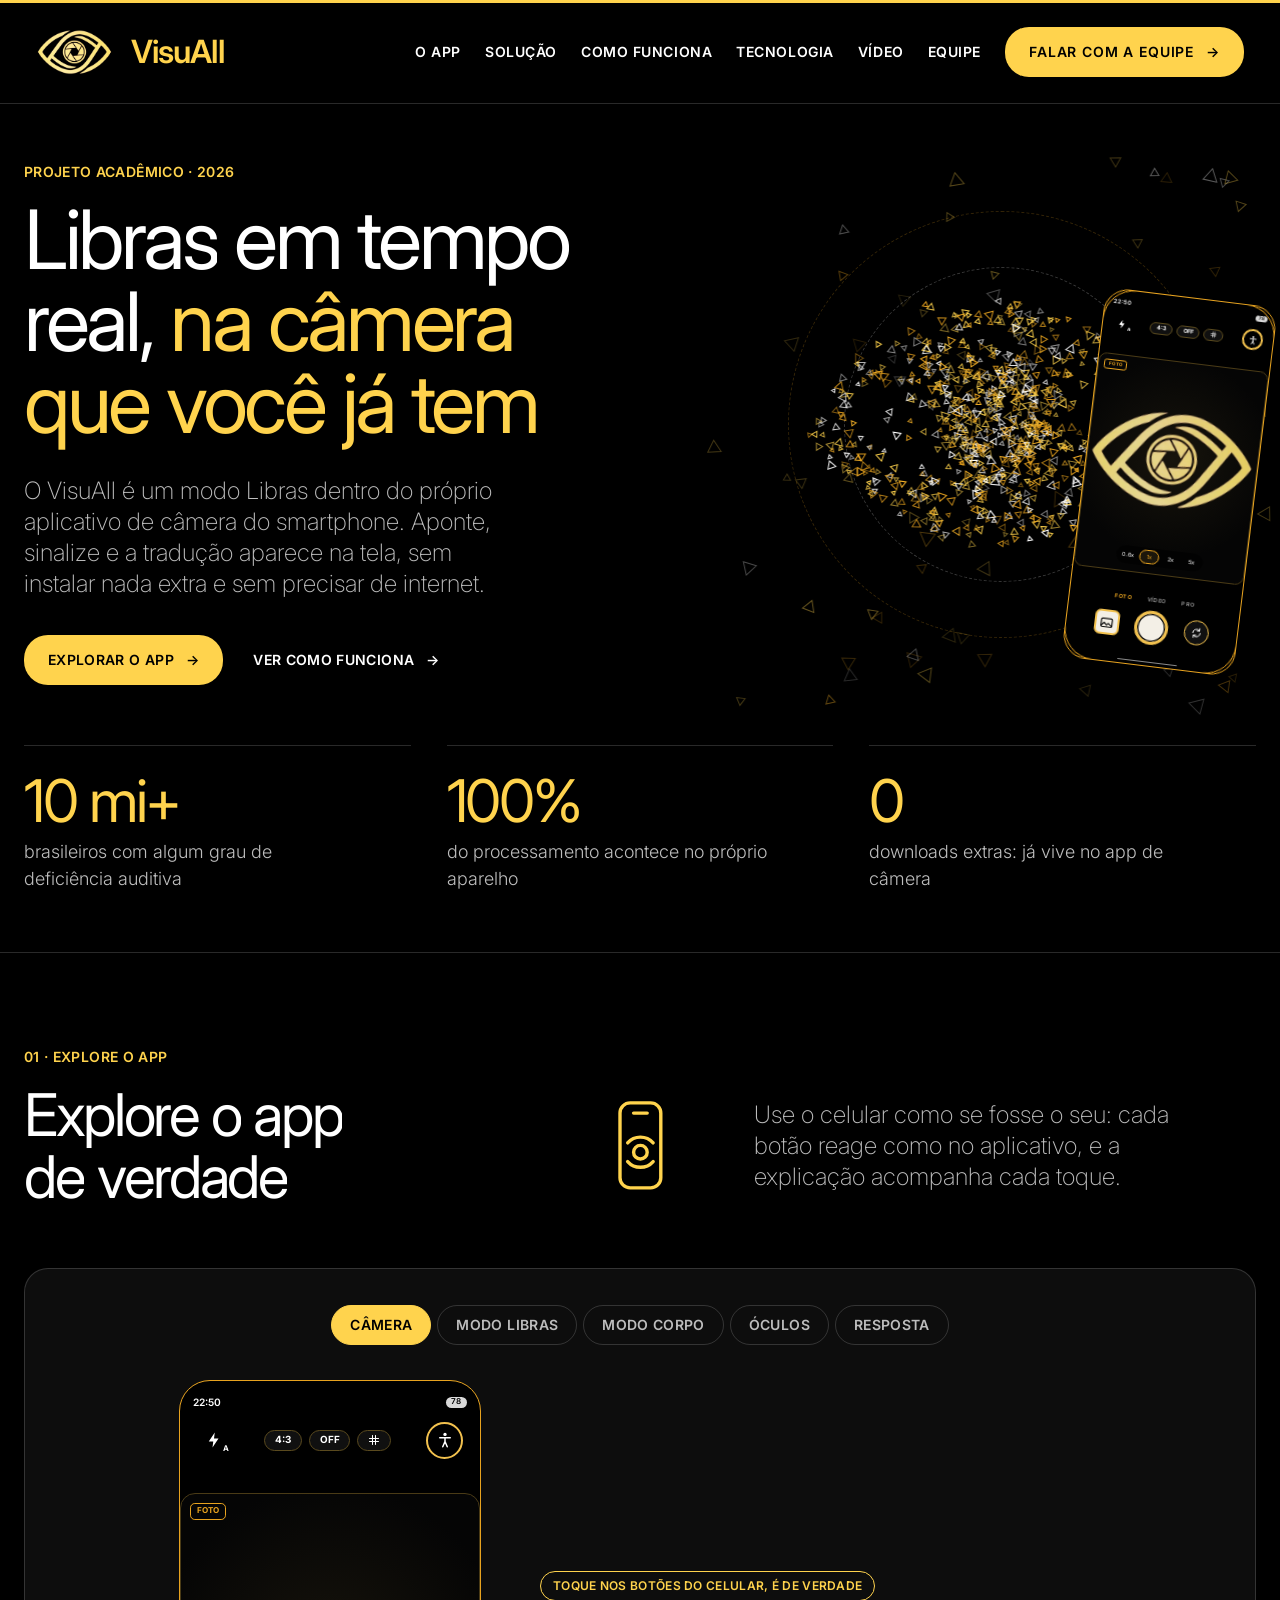
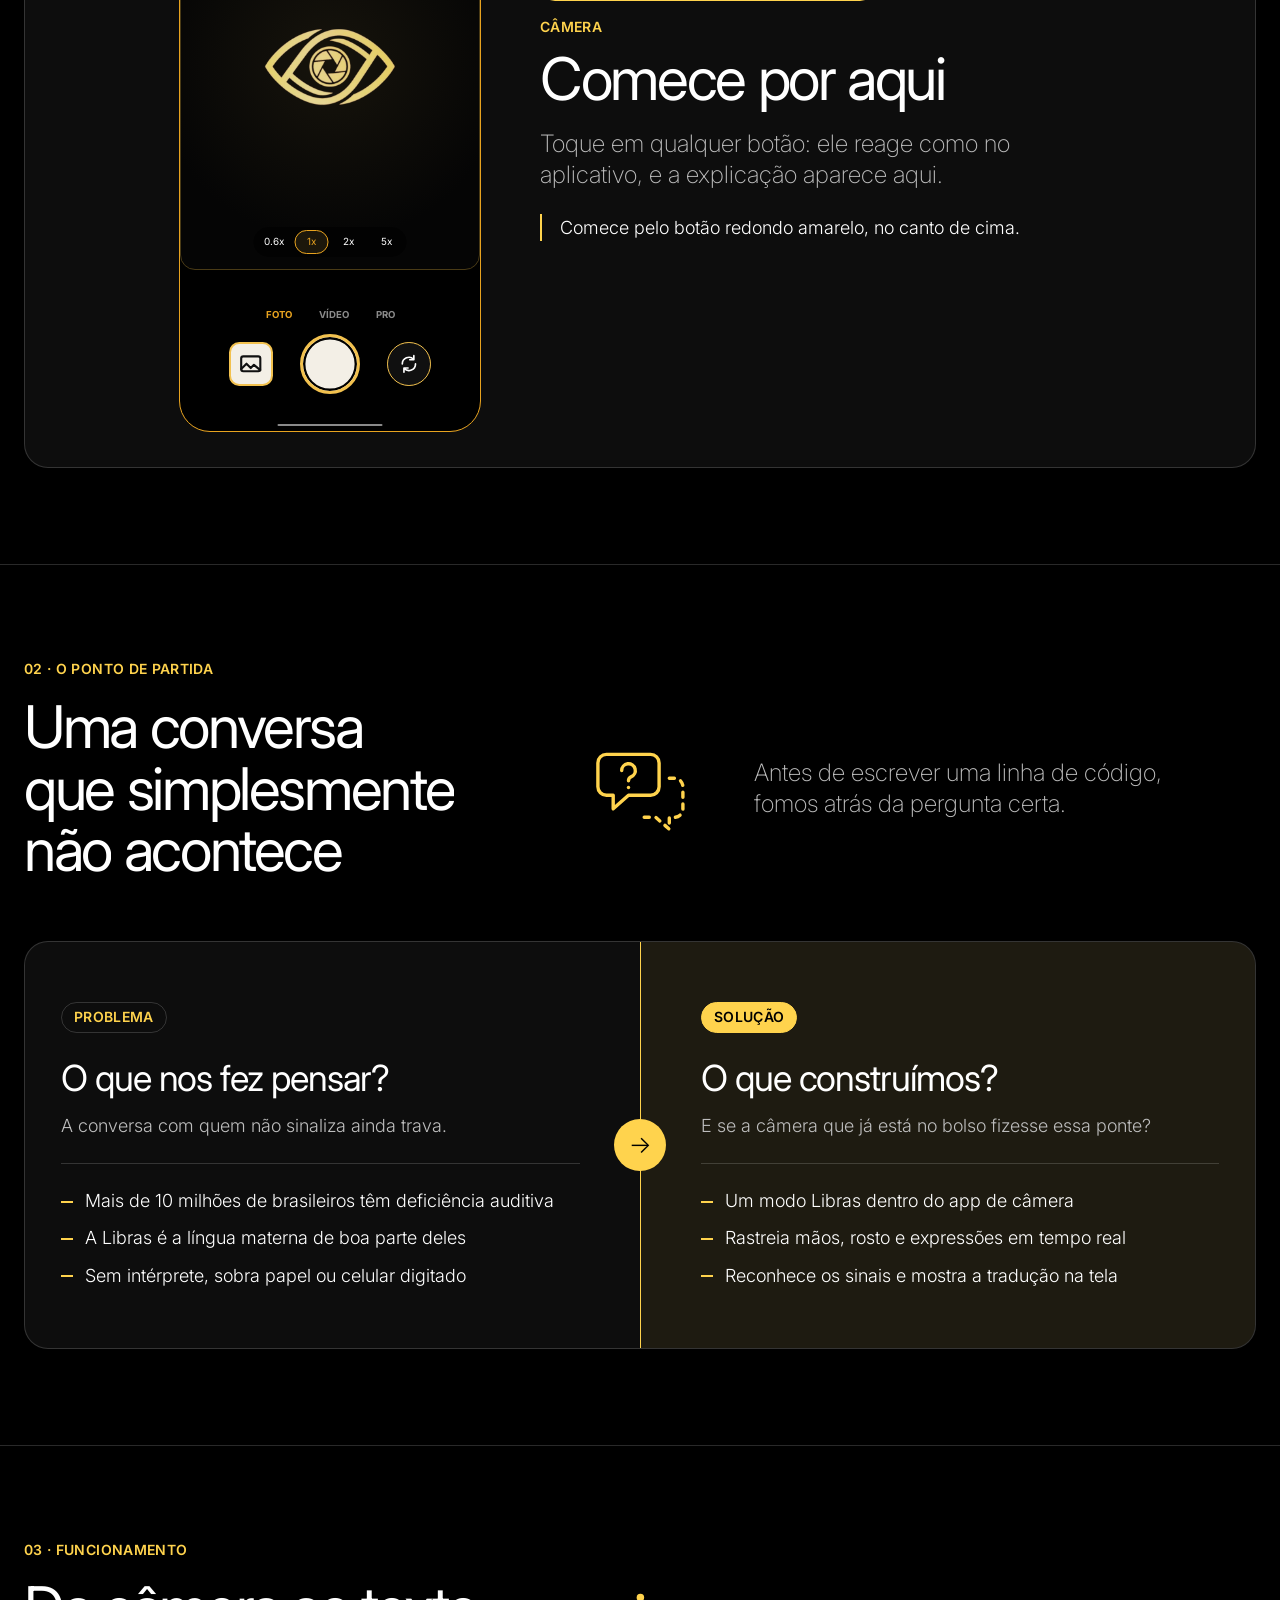
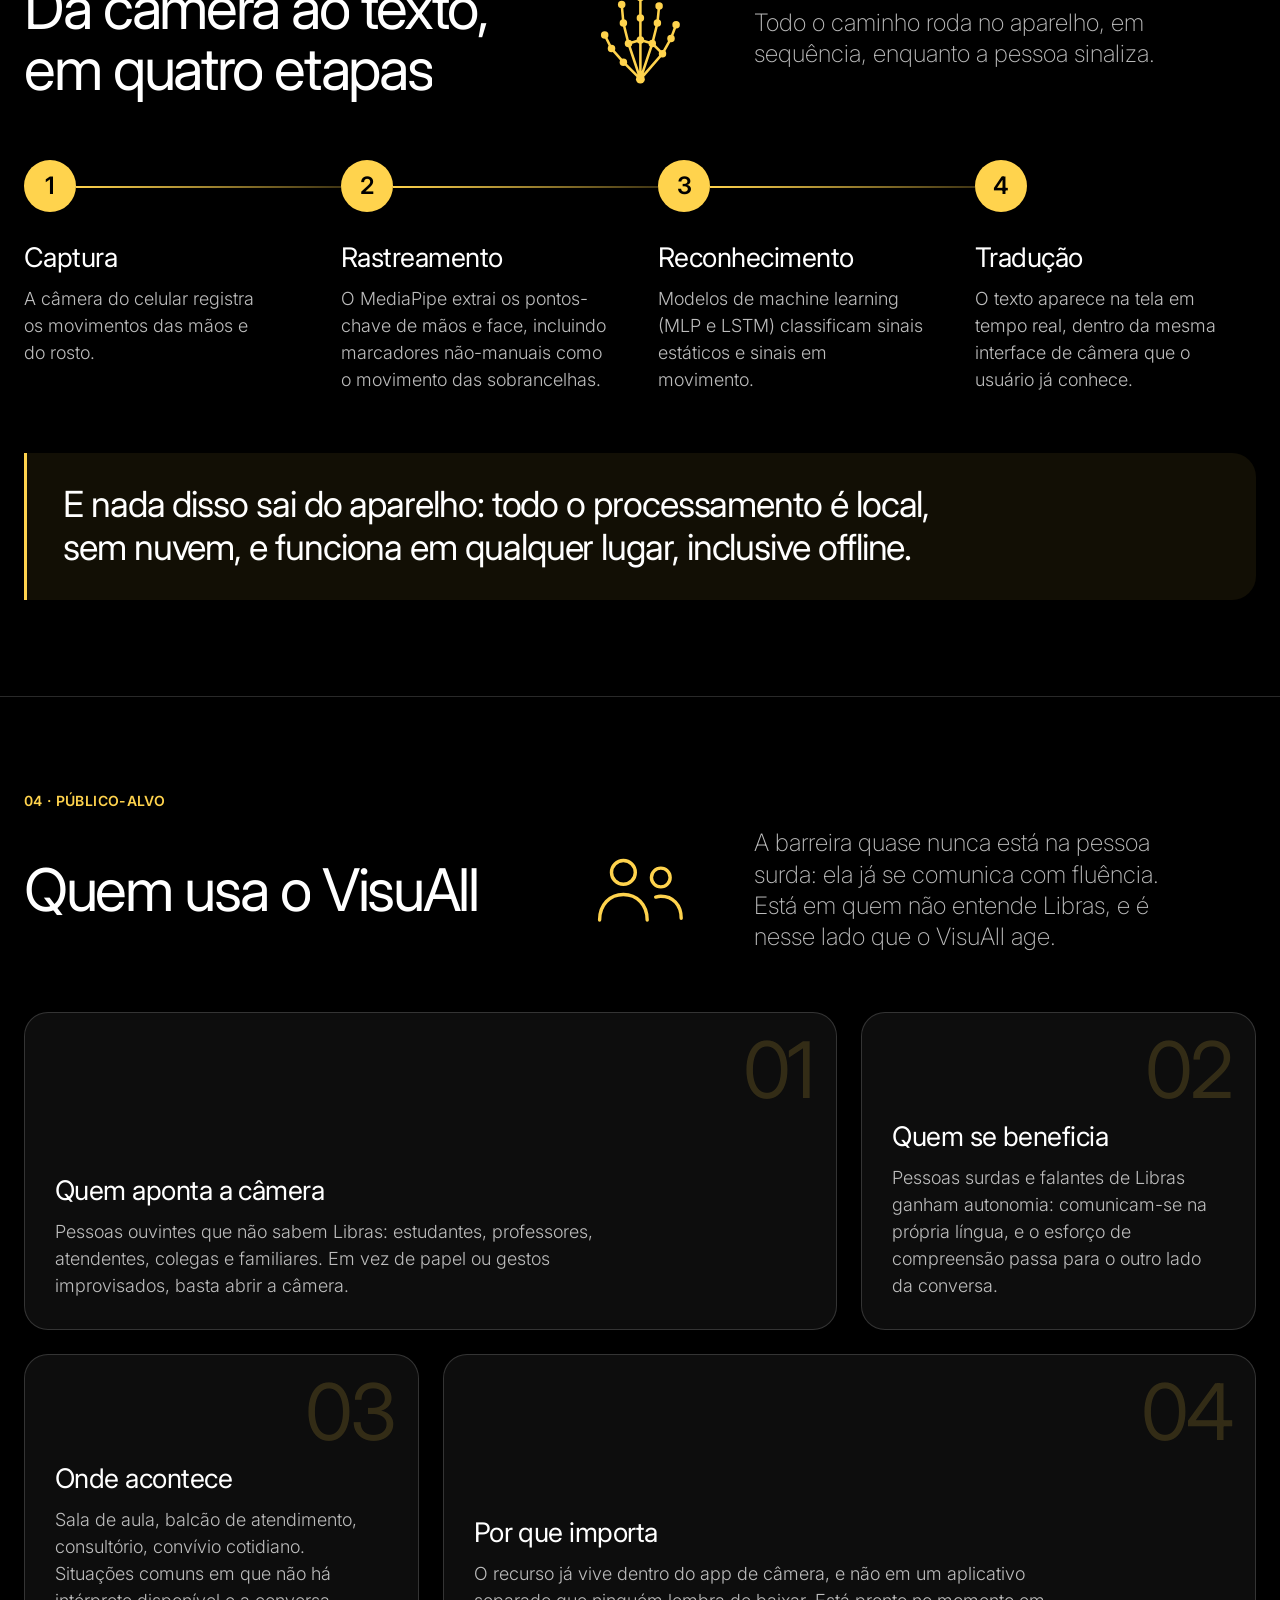
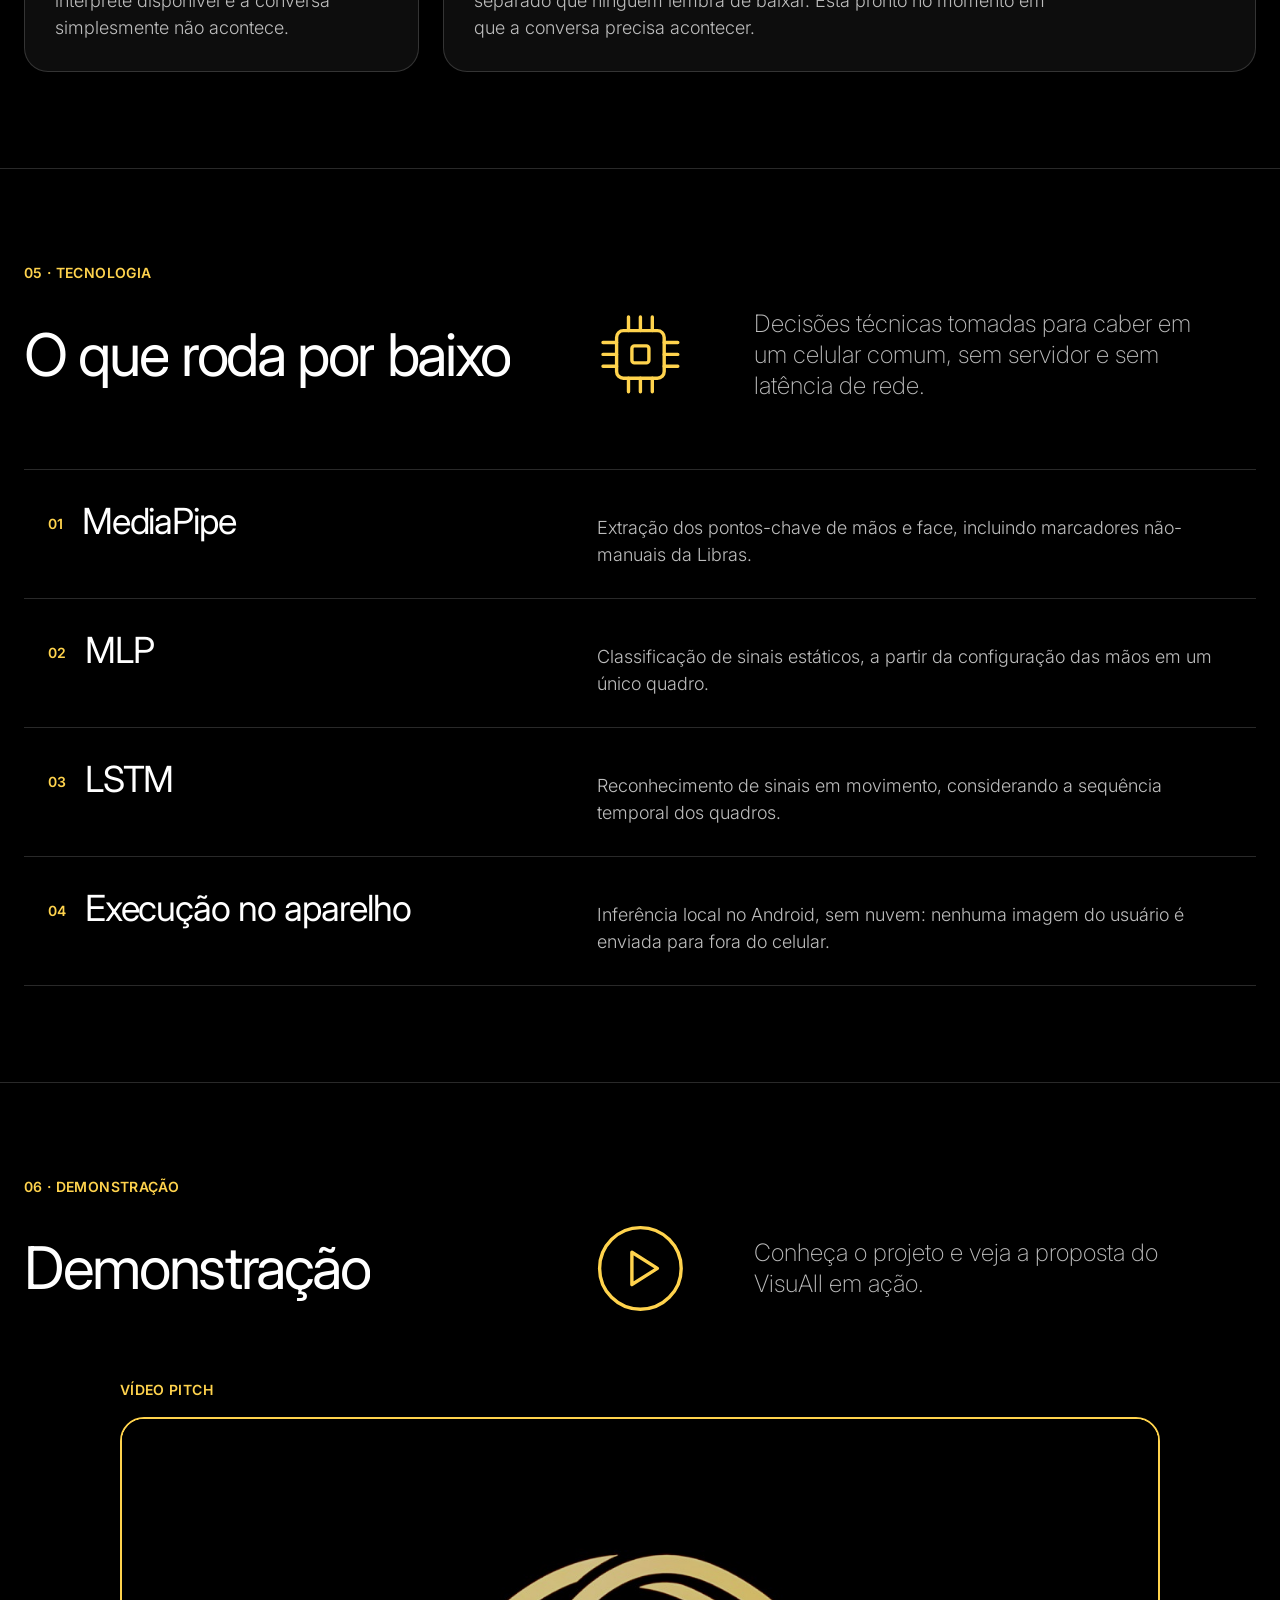
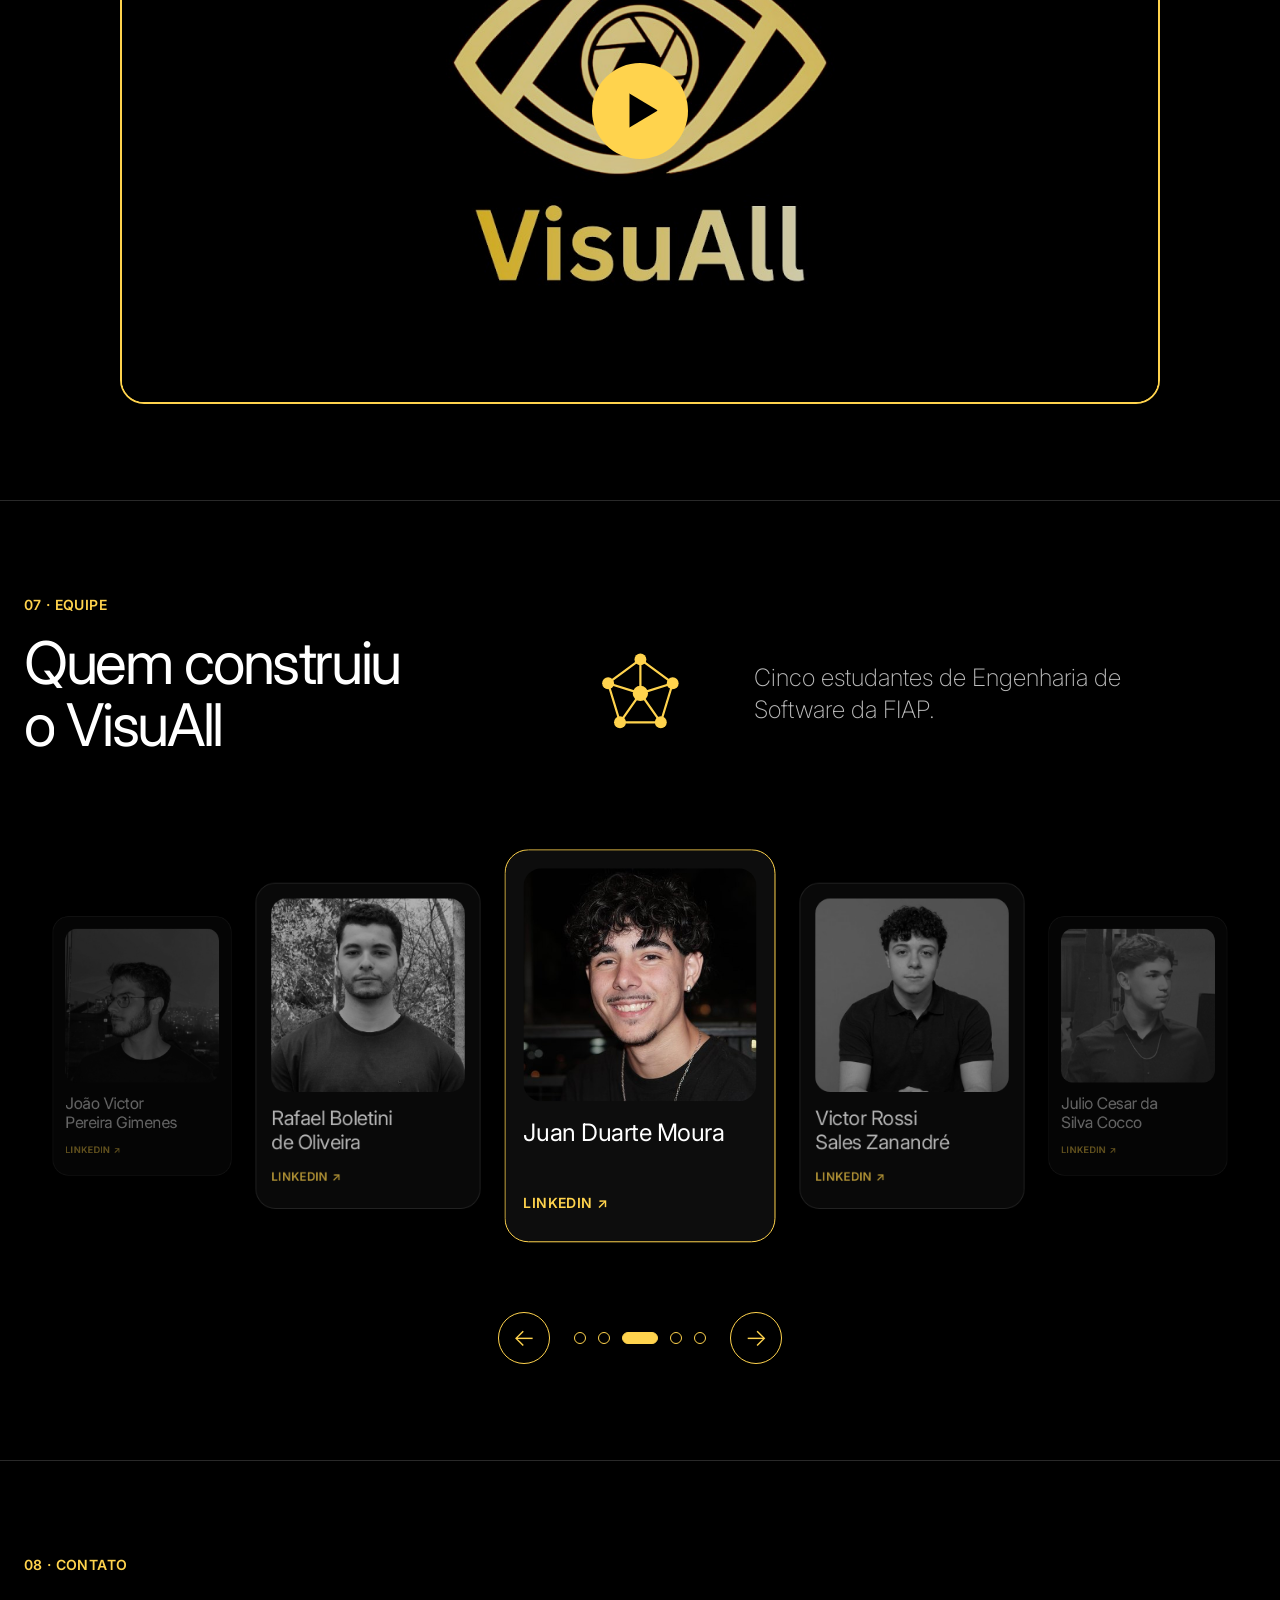
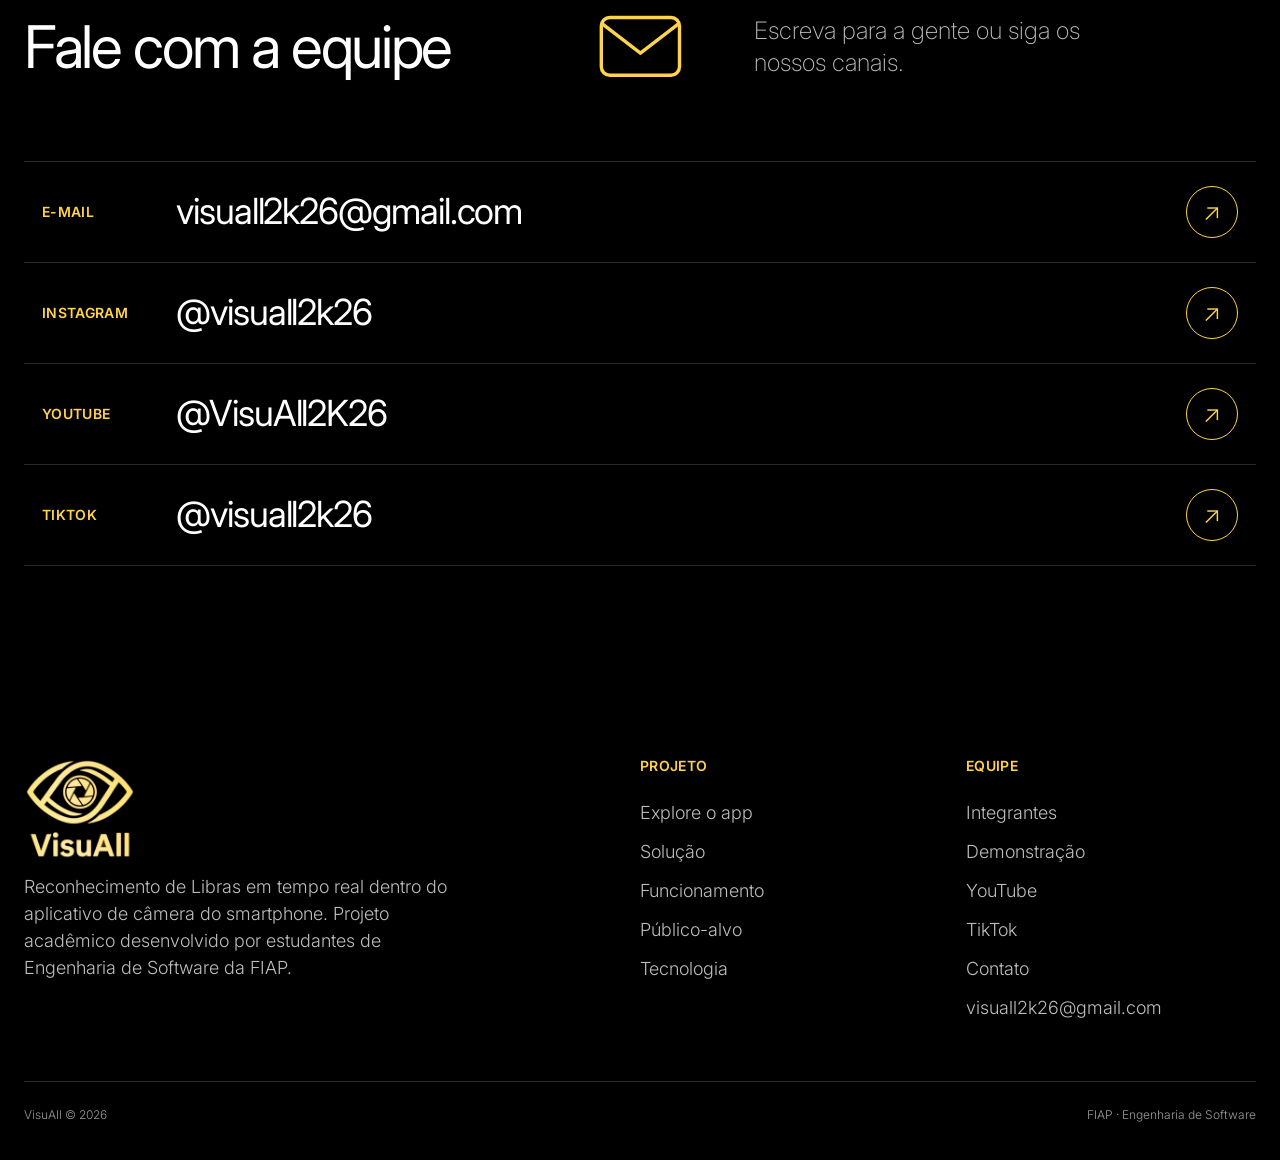
==== site/html/index.html @ e5c59a77 "Site: alinha as linhas dos cartoes de problema e solucao Os dois cartoes passam a dividir as mesmas " ====
<!DOCTYPE html>
<html lang="pt-BR">
<head>
    <meta charset="UTF-8">
    <meta name="viewport" content="width=device-width, initial-scale=1.0">
    <title>VisuAll: Libras em tempo real na câmera do seu smartphone</title>

    <meta name="description" content="O VisuAll é um modo Libras integrado ao aplicativo de câmera do smartphone: reconhece sinais em tempo real e exibe a tradução na tela, com processamento 100% local e sem depender de internet.">
    <meta name="author" content="Grupo VisuAll, FIAP">
    <meta name="theme-color" content="#000000">

    <!-- Pré-visualização em redes sociais e aplicativos de mensagem -->
    <meta property="og:type" content="website">
    <meta property="og:locale" content="pt_BR">
    <meta property="og:site_name" content="VisuAll">
    <meta property="og:title" content="VisuAll: Libras em tempo real na câmera do seu smartphone">
    <meta property="og:description" content="Um modo Libras dentro do app de câmera: reconhece sinais em tempo real, traduz na tela e funciona offline.">
    <meta property="og:url" content="https://juanduarte050508.github.io/VisuAll/">
    <meta property="og:image" content="https://juanduarte050508.github.io/VisuAll/images/logo-completa.jpg">
    <meta name="twitter:card" content="summary_large_image">

    <link rel="icon" href="../images/favicon-64.png" type="image/png">
    <link rel="apple-touch-icon" href="../images/favicon-180.png">

    <!-- Antecipa a conexão com o servidor de fontes, reduzindo o atraso de carga -->
    <link rel="preconnect" href="https://fonts.googleapis.com">
    <link rel="preconnect" href="https://fonts.gstatic.com" crossorigin>

    <!-- Fonte e estilos ligados direto aqui (sem @import em cadeia). O "?v=" força o
         navegador a buscar a versão nova em vez de reaproveitar uma antiga em cache. -->
    <link rel="stylesheet" href="https://fonts.googleapis.com/css2?family=Inter:wght@200;300;400;600&display=swap">
    <link rel="stylesheet" href="../CSS/_global.css?v=18">
    <link rel="stylesheet" href="../CSS/reset.css?v=18">
    <link rel="stylesheet" href="../CSS/header.css?v=18">
    <link rel="stylesheet" href="../CSS/body.css?v=18">
    <link rel="stylesheet" href="../CSS/app.css?v=18">
    <link rel="stylesheet" href="../CSS/footer.css?v=18">
</head>
<body>

    <a class="pular-conteudo" href="#conteudo">Pular para o conteúdo</a>

    <!-- Ícones de seção, no mesmo traço dourado da logo -->
    <svg class="icones-secao" aria-hidden="true">
        <symbol id="s-explorar" viewBox="0 0 64 64"><rect x="20" y="7" width="24" height="50" rx="6"/><path d="M28 13h8"/><circle cx="32" cy="36" r="4"/><path d="M24.5 30.5a10 10 0 0 1 15 0M24.5 41.5a10 10 0 0 0 15 0"/></symbol>
        <symbol id="s-partida" viewBox="0 0 64 64"><path d="M12 12h26a5 5 0 0 1 5 5v14a5 5 0 0 1-5 5H25l-9 8v-8h-4a5 5 0 0 1-5-5V17a5 5 0 0 1 5-5z"/><path d="M49 26h3a5 5 0 0 1 5 5v13a5 5 0 0 1-5 5h-3v7l-8-7H31" stroke-dasharray="3 4"/><path d="M21 21.5a4 4 0 1 1 5.5 3.7c-1 .5-1.5 1.2-1.5 2.3"/><circle cx="25" cy="31.5" r="1" fill="currentColor" stroke="none"/></symbol>
        <symbol id="s-etapas" viewBox="0 0 64 64"><path d="M32 56 22 46 15 38 11 30M32 56 25 35 22 23 21 12M32 56V33 20 8M32 56l7-21 3-12 1-10M32 56l13-15 5-9 3-8M25 35l7-2 7 2 6 6" stroke-width="1.5"/><g fill="currentColor" stroke="none"><circle cx="32" cy="56" r="2.6"/><circle cx="22" cy="46" r="2.2"/><circle cx="15" cy="38" r="2.2"/><circle cx="11" cy="30" r="2.2"/><circle cx="25" cy="35" r="2.2"/><circle cx="22" cy="23" r="2.2"/><circle cx="21" cy="12" r="2.2"/><circle cx="32" cy="33" r="2.2"/><circle cx="32" cy="20" r="2.2"/><circle cx="32" cy="8" r="2.2"/><circle cx="39" cy="35" r="2.2"/><circle cx="42" cy="23" r="2.2"/><circle cx="43" cy="13" r="2.2"/><circle cx="45" cy="41" r="2.2"/><circle cx="50" cy="32" r="2.2"/><circle cx="53" cy="24" r="2.2"/></g></symbol>
        <symbol id="s-publico" viewBox="0 0 64 64"><circle cx="22" cy="22" r="7"/><path d="M8 50c0-9 6-15 14-15s14 6 14 15"/><circle cx="44" cy="25" r="5.5"/><path d="M41 36.5c1-.3 2-.5 3-.5 7 0 12 5 12 13"/></symbol>
        <symbol id="s-chip" viewBox="0 0 64 64"><rect x="18" y="18" width="28" height="28" rx="4"/><rect x="27" y="27" width="10" height="10" rx="1.5"/><path d="M25 18v-8M32 18v-8M39 18v-8M25 54v-8M32 54v-8M39 54v-8M18 25h-8M18 32h-8M18 39h-8M54 25h-8M54 32h-8M54 39h-8"/></symbol>
        <symbol id="s-video" viewBox="0 0 64 64"><circle cx="32" cy="32" r="24"/><path d="M27 22.5 42 32 27 41.5z"/></symbol>
        <symbol id="s-equipe" viewBox="0 0 64 64"><path d="M32 12 51 26 44 49H20L13 26zM32 12v20M51 26 32 32M44 49 32 32M20 49l12-17M13 26l19 6" stroke-width="1.3"/><g fill="currentColor" stroke="none"><circle cx="32" cy="32" r="4.5"/><circle cx="32" cy="12" r="3.5"/><circle cx="51" cy="26" r="3.5"/><circle cx="44" cy="49" r="3.5"/><circle cx="20" cy="49" r="3.5"/><circle cx="13" cy="26" r="3.5"/></g></symbol>
        <symbol id="s-contato" viewBox="0 0 64 64"><rect x="9" y="15" width="46" height="34" rx="5"/><path d="m10 19 22 17 22-17"/></symbol>
    </svg>

    <header class="cabecalho">
        <a class="marca" href="#inicio" aria-label="VisuAll, início">
            <img src="../images/logo-marca.webp" alt="" class="marca-logo" width="840" height="500">
            <span class="marca-nome">VisuAll</span>
        </a>

        <!-- Menu móvel sem JavaScript: a caixa de seleção guarda o estado aberto/fechado -->
        <input type="checkbox" id="abrir-menu" class="menu-check so-leitor"
               aria-label="Abrir e fechar o menu">
        <label for="abrir-menu" class="menu-botao" aria-hidden="true">
            <span></span>
        </label>

        <nav class="navegacao" aria-label="Menu principal">
            <ul>
                <li><a href="#explorar">O app</a></li>
                <li><a href="#solucao">Solução</a></li>
                <li><a href="#funcionamento">Como funciona</a></li>
                <li><a href="#tecnologia">Tecnologia</a></li>
                <li><a href="#galeria">Vídeo</a></li>
                <li><a href="#equipe">Equipe</a></li>
            </ul>
        </nav>

        <a class="cabecalho-cta" href="#contato">Falar com a equipe</a>
    </header>

    <main id="conteudo">

        <!-- ================= HERO ================= -->
        <section class="hero" id="inicio">
            <div class="hero-conteudo">
                <p class="hero-selo">Projeto acadêmico · 2026</p>

                <h1>Libras em tempo real, <em>na câmera que você já tem</em></h1>

                <p class="hero-lead">
                    O VisuAll é um modo Libras dentro do próprio aplicativo de câmera do
                    smartphone. Aponte, sinalize e a tradução aparece na tela,
                    sem instalar nada extra e sem precisar de internet.
                </p>

                <div class="hero-acoes">
                    <a class="btn btn--primario" href="#explorar">Explorar o app</a>
                    <a class="btn btn--secundario" href="#funcionamento">Ver como funciona</a>
                </div>
            </div>

            <!-- Objeto central: a logo, com o app rodando ao lado -->
            <div class="hero-visual">
                <!-- Constelação de triângulos que desenha o olho da logo (js/constelacao.js).
                     Sem JavaScript, a logo estática abaixo continua no lugar. -->
                <canvas class="constelacao" aria-hidden="true"></canvas>

                <div class="hero-objeto" aria-hidden="true">
                    <img src="../images/logo-marca.webp" alt="" class="objeto-logo" width="840" height="500">
                </div>

                <!-- A tela inicial do app (câmera), em miniatura. É a mesma interface do
                     simulador da seção "Explore o app", aqui só como vitrine: sem botões. -->
                <a class="hero-aparelho" href="#explorar" aria-label="Explorar as telas do aplicativo">
                    <span class="app app--miniatura" data-tela="camera" aria-hidden="true">
                        <span class="app-status"><span>22:50</span><span class="app-bateria">78</span></span>
                        <span class="app-tela app-camera">
                            <span class="cam-topo">
                                <span class="cam-flash"><svg><use href="#i-flash"/></svg><b>A</b></span>
                                <span class="cam-pilulas">
                                    <span class="app-pilula">4:3</span>
                                    <span class="app-pilula">OFF</span>
                                    <span class="app-pilula"><svg><use href="#i-grade"/></svg></span>
                                </span>
                                <span class="app-redondo app-redondo--forte app-convite"><svg><use href="#i-pessoa"/></svg></span>
                            </span>
                            <span class="cam-area">
                                <span class="cam-visor">
                                    <img class="cam-cena" src="../images/logo-marca.webp" alt="" width="840" height="500">
                                    <span class="cam-etiqueta">FOTO</span>
                                    <span class="cam-zoom"><span>0.6x</span><span class="ativo">1x</span><span>2x</span><span>5x</span></span>
                                </span>
                            </span>
                            <span class="cam-modos"><span class="ativo">FOTO</span><span>VÍDEO</span><span>PRO</span></span>
                            <span class="cam-base">
                                <span class="cam-galeria"><svg><use href="#i-imagem"/></svg></span>
                                <span class="cam-disparo"></span>
                                <span class="app-redondo"><svg><use href="#i-girar"/></svg></span>
                            </span>
                        </span>
                        <span class="app-barra"></span>
                    </span>
                </a>
            </div>

            <dl class="hero-metricas">
                <div class="metrica">
                    <dt>10 mi+</dt>
                    <dd>brasileiros com algum grau de deficiência auditiva</dd>
                </div>
                <div class="metrica">
                    <dt>100%</dt>
                    <dd>do processamento acontece no próprio aparelho</dd>
                </div>
                <div class="metrica">
                    <dt>0</dt>
                    <dd>downloads extras: já vive no app de câmera</dd>
                </div>
            </dl>
        </section>

        <!-- ================= EXPLORAR O APP ================= -->
        <section class="secao" id="explorar">
            <div class="recipiente">
                <div class="secao-cabecalho revela">
                    <p class="secao-rotulo">01 · Explore o app</p>
                    <h2 class="secao-titulo">Explore o app de verdade</h2>
                    <svg class="secao-objeto secao-icone" viewBox="0 0 64 64" aria-hidden="true"><use href="#s-explorar"/></svg>
                    <p class="secao-lead">
                        Use o celular como se fosse o seu: cada botão reage como no
                        aplicativo, e a explicação acompanha cada toque.
                    </p>
                </div>

                <!-- Simulador do app: a interface foi refeita em HTML e CSS (CSS/app.css) e
                     js/explorador.js guarda o estado (tela, modo, flash, zoom...) para cada
                     botão reagir como no aplicativo. -->
                <div class="explorador revela">
                    <div class="x-atalhos" role="group" aria-label="Ir direto para uma tela do app">
                        <button type="button" data-atalho="camera" aria-pressed="true">Câmera</button>
                        <button type="button" data-atalho="libras" aria-pressed="false">Modo Libras</button>
                        <button type="button" data-atalho="corpo" aria-pressed="false">Modo Corpo</button>
                        <button type="button" data-atalho="oculos" aria-pressed="false">Óculos</button>
                        <button type="button" data-atalho="resposta" aria-pressed="false">Resposta</button>
                    </div>

                    <div class="x-palco">
                        <div class="app" data-tela="camera" role="group" aria-label="Simulador do aplicativo VisuAll">
                            <!-- Ícones usados nos botões do simulador -->
                            <svg class="app-icones" aria-hidden="true">
                                <symbol id="i-flash" viewBox="0 0 24 24"><path fill="currentColor" stroke="none" d="M13 2 5 14h6l-1 8 8-12h-6z"/></symbol>
                                <symbol id="i-grade" viewBox="0 0 24 24"><path d="M9 3v18M15 3v18M3 9h18M3 15h18"/></symbol>
                                <symbol id="i-pessoa" viewBox="0 0 24 24"><circle cx="12" cy="4.5" r="2.2" fill="currentColor" stroke="none"/><path d="M5 9h14M12 9v5l-3 7M12 14l3 7"/></symbol>
                                <symbol id="i-imagem" viewBox="0 0 24 24"><rect x="3" y="5" width="18" height="14" rx="2"/><path d="m3 17 5-5 4 4 3-3 6 5"/></symbol>
                                <symbol id="i-girar" viewBox="0 0 24 24"><path d="M4 12a8 8 0 0 1 13.7-5.6M20 12a8 8 0 0 1-13.7 5.6M18 2v5h-5M6 22v-5h5"/></symbol>
                                <symbol id="i-voltar" viewBox="0 0 24 24"><path d="m15 5-7 7 7 7"/></symbol>
                                <symbol id="i-olho" viewBox="0 0 24 24"><path d="M2 12s4-7 10-7 10 7 10 7-4 7-10 7S2 12 2 12z"/><circle cx="12" cy="12" r="3"/></symbol>
                                <symbol id="i-historico" viewBox="0 0 24 24"><path d="M3.5 12a8.5 8.5 0 1 0 2.6-6.1L3.5 8.5M3.5 3.5v5h5M12 7.5V12l3 2"/></symbol>
                                <symbol id="i-cadeado" viewBox="0 0 24 24"><rect x="5" y="11" width="14" height="10" rx="2"/><path d="M8 11V8a4 4 0 0 1 8 0v3"/></symbol>
                                <symbol id="i-balao" viewBox="0 0 24 24"><path d="M4 5h16v11H9l-5 4z"/><path d="M8.5 10.5h.01M12 10.5h.01M15.5 10.5h.01"/></symbol>
                                <symbol id="i-lixeira" viewBox="0 0 24 24"><path d="M4 7h16M9 7V4h6v3M6 7l1 13h10l1-13"/></symbol>
                                <symbol id="i-mic" viewBox="0 0 24 24"><rect x="9" y="3" width="6" height="11" rx="3"/><path d="M5 11a7 7 0 0 0 14 0M12 18v3"/></symbol>
                                <symbol id="i-virar" viewBox="0 0 24 24"><rect x="3" y="5" width="18" height="14" rx="2"/><path d="M8 12h7m-3-3 3 3-3 3"/></symbol>
                                <symbol id="i-fechar" viewBox="0 0 24 24"><path d="M6 6l12 12M18 6 6 18"/></symbol>
                            </svg>

                            <div class="app-status" aria-hidden="true"><span>22:50</span><span class="app-bateria">78</span></div>

                            <!-- Tela 1: câmera -->
                            <section class="app-tela app-camera" data-nome="camera" aria-label="Câmera">
                                <div class="cam-topo">
                                    <button type="button" class="cam-flash" data-acao="flash" aria-label="Flash">
                                        <svg><use href="#i-flash"/></svg><b>A</b>
                                    </button>
                                    <div class="cam-pilulas">
                                        <button type="button" class="app-pilula" data-acao="formato" aria-label="Formato da imagem">4:3</button>
                                        <button type="button" class="app-pilula" data-acao="timer" aria-label="Timer">OFF</button>
                                        <button type="button" class="app-pilula" data-acao="grade" aria-label="Grade" aria-pressed="false"><svg><use href="#i-grade"/></svg></button>
                                    </div>
                                    <button type="button" class="app-redondo app-redondo--forte app-convite" data-acao="abrir-libras" aria-label="Abrir o modo Libras">
                                        <svg><use href="#i-pessoa"/></svg>
                                    </button>
                                </div>

                                <div class="cam-area">
                                    <div class="cam-visor">
                                        <img class="cam-cena" src="../images/logo-marca.webp" alt="" width="840" height="500" loading="lazy">
                                        <span class="cam-etiqueta">FOTO</span>
                                        <span class="cam-contagem" aria-hidden="true"></span>
                                        <div class="cam-zoom" role="group" aria-label="Zoom">
                                            <button type="button" data-acao="zoom" data-valor="0.6" aria-pressed="false">0.6x</button>
                                            <button type="button" data-acao="zoom" data-valor="1" aria-pressed="true">1x</button>
                                            <button type="button" data-acao="zoom" data-valor="2" aria-pressed="false">2x</button>
                                            <button type="button" data-acao="zoom" data-valor="5" aria-pressed="false">5x</button>
                                        </div>
                                    </div>
                                </div>

                                <div class="cam-modos" role="group" aria-label="Modo de captura">
                                    <button type="button" data-acao="captura" data-valor="foto" aria-pressed="true">FOTO</button>
                                    <button type="button" data-acao="captura" data-valor="video" aria-pressed="false">VÍDEO</button>
                                    <button type="button" data-acao="captura" data-valor="pro" aria-pressed="false">PRO</button>
                                </div>

                                <div class="cam-base">
                                    <button type="button" class="cam-galeria" data-acao="galeria" aria-label="Galeria"><svg><use href="#i-imagem"/></svg><b></b></button>
                                    <button type="button" class="cam-disparo" data-acao="disparo" aria-label="Disparo"></button>
                                    <button type="button" class="app-redondo" data-acao="inverter" aria-label="Inverter câmera"><svg><use href="#i-girar"/></svg></button>
                                </div>
                            </section>

                            <!-- Tela 2: modo Libras (alfabeto, corpo e óculos são estados desta tela) -->
                            <section class="app-tela app-libras" data-nome="libras" aria-label="Modo Libras">
                                <div class="lib-topo">
                                    <button type="button" class="app-redondo" data-acao="voltar" aria-label="Voltar"><svg><use href="#i-voltar"/></svg></button>
                                    <button type="button" class="app-pilula app-pilula--forte lib-linhas" data-acao="linhas" aria-pressed="false">LINHAS: OFF</button>
                                    <span class="lib-titulo">Modo Libras</span>
                                    <button type="button" class="app-redondo lib-cadeado" data-acao="cadeado" aria-label="Bloquear a tela"><svg><use href="#i-cadeado"/></svg></button>
                                    <button type="button" class="app-redondo" data-acao="oculos" aria-label="Câmera dos óculos" aria-pressed="false"><svg><use href="#i-olho"/></svg></button>
                                    <button type="button" class="app-redondo" data-acao="historico" aria-label="Histórico"><svg><use href="#i-historico"/></svg></button>
                                </div>

                                <button type="button" class="lib-visor" data-acao="mao" aria-label="Tirar ou colocar a mão no quadro">
                                    <svg class="lib-mao" viewBox="0 0 96 120" aria-hidden="true">
                                        <path class="lib-mao-forma" d="M50 110 36 98 25 86 17 74 10 63M50 110 38 66 34 46 32 33 30 21M38 66l12-4V13M50 62l11 3 4-20 2-12 2-11M61 65l10 7 7-15 4-10 4-9M50 110l21-38"/>
                                        <path class="lib-mao-linhas" d="M50 110 36 98 25 86 17 74 10 63M50 110 38 66 34 46 32 33 30 21M38 66l12-4V13M50 62l11 3 4-20 2-12 2-11M61 65l10 7 7-15 4-10 4-9M50 110l21-38"/>
                                        <g class="lib-mao-pontos">
                                            <circle cx="50" cy="110" r="2.6"/>
                                            <circle cx="36" cy="98" r="2.6"/><circle cx="25" cy="86" r="2.6"/><circle cx="17" cy="74" r="2.6"/><circle cx="10" cy="63" r="2.6"/>
                                            <circle cx="38" cy="66" r="2.6"/><circle cx="34" cy="46" r="2.6"/><circle cx="32" cy="33" r="2.6"/><circle cx="30" cy="21" r="2.6"/>
                                            <circle cx="50" cy="62" r="2.6"/><circle cx="50" cy="40" r="2.6"/><circle cx="50" cy="26" r="2.6"/><circle cx="50" cy="13" r="2.6"/>
                                            <circle cx="61" cy="65" r="2.6"/><circle cx="65" cy="45" r="2.6"/><circle cx="67" cy="33" r="2.6"/><circle cx="69" cy="22" r="2.6"/>
                                            <circle cx="71" cy="72" r="2.6"/><circle cx="78" cy="57" r="2.6"/><circle cx="82" cy="47" r="2.6"/><circle cx="86" cy="38" r="2.6"/>
                                        </g>
                                    </svg>
                                    <span class="lib-traducao"></span>
                                </button>

                                <div class="lib-aviso-linha">
                                    <span class="lib-aviso" role="status">PRONTO - FAÇA O SINAL</span>
                                    <button type="button" class="app-redondo" data-acao="lixeira" aria-label="Apagar"><svg><use href="#i-lixeira"/></svg></button>
                                </div>

                                <div class="lib-base">
                                    <button type="button" class="app-redondo" data-acao="resposta" aria-label="Responder"><svg><use href="#i-balao"/></svg></button>
                                    <button type="button" class="lib-modo" data-acao="alfabeto" aria-pressed="true">ALFABETO</button>
                                    <button type="button" class="lib-modo" data-acao="corpo" aria-pressed="false">CORPO</button>
                                    <button type="button" class="app-redondo" data-acao="inverter" aria-label="Trocar câmera"><svg><use href="#i-girar"/></svg></button>
                                </div>

                                <p class="lib-toast" aria-hidden="true"></p>
                            </section>

                            <!-- Tela 3: resposta -->
                            <section class="app-tela app-resposta" data-nome="resposta" aria-label="Resposta">
                                <div class="res-topo">
                                    <span class="res-rotulo">RESPOSTA</span>
                                    <button type="button" class="app-redondo" data-acao="historico" aria-label="Histórico"><svg><use href="#i-historico"/></svg></button>
                                    <button type="button" class="app-redondo" data-acao="virar" aria-label="Virar a tela"><svg><use href="#i-virar"/></svg></button>
                                    <button type="button" class="app-redondo" data-acao="fechar-resposta" aria-label="Fechar"><svg><use href="#i-fechar"/></svg></button>
                                </div>
                                <textarea class="res-texto" rows="3" placeholder="Toque para escrever, ou use FALAR" aria-label="Resposta para a pessoa surda ler"></textarea>
                                <div class="res-base">
                                    <button type="button" class="res-falar" data-acao="falar"><svg><use href="#i-mic"/></svg><span>FALAR</span></button>
                                    <button type="button" class="app-pilula app-pilula--forte" data-acao="limpar">LIMPAR</button>
                                    <button type="button" class="app-pilula app-pilula--forte" data-acao="pronto">PRONTO</button>
                                </div>
                            </section>

                            <!-- Histórico: folha que sobe por cima da tela -->
                            <div class="app-folha" aria-label="Histórico da conversa">
                                <button type="button" class="folha-alca" data-acao="fechar-historico" aria-label="Fechar o histórico"></button>
                                <div class="folha-topo"><strong>Libras</strong><span class="folha-total"></span></div>
                                <ol class="folha-lista"></ol>
                            </div>

                            <!-- Tela bloqueada -->
                            <button type="button" class="app-bloqueio" data-acao="desbloquear" aria-label="Deslize para desbloquear">
                                <span class="bloq-setas" aria-hidden="true"><i></i><i></i><i></i><i></i></span>
                                <strong>VISUALL OUVINDO</strong>
                                <span>deslize para desbloquear</span>
                            </button>

                            <div class="app-clarao" aria-hidden="true"></div>
                            <span class="app-barra" aria-hidden="true"></span>
                        </div>

                        <!-- Explicação do último botão tocado -->
                        <article class="x-info" aria-live="polite">
                            <p class="x-info-rotulo">Câmera</p>
                            <h3>Comece por aqui</h3>
                            <p class="x-info-texto">Toque em qualquer botão: ele reage como no aplicativo, e a explicação aparece aqui.</p>
                            <p class="x-info-dica">Comece pelo botão redondo amarelo, no canto de cima.</p>
                            <img class="x-info-imagem" alt="" width="1600" height="738" hidden>
                        </article>
                    </div>
                </div>
            </div>
        </section>

        <!-- ================= SOLUÇÃO ================= -->
        <section class="secao" id="solucao">
            <div class="recipiente">
                <div class="secao-cabecalho revela">
                    <p class="secao-rotulo">02 · O ponto de partida</p>
                    <h2 class="secao-titulo">Uma conversa que simplesmente não acontece</h2>
                    <svg class="secao-objeto secao-icone" viewBox="0 0 64 64" aria-hidden="true"><use href="#s-partida"/></svg>
                    <p class="secao-lead">
                        Antes de escrever uma linha de código, fomos atrás da pergunta certa.
                    </p>
                </div>

                <div class="grade-solucao revela">
                    <article class="cartao">
                        <span class="cartao-numero">problema</span>
                        <h3>O que nos fez pensar?</h3>
                        <p>A conversa com quem não sinaliza ainda trava.</p>
                        <ul class="cartao-lista">
                            <li>Mais de 10 milhões de brasileiros têm deficiência auditiva</li>
                            <li>A Libras é a língua materna de boa parte deles</li>
                            <li>Sem intérprete, sobra papel ou celular digitado</li>
                        </ul>
                    </article>

                    <article class="cartao cartao--resposta">
                        <span class="cartao-numero">solução</span>
                        <h3>O que construímos?</h3>
                        <p>E se a câmera que já está no bolso fizesse essa ponte?</p>
                        <ul class="cartao-lista">
                            <li>Um modo Libras dentro do app de câmera</li>
                            <li>Rastreia mãos, rosto e expressões em tempo real</li>
                            <li>Reconhece os sinais e mostra a tradução na tela</li>
                        </ul>
                    </article>
                </div>
            </div>
        </section>

        <!-- ================= FUNCIONAMENTO ================= -->
        <section class="secao" id="funcionamento">
            <div class="recipiente">
                <div class="secao-cabecalho revela">
                    <p class="secao-rotulo">03 · Funcionamento</p>
                    <h2 class="secao-titulo">Da câmera ao texto, em quatro etapas</h2>
                    <svg class="secao-objeto secao-icone" viewBox="0 0 64 64" aria-hidden="true"><use href="#s-etapas"/></svg>
                    <p class="secao-lead">
                        Todo o caminho roda no aparelho, em sequência, enquanto a pessoa sinaliza.
                    </p>
                </div>

                <ol class="etapas revela">
                    <li class="etapa">
                        <h3>Captura</h3>
                        <p>A câmera do celular registra os movimentos das mãos e do rosto.</p>
                    </li>
                    <li class="etapa">
                        <h3>Rastreamento</h3>
                        <p>
                            O MediaPipe extrai os pontos-chave de mãos e face, incluindo marcadores
                            não-manuais como o movimento das sobrancelhas.
                        </p>
                    </li>
                    <li class="etapa">
                        <h3>Reconhecimento</h3>
                        <p>
                            Modelos de machine learning (MLP e LSTM) classificam sinais estáticos
                            e sinais em movimento.
                        </p>
                    </li>
                    <li class="etapa">
                        <h3>Tradução</h3>
                        <p>
                            O texto aparece na tela em tempo real, dentro da mesma interface de
                            câmera que o usuário já conhece.
                        </p>
                    </li>
                </ol>

                <div class="destaque-local revela">
                    <p>
                        E nada disso sai do aparelho: todo o processamento é local, sem nuvem, e
                        funciona em qualquer lugar, inclusive offline.
                    </p>
                </div>
            </div>
        </section>

        <!-- ================= PÚBLICO ================= -->
        <section class="secao" id="publico">
            <div class="recipiente">
                <div class="secao-cabecalho revela">
                    <p class="secao-rotulo">04 · Público-alvo</p>
                    <h2 class="secao-titulo">Quem usa o VisuAll</h2>
                    <svg class="secao-objeto secao-icone" viewBox="0 0 64 64" aria-hidden="true"><use href="#s-publico"/></svg>
                    <p class="secao-lead">
                        A barreira quase nunca está na pessoa surda: ela já se comunica com
                        fluência. Está em quem não entende Libras, e é nesse lado que o VisuAll age.
                    </p>
                </div>

                <div class="grade-publico revela">
                    <article class="card-publico">
                        <h3>Quem aponta a câmera</h3>
                        <p>
                            Pessoas ouvintes que não sabem Libras: estudantes, professores,
                            atendentes, colegas e familiares. Em vez de papel ou gestos
                            improvisados, basta abrir a câmera.
                        </p>
                    </article>

                    <article class="card-publico">
                        <h3>Quem se beneficia</h3>
                        <p>
                            Pessoas surdas e falantes de Libras ganham autonomia: comunicam-se
                            na própria língua, e o esforço de compreensão passa para o outro
                            lado da conversa.
                        </p>
                    </article>

                    <article class="card-publico">
                        <h3>Onde acontece</h3>
                        <p>
                            Sala de aula, balcão de atendimento, consultório, convívio cotidiano.
                            Situações comuns em que não há intérprete disponível e a conversa
                            simplesmente não acontece.
                        </p>
                    </article>

                    <article class="card-publico">
                        <h3>Por que importa</h3>
                        <p>
                            O recurso já vive dentro do app de câmera, e não em um aplicativo
                            separado que ninguém lembra de baixar. Está pronto no momento em que
                            a conversa precisa acontecer.
                        </p>
                    </article>
                </div>
            </div>
        </section>

        <!-- ================= TECNOLOGIA ================= -->
        <section class="secao" id="tecnologia">
            <div class="recipiente">
                <div class="secao-cabecalho revela">
                    <p class="secao-rotulo">05 · Tecnologia</p>
                    <h2 class="secao-titulo">O que roda por baixo</h2>
                    <svg class="secao-objeto secao-icone" viewBox="0 0 64 64" aria-hidden="true"><use href="#s-chip"/></svg>
                    <p class="secao-lead">
                        Decisões técnicas tomadas para caber em um celular comum, sem servidor
                        e sem latência de rede.
                    </p>
                </div>

                <dl class="grade-tecnologia revela">
                    <div class="item-tecnologia">
                        <dt>MediaPipe</dt>
                        <dd>
                            Extração dos pontos-chave de mãos e face, incluindo marcadores
                            não-manuais da Libras.
                        </dd>
                    </div>
                    <div class="item-tecnologia">
                        <dt>MLP</dt>
                        <dd>
                            Classificação de sinais estáticos, a partir da configuração das mãos
                            em um único quadro.
                        </dd>
                    </div>
                    <div class="item-tecnologia">
                        <dt>LSTM</dt>
                        <dd>
                            Reconhecimento de sinais em movimento, considerando a sequência
                            temporal dos quadros.
                        </dd>
                    </div>
                    <div class="item-tecnologia">
                        <dt>Execução no aparelho</dt>
                        <dd>
                            Inferência local no Android, sem nuvem: nenhuma imagem do usuário
                            é enviada para fora do celular.
                        </dd>
                    </div>
                </dl>
            </div>
        </section>

        <!-- ================= GALERIA ================= -->
        <section class="secao" id="galeria">
            <div class="recipiente">
                <div class="secao-cabecalho revela">
                    <p class="secao-rotulo">06 · Demonstração</p>
                    <h2 class="secao-titulo">Demonstração</h2>
                    <svg class="secao-objeto secao-icone" viewBox="0 0 64 64" aria-hidden="true"><use href="#s-video"/></svg>
                    <p class="secao-lead">
                        Conheça o projeto e veja a proposta do VisuAll em ação.
                    </p>
                </div>

                <div class="grade-galeria revela">
                    <figure class="galeria-video">
                        <h3 class="galeria-video-titulo">Vídeo pitch</h3>
                        <div class="moldura moldura--video">
                            <a class="video-capa" href="https://www.youtube.com/watch?v=OTPf8B4C49Y" target="_blank" rel="noopener" data-video="OTPf8B4C49Y">
                                <img src="../images/video-capa.jpg" alt="" width="1280" height="720" loading="lazy">
                                <span class="video-play" aria-hidden="true"></span>
                                <span class="so-leitor">Assistir à demonstração do aplicativo VisuAll</span>
                            </a>
                        </div>
                    </figure>
                </div>
            </div>
        </section>

        <!-- ================= EQUIPE ================= -->
        <section class="secao" id="equipe">
            <div class="recipiente">
                <div class="secao-cabecalho revela">
                    <p class="secao-rotulo">07 · Equipe</p>
                    <h2 class="secao-titulo">Quem construiu o VisuAll</h2>
                    <svg class="secao-objeto secao-icone" viewBox="0 0 64 64" aria-hidden="true"><use href="#s-equipe"/></svg>
                    <p class="secao-lead">
                        Cinco estudantes de Engenharia de Software da FIAP.
                    </p>
                </div>

                <div class="grade-equipe revela" role="region" aria-label="Integrantes da equipe" tabindex="0">
                    <article class="integrante">
                        <img src="../images/team/joao.jpeg" alt="João Victor Pereira Gimenes"
                             class="integrante-foto" width="88" height="88" loading="lazy">
                        <h3>João Victor Pereira Gimenes</h3>
                        <a class="link-perfil" target="_blank" rel="noopener"
                           href="https://www.linkedin.com/in/jo%C3%A3o-victor-pereira-gimenes-191615374/">
                            LinkedIn <span aria-hidden="true">↗</span>
                        </a>
                    </article>

                    <article class="integrante">
                        <img src="../images/team/rafael.jpeg" alt="Rafael Boletini de Oliveira"
                             class="integrante-foto" width="88" height="88" loading="lazy">
                        <h3>Rafael Boletini de Oliveira</h3>
                        <a class="link-perfil" target="_blank" rel="noopener"
                           href="https://www.linkedin.com/in/rafael-boletini-de-oliveira-24b782275/">
                            LinkedIn <span aria-hidden="true">↗</span>
                        </a>
                    </article>

                    <article class="integrante">
                        <img src="../images/team/juan.jpeg" alt="Juan Duarte Moura"
                             class="integrante-foto" width="88" height="88" loading="lazy">
                        <h3>Juan Duarte Moura</h3>
                        <a class="link-perfil" target="_blank" rel="noopener"
                           href="https://www.linkedin.com/in/juan-duarte-moura/">
                            LinkedIn <span aria-hidden="true">↗</span>
                        </a>
                    </article>

                    <article class="integrante">
                        <img src="../images/team/victor.jpg" alt="Victor Rossi Sales Zanandré"
                             class="integrante-foto" width="88" height="88" loading="lazy">
                        <h3>Victor Rossi Sales Zanandré</h3>
                        <a class="link-perfil" target="_blank" rel="noopener"
                           href="https://www.linkedin.com/in/victor-zanandre/">
                            LinkedIn <span aria-hidden="true">↗</span>
                        </a>
                    </article>

                    <article class="integrante">
                        <img src="../images/team/julio.jpeg" alt="Julio Cesar da Silva Cocco"
                             class="integrante-foto" width="88" height="88" loading="lazy">
                        <h3>Julio Cesar da Silva Cocco</h3>
                        <a class="link-perfil" target="_blank" rel="noopener"
                           href="https://www.linkedin.com/in/julio-cesar-da-silva-cocco-085400338/">
                            LinkedIn <span aria-hidden="true">↗</span>
                        </a>
                    </article>
                </div>
            </div>
        </section>

        <!-- ================= CONTATO ================= -->
        <section class="secao" id="contato">
            <div class="recipiente">
                <div class="secao-cabecalho revela">
                    <p class="secao-rotulo">08 · Contato</p>
                    <h2 class="secao-titulo">Fale com a equipe</h2>
                    <svg class="secao-objeto secao-icone" viewBox="0 0 64 64" aria-hidden="true"><use href="#s-contato"/></svg>
                    <p class="secao-lead">
                        Escreva para a gente ou siga os nossos canais.
                    </p>
                </div>

                <address class="grade-contato revela">
                    <ul class="contato-canais">
                        <li>
                            <a class="canal" href="mailto:visuall2k26@gmail.com">
                                <span class="canal-nome">E-mail</span>
                                <span class="canal-valor">visuall2k26@gmail.com</span>
                                <span class="canal-seta" aria-hidden="true">↗</span>
                            </a>
                        </li>
                        <li>
                            <a class="canal" href="https://www.instagram.com/visuall2k26?stkn=ZHBudTkzZTJzZ3Jp" target="_blank" rel="noopener">
                                <span class="canal-nome">Instagram</span>
                                <span class="canal-valor">@visuall2k26</span>
                                <span class="canal-seta" aria-hidden="true">↗</span>
                            </a>
                        </li>
                        <li>
                            <a class="canal" href="https://www.youtube.com/@VisuAll2K26" target="_blank" rel="noopener">
                                <span class="canal-nome">YouTube</span>
                                <span class="canal-valor">@VisuAll2K26</span>
                                <span class="canal-seta" aria-hidden="true">↗</span>
                            </a>
                        </li>
                        <li>
                            <a class="canal" href="https://www.tiktok.com/@visuall2k26" target="_blank" rel="noopener">
                                <span class="canal-nome">TikTok</span>
                                <span class="canal-valor">@visuall2k26</span>
                                <span class="canal-seta" aria-hidden="true">↗</span>
                            </a>
                        </li>
                    </ul>
                </address>
            </div>
        </section>

    </main>

    <footer class="rodape">
        <div class="rodape-grade">
            <div class="rodape-marca">
                <a href="#inicio" aria-label="VisuAll, voltar ao início">
                    <img src="../images/logo-completa.webp" alt="VisuAll" class="rodape-logo" width="480" height="440" loading="lazy">
                </a>
                <p>
                    Reconhecimento de Libras em tempo real dentro do aplicativo de câmera
                    do smartphone. Projeto acadêmico desenvolvido por estudantes de
                    Engenharia de Software da FIAP.
                </p>
            </div>

            <nav class="rodape-coluna" aria-labelledby="rodape-projeto">
                <h2 id="rodape-projeto">Projeto</h2>
                <ul>
                    <li><a href="#explorar">Explore o app</a></li>
                    <li><a href="#solucao">Solução</a></li>
                    <li><a href="#funcionamento">Funcionamento</a></li>
                    <li><a href="#publico">Público-alvo</a></li>
                    <li><a href="#tecnologia">Tecnologia</a></li>
                </ul>
            </nav>

            <nav class="rodape-coluna" aria-labelledby="rodape-equipe">
                <h2 id="rodape-equipe">Equipe</h2>
                <ul>
                    <li><a href="#equipe">Integrantes</a></li>
                    <li><a href="#galeria">Demonstração</a></li>
                    <li><a href="https://www.youtube.com/@VisuAll2K26" target="_blank" rel="noopener">YouTube</a></li>
                    <li><a href="https://www.tiktok.com/@visuall2k26" target="_blank" rel="noopener">TikTok</a></li>
                    <li><a href="#contato">Contato</a></li>
                    <li><a href="mailto:visuall2k26@gmail.com">visuall2k26@gmail.com</a></li>
                </ul>
            </nav>
        </div>

        <div class="rodape-base">
            <p>VisuAll © 2026</p>
            <p>FIAP · Engenharia de Software</p>
        </div>
    </footer>

    <!-- Scripts de enfeite e interação. Sem eles o site continua navegável. -->
    <script src="../js/constelacao.js?v=18" defer></script>
    <script src="../js/explorador.js?v=18" defer></script>
    <script src="../js/carrossel.js?v=18" defer></script>
    <script src="../js/video.js?v=18" defer></script>
</body>
</html>
---- site/CSS/_global.css ----
/* ==========================================================================
   VisuAll — Tokens de design
   Fonte única de verdade para cor, tipografia, espaçamento e movimento.
   Sistema visual: vazio preto, tipografia branca em escala grande e peso
   leve, amarelo e dourado (da logo e do app) em tudo que é interativo.
   ========================================================================== */

/* A fonte (Inter, no lugar da PP Neue Montreal, que é paga) e os demais
   arquivos de estilo são ligados no <head> do HTML, nesta ordem:
   _global, reset, header, body, footer. */

:root{
    /* --- Cores ------------------------------------------------------------ */
    --color-preto: #000000;
    --color-branco: #ffffff;
    --color-prata: #bdbdbd;         /* texto corrido secundário */
    --color-cinza: #9a9a9a;         /* navegação em repouso, rótulos discretos */
    --color-amarelo: #ffd34d;       /* ações, rótulos, destaques */
    --color-dourado: #e8a31f;       /* contornos do aparelho, tom do app */
    --color-linha: rgba(255, 255, 255, 0.16);
    --color-cartao: #0d0d0d;                           /* fundo dos cartões, um degrau acima do preto */
    --color-cartao-destaque: rgba(255, 211, 77, 0.07); /* cartão em evidência */
    --color-vidro: rgba(12, 12, 12, 0.72);
    --color-veu-amarelo: rgba(255, 211, 77, 0.14);

    /* --- Tipografia: família ---------------------------------------------- */
    --font-principal: 'PPNeueMontreal', 'Inter', ui-sans-serif, system-ui, -apple-system, BlinkMacSystemFont, "Segoe UI", Roboto, sans-serif;

    /* --- Tipografia: escala ----------------------------------------------- */
    --text-caption: 12px;
    --leading-caption: 1.5;
    --text-label: 14px;
    --leading-label: 1.2;
    --tracking-label: 0.025em;
    --text-body: 18px;
    --leading-body: 1.5;
    --text-heading-2xs: 24px;
    --leading-heading-2xs: 1.3;
    --text-heading-xs: 27px;
    --leading-heading-xs: 1.15;
    --text-subheading: clamp(26px, 3vw, 36px);
    --leading-subheading: 1.2;
    --text-heading: clamp(36px, 4.6vw, 64px);
    --leading-heading: 1.05;
    --text-display: clamp(46px, 6.4vw, 96px);
    --leading-display: 1;
    --tracking-apertado: -0.04em;   /* títulos de 34px para cima */

    /* --- Tipografia: pesos ------------------------------------------------ */
    --font-weight-extralight: 200;  /* frases de apoio grandes (24px+) */
    --font-weight-light: 300;       /* texto corrido de 18px: leve, mas legível */
    --font-weight-regular: 400;     /* títulos: a hierarquia vem da escala */
    --font-weight-semibold: 600;    /* rótulos e navegação em caixa alta */

    /* --- Espaçamento (base 6px) ------------------------------------------- */
    --spacing-6: 6px;
    --spacing-12: 12px;
    --spacing-18: 18px;
    --spacing-24: 24px;
    --spacing-30: 30px;
    --spacing-36: 36px;
    --spacing-60: 60px;
    --spacing-96: 96px;
    --spacing-120: 120px;

    /* --- Layout ----------------------------------------------------------- */
    --page-max-width: 1280px;
    --margem-pagina: 24px;
    --altura-header: 104px;

    /* --- Raios ------------------------------------------------------------ */
    --radius-3xl: 24px;
    --radius-full: 9999px;

    /* --- Movimento -------------------------------------------------------- */
    --mola: cubic-bezier(0.22, 1, 0.36, 1);
    --t-rapida: 0.18s var(--mola);
    --t-media: 0.32s var(--mola);
}

@media (max-width: 560px){
    :root{
        --margem-pagina: 20px;
        --altura-header: 76px;
        --text-heading-2xs: 20px;
        --text-heading-xs: 22px;
    }
}
---- site/CSS/header.css ----
/* ==========================================================================
   Cabeçalho — barra institucional de largura total: marca grande à esquerda,
   navegação em caixa alta e ação principal à direita.
   (menu móvel sem JavaScript)
   ========================================================================== */

.cabecalho{
    position: sticky;
    top: 0;
    z-index: 100;
    display: grid;
    grid-template-columns: auto 1fr auto;
    align-items: center;
    column-gap: var(--spacing-36);
    min-height: var(--altura-header);
    padding: 0 max(var(--spacing-36), calc((100% - 1440px) / 2));
    border-bottom: 1px solid var(--color-linha);
    background-color: rgba(0, 0, 0, 0.86);
    -webkit-backdrop-filter: blur(18px) saturate(160%);
    backdrop-filter: blur(18px) saturate(160%);
}

/* --- Marca: o olho da logo + o nome -------------------------------------- */

.marca{
    display: flex;
    align-items: center;
    gap: var(--spacing-18);
    align-self: stretch;
}

.marca-logo{
    width: auto;
    height: 46px;
    transition: scale var(--t-media);
}

.marca:hover .marca-logo{
    scale: 1.08;
}

.marca-nome{
    font-size: 32px;
    font-weight: var(--font-weight-semibold);
    line-height: 1;
    letter-spacing: -0.03em;
    color: var(--color-amarelo);
}

/* --- Navegação ----------------------------------------------------------- */

.navegacao{
    align-self: stretch;
}

.navegacao ul{
    display: flex;
    justify-content: flex-end;
    gap: var(--spacing-36);
    height: 100%;
}

.navegacao li{
    display: flex;
}

/* Cada link ocupa a altura toda da barra; um fio amarelo cresce na base */
.navegacao a{
    position: relative;
    display: flex;
    align-items: center;
    font-size: 15px;
    font-weight: var(--font-weight-semibold);
    line-height: 1;
    letter-spacing: 0.06em;
    text-transform: uppercase;
    white-space: nowrap;
    color: var(--color-branco);
    transition: color var(--t-rapida);
}

.navegacao a::after{
    content: '';
    position: absolute;
    inset: auto 0 -1px 0;
    height: 3px;
    background-color: var(--color-amarelo);
    scale: 0 1;
    transform-origin: left;
    transition: scale 0.4s var(--mola);
}

.navegacao a:hover,
.navegacao a:focus-visible{
    color: var(--color-amarelo);
}

.navegacao a:hover::after,
.navegacao a:focus-visible::after{
    scale: 1 1;
}

/* --- Ação principal: a única pílula cheia do cabeçalho ------------------- */

.cabecalho-cta{
    display: inline-flex;
    align-items: center;
    gap: var(--spacing-12);
    padding: var(--spacing-18) var(--spacing-30);
    border-radius: var(--radius-3xl);
    background-color: var(--color-amarelo);
    color: var(--color-preto);
    font-size: 15px;
    font-weight: var(--font-weight-semibold);
    line-height: 1;
    letter-spacing: 0.06em;
    text-transform: uppercase;
    white-space: nowrap;
    transition: background-color var(--t-rapida);
}

.cabecalho-cta::after{
    content: '→' / '';
    transition: translate var(--t-rapida);
}

.cabecalho-cta:hover{
    background-color: var(--color-branco);
}

.cabecalho-cta:hover::after{
    translate: 4px 0;
}

/* --- Botão hambúrguer (oculto no desktop) -------------------------------- */

.menu-botao{
    display: none;
    width: 48px;
    height: 48px;
    place-items: center;
    border: 1px solid var(--color-linha);
    border-radius: var(--radius-full);
    cursor: pointer;
    transition: border-color var(--t-rapida);
}

.menu-botao:hover{
    border-color: var(--color-amarelo);
}

.menu-botao span,
.menu-botao span::before,
.menu-botao span::after{
    content: '';
    display: block;
    width: 20px;
    height: 2px;
    border-radius: 2px;
    background-color: var(--color-branco);
    transition: transform var(--t-media), opacity var(--t-rapida);
}

.menu-botao span::before{ transform: translateY(-7px); }
.menu-botao span::after{  transform: translateY(5px);  }

.menu-check:focus-visible + .menu-botao{
    outline: 2px solid var(--color-amarelo);
    outline-offset: 3px;
}

/* Estado aberto: vira um "X" */
.menu-check:checked + .menu-botao span{
    background-color: transparent;
}

.menu-check:checked + .menu-botao span::before{
    transform: translateY(0) rotate(45deg);
}

.menu-check:checked + .menu-botao span::after{
    transform: translateY(-2px) rotate(-45deg);
}

/* ==========================================================================
   Telas médias — aperta os espaços antes de virar gaveta
   ========================================================================== */

@media (max-width: 1360px){
    .cabecalho{
        column-gap: var(--spacing-24);
    }

    .navegacao ul{
        gap: var(--spacing-24);
    }

    .navegacao a{
        font-size: var(--text-label);
        letter-spacing: 0.04em;
    }

    .cabecalho-cta{
        padding-inline: var(--spacing-24);
        font-size: var(--text-label);
    }
}

/* ==========================================================================
   Versão móvel — a barra se abre em gaveta
   ========================================================================== */

@media (max-width: 1160px){
    .cabecalho{
        grid-template-columns: 1fr auto;
        padding-inline: var(--margem-pagina);
    }

    .marca{
        min-height: var(--altura-header);
    }

    .marca-logo{
        height: 36px;
    }

    .marca-nome{
        font-size: 26px;
    }

    .menu-botao{
        display: grid;
        order: 2;
    }

    .navegacao{
        order: 3;
        grid-column: 1 / -1;
        display: grid;
        grid-template-rows: 0fr;
        overflow: hidden;
        transition: grid-template-rows var(--t-media);
    }

    .menu-check:checked ~ .navegacao{
        grid-template-rows: 1fr;
    }

    .navegacao ul{
        flex-direction: column;
        gap: 0;
        height: auto;
        min-height: 0;
    }

    .navegacao li:last-child{
        margin-bottom: var(--spacing-18);
    }

    .navegacao li{
        border-top: 1px solid var(--color-linha);
    }

    .navegacao a{
        flex: 1;
        padding-block: var(--spacing-24);
        font-size: var(--text-body);
    }

    .navegacao a::after{
        display: none;
    }

    .cabecalho-cta{
        display: none;
    }
}

/* Navegadores sem suporte a transição de grid continuam funcionais:
   a gaveta simplesmente abre e fecha sem animação. */
@supports not (grid-template-rows: 0fr){
    @media (max-width: 1160px){
        .navegacao{ display: none; }
        .menu-check:checked ~ .navegacao{ display: block; }
    }
}

/* ==========================================================================
   Progresso de leitura — fio amarelo no topo da janela (sem JavaScript)
   ========================================================================== */

@keyframes progresso{
    from{ transform: scaleX(0); }
    to{   transform: scaleX(1); }
}

@supports (animation-timeline: scroll()){
    @media (prefers-reduced-motion: no-preference){
        body::before{
            content: '';
            position: fixed;
            inset: 0 0 auto 0;
            z-index: 120;
            height: 3px;
            background-color: var(--color-amarelo);
            transform-origin: left;
            animation: progresso linear both;
            animation-timeline: scroll(root);
        }
    }
}
---- site/CSS/body.css ----
/* ==========================================================================
   Corpo — hero, explorador do app, seções e grades
   ========================================================================== */

/* --------------------------------------------------------------------------
   1. Peças compartilhadas — rótulos, animações de base
   -------------------------------------------------------------------------- */

/* Rótulo pequeno em caixa alta: a única voz "gritada" do sistema */
.hero-selo,
.secao-rotulo,
.cartao-numero,
.etapa::before,
.x-info-rotulo,
.galeria-video-titulo,
.link-perfil{
    font-size: var(--text-label);
    font-weight: var(--font-weight-semibold);
    line-height: var(--leading-label);
    letter-spacing: var(--tracking-label);
    text-transform: uppercase;
    color: var(--color-amarelo);
}

@keyframes entrar{
    from{
        opacity: 0;
        translate: 0 24px;
    }
    to{
        opacity: 1;
        translate: 0 0;
    }
}

@keyframes flutuar{
    from{ translate: 0 -8px; }
    to{   translate: 0 8px; }
}

@keyframes orbitar{
    to{ rotate: 360deg; }
}

/* --------------------------------------------------------------------------
   2. Botões — o que é clicável é amarelo
   -------------------------------------------------------------------------- */

.btn{
    display: inline-flex;
    align-items: center;
    justify-content: center;
    gap: var(--spacing-12);
    font-size: var(--text-label);
    font-weight: var(--font-weight-semibold);
    line-height: 1;
    letter-spacing: var(--tracking-label);
    text-transform: uppercase;
    cursor: pointer;
    transition: background-color var(--t-rapida), color var(--t-rapida);
}

/* A seta avança no hover: convite explícito ao clique */
.btn::after{
    content: '→' / '';
    transition: translate var(--t-rapida);
}

.btn:hover::after{
    translate: 4px 0;
}

.btn--primario{
    padding: var(--spacing-18) var(--spacing-24);
    border-radius: var(--radius-3xl);
    background-color: var(--color-amarelo);
    color: var(--color-preto);
}

.btn--primario:hover{
    background-color: var(--color-branco);
}

/* Secundário: texto puro, sem caixa */
.btn--secundario{
    padding: var(--spacing-18) var(--spacing-6);
    color: var(--color-branco);
}

.btn--secundario:hover{
    color: var(--color-amarelo);
}

/* --------------------------------------------------------------------------
   3. Hero — título gigante à esquerda, logo e app à direita
   -------------------------------------------------------------------------- */

.hero{
    display: grid;
    grid-template-columns: minmax(0, 1.15fr) minmax(0, 0.85fr);
    align-items: center;
    gap: var(--spacing-60) var(--spacing-36);
    width: min(100% - 2 * var(--margem-pagina), var(--page-max-width));
    min-height: calc(100vh - var(--altura-header));
    min-height: calc(100svh - var(--altura-header));
    margin-inline: auto;
    padding-block: var(--spacing-60);
}

/* Entrada em cascata */
.hero-selo,
.hero h1,
.hero-lead,
.hero-acoes,
.hero-aparelho,
.hero-metricas{
    animation: entrar 0.9s var(--mola) both;
}

.hero h1{         animation-delay: 0.08s; }
.hero-lead{       animation-delay: 0.18s; }
.hero-acoes{      animation-delay: 0.28s; }
.hero-aparelho{   animation-delay: 0.45s; }
.hero-metricas{   animation-delay: 0.55s; }

.hero-selo{
    margin-bottom: var(--spacing-18);
}

.hero h1{
    font-size: var(--text-display);
    line-height: var(--leading-display);
    letter-spacing: var(--tracking-apertado);
}

.hero h1 em{
    font-style: normal;
    color: var(--color-amarelo);
}

.hero-lead{
    max-width: 34ch;
    margin-top: var(--spacing-30);
    font-size: var(--text-heading-2xs);
    font-weight: var(--font-weight-extralight);
    line-height: var(--leading-heading-2xs);
    color: var(--color-prata);
}

.hero-acoes{
    display: flex;
    flex-wrap: wrap;
    align-items: center;
    gap: var(--spacing-12) var(--spacing-24);
    margin-top: var(--spacing-36);
}

/* Palco visual: campo de triângulos, órbitas, logo e aparelho ------------- */

.hero-visual{
    position: relative;
    display: grid;
    place-items: center;
    aspect-ratio: 1;
}

@keyframes deriva{
    to{ background-position: 260px 260px; }
}

/* Constelação: triângulos contornados à deriva, esmaecendo nas bordas */
.hero-visual::before{
    content: '';
    position: absolute;
    inset: -12%;
    background-image: url("data:image/svg+xml,%3Csvg xmlns='http://www.w3.org/2000/svg' width='260' height='260' fill='none' stroke-width='1.2'%3E%3Cpath stroke='%23ffd34d' d='M30 40l9 16H21z' transform='rotate(20 30 48)'/%3E%3Cpath stroke='%23e8a31f' d='M150 22l7 12h-14z' transform='rotate(-35 150 28)'/%3E%3Cpath stroke='%23ffffff' stroke-opacity='.5' d='M222 96l6 10h-12z' transform='rotate(60 222 101)'/%3E%3Cpath stroke='%23ffd34d' stroke-opacity='.6' d='M96 130l8 14H88z' transform='rotate(-15 96 137)'/%3E%3Cpath stroke='%23e8a31f' d='M40 200l6 10H34z' transform='rotate(45 40 205)'/%3E%3Cpath stroke='%23ffffff' stroke-opacity='.35' d='M180 190l9 16h-18z' transform='rotate(10 180 198)'/%3E%3Cpath stroke='%23ffd34d' d='M236 236l5 9h-10z' transform='rotate(-50 236 240)'/%3E%3C/svg%3E");
    background-size: 260px 260px;
    -webkit-mask-image: radial-gradient(closest-side, #000 35%, transparent 100%);
    mask-image: radial-gradient(closest-side, #000 35%, transparent 100%);
    animation: deriva 50s linear infinite;
    pointer-events: none;
}

@keyframes surgir-objeto{
    from{
        opacity: 0;
        scale: 0.6;
    }
    to{
        opacity: 1;
        scale: 1;
    }
}

.hero-objeto{
    position: relative;
    display: grid;
    place-items: center;
    width: 84%;
    aspect-ratio: 1;
    pointer-events: none;
    animation: surgir-objeto 1.4s var(--mola) both;
}

/* Duas órbitas tracejadas girando em sentidos opostos */
.hero-objeto::before,
.hero-objeto::after{
    content: '';
    position: absolute;
    inset: 0;
    border: 1px dashed var(--color-dourado);
    border-radius: var(--radius-full);
    opacity: 0.5;
    animation: orbitar 70s linear infinite;
}

.hero-objeto::after{
    inset: 13%;
    border-color: var(--color-branco);
    opacity: 0.18;
    animation-duration: 45s;
    animation-direction: reverse;
}

.objeto-logo{
    position: relative;
    z-index: 1;
    width: 78%;
    height: auto;
    animation: flutuar 5s ease-in-out infinite alternate;
}

/* Aparelho em miniatura: atalho para o explorador */
.hero-aparelho{
    position: absolute;
    right: 0;
    bottom: 2%;
    z-index: 2;
    width: 34%;
    overflow: hidden;
    border: 1px solid var(--color-dourado);
    border-radius: var(--radius-3xl);
    background-color: var(--color-preto);
    rotate: 7deg;
    transition: rotate var(--t-media), scale var(--t-media), border-color var(--t-media);
}

.hero-aparelho img{
    width: 100%;
    height: auto;
}

.hero-aparelho:hover,
.hero-aparelho:focus-visible{
    rotate: 0deg;
    scale: 1.06;
    border-color: var(--color-amarelo);
}

/* Faixa de números --------------------------------------------------------- */

.hero-metricas{
    grid-column: 1 / -1;
    display: grid;
    grid-template-columns: repeat(3, minmax(0, 1fr));
    gap: var(--spacing-24) var(--spacing-36);
}

.metrica{
    padding-top: var(--spacing-24);
    border-top: 1px solid var(--color-linha);
}

.metrica dt{
    font-size: var(--text-heading);
    font-weight: var(--font-weight-regular);
    line-height: var(--leading-heading);
    letter-spacing: var(--tracking-apertado);
    color: var(--color-amarelo);
}

.metrica dd{
    max-width: 30ch;
    margin-top: var(--spacing-6);
    color: var(--color-prata);
}

/* --------------------------------------------------------------------------
   4. Estrutura de seção
   -------------------------------------------------------------------------- */

.secao{
    padding: var(--spacing-96) var(--margem-pagina);
    border-top: 1px solid var(--color-linha);
    scroll-margin-top: var(--altura-header);
}

.recipiente{
    display: grid;
    gap: var(--spacing-60);
    width: 100%;
    max-width: var(--page-max-width);
    margin-inline: auto;
}

/* Cabeçalho de seção: título | logo | descrição ----------------------------- */

.secao-cabecalho{
    display: grid;
    grid-template-columns: minmax(0, 1fr) auto minmax(0, 1fr);
    align-items: center;
    gap: var(--spacing-18) var(--spacing-60);
}

.secao-rotulo{
    grid-column: 1 / -1;
}

.secao-titulo{
    max-width: 15ch;
    font-size: var(--text-heading);
    line-height: var(--leading-heading);
    letter-spacing: var(--tracking-apertado);
}

/* Objeto central: a logo, repetida no meio de cada tela */
.secao-objeto{
    width: clamp(110px, 12vw, 170px);
    height: auto;
    animation: flutuar 5s ease-in-out infinite alternate;
}

/* Ícone próprio de cada seção, no traço da logo (a logo fica para o
   cabeçalho, o hero, o celular e o rodapé) */
.secao-icone{
    width: clamp(84px, 8.5vw, 124px);
    fill: none;
    stroke: currentColor;
    stroke-width: 2;
    stroke-linecap: round;
    stroke-linejoin: round;
    color: var(--color-amarelo);
    overflow: visible;
}

.icones-secao{
    position: absolute;
    width: 0;
    height: 0;
}

.secao-lead{
    max-width: 32ch;
    font-size: var(--text-heading-2xs);
    font-weight: var(--font-weight-extralight);
    line-height: var(--leading-heading-2xs);
    color: var(--color-prata);
}

/* --------------------------------------------------------------------------
   5. Explorador do app — atalhos, celular e explicação
      (o celular em si, com todas as telas do app, está em CSS/app.css)
   -------------------------------------------------------------------------- */

.explorador{
    display: grid;
    gap: var(--spacing-36);
    padding: var(--spacing-36);
    border: 1px solid var(--color-linha);
    border-radius: var(--radius-3xl);
    background-color: var(--color-cartao);
}

/* Atalhos: levam direto a cada tela do app */
.x-atalhos{
    display: flex;
    flex-wrap: wrap;
    justify-content: center;
    gap: var(--spacing-6);
}

.x-atalhos button{
    padding: var(--spacing-12) var(--spacing-18);
    border: 1px solid var(--color-linha);
    border-radius: var(--radius-full);
    background-color: transparent;
    font-size: var(--text-label);
    font-weight: var(--font-weight-semibold);
    line-height: 1;
    letter-spacing: var(--tracking-label);
    text-transform: uppercase;
    white-space: nowrap;
    color: var(--color-prata);
    cursor: pointer;
    transition: background-color var(--t-rapida), border-color var(--t-rapida), color var(--t-rapida);
}

.x-atalhos button:hover{
    border-color: var(--color-amarelo);
    color: var(--color-branco);
}

.x-atalhos button[aria-pressed="true"]{
    border-color: var(--color-amarelo);
    background-color: var(--color-amarelo);
    color: var(--color-preto);
}

/* Palco: celular à esquerda, explicação à direita. --w é a largura do celular */
.x-palco{
    --w: 300px;
    display: grid;
    grid-template-columns: var(--w) minmax(0, 1fr);
    align-items: center;
    column-gap: var(--spacing-60);
    width: 100%;
    max-width: 920px;
    margin-inline: auto;
}

@keyframes info-trocar{
    from{
        opacity: 0;
        translate: 0 12px;
    }
    to{
        opacity: 1;
        translate: 0 0;
    }
}

.x-info.trocando{
    animation: info-trocar 0.4s var(--mola);
}

.x-info h3{
    margin-top: var(--spacing-12);
    font-size: var(--text-heading);
    line-height: var(--leading-heading);
    letter-spacing: var(--tracking-apertado);
}

.x-info-texto{
    max-width: 40ch;
    margin-top: var(--spacing-18);
    font-size: var(--text-heading-2xs);
    font-weight: var(--font-weight-extralight);
    line-height: var(--leading-heading-2xs);
    color: var(--color-prata);
}

/* Aviso no alto do painel: demonstração automática ou convite a tocar
   (criado por js/explorador.js, some no primeiro toque) */
.x-info-aviso{
    display: inline-block;
    margin-bottom: var(--spacing-18);
    padding: var(--spacing-6) var(--spacing-12);
    border: 1px solid var(--color-amarelo);
    border-radius: var(--radius-full);
    font-size: var(--text-caption);
    font-weight: var(--font-weight-semibold);
    line-height: 1.3;
    letter-spacing: var(--tracking-label);
    text-transform: uppercase;
    color: var(--color-amarelo);
}

.x-info-aviso[hidden]{
    display: none;
}

/* Dica do próximo passo, com um fio amarelo à esquerda */
.x-info-dica{
    max-width: 44ch;
    margin-top: var(--spacing-24);
    padding-left: var(--spacing-18);
    border-left: 2px solid var(--color-amarelo);
    color: var(--color-branco);
}

/* Captura do app que acompanha algumas explicações (ex.: a tela deitada) */
.x-info-imagem{
    display: block;
    width: min(100%, 420px);
    height: auto;
    margin-top: var(--spacing-24);
    border: 1px solid var(--color-dourado);
    border-radius: var(--spacing-18);
}

.x-info-imagem[hidden]{
    display: none;
}

/* --------------------------------------------------------------------------
   6. Conteúdo das seções 02 a 05
      Cada seção tem um formato próprio, para não parecerem a mesma grade
      repetida: painel dividido, linha do tempo, mosaico e ficha técnica.
   -------------------------------------------------------------------------- */

/* Títulos e textos: iguais em todas, é o formato que muda */
.cartao h3,
.etapa h3,
.card-publico h3,
.item-tecnologia dt{
    font-size: var(--text-heading-xs);
    font-weight: var(--font-weight-regular);
    line-height: var(--leading-heading-xs);
    letter-spacing: -0.02em;
}

.cartao p,
.etapa p,
.card-publico p,
.item-tecnologia dd{
    margin-top: var(--spacing-12);
    color: var(--color-prata);
}

/* 02 Solução: painel dividido ------------------------------------------------
   Um único painel com duas metades, o problema à esquerda e a resposta
   destacada à direita, ligados por uma seta no meio. */

.grade-solucao{
    position: relative;
    display: grid;
    grid-template-columns: repeat(2, minmax(0, 1fr));
    overflow: hidden;
    border: 1px solid var(--color-linha);
    border-radius: var(--radius-3xl);
    background-color: var(--color-cartao);
}

.grade-solucao::after{
    content: '→' / '';
    position: absolute;
    left: 50%;
    top: 50%;
    display: grid;
    place-items: center;
    width: 52px;
    height: 52px;
    translate: -50% -50%;
    border-radius: var(--radius-full);
    background-color: var(--color-amarelo);
    font-size: var(--text-heading-2xs);
    line-height: 1;
    color: var(--color-preto);
}

.cartao{
    padding: var(--spacing-60) var(--spacing-60) var(--spacing-60) var(--spacing-36);
}

.cartao h3{
    font-size: var(--text-subheading);
    line-height: var(--leading-subheading);
    letter-spacing: -0.03em;
}

.cartao p + p{
    margin-top: var(--spacing-12);
}

/* Pontos do cartão: frases curtas, cada uma com um traço amarelo à frente */
.cartao-lista{
    display: grid;
    gap: var(--spacing-12);
    margin-top: var(--spacing-24);
    padding-top: var(--spacing-24);
    border-top: 1px solid var(--color-linha);
    color: var(--color-branco);
}

.cartao-lista li{
    position: relative;
    padding-left: var(--spacing-24);
    line-height: 1.4;
    text-wrap: pretty;
}

.cartao-lista li::before{
    content: '';
    position: absolute;
    left: 0;
    top: 0.7em;
    width: var(--spacing-12);
    height: 2px;
    background-color: var(--color-amarelo);
}

.cartao p{
    text-wrap: balance;
}

/* Os dois cartões dividem as mesmas linhas (etiqueta, título, frase e cada
   ponto da lista): assim tudo fica na mesma altura dos dois lados, mesmo
   quando um texto quebra em mais linhas que o outro. */
@supports (grid-template-rows: subgrid){
    .grade-solucao{
        grid-template-rows: repeat(6, auto);
    }

    .cartao{
        display: grid;
        grid-row: span 6;
        grid-template-rows: subgrid;
    }

    .cartao-numero{
        justify-self: start;
    }

    .cartao-lista{
        grid-row: span 3;
        grid-template-rows: subgrid;
    }
}

.cartao-numero{
    display: inline-block;
    margin-bottom: var(--spacing-24);
    padding: var(--spacing-6) var(--spacing-12);
    border: 1px solid var(--color-linha);
    border-radius: var(--radius-full);
}

.cartao--resposta{
    padding-inline: var(--spacing-60) var(--spacing-36);
    border-left: 1px solid var(--color-amarelo);
    background-color: var(--color-cartao-destaque);
}

.cartao--resposta .cartao-numero{
    border-color: var(--color-amarelo);
    background-color: var(--color-amarelo);
    color: var(--color-preto);
}

/* 03 Funcionamento: linha do tempo -------------------------------------------
   Sem caixas: quatro marcos numerados sobre um fio que os liga em ordem. */

.etapas{
    display: grid;
    grid-template-columns: repeat(4, minmax(0, 1fr));
    gap: var(--spacing-36);
    counter-reset: etapa;
}

.etapa{
    position: relative;
    padding-right: var(--spacing-12);
    counter-increment: etapa;
}

/* Marco numerado */
.etapa::before{
    content: counter(etapa);
    position: relative;
    z-index: 1;
    display: grid;
    place-items: center;
    width: 52px;
    height: 52px;
    margin-bottom: var(--spacing-30);
    border-radius: var(--radius-full);
    background-color: var(--color-amarelo);
    font-size: var(--text-heading-2xs);
    letter-spacing: 0;
    color: var(--color-preto);
    transition: scale var(--t-media);
}

.etapa:hover::before{
    scale: 1.12;
}

/* Fio que sai de um marco e chega no seguinte */
.etapa:not(:last-child)::after{
    content: '';
    position: absolute;
    top: 26px;
    left: 52px;
    right: calc(var(--spacing-36) * -1);
    height: 2px;
    background: linear-gradient(to right, var(--color-amarelo), rgba(255, 211, 77, 0.25));
}

/* Frase de destaque "processamento local": faixa com barra amarela à esquerda */
.destaque-local{
    padding: var(--spacing-30) var(--spacing-36);
    border-left: 3px solid var(--color-amarelo);
    border-radius: 0 var(--radius-3xl) var(--radius-3xl) 0;
    background-color: var(--color-cartao-destaque);
}

.destaque-local p{
    max-width: 40ch;
    font-size: var(--text-subheading);
    font-weight: var(--font-weight-regular);
    line-height: var(--leading-subheading);
    letter-spacing: -0.03em;
}

/* 04 Público-alvo: mosaico ---------------------------------------------------
   Cartões de larguras diferentes, com um número grande e apagado no canto. */

.grade-publico{
    display: grid;
    grid-template-columns: repeat(3, minmax(0, 1fr));
    gap: var(--spacing-24);
    counter-reset: publico;
}

.card-publico{
    position: relative;
    display: grid;
    align-content: end;
    min-height: 250px;
    /* o alto do cartão fica reservado ao número: o texto nunca passa por cima */
    padding: 108px var(--spacing-30) var(--spacing-30);
    overflow: hidden;
    border: 1px solid var(--color-linha);
    border-radius: var(--radius-3xl);
    background-color: var(--color-cartao);
    counter-increment: publico;
    transition: border-color var(--t-media), translate var(--t-media);
}

/* O primeiro e o último ocupam duas colunas */
.card-publico:first-child,
.card-publico:last-child{
    grid-column: span 2;
}

.card-publico::before{
    content: counter(publico, decimal-leading-zero);
    position: absolute;
    top: var(--spacing-18);
    right: var(--spacing-24);
    font-size: 78px;
    font-weight: var(--font-weight-regular);
    line-height: 1;
    letter-spacing: var(--tracking-apertado);
    color: rgba(255, 211, 77, 0.16);
    transition: color var(--t-media);
}

.card-publico:hover{
    border-color: var(--color-amarelo);
    translate: 0 -4px;
}

.card-publico:hover::before{
    color: var(--color-amarelo);
}

.card-publico p{
    max-width: 52ch;
}

/* 05 Tecnologia: ficha técnica -----------------------------------------------
   Linhas em vez de cartões: o nome à esquerda, a descrição à direita. */

.grade-tecnologia{
    display: grid;
    border-top: 1px solid var(--color-linha);
    counter-reset: tecnologia;
}

.item-tecnologia{
    position: relative;
    display: grid;
    grid-template-columns: minmax(0, 1fr) minmax(0, 1.3fr);
    align-items: baseline;
    gap: var(--spacing-12) var(--spacing-60);
    padding: var(--spacing-30) var(--spacing-24);
    border-bottom: 1px solid var(--color-linha);
    counter-increment: tecnologia;
    transition: background-color var(--t-media), padding-left var(--t-media);
}

/* Barra amarela que cresce à esquerda da linha em foco */
.item-tecnologia::before{
    content: '';
    position: absolute;
    inset: 0 auto 0 0;
    width: 3px;
    background-color: var(--color-amarelo);
    scale: 1 0;
    transition: scale var(--t-media);
}

.item-tecnologia:hover{
    padding-left: var(--spacing-36);
    background-color: var(--color-cartao-destaque);
}

.item-tecnologia:hover::before{
    scale: 1 1;
}

.item-tecnologia dt{
    font-size: var(--text-subheading);
    line-height: var(--leading-subheading);
    letter-spacing: -0.03em;
    transition: color var(--t-rapida);
}

/* Número de ordem, pequeno e amarelo, antes do nome */
.item-tecnologia dt::before{
    content: counter(tecnologia, decimal-leading-zero);
    margin-right: var(--spacing-18);
    font-size: var(--text-label);
    font-weight: var(--font-weight-semibold);
    letter-spacing: var(--tracking-label);
    vertical-align: middle;
    color: var(--color-amarelo);
}

.item-tecnologia:hover dt{
    color: var(--color-amarelo);
}

.item-tecnologia dd{
    margin-top: 0;
}
/* --------------------------------------------------------------------------
   7. Galeria — vídeo emoldurado em amarelo
   -------------------------------------------------------------------------- */

.galeria-video{
    display: grid;
    gap: var(--spacing-18);
    width: min(100%, 1040px);
    margin-inline: auto;
}

.moldura{
    overflow: hidden;
    border: 2px solid var(--color-amarelo);
    border-radius: var(--radius-3xl);
}

.moldura--video iframe{
    display: block;
    width: 100%;
    aspect-ratio: 16 / 9;
    border: 0;
    background-color: var(--color-preto);
}

/* Capa do vídeo: o player do YouTube só é carregado no clique (js/video.js).
   Sem JavaScript, a capa é um link comum para o vídeo. */
.video-capa{
    position: relative;
    display: block;
    aspect-ratio: 16 / 9;
    overflow: hidden;
    background-color: var(--color-preto);
}

.video-capa img{
    width: 100%;
    height: 100%;
    object-fit: cover;
    opacity: 0.82;
    transition: opacity var(--t-media), scale var(--t-media);
}

.video-play{
    position: absolute;
    inset: 0;
    width: clamp(64px, 9vw, 96px);
    aspect-ratio: 1;
    margin: auto;
    border-radius: var(--radius-full);
    background-color: var(--color-amarelo);
    transition: scale var(--t-media);
}

.video-play::before{
    content: "";
    position: absolute;
    inset: 0;
    width: 30%;
    height: 36%;
    margin: auto;
    translate: 12% 0;
    background-color: var(--color-preto);
    clip-path: polygon(0 0, 100% 50%, 0 100%);
}

.video-capa:hover img,
.video-capa:focus-visible img{
    opacity: 1;
    scale: 1.02;
}

.video-capa:hover .video-play,
.video-capa:focus-visible .video-play{
    scale: 1.08;
}

/* --------------------------------------------------------------------------
   8. Equipe — carrossel em leque
      Sem JavaScript: uma fila que rola para o lado.
      Com js/carrossel.js (classe .carrossel-vivo): os cinco ficam na tela, o
      do centro maior, os outros menores, mais apagados e em cinza conforme a
      distância. O script só informa --d (distância ao centro) e --s (lado).
   -------------------------------------------------------------------------- */

.grade-equipe{
    display: grid;
    grid-auto-flow: column;
    grid-auto-columns: calc((100% - 2 * var(--spacing-24)) / 3);
    gap: var(--spacing-24);
    overflow-x: auto;
    padding-block: var(--spacing-6);
    scroll-snap-type: x mandatory;
    scrollbar-width: none;
}

.grade-equipe::-webkit-scrollbar{
    display: none;
}

.integrante{
    display: grid;
    align-content: start;
    justify-items: start;
    padding: var(--spacing-18) var(--spacing-18) var(--spacing-24);
    border: 1px solid var(--color-linha);
    border-radius: var(--radius-3xl);
    background-color: var(--color-cartao);
    scroll-snap-align: start;
}

.integrante-foto{
    width: 100%;
    height: auto;
    aspect-ratio: 1;
    border-radius: var(--spacing-18);
    object-fit: cover;
    filter: grayscale(1);
    transition: filter 0.6s ease;
}

.integrante:hover .integrante-foto,
.integrante:focus-within .integrante-foto{
    filter: none;
}

.integrante h3{
    margin-top: var(--spacing-18);
    font-size: var(--text-heading-2xs);
    line-height: 1.2;
    letter-spacing: -0.02em;
}

.link-perfil{
    margin-top: var(--spacing-12);
    padding-block: var(--spacing-6);
    transition: color var(--t-rapida);
}

.link-perfil:hover{
    color: var(--color-branco);
}

/* Leque -------------------------------------------------------------------- */

.grade-equipe.carrossel-vivo{
    --lc: calc(min(100vw - 2 * var(--margem-pagina), var(--page-max-width)) * 0.22);   /* largura do cartão central */
    --vao: var(--spacing-24);                                                          /* respiro entre cartões vizinhos */
    /* Passo até o 1º vizinho e do 1º ao 2º: meia largura de cada cartão já
       reduzido (escalas 1, 0.83 e 0.66) mais o vão, para nunca se encostarem */
    --p1: calc(var(--lc) * 0.915 + var(--vao));
    --p2: calc(var(--lc) * 0.745 + var(--vao));
    position: relative;
    display: block;
    height: calc(var(--lc) + 190px);
    overflow: hidden;
    padding: 0;
    touch-action: pan-y;
}

.carrossel-vivo .integrante{
    position: absolute;
    left: 50%;
    top: 50%;
    width: var(--lc);
    translate: calc(-50% + var(--s, 0) * (min(var(--d, 0), 1) * var(--p1) + max(var(--d, 0) - 1, 0) * var(--p2))) -50%;
    scale: calc(1 - var(--d, 0) * 0.17);
    opacity: calc(1 - var(--d, 0) * 0.3);
    z-index: calc(10 - var(--d, 0));
    cursor: pointer;
    will-change: translate, scale, opacity;
    transition: translate 0.9s cubic-bezier(0.16, 1, 0.3, 1), scale 0.9s cubic-bezier(0.16, 1, 0.3, 1),
                opacity 0.6s ease, border-color var(--t-media);
}

/* Quem sai por um lado e volta pelo outro some, troca de lugar e reaparece,
   em vez de atravessar a tela por cima dos demais */
.carrossel-vivo .integrante.dando-volta{
    opacity: 0;
    transition: opacity 0.22s ease;
}

.carrossel-vivo .integrante.sem-transicao{
    transition: none;
}

/* O do centro: colorido, com contorno amarelo */
.carrossel-vivo .integrante.no-centro{
    border-color: var(--color-amarelo);
    cursor: default;
}

.carrossel-vivo .integrante.no-centro .integrante-foto{
    filter: none;
}

/* Mouse em cima de qualquer um: borda amarela, cor de volta, opacidade cheia */
.carrossel-vivo .integrante:not(.dando-volta):hover{
    border-color: var(--color-amarelo);
    opacity: 1;
}

/* Altura igual para nomes de uma ou duas linhas */
.carrossel-vivo .integrante h3{
    min-height: 2.4em;
}

/* Controles ---------------------------------------------------------------- */

.carrossel-controles{
    display: flex;
    align-items: center;
    justify-content: center;
    gap: var(--spacing-24);
    margin-top: calc(var(--spacing-24) * -1);
}

.carrossel-seta{
    display: grid;
    place-items: center;
    width: 52px;
    height: 52px;
    border: 1px solid var(--color-amarelo);
    border-radius: var(--radius-full);
    background-color: transparent;
    font-size: var(--text-heading-2xs);
    line-height: 1;
    color: var(--color-amarelo);
    cursor: pointer;
    transition: background-color var(--t-rapida), color var(--t-rapida);
}

.carrossel-seta:hover{
    background-color: var(--color-amarelo);
    color: var(--color-preto);
}

.carrossel-bolinhas{
    display: flex;
    gap: var(--spacing-12);
}

.carrossel-bolinha{
    flex: none;
    width: 12px;
    height: 12px;
    padding: 0;
    border: 1px solid var(--color-amarelo);
    border-radius: var(--radius-full);
    background-color: transparent;
    cursor: pointer;
    transition: background-color var(--t-rapida), width 0.5s var(--mola);
}

/* área de toque maior que o desenho, para o dedo acertar */
.carrossel-bolinha{
    position: relative;
}

.carrossel-bolinha::after{
    content: "";
    position: absolute;
    inset: -14px -6px;
}

.carrossel-bolinha[aria-current="true"]{
    width: var(--spacing-36);
    background-color: var(--color-amarelo);
}
/* --------------------------------------------------------------------------
   9. Contato — canais em linhas grandes, cada uma clicável por inteiro
   -------------------------------------------------------------------------- */

.grade-contato{
    font-style: normal;
}

/* Canais: cada um é uma linha inteira clicável, que acende em amarelo */
.contato-canais{
    display: grid;
    border-top: 1px solid var(--color-linha);
}

.canal{
    display: grid;
    grid-template-columns: 110px minmax(0, 1fr) auto;
    align-items: center;
    gap: var(--spacing-24);
    padding: var(--spacing-24) var(--spacing-18);
    border-bottom: 1px solid var(--color-linha);
    transition: background-color var(--t-media), color var(--t-media), padding var(--t-media);
}

.canal-nome{
    font-size: var(--text-label);
    font-weight: var(--font-weight-semibold);
    line-height: var(--leading-label);
    letter-spacing: var(--tracking-label);
    text-transform: uppercase;
    color: var(--color-amarelo);
    transition: color var(--t-media);
}

.canal-valor{
    font-size: var(--text-subheading);
    font-weight: var(--font-weight-regular);
    line-height: var(--leading-subheading);
    letter-spacing: -0.03em;
    overflow-wrap: anywhere;
}

.canal-seta{
    display: grid;
    place-items: center;
    width: 52px;
    height: 52px;
    border: 1px solid var(--color-amarelo);
    border-radius: var(--radius-full);
    font-size: var(--text-heading-2xs);
    line-height: 1;
    color: var(--color-amarelo);
    transition: background-color var(--t-media), color var(--t-media), rotate var(--t-media);
}

.canal:hover,
.canal:focus-visible{
    padding-inline: var(--spacing-30);
    background-color: var(--color-amarelo);
    color: var(--color-preto);
}

.canal:hover .canal-nome,
.canal:focus-visible .canal-nome{
    color: var(--color-preto);
}

.canal:hover .canal-seta,
.canal:focus-visible .canal-seta{
    border-color: var(--color-preto);
    background-color: var(--color-preto);
    rotate: 45deg;
}
/* --------------------------------------------------------------------------
   10. Animações guiadas pela rolagem — nativas, sem JavaScript
   -------------------------------------------------------------------------- */

@keyframes surgir{
    from{
        opacity: 0;
        transform: translateY(26px);
    }
    to{
        opacity: 1;
        transform: translateY(0);
    }
}

/* Inclinação 3D da logo: entra de lado, assenta, sai girando */
@keyframes inclinar{
    0%{
        opacity: 0;
        transform: perspective(900px) rotateY(-75deg) rotateZ(-14deg) scale(0.6);
    }
    40%{
        opacity: 1;
        transform: perspective(900px) rotateY(0deg) rotateZ(-3deg) scale(1);
    }
    80%{
        opacity: 1;
        transform: perspective(900px) rotateY(0deg) rotateZ(3deg) scale(1);
    }
    100%{
        opacity: 0.4;
        transform: perspective(900px) rotateY(60deg) rotateZ(12deg) scale(0.8);
    }
}

/* A logo do hero recua e gira enquanto a primeira tela vai embora */
@keyframes recuar{
    to{
        transform: perspective(900px) rotateY(55deg) rotateZ(14deg) scale(0.7);
    }
}

@supports (animation-timeline: view()){
    @media (prefers-reduced-motion: no-preference){
        .revela{
            animation: surgir linear both;
            animation-timeline: view();
            animation-range: entry 5% cover 22%;
        }

        .secao-objeto{
            animation: inclinar linear both;
            animation-timeline: view();
            animation-range: cover 0% cover 100%;
        }

        /* Mantém a flutuação (translate) e soma o recuo (transform) */
        .objeto-logo{
            animation: flutuar 5s ease-in-out infinite alternate, recuar linear both;
            animation-timeline: auto, view();
            animation-range: normal, exit 0% exit 100%;
        }
    }
}

/* --------------------------------------------------------------------------
   11. Ajustes responsivos (desktop primeiro)
   -------------------------------------------------------------------------- */

@media (max-width: 1040px){
    /* Linha do tempo em pé: marcos à esquerda, fio descendo entre eles */
    .etapas{
        grid-template-columns: 1fr;
        gap: var(--spacing-36);
    }

    .etapa{
        min-height: 52px;
        padding: 0 0 0 calc(52px + var(--spacing-24));
    }

    .etapa::before{
        position: absolute;
        left: 0;
        top: 0;
        margin-bottom: 0;
    }

    .etapa:not(:last-child)::after{
        top: 52px;
        left: 25px;
        right: auto;
        bottom: calc(var(--spacing-36) * -1);
        width: 2px;
        height: auto;
        background: linear-gradient(to bottom, var(--color-amarelo), rgba(255, 211, 77, 0.25));
    }

    /* Mosaico em duas colunas iguais */
    .grade-publico{
        grid-template-columns: repeat(2, minmax(0, 1fr));
    }

    .card-publico:first-child,
    .card-publico:last-child{
        grid-column: auto;
    }

    .grade-equipe{
        grid-auto-columns: calc((100% - var(--spacing-24)) / 2);
    }
}

@media (max-width: 900px){
    .secao{
        padding-block: var(--spacing-60);
    }

    .recipiente{
        gap: var(--spacing-36);
    }

    /* Hero em coluna única: texto, depois o palco visual, depois os números */
    .hero{
        grid-template-columns: 1fr;
        min-height: 0;
        padding-block: var(--spacing-36) var(--spacing-60);
        row-gap: var(--spacing-36);
    }

    .hero-visual{
        width: min(100%, 440px);
        margin-inline: auto;
    }

    /* Cabeçalho de seção empilhado: rótulo, logo, título, descrição */
    .secao-cabecalho{
        grid-template-columns: 1fr;
    }

    .secao-rotulo{
        order: -2;
    }

    .secao-objeto{
        order: -1;
        width: 96px;
    }

    /* Explorador em coluna: a explicação é um cartão compacto logo acima do
       celular, que rola junto com a página (não cobre o aparelho). O celular
       é dimensionado pela altura da tela, para os dois caberem juntos. */
    .x-palco{
        --w: clamp(216px, calc((100svh - var(--altura-header) - 190px) / 2.18), min(72vw, 300px));
        grid-template-columns: 1fr;
        justify-items: center;
        row-gap: var(--spacing-18);
    }

    .x-info{
        order: -1;
        width: 100%;
        min-height: 150px;
        padding: var(--spacing-18) var(--spacing-24);
        border: 1px solid var(--color-linha);
        border-radius: var(--spacing-18);
        background-color: var(--color-preto);
    }

    .x-info-aviso{
        margin-bottom: var(--spacing-12);
        padding: 3px var(--spacing-12);
        font-size: 11px;
    }

    .x-info-rotulo{
        font-size: var(--text-caption);
    }

    .x-info h3{
        margin-top: var(--spacing-6);
        font-size: 19px;
        font-weight: var(--font-weight-semibold);
        line-height: 1.25;
        letter-spacing: 0;
    }

    .x-info-texto{
        max-width: none;
        margin-top: var(--spacing-12);
        font-size: 15px;
        font-weight: var(--font-weight-regular);
        line-height: 1.55;
        text-wrap: pretty;
    }

    /* A dica vira um rodapé do cartão, separada por um fio */
    .x-info-dica{
        max-width: none;
        margin-top: var(--spacing-12);
        padding: var(--spacing-12) 0 0;
        border-left: 0;
        border-top: 1px solid var(--color-linha);
        font-size: 14px;
        line-height: 1.5;
        color: var(--color-amarelo);
        text-wrap: pretty;
    }

    .x-info-imagem{
        width: min(100%, 260px);
        margin-top: var(--spacing-12);
    }

    /* Painel dividido: problema e resposta continuam lado a lado, mais enxutos */
    .grade-solucao::after{
        top: 48px;
        width: 36px;
        height: 36px;
        font-size: var(--text-body);
    }

    .cartao,
    .cartao--resposta{
        padding: var(--spacing-36) var(--spacing-30);
    }

    /* Ficha técnica: nome em cima, descrição embaixo */
    .item-tecnologia{
        grid-template-columns: 1fr;
    }

    /* Leque mais fechado: cartão central maior, vizinhos espiando */
    .grade-equipe.carrossel-vivo{
        --lc: calc((100vw - 2 * var(--margem-pagina)) * 0.42);
        --vao: var(--spacing-18);
    }
}

@media (max-width: 560px){
    .hero-acoes{
        flex-direction: column;
        align-items: stretch;
    }

    /* Um cartão por vez, com a ponta do próximo aparecendo: convida a arrastar */
    .grade-equipe{
        grid-auto-columns: 84%;
    }

    .grade-equipe.carrossel-vivo{
        --lc: calc((100vw - 2 * var(--margem-pagina)) * 0.62);
        --vao: var(--spacing-12);
    }

    .explorador{
        padding: var(--spacing-24) var(--spacing-12);
    }

    .x-atalhos button{
        padding: var(--spacing-12);
        font-size: var(--text-caption);
    }

    .cartao,
    .cartao--resposta,
    .destaque-local{
        padding: var(--spacing-24);
    }

    /* Canal: o nome sobe para cima do valor, a seta fica à direita */
    .canal{
        grid-template-columns: minmax(0, 1fr) auto;
        gap: var(--spacing-6) var(--spacing-18);
        padding-inline: var(--spacing-6);
    }

    .canal-nome{
        grid-column: 1;
    }

    .canal-valor{
        grid-column: 1;
    }

    .canal-seta{
        grid-column: 2;
        grid-row: 1 / span 2;
        width: 44px;
        height: 44px;
    }

    /* Sem hover em telas de toque: evita o "salto" disparado pelo tap */
    .card-publico:hover{
        translate: none;
    }

}
/* Celular: cada seção numa estrutura enxuta e arejada, com itens lado a lado
   quando o texto é curto e cartões que deslizam para o lado quando é longo,
   para a página não ficar nem espremida nem comprida. */
@media (max-width: 560px){
    .secao{
        padding-block: 56px;
    }

    .recipiente{
        gap: var(--spacing-30);
    }

    /* Cabeçalho de seção: rótulo e título à esquerda, ícone pequeno à direita */
    .secao-cabecalho{
        grid-template-columns: minmax(0, 1fr) auto;
        gap: var(--spacing-6) var(--spacing-18);
    }

    .secao-rotulo{
        grid-area: 1 / 1;
    }

    .secao-titulo{
        grid-area: 2 / 1;
        font-size: 30px;
    }

    .secao-objeto{
        grid-area: 1 / 2 / span 2;
        width: 60px;
    }

    .secao-lead{
        grid-area: 3 / 1 / auto / -1;
        max-width: none;
        margin-top: var(--spacing-6);
        font-size: 17px;
        font-weight: var(--font-weight-light);
    }

    /* Textos de apoio menores em todas as estruturas */
    .cartao p,
    .etapa p,
    .card-publico p,
    .item-tecnologia dd{
        margin-top: var(--spacing-6);
        font-size: 15px;
        line-height: 1.5;
    }

    .cartao h3,
    .etapa h3,
    .card-publico h3,
    .item-tecnologia dt{
        font-size: 18px;
        line-height: 1.25;
        letter-spacing: -0.01em;
    }

    /* Hero: os três números lado a lado, numa faixa só */
    .hero-metricas{
        gap: var(--spacing-12);
    }

    .metrica{
        padding-top: var(--spacing-12);
    }

    .metrica dt{
        font-size: 26px;
    }

    .metrica dd{
        font-size: var(--text-caption);
        line-height: 1.4;
    }

    /* 02 Solução: problema e resposta lado a lado */
    .grade-solucao{
        border-radius: var(--spacing-18);
    }

    .grade-solucao::after{
        top: 26px;
        width: 26px;
        height: 26px;
        font-size: var(--text-label);
    }

    .cartao,
    .cartao--resposta{
        padding: var(--spacing-24) var(--spacing-18);
    }

    .cartao h3{
        font-size: 17px;
    }

    .cartao p{
        margin-top: var(--spacing-12);
        font-size: 14px;
        line-height: 1.45;
    }

    .cartao-lista{
        gap: var(--spacing-12);
        margin-top: var(--spacing-18);
        padding-top: var(--spacing-18);
        font-size: 14px;
    }

    .cartao-lista li{
        padding-left: var(--spacing-18);
    }

    .cartao-lista li::before{
        width: 10px;
    }

    .cartao-numero{
        margin-bottom: var(--spacing-12);
        padding: 3px 10px;
        font-size: 11px;
    }

    /* 03 Funcionamento: linha do tempo com marcos menores */
    .etapas{
        gap: var(--spacing-24);
    }

    .etapa{
        min-height: 36px;
        padding-left: calc(36px + var(--spacing-18));
    }

    .etapa::before{
        width: 36px;
        height: 36px;
        font-size: var(--text-label);
    }

    .etapa h3{
        padding-top: 7px;
    }

    .etapa:not(:last-child)::after{
        top: 36px;
        left: 17px;
        bottom: calc(var(--spacing-24) * -1);
    }

    .destaque-local{
        padding: var(--spacing-18) var(--spacing-24);
    }

    .destaque-local p{
        font-size: 19px;
        line-height: 1.35;
        letter-spacing: -0.01em;
    }

    /* 04 Público-alvo: os cartões ficam lado a lado e deslizam com o dedo;
       a ponta do próximo aparece na borda para convidar a arrastar */
    .grade-publico{
        grid-template-columns: none;
        grid-auto-flow: column;
        grid-auto-columns: 76%;
        gap: var(--spacing-12);
        margin-inline: calc(var(--margem-pagina) * -1);
        padding-inline: var(--margem-pagina);
        overflow-x: auto;
        scroll-snap-type: x mandatory;
        scroll-padding-inline: var(--margem-pagina);
        scrollbar-width: none;
    }

    .grade-publico::-webkit-scrollbar{
        display: none;
    }

    .card-publico{
        align-content: start;
        min-height: 0;
        padding: 68px var(--spacing-18) var(--spacing-24);
        border-radius: var(--spacing-18);
        scroll-snap-align: start;
    }

    .card-publico::before{
        top: var(--spacing-12);
        right: var(--spacing-18);
        font-size: 48px;
    }

    /* Sem hover em telas de toque: evita o "salto" disparado pelo tap */
    .card-publico:hover{
        translate: none;
    }

    /* 05 Tecnologia: tabela de linhas, nome à esquerda e descrição à direita */
    .item-tecnologia,
    .item-tecnologia:hover{
        grid-template-columns: minmax(0, 0.8fr) minmax(0, 1.2fr);
        align-items: start;
        gap: var(--spacing-12);
        padding: var(--spacing-18) var(--spacing-6);
    }

    .item-tecnologia dt::before{
        display: block;
        margin: 0 0 var(--spacing-6);
        font-size: var(--text-caption);
    }

    .item-tecnologia dd{
        margin-top: 0;
    }

    /* Equipe e contato */
    .grade-equipe.carrossel-vivo{
        --lc: calc((100vw - 2 * var(--margem-pagina)) * 0.54);
    }

    .canal:hover{
        padding-inline: var(--spacing-6);
    }

    .canal-valor{
        font-size: 19px;
    }

    .canal-seta{
        width: 38px;
        height: 38px;
    }
}
/* --------------------------------------------------------------------------
   12. Com JavaScript — constelação no hero e títulos palavra por palavra
   (classes aplicadas por js/constelacao.js; sem ele, nada aqui se aplica)
   -------------------------------------------------------------------------- */

.constelacao{
    display: none;
    position: absolute;
    inset: -18%;
    width: 136%;
    height: 136%;
    max-width: none;
}

/* A constelação assume o lugar da logo estática e dos triângulos em CSS */
.constelacao-ativa .constelacao{
    display: block;
}

/* Em telas estreitas a constelação cabe dentro do palco: sem isso ela passa
   da borda da tela e cria uma faixa vazia ao lado da página */
@media (max-width: 900px){
    .constelacao{
        inset: 0;
        width: 100%;
        height: 100%;
    }
}

.constelacao-ativa::before,
.constelacao-ativa .objeto-logo{
    display: none;
}

.constelacao-ativa .hero-objeto::before,
.constelacao-ativa .hero-objeto::after{
    opacity: 0.22;
}

/* Cada palavra sobe de dentro de uma "janela" que a recorta */
.titulo-animado .palavra{
    display: inline-block;
    overflow: hidden;
    vertical-align: top;
    margin-block: -0.12em;
    padding-block: 0.12em;
}

.titulo-animado .palavra > span{
    display: inline-block;
    translate: 0 115%;
    transition: translate 1s var(--mola);
    transition-delay: calc(var(--i) * 55ms);
}

.titulo-animado.visivel .palavra > span{
    translate: 0 0;
}

/* O título do hero já entra pelas palavras: dispensa a entrada em bloco */
.hero h1.titulo-animado{
    animation: none;
}
/* --------------------------------------------------------------------------
   13. Aparelho do hero — a tela inicial do app em miniatura
       É o mesmo simulador de CSS/app.css, sem interação: ocupa a largura do
       link que o envolve e escala inteiro, porque tudo dentro dele usa cqw.
   -------------------------------------------------------------------------- */

.app--miniatura{
    display: block;
    width: 100%;
    height: auto;
    aspect-ratio: 738 / 1600;
    border-radius: 0;
    outline: 0;
    pointer-events: none;
}
---- site/CSS/app.css ----
/* ==========================================================================
   Simulador do app VisuAll
   A interface do aplicativo refeita em HTML e CSS, para o visitante usar de
   verdade. Todas as medidas internas usam cqw (1cqw = 1% da largura do
   aparelho), então o celular inteiro escala junto com --w.
   Os estados (tela, modo, flash...) são atributos data-* postos na raiz
   .app por js/explorador.js.
   ========================================================================== */

.app{
    --ouro: #e8a31f;
    --contorno: #f2c14e;
    --vermelho: #ff6b5e;
    --fundo-botao: #101010;
    --fio: max(1px, 0.45cqw);

    container-type: size;
    position: relative;
    flex: none;
    width: var(--w);
    height: calc(var(--w) * 1600 / 738);
    overflow: hidden;
    border-radius: 30px;
    outline: 1px solid var(--color-dourado);
    background-color: #000;
    font-family: 'Roboto', var(--font-principal);
    font-weight: 400;
    line-height: 1.2;
    color: #fff;
    -webkit-user-select: none;
    user-select: none;
}

/* :where() zera a especificidade deste reset: qualquer classe de botão abaixo
   o sobrescreve sem precisar de !important */
:where(.app) button{
    padding: 0;
    border: 0;
    background: none;
    font: inherit;
    color: inherit;
    cursor: pointer;
    -webkit-tap-highlight-color: transparent;
    transition: scale 0.12s ease-out, background-color 0.15s, border-color 0.15s, color 0.15s, opacity 0.15s;
}

/* Resposta ao toque: o botão afunda de leve */
.app button:active{
    scale: 0.92;
}

.app :focus-visible{
    outline: 2px solid #fff;
    outline-offset: 2px;
}

.app svg{
    display: block;
    width: 1em;
    height: 1em;
    fill: none;
    stroke: currentColor;
    stroke-width: 2;
    stroke-linecap: round;
    stroke-linejoin: round;
}

.app-icones{
    position: absolute;
    width: 0;
    height: 0;
}

/* --------------------------------------------------------------------------
   Peças comuns
   -------------------------------------------------------------------------- */

.app-status{
    position: absolute;
    inset: 0 0 auto 0;
    z-index: 5;
    display: flex;
    align-items: center;
    justify-content: space-between;
    padding: 5cqw 4.4cqw 0;
    font-size: 3.4cqw;
    font-weight: 600;
    pointer-events: none;
}

.app-bateria{
    padding: 0.2cqw 1.8cqw;
    border-radius: 99px;
    background-color: #d9d9d9;
    font-size: 2.7cqw;
    color: #000;
}

/* Barra de gestos do Android, no pé da tela */
.app-barra{
    position: absolute;
    left: 50%;
    bottom: 1.7cqw;
    z-index: 10;
    width: 35cqw;
    height: 0.9cqw;
    translate: -50% 0;
    border-radius: 99px;
    background-color: #8a8a8a;
    pointer-events: none;
}

@keyframes app-entrar{
    from{
        opacity: 0;
        scale: 0.97;
    }
    to{
        opacity: 1;
        scale: 1;
    }
}

/* Só a tela ativa aparece */
.app-tela{
    position: absolute;
    inset: 0;
    display: none;
    flex-direction: column;
    padding-top: 12cqw;
    transition: opacity 0.3s;
}

.app[data-tela="camera"] .app-camera,
.app[data-tela="libras"] .app-libras,
.app[data-tela="resposta"] .app-resposta{
    display: flex;
    animation: app-entrar 0.28s ease-out;
}

/* Botão redondo de contorno dourado, o mais comum do app */
.app-redondo{
    display: grid;
    flex: none;
    place-items: center;
    width: 13.2cqw;
    height: 13.2cqw;
    border: var(--fio) solid var(--contorno);
    border-radius: 50%;
    background-color: var(--fundo-botao);
    font-size: 6cqw;
}

.app-redondo--forte{
    width: 12.4cqw;
    height: 12.4cqw;
    border-width: max(2px, 0.6cqw);
    background-color: #000;
}

.app-redondo[aria-pressed="true"]{
    background-color: var(--ouro);
    color: #2a1d00;
}

.app-pilula{
    display: inline-flex;
    align-items: center;
    justify-content: center;
    height: 7cqw;
    padding: 0 3.3cqw;
    border: max(1px, 0.25cqw) solid #5a4a1e;
    border-radius: 99px;
    background-color: var(--fundo-botao);
    font-size: 3.3cqw;
    font-weight: 700;
    white-space: nowrap;
}

.app-pilula svg{
    font-size: 4cqw;
}

.app-pilula--forte{
    height: 9.2cqw;
    border: var(--fio) solid var(--contorno);
    font-size: 2.9cqw;
}

.app-pilula[aria-pressed="true"]{
    border-color: var(--contorno);
    color: var(--ouro);
}

/* Convite inicial: o botão que abre o modo Libras pulsa até o primeiro toque */
@keyframes app-convite{
    from{ box-shadow: 0 0 0 0 rgba(242, 193, 78, 0.7); }
    to{   box-shadow: 0 0 0 5cqw rgba(242, 193, 78, 0); }
}

.app:not(.tocado) .app-convite{
    animation: app-convite 1.6s ease-out infinite;
}

/* Clarão do disparo */
@keyframes app-clarao{
    from{ opacity: 0.9; }
    to{   opacity: 0; }
}

.app-clarao{
    position: absolute;
    inset: 0;
    z-index: 9;
    background-color: #fff;
    opacity: 0;
    pointer-events: none;
}

.app.disparando .app-clarao{
    animation: app-clarao 0.45s ease-out;
}

/* Troca de câmera: a imagem gira sobre o próprio eixo */
@keyframes app-virar{
    50%{
        transform: rotateY(90deg);
        opacity: 0.15;
    }
}

.app.virando .cam-cena,
.app.virando .lib-mao{
    animation: app-virar 0.5s ease-in-out;
}

/* --------------------------------------------------------------------------
   Tela 1: câmera
   -------------------------------------------------------------------------- */

.cam-topo{
    display: flex;
    align-items: center;
    justify-content: space-between;
    padding: 1.6cqw 5.6cqw 2.8cqw 8.4cqw;
}

.cam-flash{
    position: relative;
    display: block;
    width: 8cqw;
    font-size: 6cqw;
}

.cam-flash b{
    position: absolute;
    right: 0;
    bottom: -1.2cqw;
    font-size: 2.6cqw;
    font-weight: 700;
}

.cam-flash[data-modo="off"]{
    opacity: 0.4;
}

.cam-flash[data-modo="on"]{
    color: var(--ouro);
}

.cam-pilulas{
    display: flex;
    gap: 2.2cqw;
}

/* Área do visor: em 4:3 a imagem ocupa parte dela, em 16:9 ocupa tudo */
.cam-area{
    display: grid;
    flex: 1;
    align-items: center;
    min-height: 0;
}

.cam-visor{
    position: relative;
    width: 100%;
    height: 88%;
    overflow: hidden;
    border: max(1px, 0.2cqw) solid #4a3b16;
    border-radius: 5cqw;
    background: radial-gradient(circle at 50% 45%, #17140c, #050505 70%);
    transition: height 0.35s var(--mola);
}

.app[data-formato="16:9"] .cam-visor{
    height: 100%;
}

/* O que a câmera "vê": a logo, para o zoom e a troca de câmera terem efeito */
.cam-cena{
    position: absolute;
    left: 50%;
    top: 46%;
    width: 46%;
    height: auto;
    translate: -50% -50%;
    scale: var(--zoom, 1);
    opacity: 0.9;
    transition: scale 0.45s var(--mola);
}

/* Grade em terços */
.app[data-grade] .cam-visor::after{
    content: '';
    position: absolute;
    inset: 0;
    background:
        linear-gradient(to right, transparent calc(33.33% - 0.5px), rgba(255, 255, 255, 0.5) calc(33.33% - 0.5px) calc(33.33% + 0.5px), transparent calc(33.33% + 0.5px) calc(66.66% - 0.5px), rgba(255, 255, 255, 0.5) calc(66.66% - 0.5px) calc(66.66% + 0.5px), transparent calc(66.66% + 0.5px)),
        linear-gradient(to bottom, transparent calc(33.33% - 0.5px), rgba(255, 255, 255, 0.5) calc(33.33% - 0.5px) calc(33.33% + 0.5px), transparent calc(33.33% + 0.5px) calc(66.66% - 0.5px), rgba(255, 255, 255, 0.5) calc(66.66% - 0.5px) calc(66.66% + 0.5px), transparent calc(66.66% + 0.5px));
    pointer-events: none;
}

.cam-etiqueta{
    position: absolute;
    left: 3cqw;
    top: 3cqw;
    padding: 0.8cqw 2cqw;
    border: max(1px, 0.25cqw) solid var(--ouro);
    border-radius: 1.6cqw;
    font-size: 2.7cqw;
    font-weight: 700;
    color: var(--ouro);
}

.app[data-gravando] .cam-etiqueta{
    border-color: var(--vermelho);
    color: var(--vermelho);
}

.cam-contagem{
    position: absolute;
    inset: 0;
    display: grid;
    place-items: center;
    font-size: 30cqw;
    font-weight: 700;
    pointer-events: none;
}

.cam-zoom{
    position: absolute;
    left: 50%;
    bottom: 4cqw;
    display: flex;
    gap: 1cqw;
    padding: 1cqw;
    translate: -50% 0;
    border-radius: 99px;
    background-color: rgba(0, 0, 0, 0.6);
}

.cam-zoom > *{
    display: grid;
    place-items: center;
    min-width: 11.5cqw;
    height: 8.2cqw;
    border: max(1px, 0.3cqw) solid transparent;
    border-radius: 99px;
    font-size: 3.3cqw;
}

.cam-zoom > [aria-pressed="true"],
.cam-zoom > .ativo{
    border-color: var(--ouro);
    background-color: #1c170b;
    color: var(--ouro);
}

.cam-modos{
    display: flex;
    justify-content: center;
    gap: 9cqw;
    padding: 4.4cqw 0 3.4cqw;
    font-size: 3.2cqw;
    font-weight: 700;
    letter-spacing: 0.08em;
    color: #8a8a8a;
}

.cam-modos > [aria-pressed="true"],
.cam-modos > .ativo{
    color: var(--ouro);
}

.cam-base{
    display: flex;
    align-items: center;
    justify-content: center;
    gap: 9cqw;
    padding: 1cqw 0 12.5cqw;
}

.cam-base .app-redondo{
    width: 14.6cqw;
    height: 14.6cqw;
    font-size: 6.6cqw;
}

.cam-galeria{
    position: relative;
    display: grid;
    place-items: center;
    width: 14.6cqw;
    height: 14.6cqw;
    border: max(2px, 0.6cqw) solid var(--contorno);
    border-radius: 3.4cqw;
    background-color: #f3efe6;
    font-size: 8.5cqw;
    color: #111;
}

/* Contador de fotos tiradas nesta visita */
.cam-galeria b{
    position: absolute;
    top: -2.4cqw;
    right: -2.4cqw;
    display: grid;
    place-items: center;
    min-width: 5.8cqw;
    height: 5.8cqw;
    border-radius: 99px;
    background-color: var(--ouro);
    font-size: 3cqw;
    font-weight: 700;
    color: #000;
}

.cam-galeria b:empty{
    display: none;
}

.cam-disparo{
    display: block;
    width: 20cqw;
    height: 20cqw;
    border: max(3px, 1cqw) solid var(--contorno);
    border-radius: 50%;
    background-color: #f3efe6;
    box-shadow: inset 0 0 0 0.8cqw #000;
}

.app[data-captura="video"] .cam-disparo{
    background-color: var(--vermelho);
}

.app[data-gravando] .cam-disparo{
    box-shadow: inset 0 0 0 5cqw #000;
}

/* --------------------------------------------------------------------------
   Tela 2: modo Libras (alfabeto, corpo e óculos)
   -------------------------------------------------------------------------- */

.lib-topo{
    display: flex;
    align-items: center;
    justify-content: space-between;
    gap: 1.5cqw;
    padding: 10.5cqw 3.4cqw 0;
}

.lib-titulo{
    flex: 1;
    font-size: 3.5cqw;
    font-weight: 700;
    text-align: center;
    white-space: nowrap;
    color: var(--ouro);
}

/* Com os óculos, o cadeado ocupa o lugar do título */
.lib-cadeado{
    display: none;
}

.app[data-oculos] .lib-cadeado{
    display: grid;
}

.app[data-oculos] .lib-titulo{
    display: none;
}

/* Visor: toque nele para tirar ou devolver a mão ao quadro */
.lib-visor{
    --quadro: var(--ouro);
    position: relative;
    display: grid;
    flex: 1;
    place-items: center;
    width: 100%;
    min-height: 0;
    margin-top: 9cqw;
    overflow: hidden;
    border: var(--fio) solid var(--quadro);
    border-radius: 5cqw;
    background: radial-gradient(circle at 50% 45%, #0e0e0e, #030303 75%);
    cursor: pointer;
}

.app .lib-visor:active{
    scale: 1;
}

/* Abertura no alto do quadro, como no app */
.lib-visor::before{
    content: '';
    position: absolute;
    top: -1cqw;
    left: 24%;
    width: 52%;
    height: 2.4cqw;
    background-color: #000;
}

.app[data-mao="fora"] .lib-visor{
    --quadro: var(--vermelho);
}

@keyframes lib-acenar{
    0%, 100%{ rotate: -6deg; }
    50%{      rotate: 6deg; }
}

/* .app na frente: precisa vencer o tamanho padrão dos ícones (.app svg) */
.app .lib-mao{
    width: 50%;
    height: auto;
    overflow: visible;
    transform-origin: 50% 92%;
    animation: lib-acenar 3.2s ease-in-out infinite;
    transition: translate 0.5s var(--mola), opacity 0.3s;
}

.app[data-mao="fora"] .lib-mao{
    translate: 92% 24%;
    opacity: 0.45;
}

.app[data-oculos] .lib-mao{
    opacity: 0;
}

/* A mão em si: o mesmo traçado do esqueleto, grosso e cinza */
.lib-mao-forma{
    stroke: #2c2c2c;
    stroke-width: 13;
}

/* Os pontos e linhas do MediaPipe só aparecem com LINHAS: ON */
.lib-mao-linhas,
.lib-mao-pontos{
    opacity: 0;
    transition: opacity 0.25s;
}

.lib-mao-linhas{
    stroke: var(--ouro);
    stroke-width: 1.8;
}

.lib-mao-pontos circle{
    fill: #8ab4f8;
    stroke: none;
}

.app[data-linhas] .lib-mao-linhas,
.app[data-linhas] .lib-mao-pontos{
    opacity: 1;
}

/* Texto reconhecido */
.lib-traducao{
    position: absolute;
    top: 5cqw;
    left: 6%;
    right: 6%;
    padding: 2.6cqw 3cqw;
    border: max(1px, 0.25cqw) solid #3a3a3a;
    border-radius: 4cqw;
    background-color: rgba(16, 16, 16, 0.92);
    font-size: 4.6cqw;
    line-height: 1.25;
    overflow-wrap: anywhere;
}

.lib-traducao:empty{
    display: none;
}

.lib-aviso-linha{
    position: relative;
    z-index: 1;
    display: flex;
    align-items: center;
    justify-content: center;
    gap: 4cqw;
    margin-top: -7cqw;
}

.lib-aviso{
    display: inline-flex;
    align-items: center;
    height: 10.6cqw;
    padding: 0 4.4cqw;
    border: var(--fio) solid var(--ouro);
    border-radius: 99px;
    background-color: var(--fundo-botao);
    font-size: 3.1cqw;
    font-weight: 700;
    white-space: nowrap;
    color: var(--ouro);
}

.app[data-mao="fora"] .lib-aviso{
    color: var(--vermelho);
}

.app[data-oculos] .lib-aviso{
    color: #fff;
}

.lib-base{
    display: flex;
    align-items: center;
    justify-content: space-between;
    gap: 1.6cqw;
    padding: 1.2cqw 3.4cqw 19cqw;
}

.lib-modo{
    flex: 1;
    height: 13.2cqw;
    border: var(--fio) solid var(--contorno);
    border-radius: 5cqw;
    background-color: var(--fundo-botao);
    font-size: 3.5cqw;
    font-weight: 700;
}

.lib-modo[aria-pressed="true"]{
    border-color: var(--ouro);
    background-color: var(--ouro);
    color: #2a1d00;
}

/* Aviso rápido de troca de modo */
.lib-toast{
    position: absolute;
    left: 50%;
    bottom: 33cqw;
    z-index: 3;
    padding: 2.6cqw 5cqw;
    translate: -50% 0;
    border-radius: 99px;
    background-color: #353535;
    font-size: 3.6cqw;
    white-space: nowrap;
    opacity: 0;
    pointer-events: none;
    transition: opacity 0.25s;
}

.lib-toast.visivel{
    opacity: 1;
}

/* --------------------------------------------------------------------------
   Tela 3: resposta
   -------------------------------------------------------------------------- */

.res-topo{
    display: flex;
    align-items: center;
    gap: 3.4cqw;
    padding: 11cqw 4.5cqw 0 6.6cqw;
}

.res-rotulo{
    margin-right: auto;
    font-size: 3.1cqw;
    font-weight: 700;
    letter-spacing: 0.18em;
    color: var(--ouro);
}

.res-texto{
    flex: 1;
    min-height: 0;
    margin: 4cqw 6cqw;
    padding: 42cqw 0 0;
    border: 0;
    resize: none;
    background: transparent;
    font: 700 8.6cqw/1.25 'Roboto', var(--font-principal);
    text-align: center;
    color: #fff;
    caret-color: #2dd4bf;
    -webkit-user-select: text;
    user-select: text;
}

.res-texto::placeholder{
    color: #8a8a8a;
}

.app .res-texto:focus-visible{
    outline: none;
}

.res-base{
    display: flex;
    gap: 3.4cqw;
    padding: 2cqw 5.5cqw 14cqw;
}

.res-falar{
    display: flex;
    flex: 1.35;
    align-items: center;
    justify-content: center;
    gap: 3cqw;
    height: 13.6cqw;
    border: var(--fio) solid var(--contorno);
    border-radius: 5cqw;
    background-color: var(--ouro);
    font-size: 3.4cqw;
    font-weight: 700;
    color: #2a1d00;
}

.res-falar svg{
    font-size: 6cqw;
}

@keyframes res-ouvir{
    50%{ opacity: 0.55; }
}

.app[data-ouvindo] .res-falar{
    animation: res-ouvir 0.8s ease-in-out infinite;
}

.res-base .app-pilula--forte{
    flex: 1;
    height: 13.6cqw;
    border-radius: 5cqw;
    font-size: 3.4cqw;
}

/* --------------------------------------------------------------------------
   Histórico: folha que sobe sobre a tela
   Fechada, ela fica abaixo da borda do aparelho (que corta o que sobra) e o
   script a marca como inerte, para não receber foco nem leitor de tela.
   -------------------------------------------------------------------------- */

.app-folha{
    position: absolute;
    inset: 30% 0 0 0;
    z-index: 6;
    display: flex;
    flex-direction: column;
    padding: 0 6cqw 6cqw;
    translate: 0 105%;
    border-radius: 6cqw 6cqw 0 0;
    background-color: #1c1c1c;
    transition: translate 0.4s var(--mola);
}

.app[data-historico] .app-folha{
    translate: 0 0;
}

.app[data-historico] .app-tela{
    opacity: 0.4;
}

/* Alça: tocar nela fecha o histórico */
.folha-alca{
    position: relative;
    align-self: center;
    width: 30cqw;
    height: 8cqw;
}

.folha-alca::before{
    content: '';
    position: absolute;
    left: 50%;
    top: 50%;
    width: 11cqw;
    height: 0.9cqw;
    translate: -50% -50%;
    border-radius: 99px;
    background-color: #5a5a5a;
}

.folha-topo{
    display: flex;
    align-items: baseline;
    justify-content: space-between;
    padding-bottom: 4cqw;
}

.folha-topo strong{
    font-size: 5cqw;
    font-weight: 700;
}

.folha-topo span{
    font-size: 3.2cqw;
    color: #9a9a9a;
}

.folha-lista{
    display: grid;
    flex: 1;
    align-content: start;
    gap: 3.6cqw;
    min-height: 0;
    overflow-y: auto;
    scrollbar-width: none;
}

.folha-lista::-webkit-scrollbar{
    display: none;
}

.folha-lista time{
    display: block;
    margin-bottom: 1.5cqw;
    font-size: 2.9cqw;
    color: #9a9a9a;
}

.folha-lista p{
    display: inline-block;
    padding: 3cqw 4.4cqw;
    border: max(1px, 0.25cqw) solid #3a3a3a;
    border-radius: 4cqw;
    background-color: #111;
    font-size: 4cqw;
    line-height: 1.3;
}

/* Respostas de quem ouve ganham o contorno dourado */
.folha-lista li[data-tipo="resposta"] p{
    border-color: var(--ouro);
}

/* --------------------------------------------------------------------------
   Tela bloqueada
   -------------------------------------------------------------------------- */

.app-bloqueio{
    position: absolute;
    inset: 0;
    z-index: 8;
    display: none;
    flex-direction: column;
    align-items: center;
    justify-content: flex-end;
    gap: 3cqw;
    width: 100%;
    padding-bottom: 38cqw;
    background-color: #000;
    color: #777;
}

.app[data-bloqueado] .app-bloqueio{
    display: flex;
}

.app .app-bloqueio:active{
    scale: 1;
}

.app-bloqueio strong{
    font-size: 3.3cqw;
    font-weight: 700;
    letter-spacing: 0.14em;
}

.app-bloqueio > span:last-child{
    font-size: 3.3cqw;
    color: #4a4a4a;
}

@keyframes bloq-subir{
    0%, 100%{ border-color: #1c1c1c; }
    50%{      border-color: #8a8a8a; }
}

/* Setas apontando para cima, acendendo em sequência de baixo para cima */
.bloq-setas{
    display: grid;
    justify-items: center;
    margin-bottom: 9cqw;
}

.bloq-setas i{
    display: block;
    width: 22cqw;
    height: 22cqw;
    margin-bottom: -12cqw;
    border-top: 0.7cqw solid #1c1c1c;
    border-left: 0.7cqw solid #1c1c1c;
    rotate: 45deg;
    animation: bloq-subir 1.6s ease-in-out infinite;
}

.bloq-setas i:nth-child(1){ animation-delay: 0.45s; }
.bloq-setas i:nth-child(2){ animation-delay: 0.3s; }
.bloq-setas i:nth-child(3){ animation-delay: 0.15s; }

@keyframes bloq-sair{
    to{
        translate: 0 -100%;
        opacity: 0;
    }
}

.app-bloqueio.saindo{
    animation: bloq-sair 0.35s ease-in forwards;
}

/* Toque da demonstração automática: um círculo claro que aparece e some no
   ponto onde o "dedo" encosta (como a opção "mostrar toques" do Android) */
.app-toque{
    position: absolute;
    z-index: 30;
    width: 13cqw;
    height: 13cqw;
    margin: -6.5cqw 0 0 -6.5cqw;
    border-radius: 50%;
    background-color: rgba(255, 255, 255, 0.55);
    opacity: 0;
    pointer-events: none;
}

.app-toque.tocando{
    animation: app-toque 0.7s ease-out;
}

@keyframes app-toque{
    0%{   opacity: 0;   scale: 1.5; }
    30%{  opacity: 0.9; scale: 0.8; }
    100%{ opacity: 0;   scale: 1.3; }
}
---- site/CSS/footer.css ----
/* ==========================================================================
   Rodapé
   ========================================================================== */

.rodape{
    width: min(100% - 2 * var(--margem-pagina), var(--page-max-width));
    margin-inline: auto;
    padding: var(--spacing-96) 0 var(--spacing-36);
}

.rodape-grade{
    display: grid;
    grid-template-columns: minmax(0, 2fr) repeat(2, minmax(0, 1fr));
    gap: var(--spacing-60) var(--spacing-36);
    padding-bottom: var(--spacing-60);
    border-bottom: 1px solid var(--color-linha);
}

/* Bloco da marca: aqui a logo aparece completa, com o nome ---------------- */

.rodape-logo{
    width: 112px;
    height: auto;
    transition: scale var(--t-media);
}

.rodape-marca a:hover .rodape-logo{
    scale: 1.05;
}

.rodape-marca p{
    max-width: 40ch;
    margin-top: var(--spacing-12);
    color: var(--color-prata);
}

/* Colunas de links -------------------------------------------------------- */

.rodape-coluna h2{
    margin-bottom: var(--spacing-24);
    font-size: var(--text-label);
    font-weight: var(--font-weight-semibold);
    line-height: var(--leading-label);
    letter-spacing: var(--tracking-label);
    text-transform: uppercase;
    color: var(--color-amarelo);
}

.rodape-coluna ul{
    display: grid;
    justify-items: start;
    gap: var(--spacing-12);
}

.rodape-coluna a{
    color: var(--color-prata);
    overflow-wrap: anywhere;
    transition: color var(--t-rapida);
}

.rodape-coluna a:hover{
    color: var(--color-amarelo);
}

/* Linha final ------------------------------------------------------------- */

.rodape-base{
    display: flex;
    flex-wrap: wrap;
    justify-content: space-between;
    gap: var(--spacing-12);
    margin-top: var(--spacing-24);
}

.rodape-base p{
    font-size: var(--text-caption);
    line-height: var(--leading-caption);
    color: var(--color-cinza);
}

@media (max-width: 760px){
    .rodape{
        padding-top: var(--spacing-60);
    }

    .rodape-grade{
        grid-template-columns: 1fr 1fr;
        row-gap: var(--spacing-36);
    }

    .rodape-marca{
        grid-column: 1 / -1;
    }

    .rodape-base{
        justify-content: flex-start;
    }
}

@media (max-width: 560px){
    /* colunas estreitas: letra um pouco menor, e o e-mail, que é longo,
       fica na coluna mais larga e não quebra */
    .rodape-grade{
        grid-template-columns: minmax(0, 0.85fr) minmax(0, 1.15fr);
        column-gap: var(--spacing-18);
    }

    .rodape{
        padding-top: var(--spacing-36);
    }

    .rodape-logo{
        width: 84px;
    }

    .rodape-coluna a{
        font-size: 16px;
    }

    .rodape-coluna a[href^="mailto:"]{
        font-size: 14px;
        white-space: nowrap;
    }
}
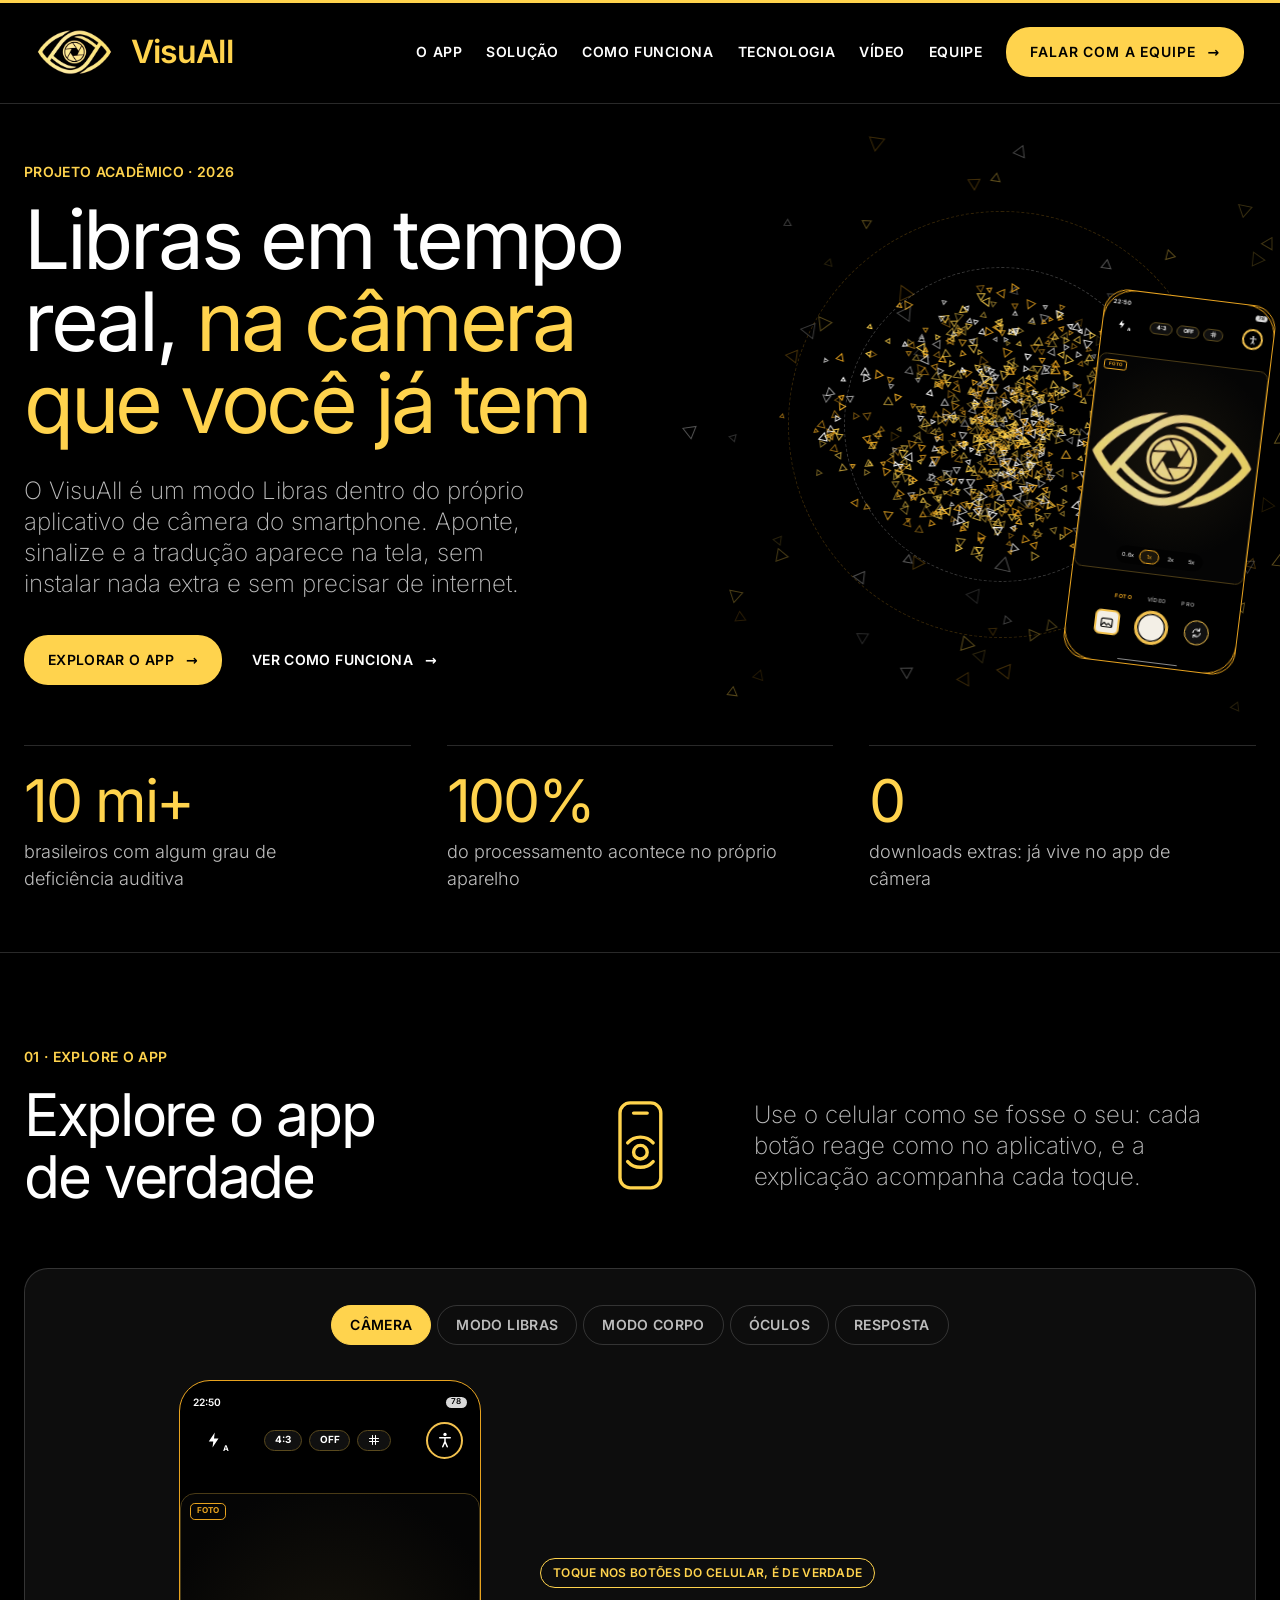
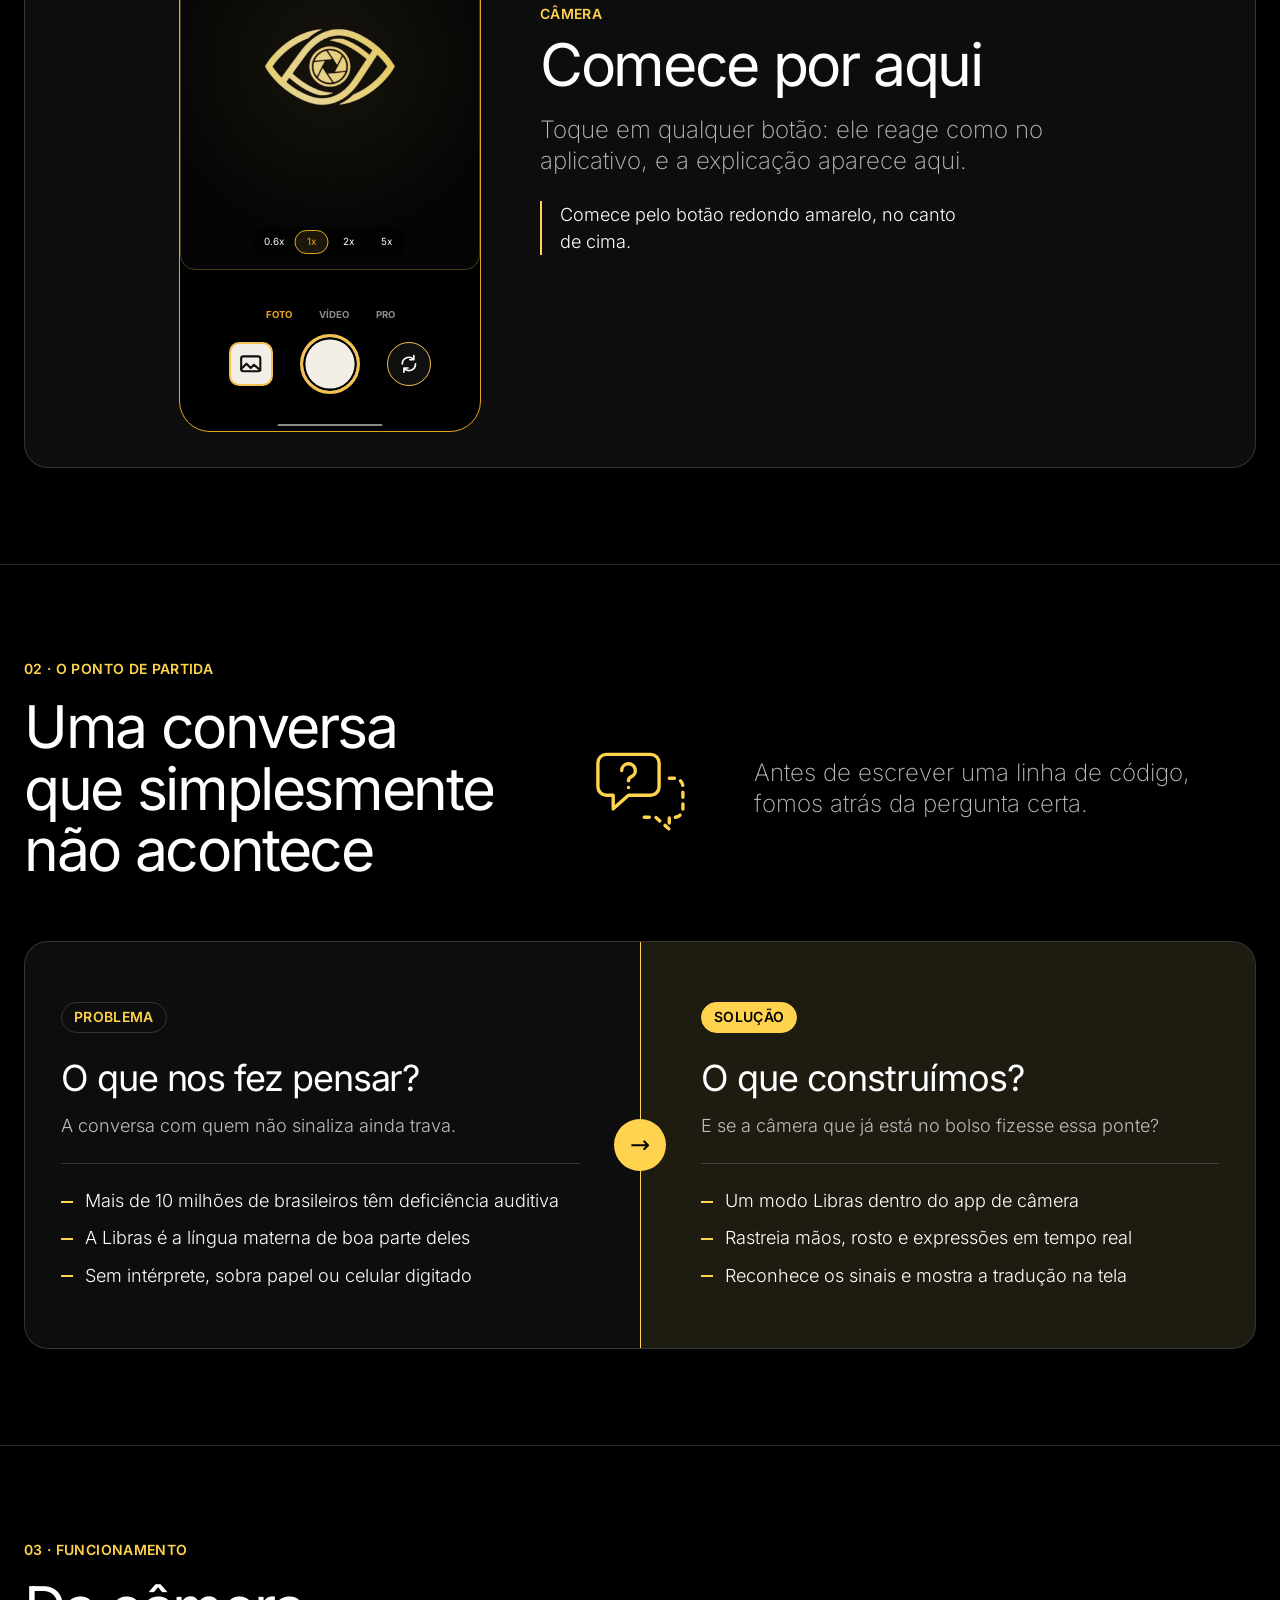
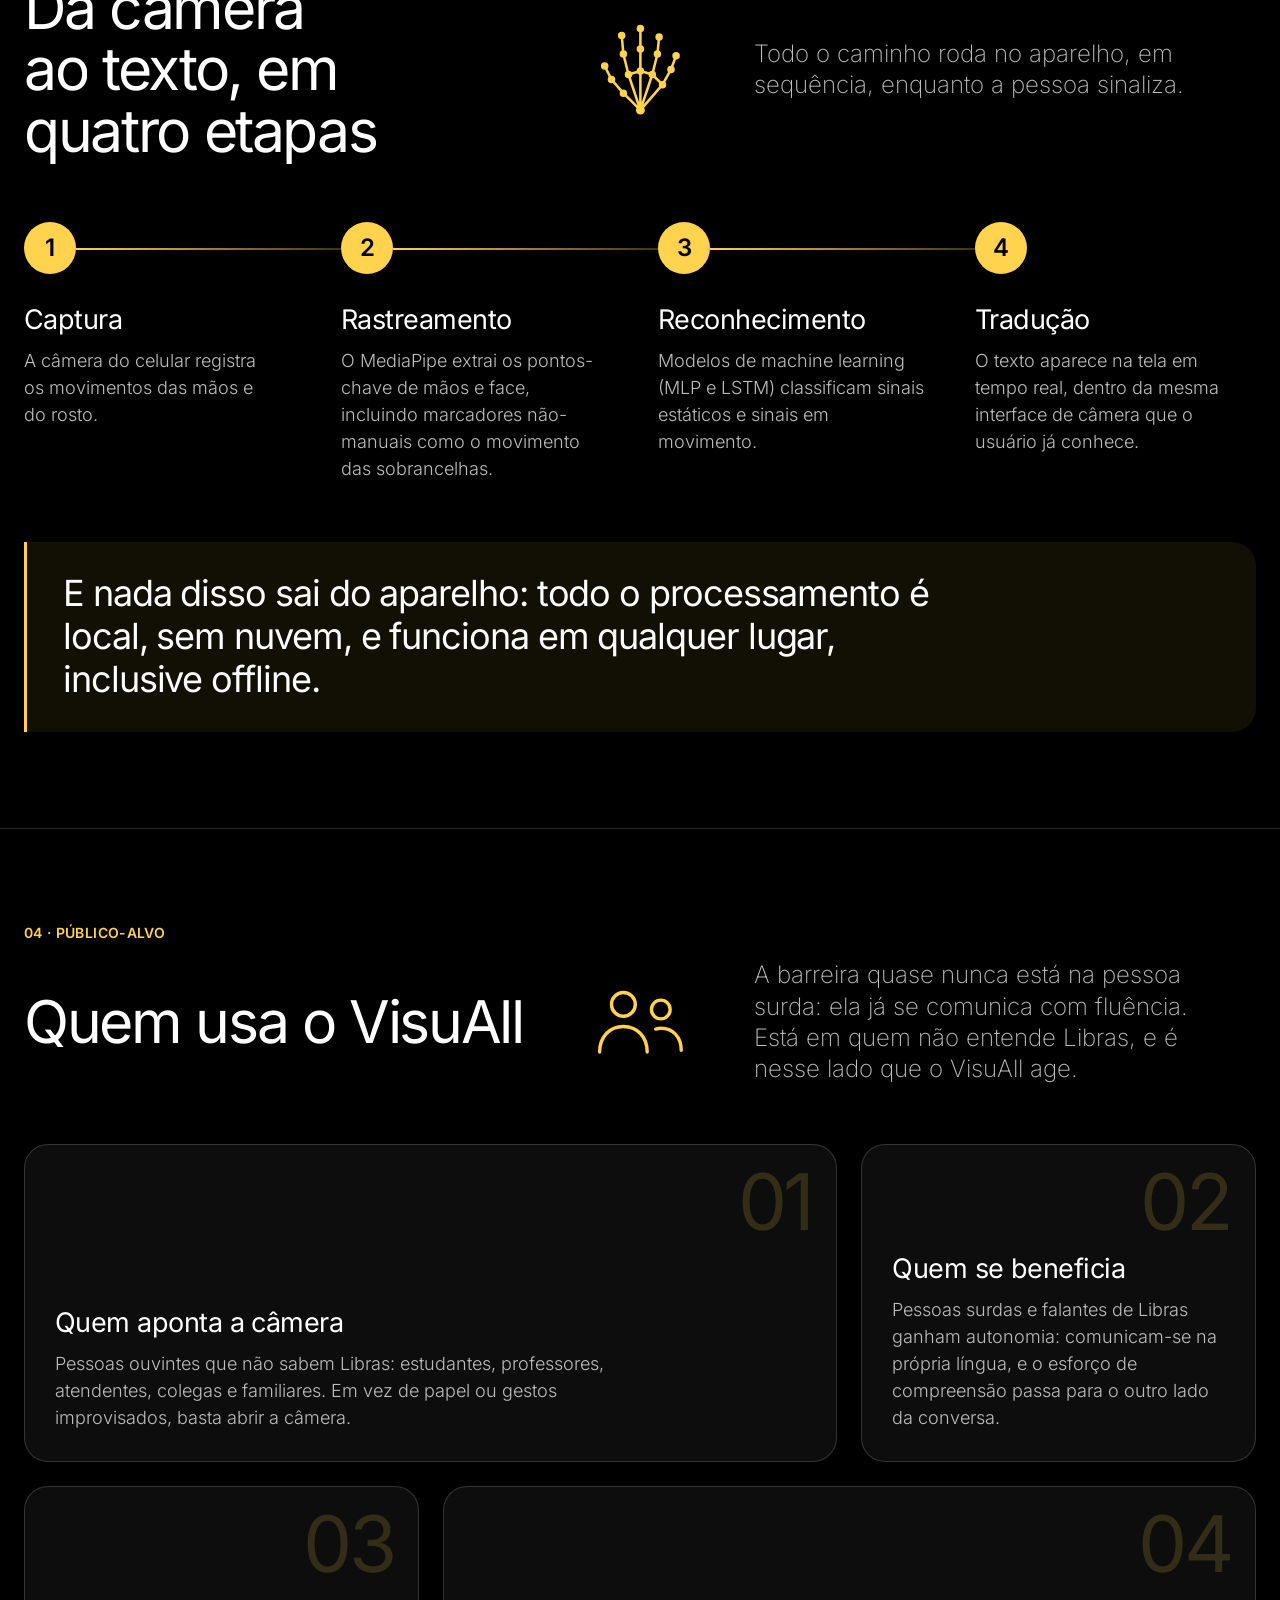
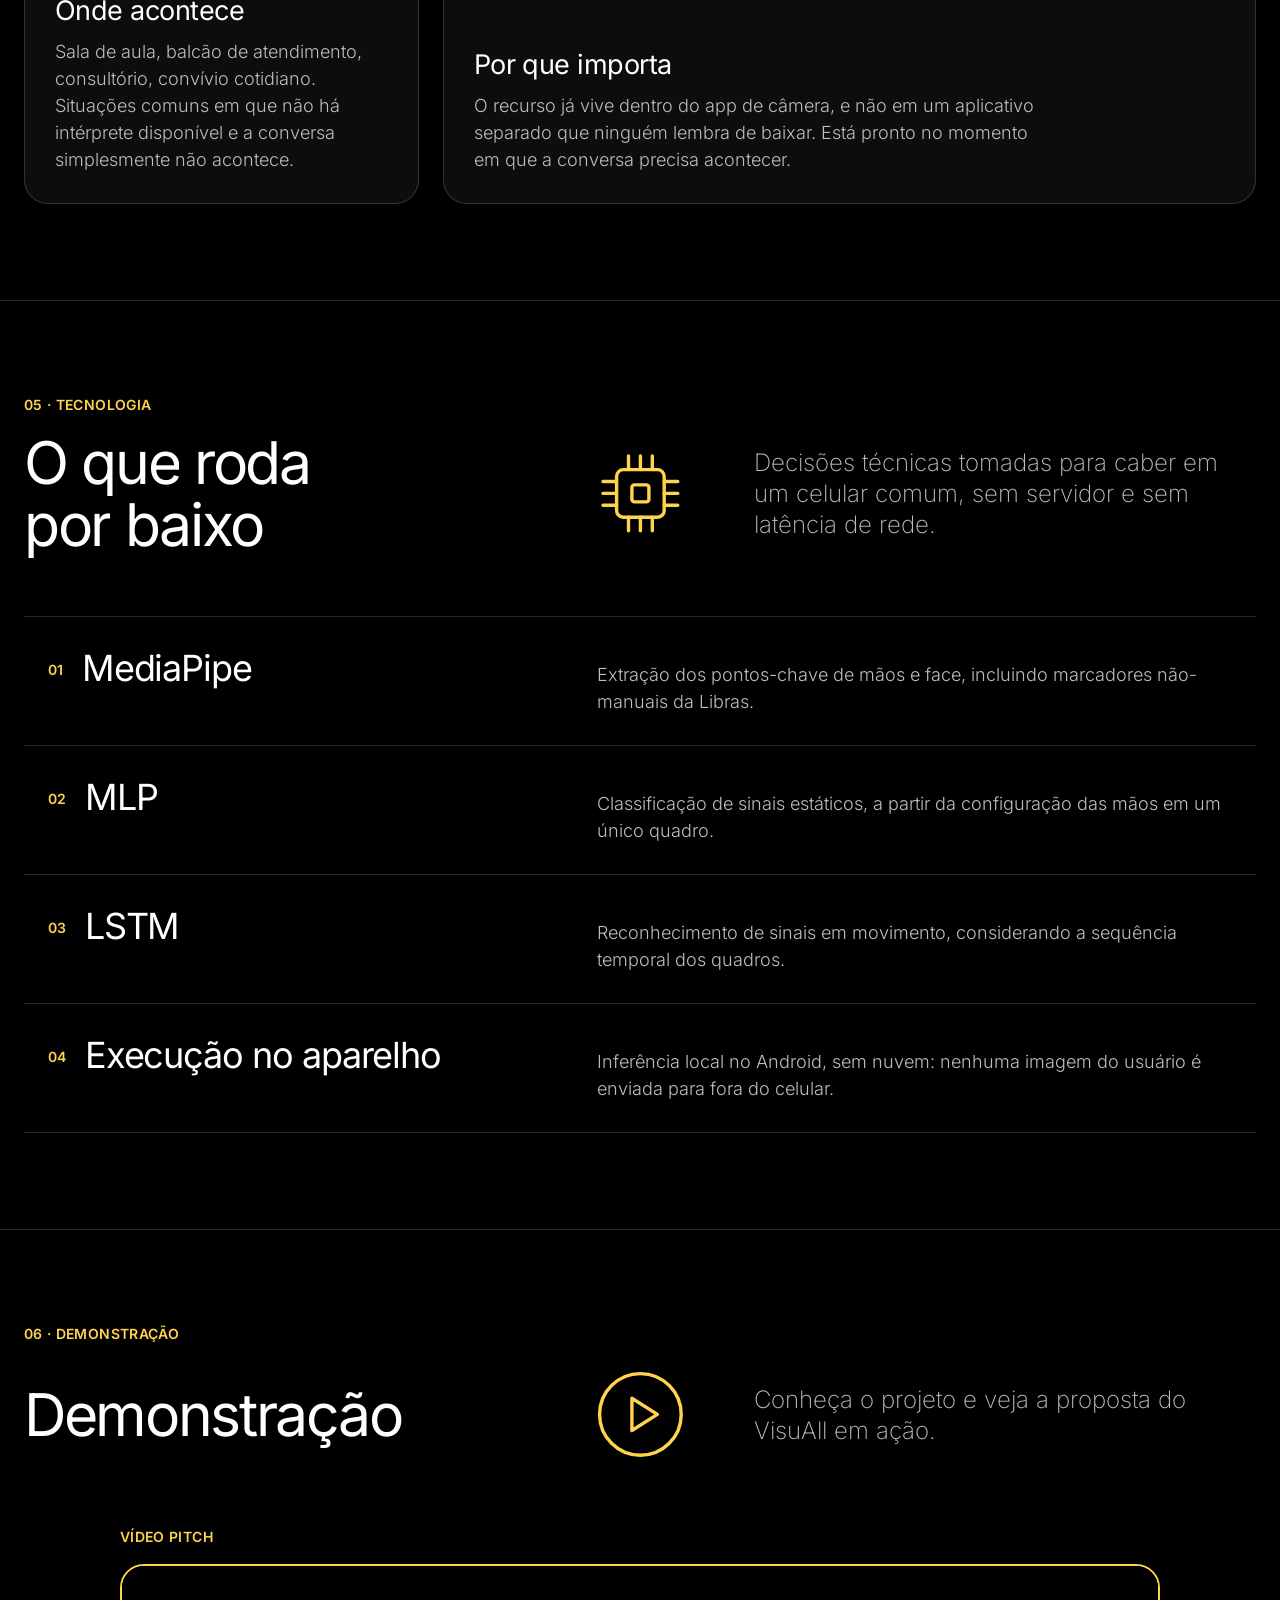
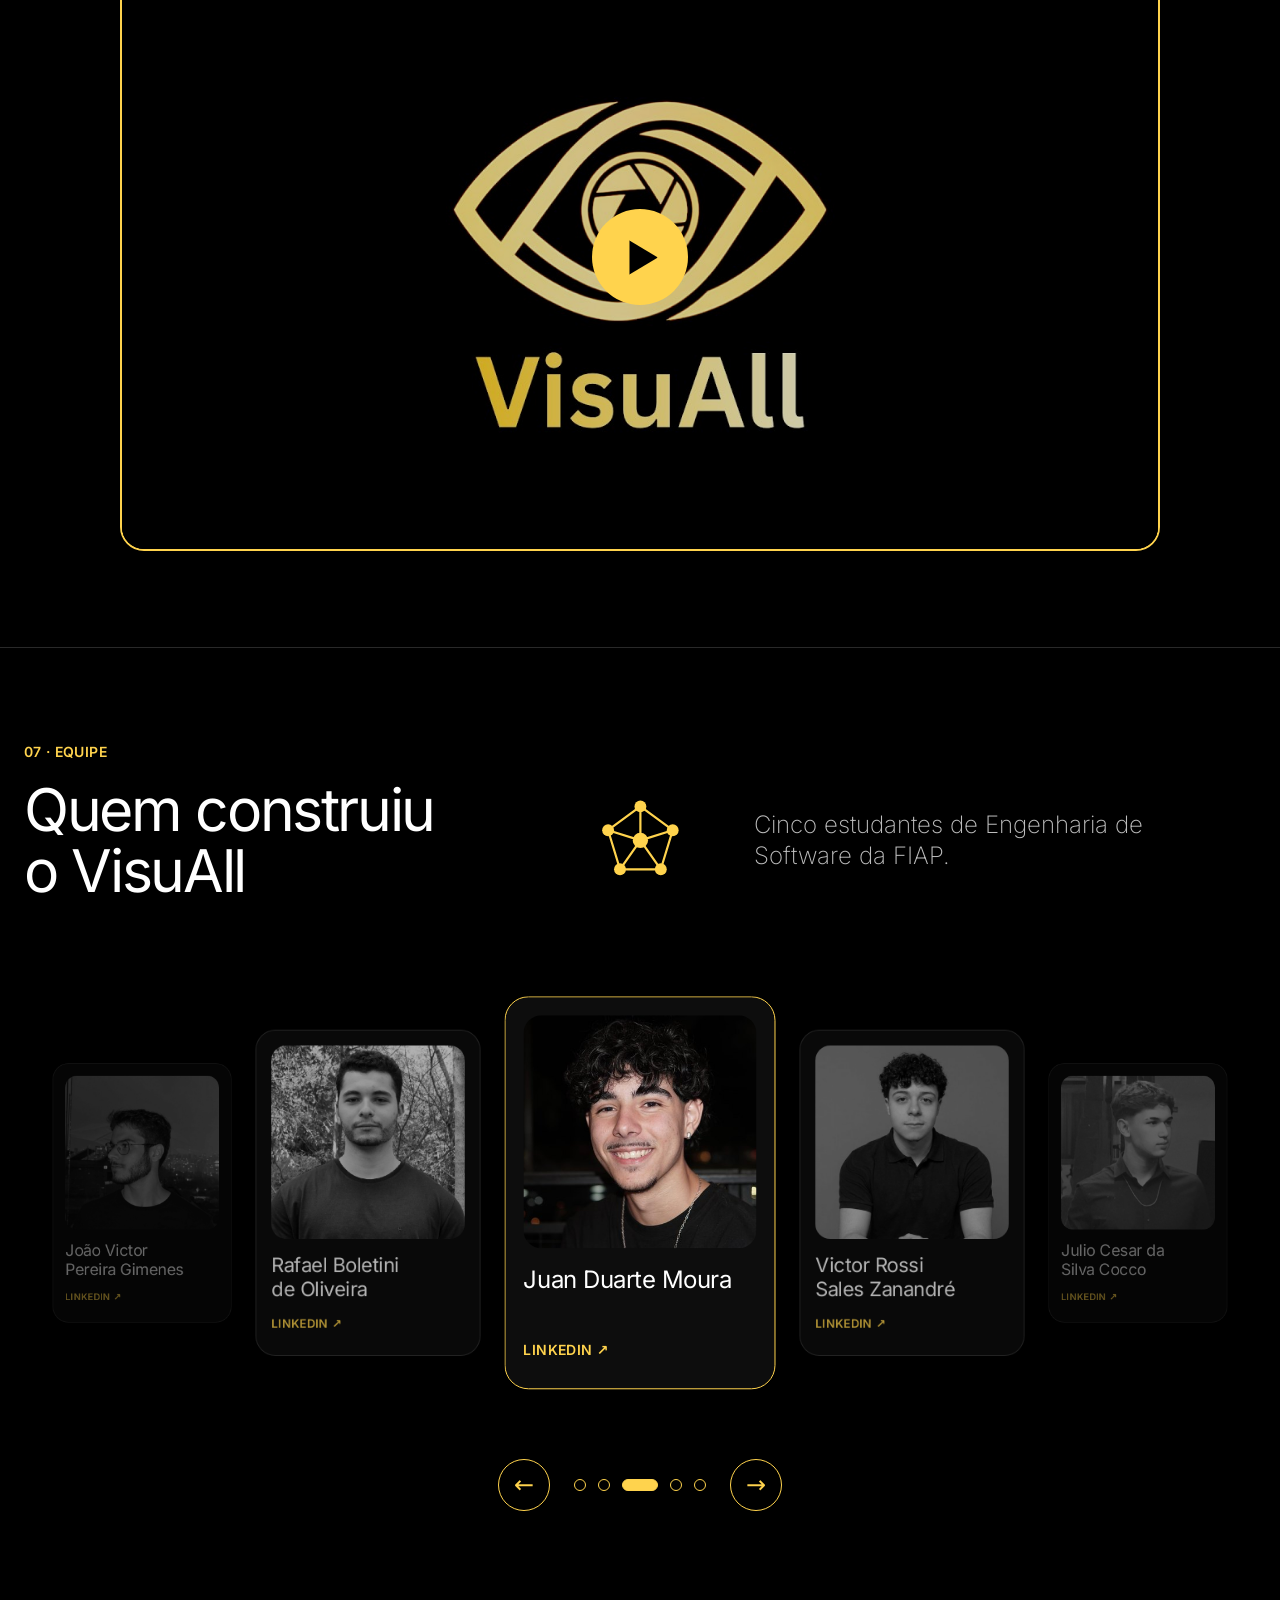
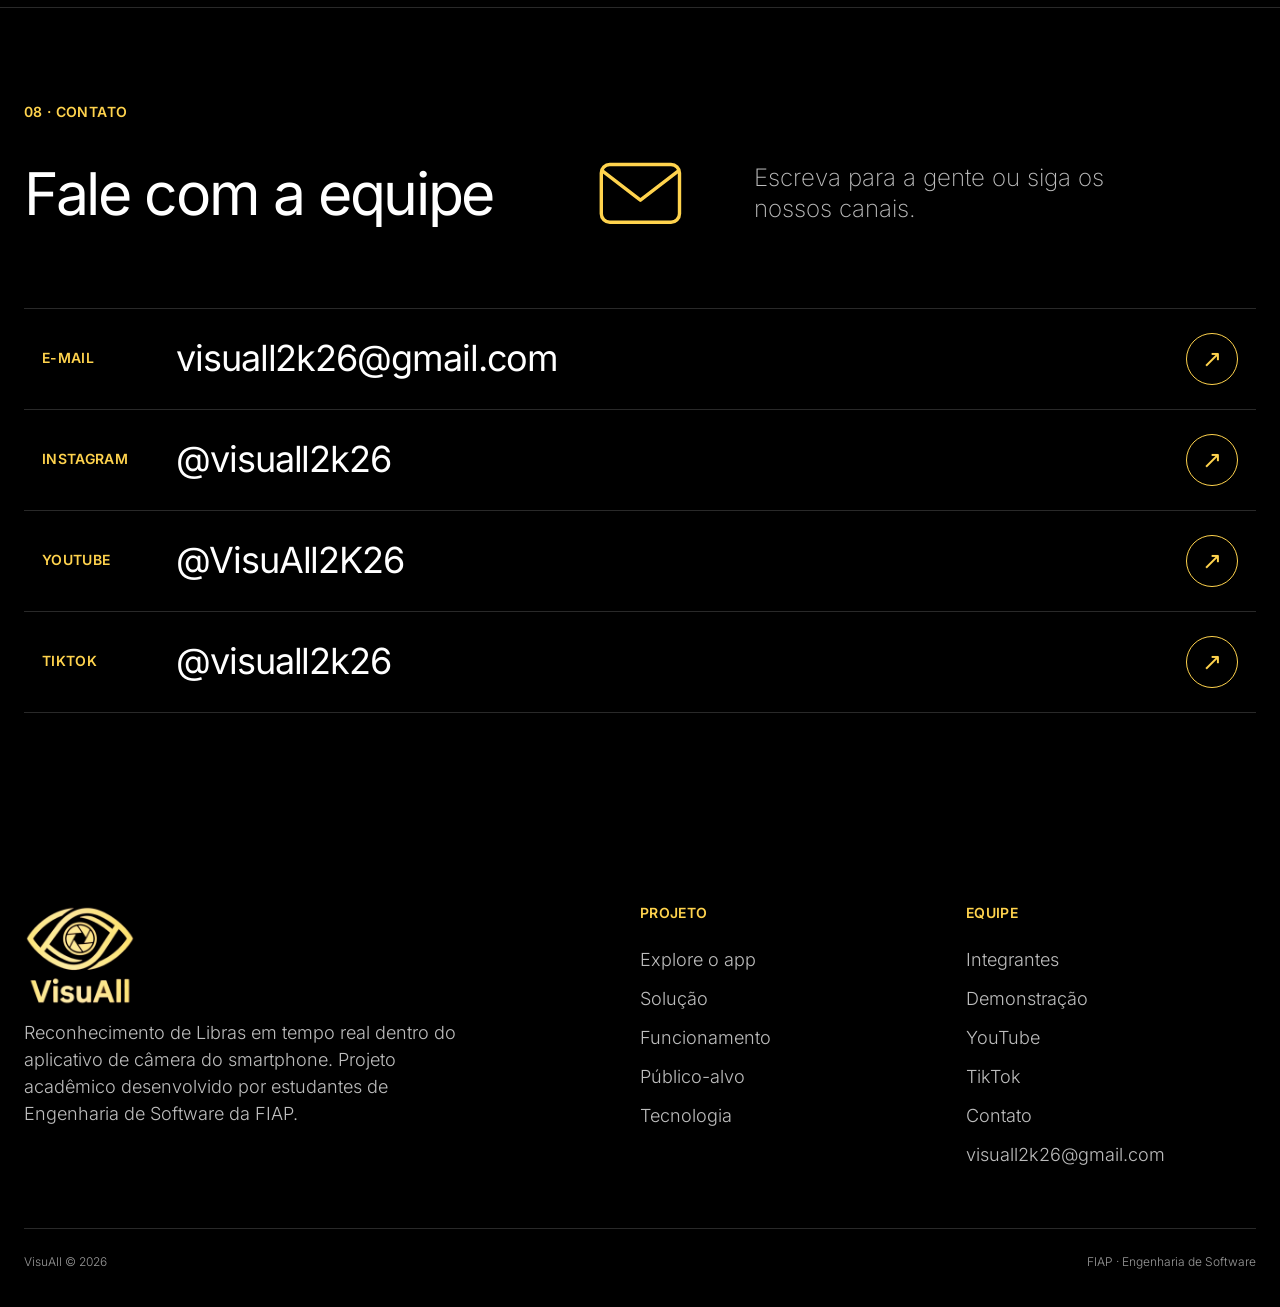
==== commit 9c4cbf98: "Site: fonte Inter hospedada no proprio site e texto de abertura curto no celular - A Inter deixa de " ====
--- a/site/html/index.html
+++ b/site/html/index.html
@@ -22,19 +22,18 @@
     <link rel="icon" href="../images/favicon-64.png" type="image/png">
     <link rel="apple-touch-icon" href="../images/favicon-180.png">
 
-    <!-- Antecipa a conexão com o servidor de fontes, reduzindo o atraso de carga -->
-    <link rel="preconnect" href="https://fonts.googleapis.com">
-    <link rel="preconnect" href="https://fonts.gstatic.com" crossorigin>
-
-    <!-- Fonte e estilos ligados direto aqui (sem @import em cadeia). O "?v=" força o
+    <!-- A fonte fica no próprio site (fonts/): carregá-la já no começo evita a
+         troca de letra visível enquanto a página abre -->
+    <link rel="preload" href="../fonts/inter-latin.woff2" as="font" type="font/woff2" crossorigin>
+
+    <!-- Estilos ligados direto aqui (sem @import em cadeia). O "?v=" força o
          navegador a buscar a versão nova em vez de reaproveitar uma antiga em cache. -->
-    <link rel="stylesheet" href="https://fonts.googleapis.com/css2?family=Inter:wght@200;300;400;600&display=swap">
-    <link rel="stylesheet" href="../CSS/_global.css?v=18">
-    <link rel="stylesheet" href="../CSS/reset.css?v=18">
-    <link rel="stylesheet" href="../CSS/header.css?v=18">
-    <link rel="stylesheet" href="../CSS/body.css?v=18">
-    <link rel="stylesheet" href="../CSS/app.css?v=18">
-    <link rel="stylesheet" href="../CSS/footer.css?v=18">
+    <link rel="stylesheet" href="../CSS/_global.css?v=19">
+    <link rel="stylesheet" href="../CSS/reset.css?v=19">
+    <link rel="stylesheet" href="../CSS/header.css?v=19">
+    <link rel="stylesheet" href="../CSS/body.css?v=19">
+    <link rel="stylesheet" href="../CSS/app.css?v=19">
+    <link rel="stylesheet" href="../CSS/footer.css?v=19">
 </head>
 <body>
 
@@ -88,10 +87,14 @@
 
                 <h1>Libras em tempo real, <em>na câmera que você já tem</em></h1>
 
+                <!-- Duas versões do mesmo texto: a completa no desktop e a curta no
+                     celular, para o botão aparecer já na primeira tela -->
                 <p class="hero-lead">
-                    O VisuAll é um modo Libras dentro do próprio aplicativo de câmera do
+                    <span class="so-desktop">O VisuAll é um modo Libras dentro do próprio aplicativo de câmera do
                     smartphone. Aponte, sinalize e a tradução aparece na tela,
-                    sem instalar nada extra e sem precisar de internet.
+                    sem instalar nada extra e sem precisar de internet.</span>
+                    <span class="so-celular">Um modo Libras dentro da câmera do seu celular.
+                    Aponte, sinalize e leia a tradução, sem internet.</span>
                 </p>
 
                 <div class="hero-acoes">
@@ -711,9 +714,9 @@
     </footer>
 
     <!-- Scripts de enfeite e interação. Sem eles o site continua navegável. -->
-    <script src="../js/constelacao.js?v=18" defer></script>
-    <script src="../js/explorador.js?v=18" defer></script>
-    <script src="../js/carrossel.js?v=18" defer></script>
-    <script src="../js/video.js?v=18" defer></script>
+    <script src="../js/constelacao.js?v=19" defer></script>
+    <script src="../js/explorador.js?v=19" defer></script>
+    <script src="../js/carrossel.js?v=19" defer></script>
+    <script src="../js/video.js?v=19" defer></script>
 </body>
 </html>
--- a/site/CSS/_global.css
+++ b/site/CSS/_global.css
@@ -5,9 +5,20 @@
    leve, amarelo e dourado (da logo e do app) em tudo que é interativo.
    ========================================================================== */
 
-/* A fonte (Inter, no lugar da PP Neue Montreal, que é paga) e os demais
-   arquivos de estilo são ligados no <head> do HTML, nesta ordem:
-   _global, reset, header, body, footer. */
+/* Os arquivos de estilo são ligados no <head> do HTML, nesta ordem:
+   _global, reset, header, body, app, footer. */
+
+/* Fonte Inter (no lugar da PP Neue Montreal, que é paga), hospedada no próprio
+   site: um único arquivo variável cobre todos os pesos usados. Licença SIL
+   Open Font License, que permite redistribuir. */
+@font-face{
+    font-family: 'Inter';
+    font-style: normal;
+    font-weight: 100 900;
+    font-display: swap;
+    src: url('../fonts/inter-latin.woff2') format('woff2');
+    unicode-range: U+0000-00FF, U+0131, U+0152-0153, U+02BB-02BC, U+02C6, U+02DA, U+02DC, U+0304, U+0308, U+0329, U+2000-206F, U+20AC, U+2122, U+2191, U+2193, U+2212, U+2215, U+FEFF, U+FFFD;
+}
 
 :root{
     /* --- Cores ------------------------------------------------------------ */
--- a/site/CSS/body.css
+++ b/site/CSS/body.css
@@ -1524,6 +1524,16 @@
         letter-spacing: -0.01em;
     }
 
+    .hero-lead{
+        margin-top: var(--spacing-18);
+        font-size: 19px;
+        font-weight: var(--font-weight-light);
+    }
+
+    .hero-acoes{
+        margin-top: var(--spacing-24);
+    }
+
     /* Hero: os três números lado a lado, numa faixa só */
     .hero-metricas{
         gap: var(--spacing-12);
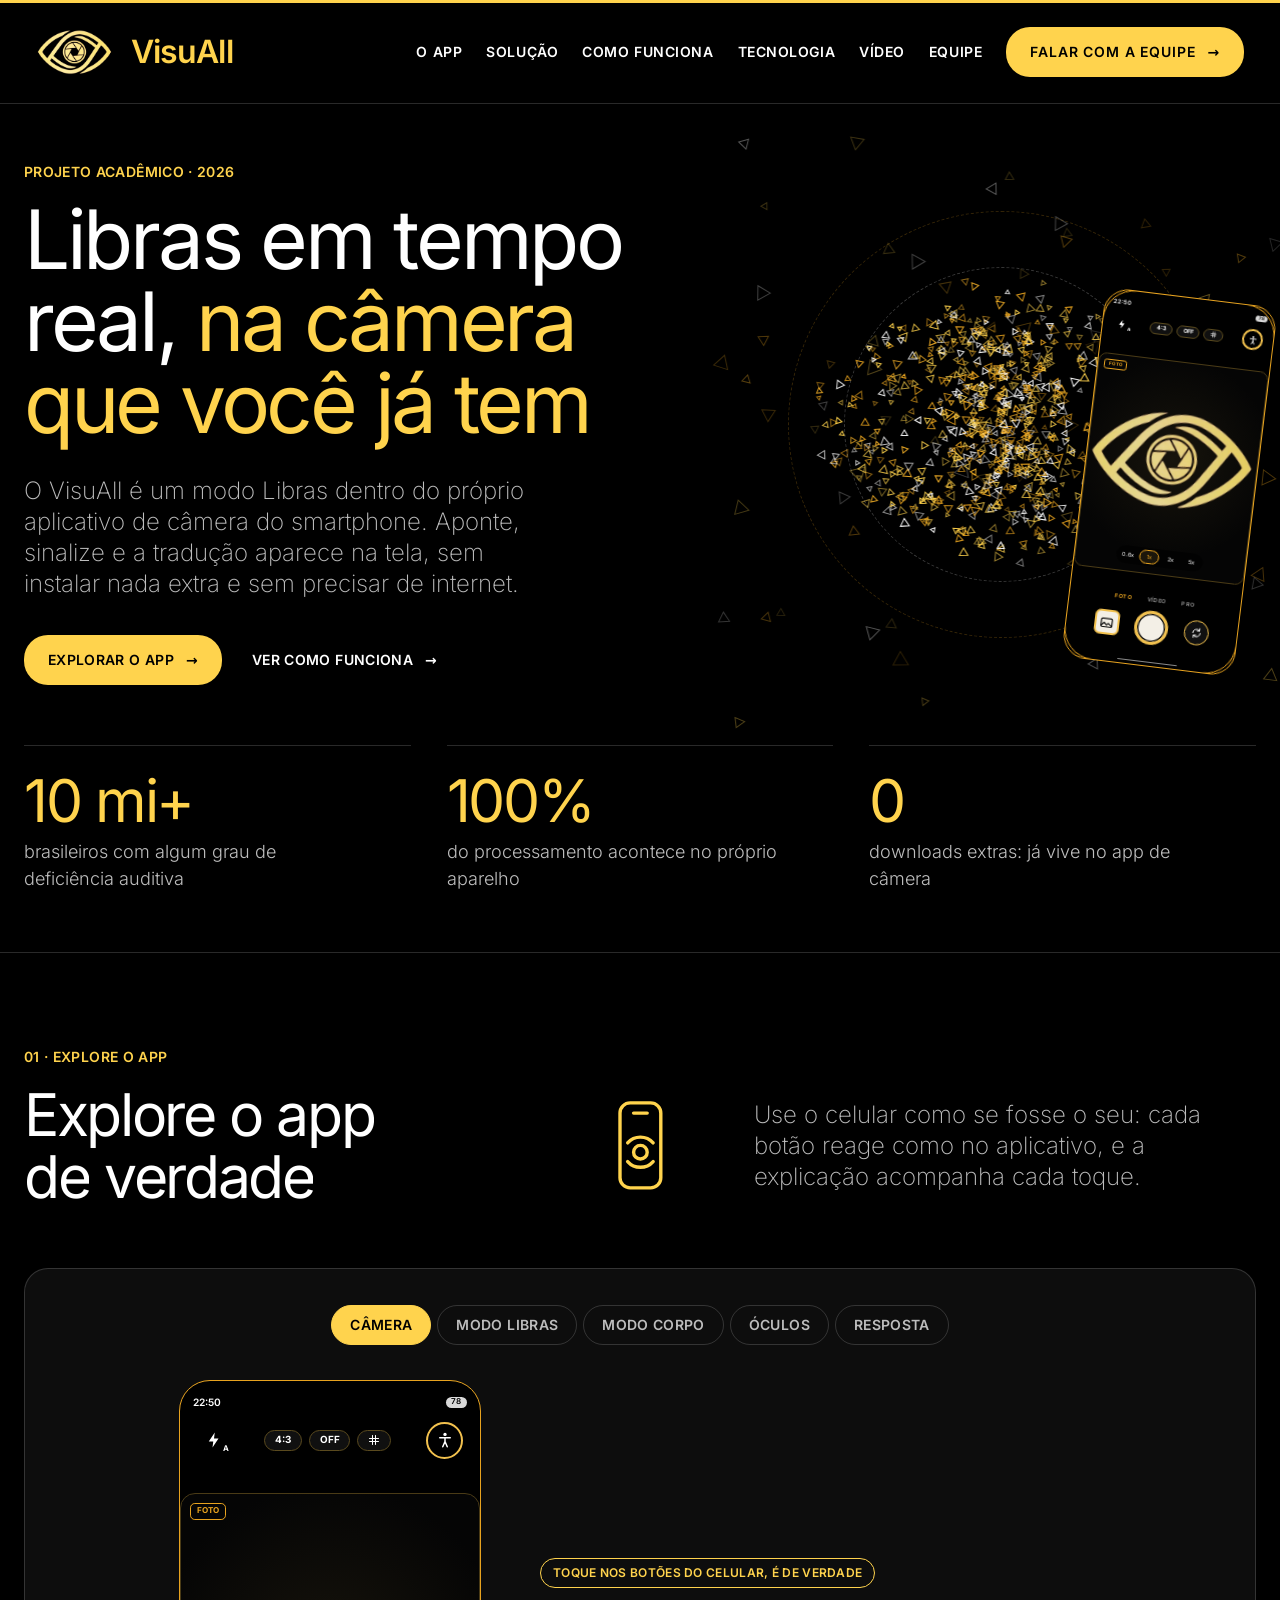
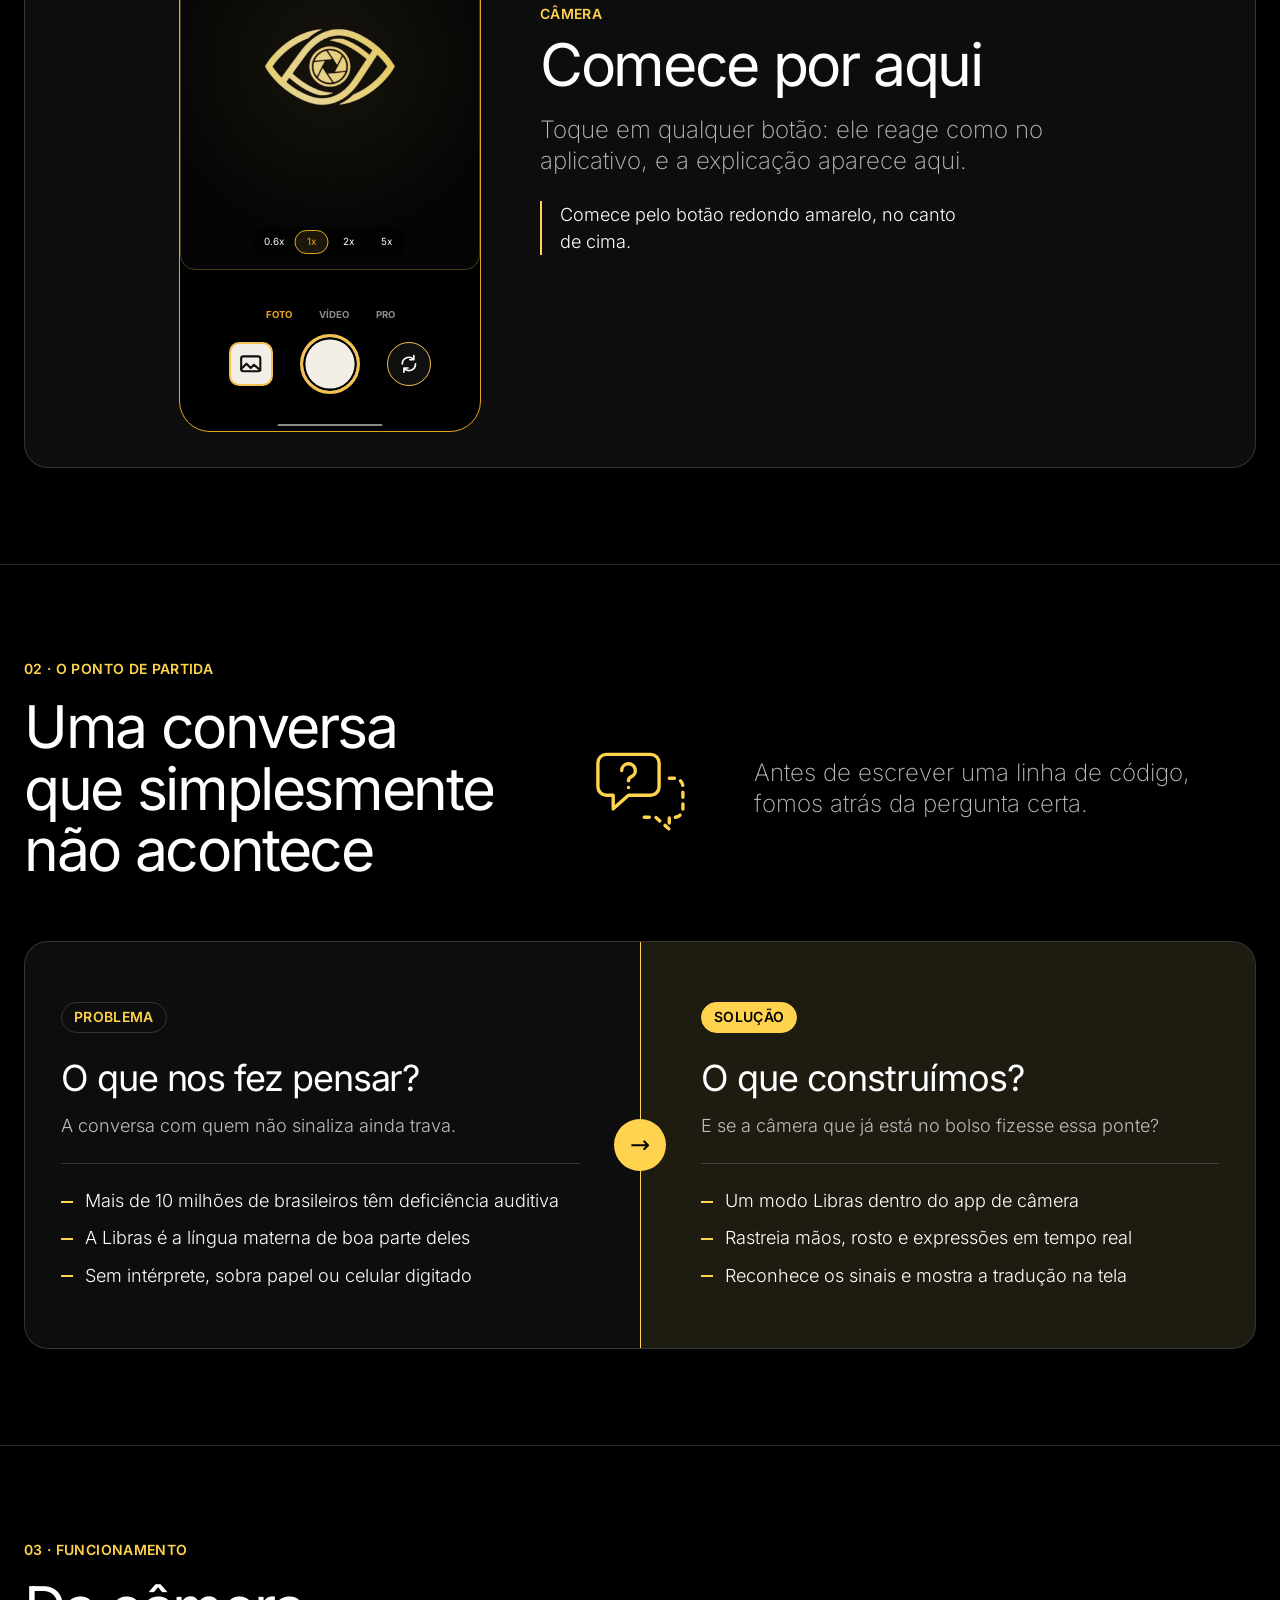
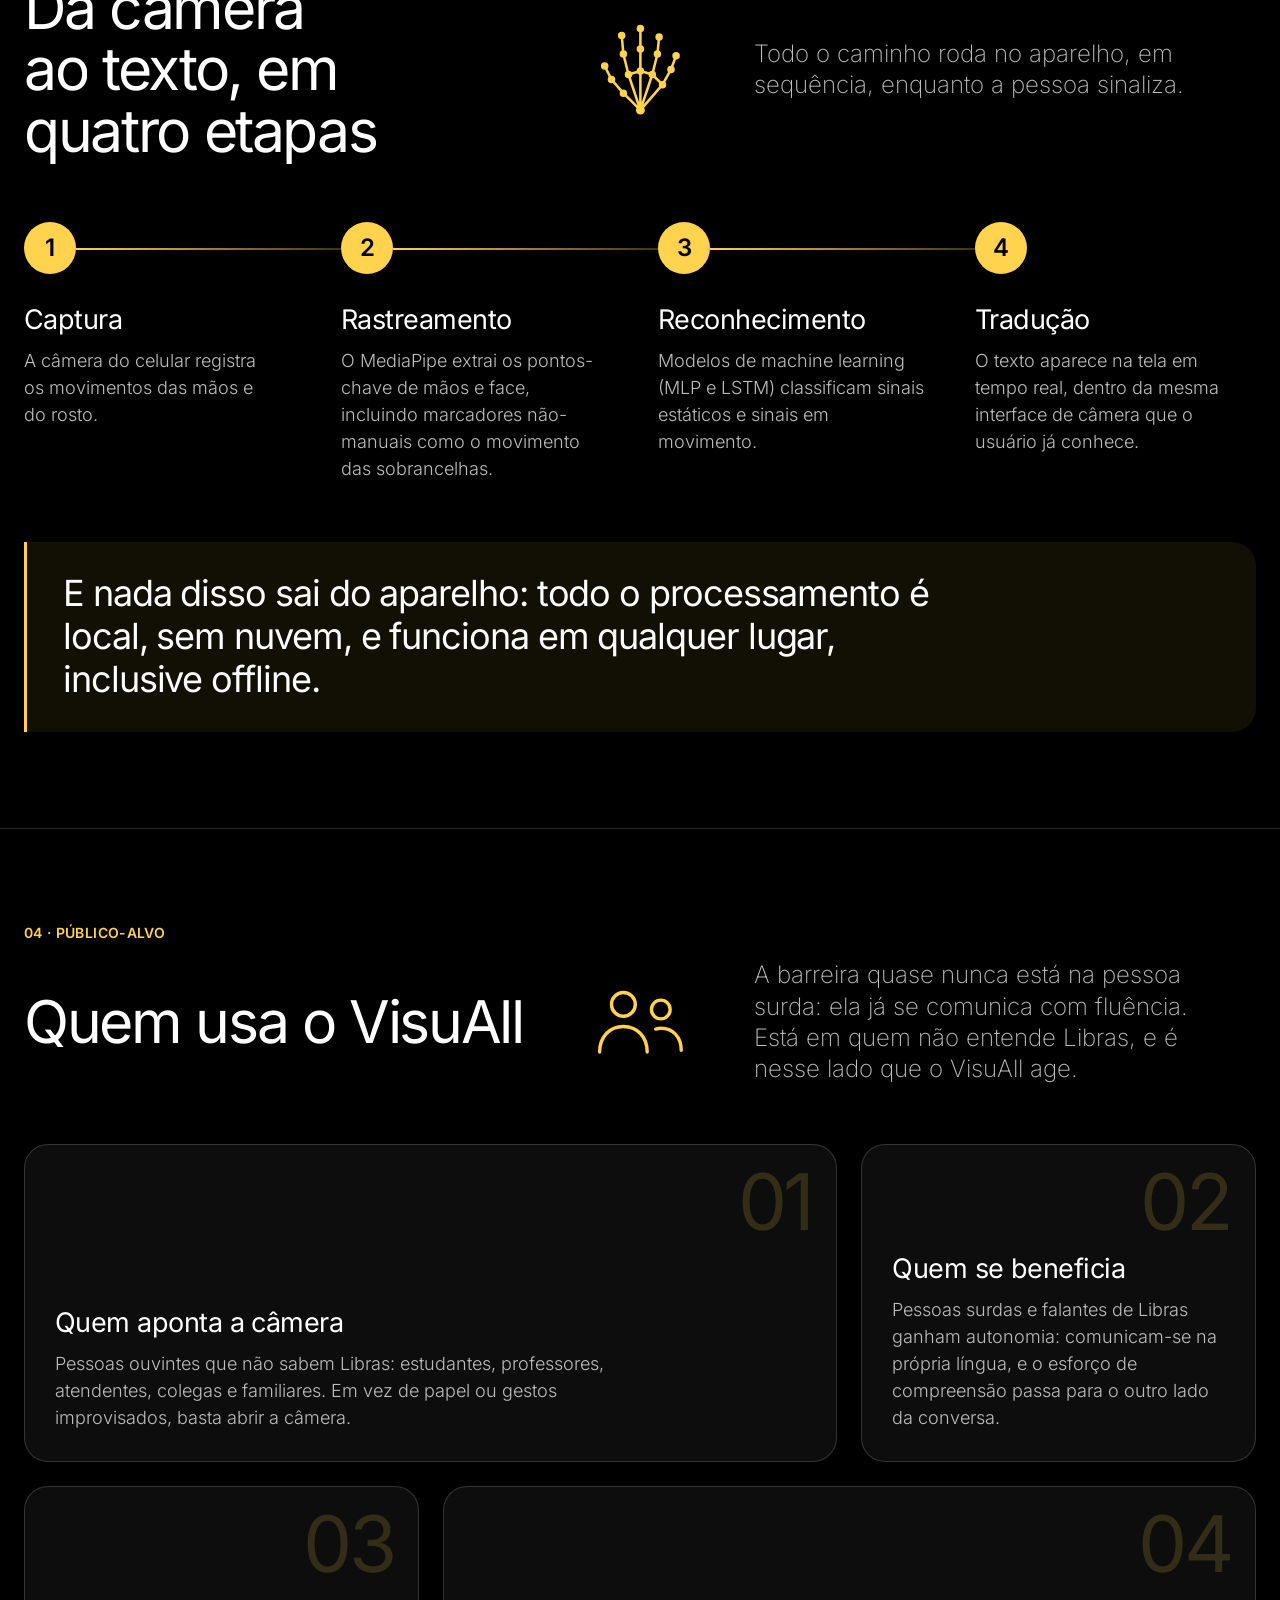
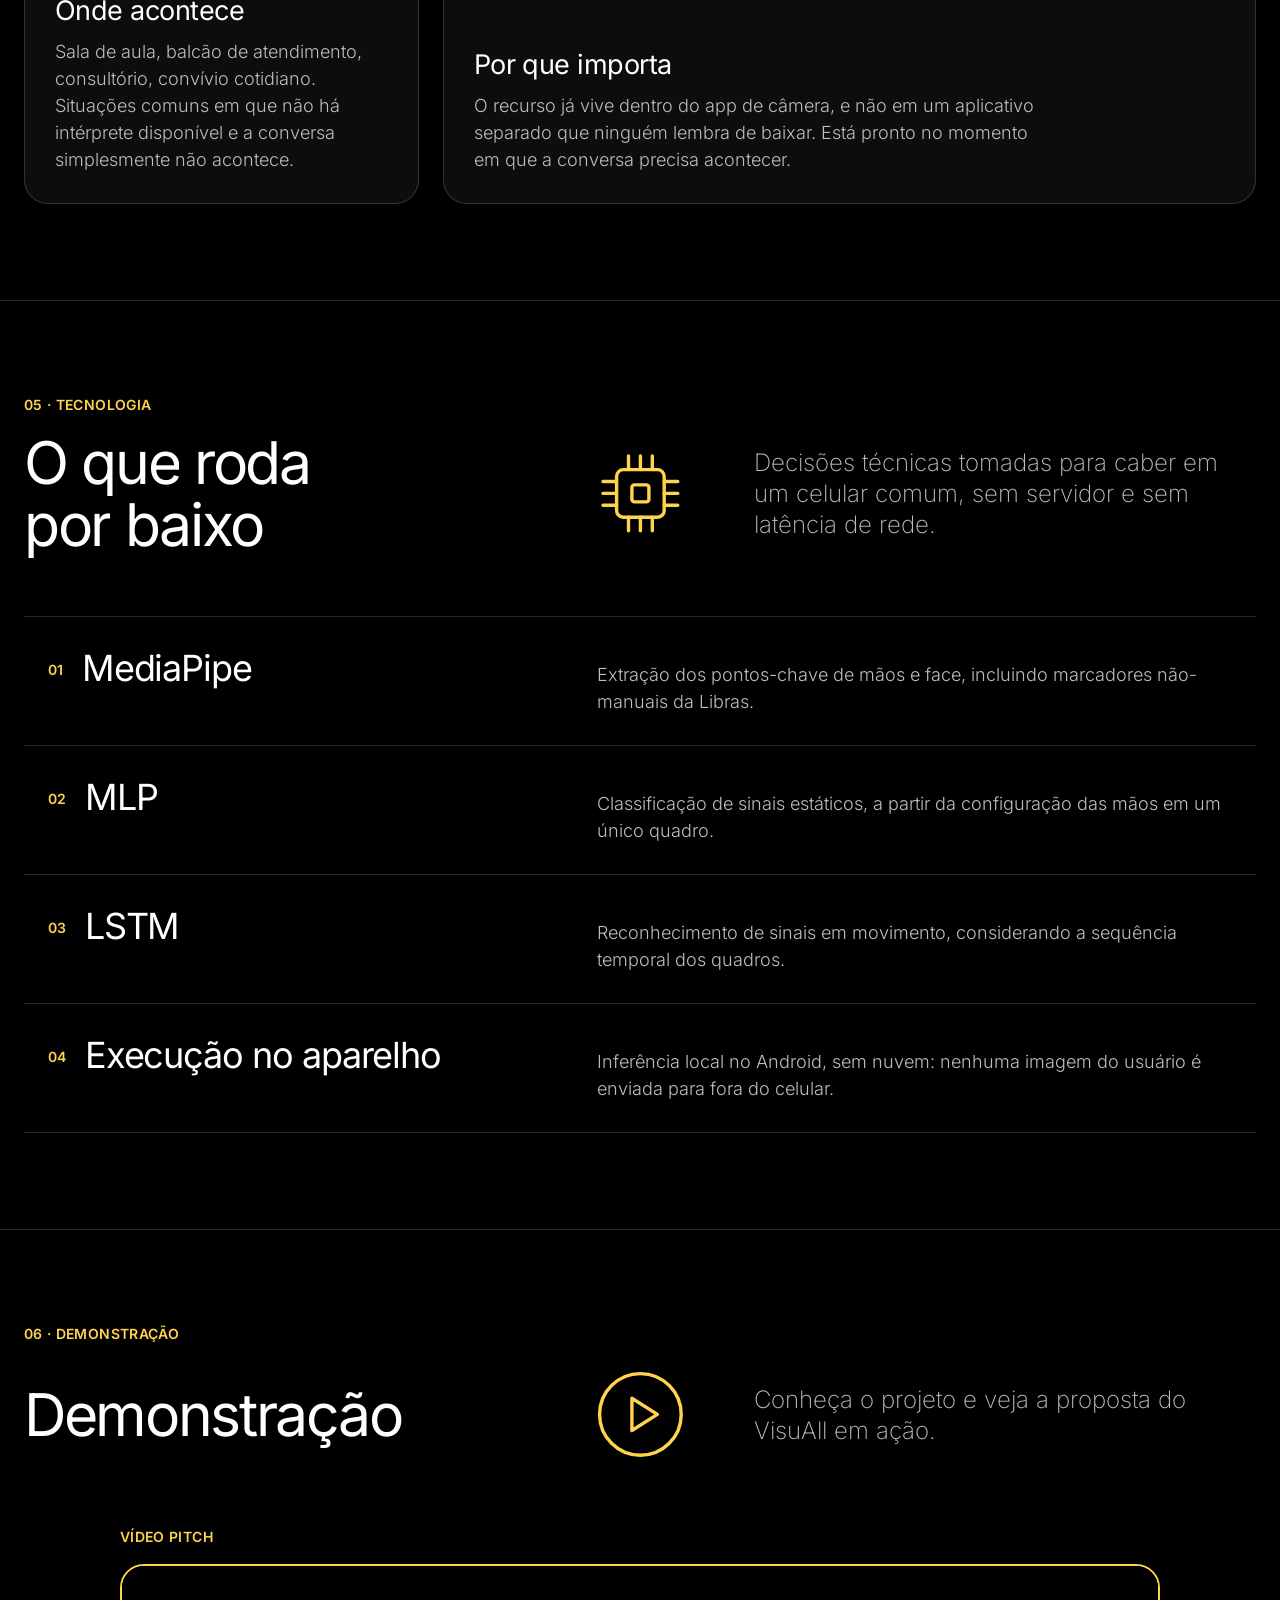
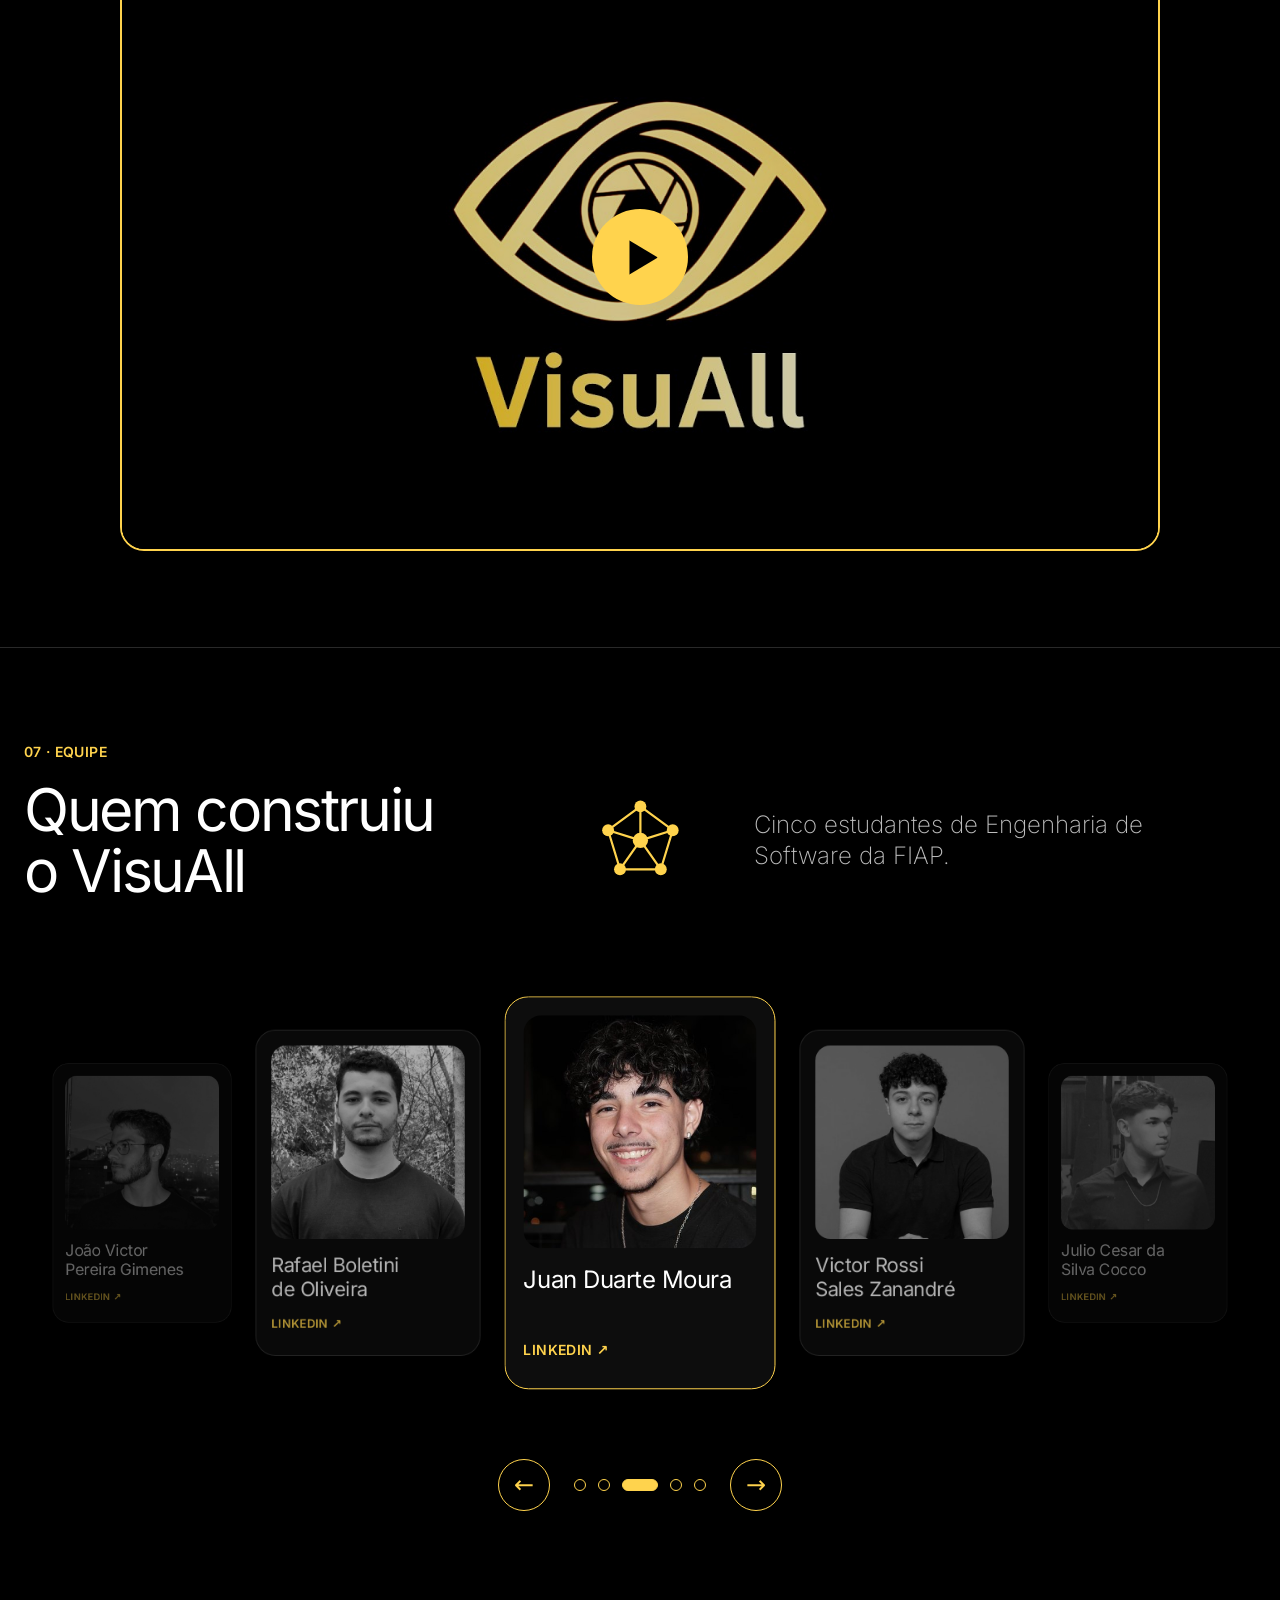
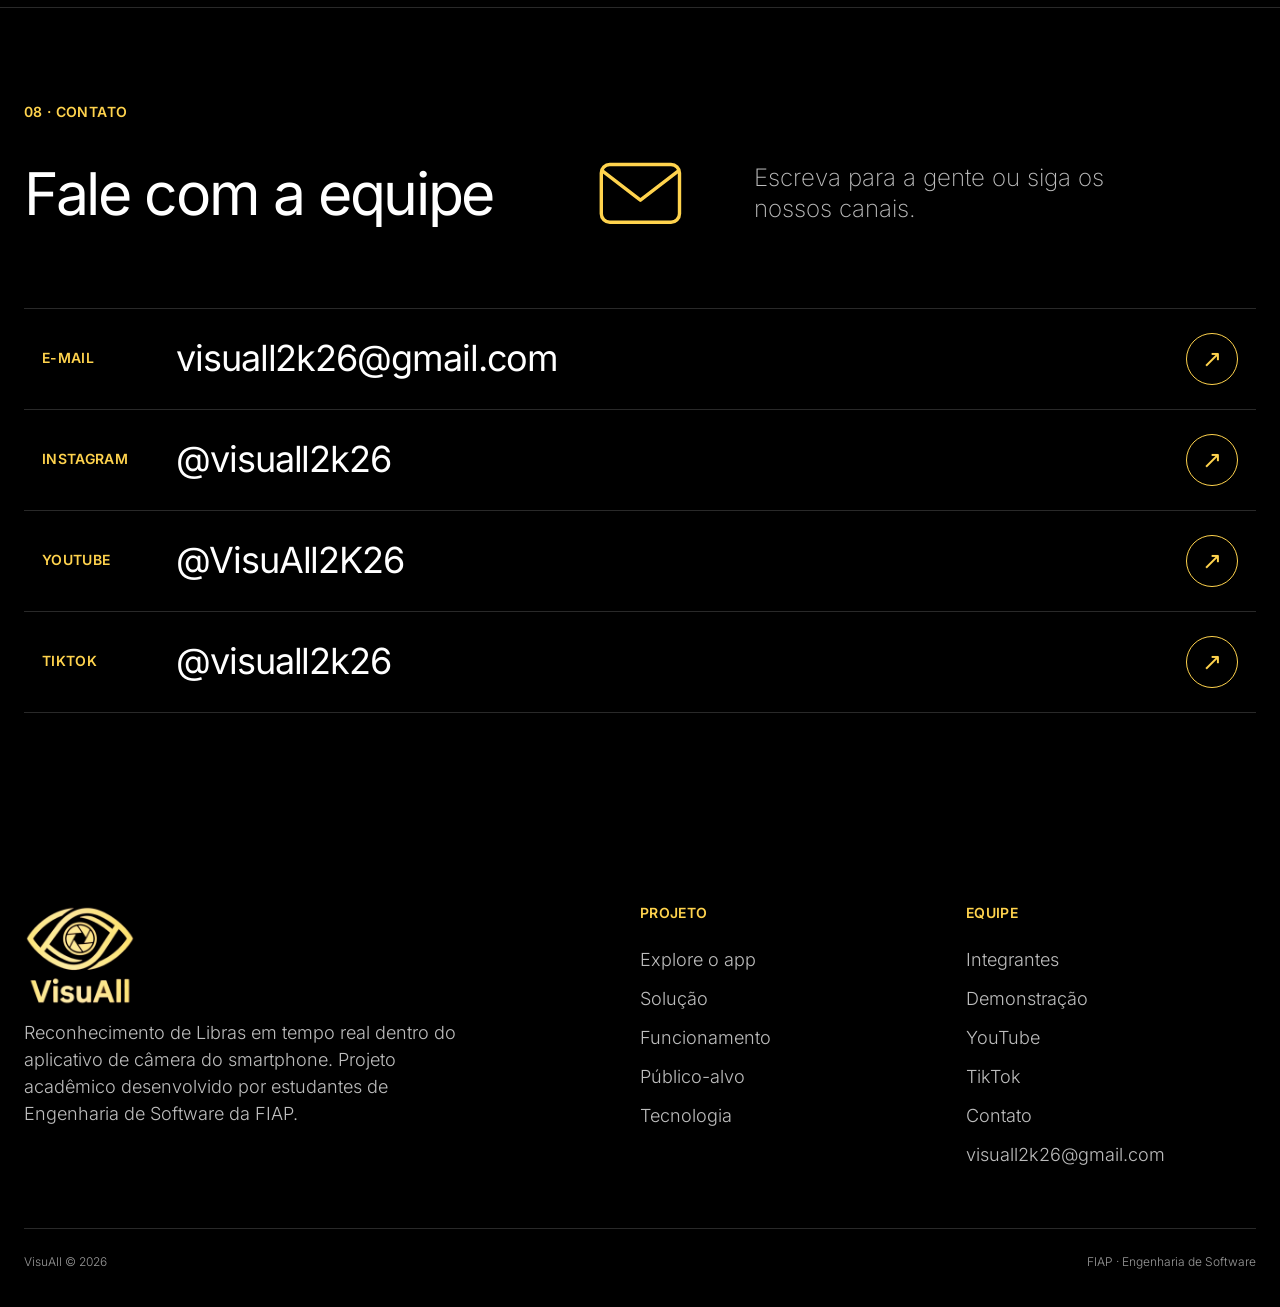
==== commit 6c39b52c: "Site: no celular, o aparelho testavel fica entre a explicacao e os atalhos" ====
--- a/site/html/index.html
+++ b/site/html/index.html
@@ -28,12 +28,12 @@
 
     <!-- Estilos ligados direto aqui (sem @import em cadeia). O "?v=" força o
          navegador a buscar a versão nova em vez de reaproveitar uma antiga em cache. -->
-    <link rel="stylesheet" href="../CSS/_global.css?v=19">
-    <link rel="stylesheet" href="../CSS/reset.css?v=19">
-    <link rel="stylesheet" href="../CSS/header.css?v=19">
-    <link rel="stylesheet" href="../CSS/body.css?v=19">
-    <link rel="stylesheet" href="../CSS/app.css?v=19">
-    <link rel="stylesheet" href="../CSS/footer.css?v=19">
+    <link rel="stylesheet" href="../CSS/_global.css?v=20">
+    <link rel="stylesheet" href="../CSS/reset.css?v=20">
+    <link rel="stylesheet" href="../CSS/header.css?v=20">
+    <link rel="stylesheet" href="../CSS/body.css?v=20">
+    <link rel="stylesheet" href="../CSS/app.css?v=20">
+    <link rel="stylesheet" href="../CSS/footer.css?v=20">
 </head>
 <body>
 
@@ -714,9 +714,9 @@
     </footer>
 
     <!-- Scripts de enfeite e interação. Sem eles o site continua navegável. -->
-    <script src="../js/constelacao.js?v=19" defer></script>
-    <script src="../js/explorador.js?v=19" defer></script>
-    <script src="../js/carrossel.js?v=19" defer></script>
-    <script src="../js/video.js?v=19" defer></script>
+    <script src="../js/constelacao.js?v=20" defer></script>
+    <script src="../js/explorador.js?v=20" defer></script>
+    <script src="../js/carrossel.js?v=20" defer></script>
+    <script src="../js/video.js?v=20" defer></script>
 </body>
 </html>
--- a/site/CSS/body.css
+++ b/site/CSS/body.css
@@ -1326,6 +1326,12 @@
         row-gap: var(--spacing-18);
     }
 
+    /* Ordem no celular: explicação, celular e, por último, os atalhos. Assim
+       o aparelho, que é o principal, não fica lá embaixo */
+    .x-atalhos{
+        order: 1;
+    }
+
     .x-info{
         order: -1;
         width: 100%;
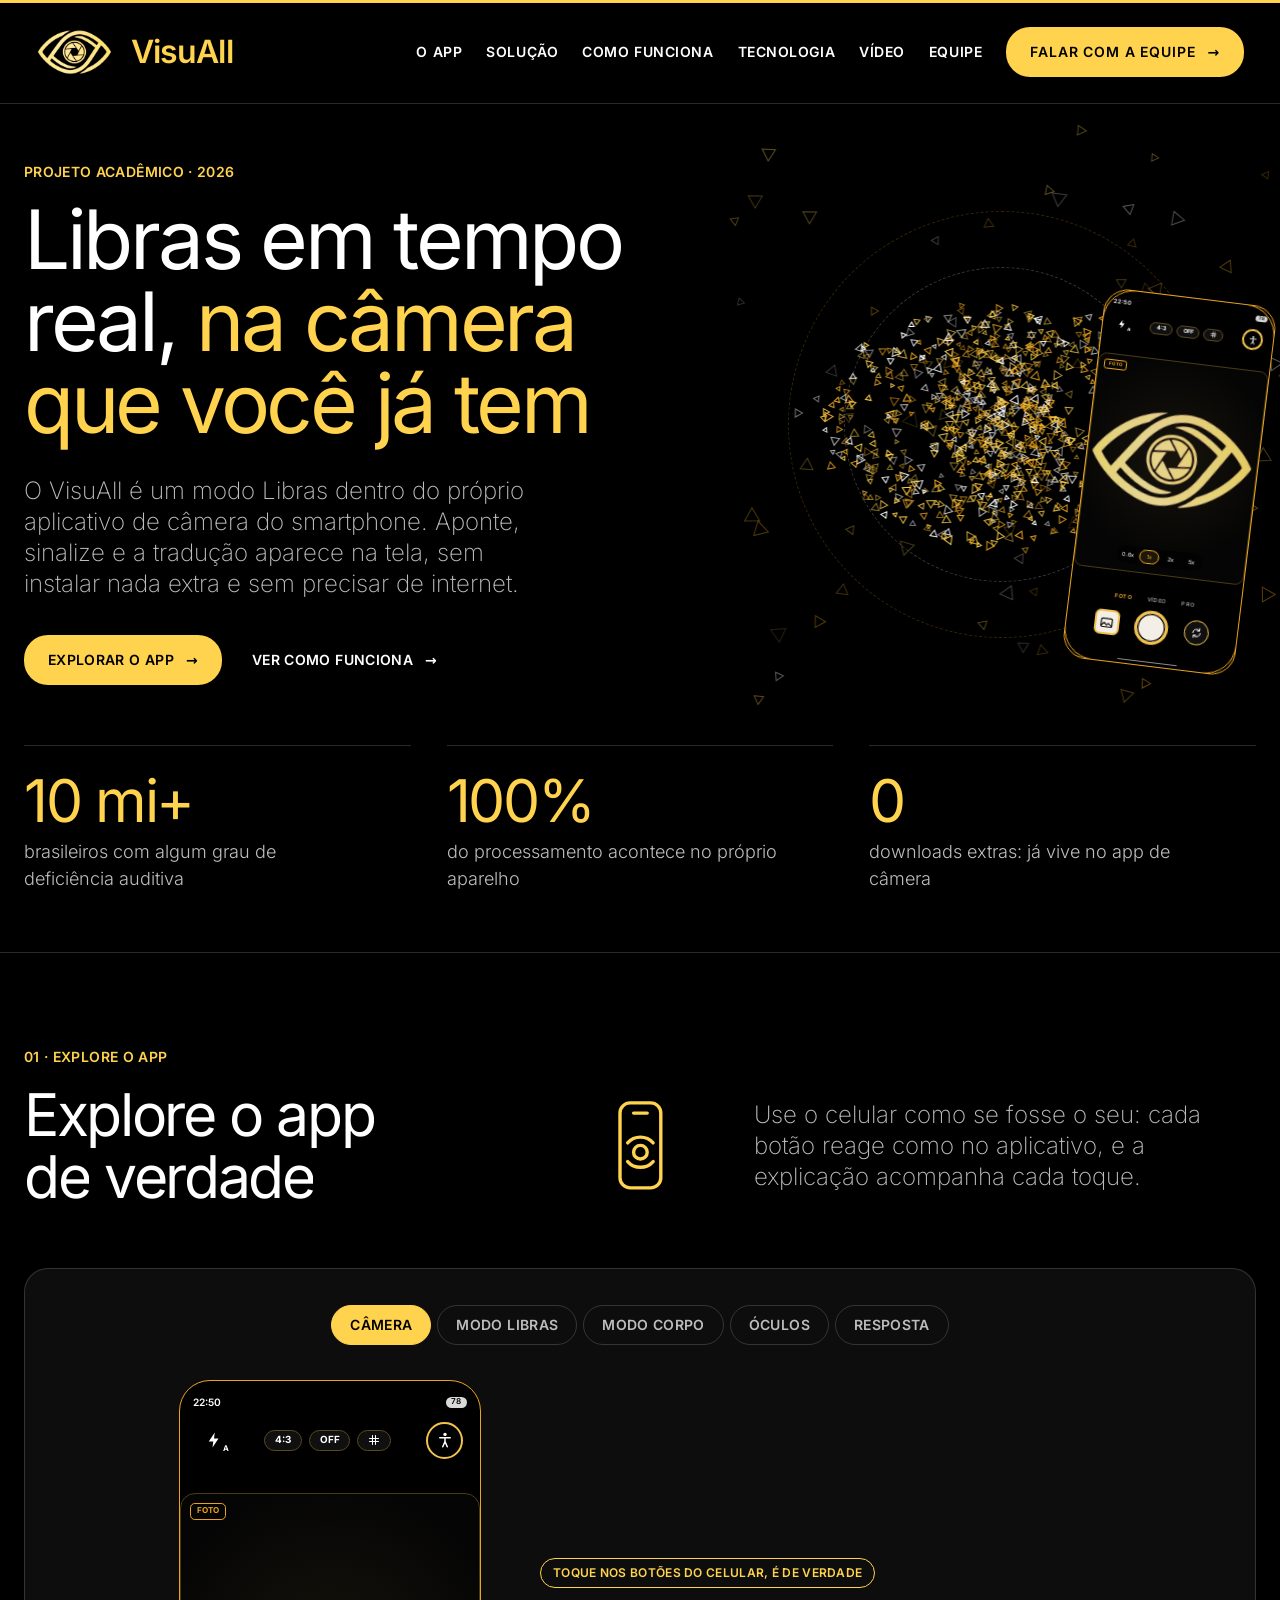
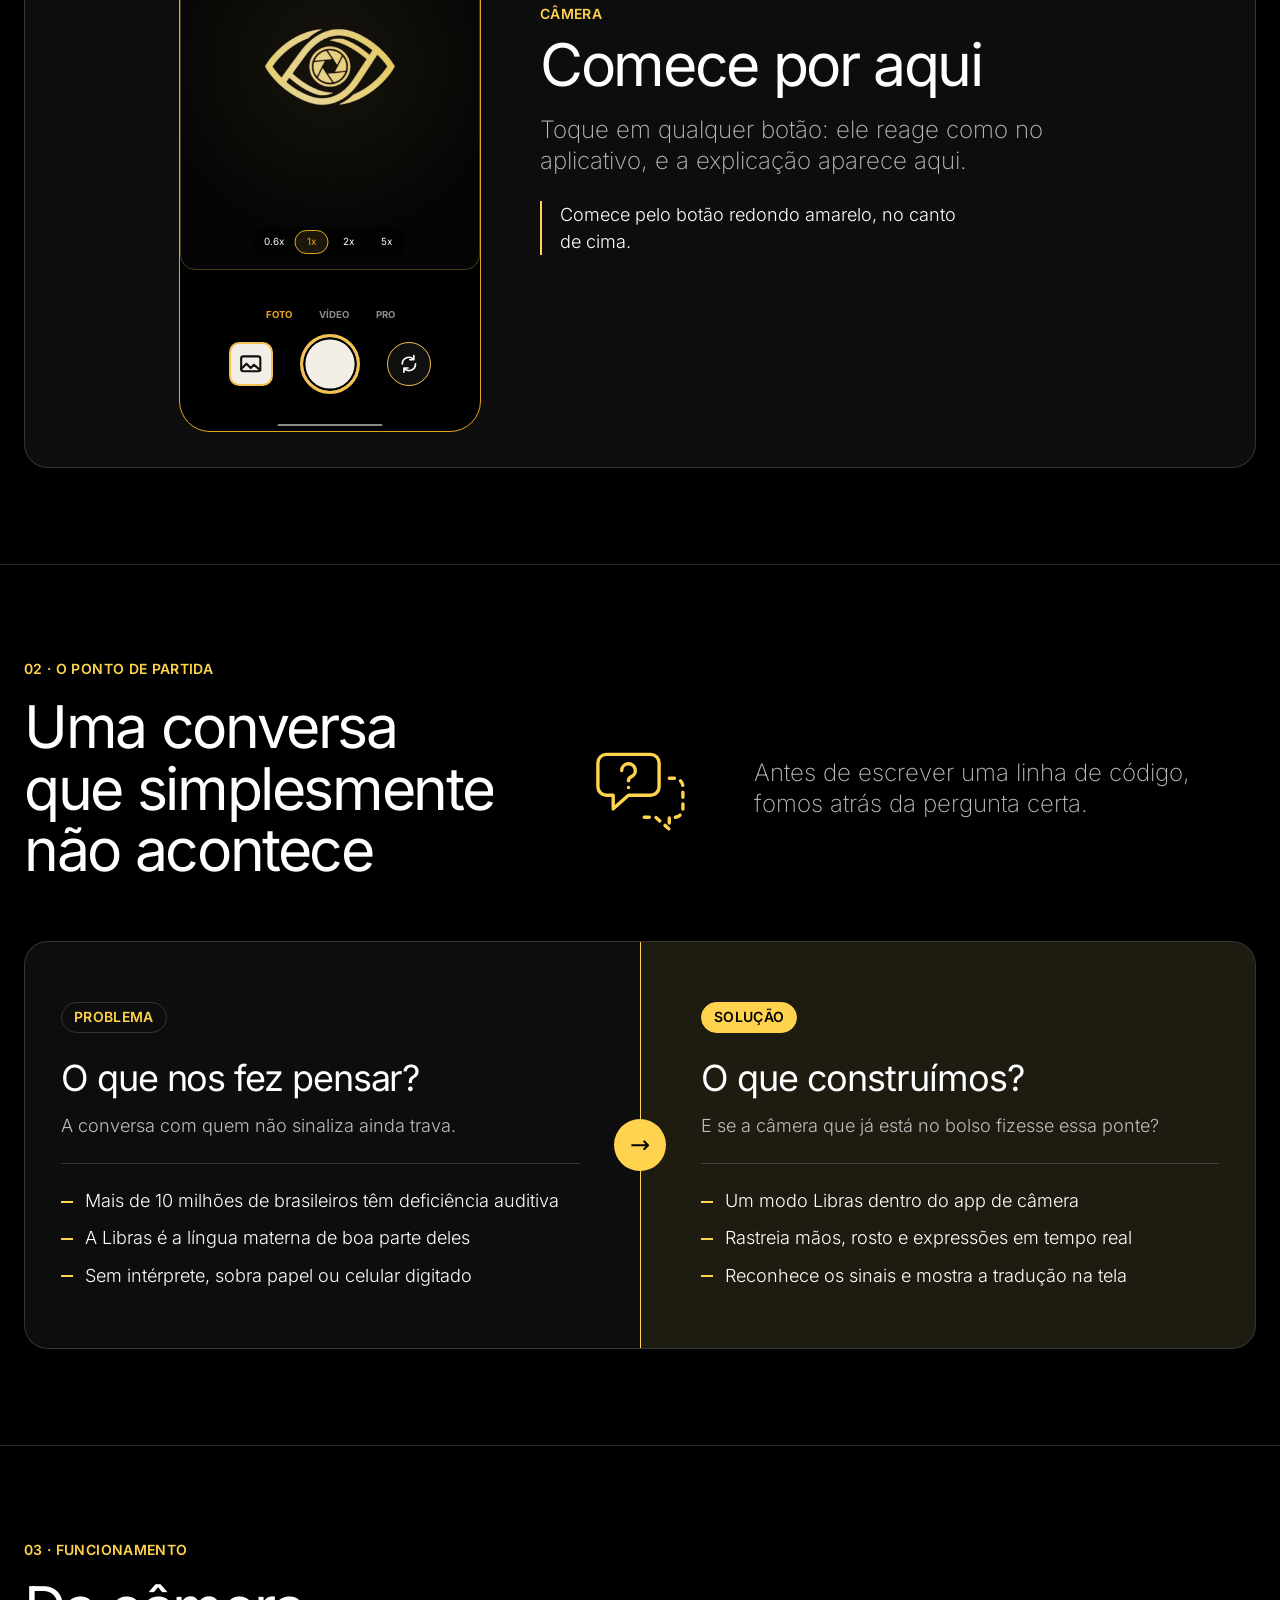
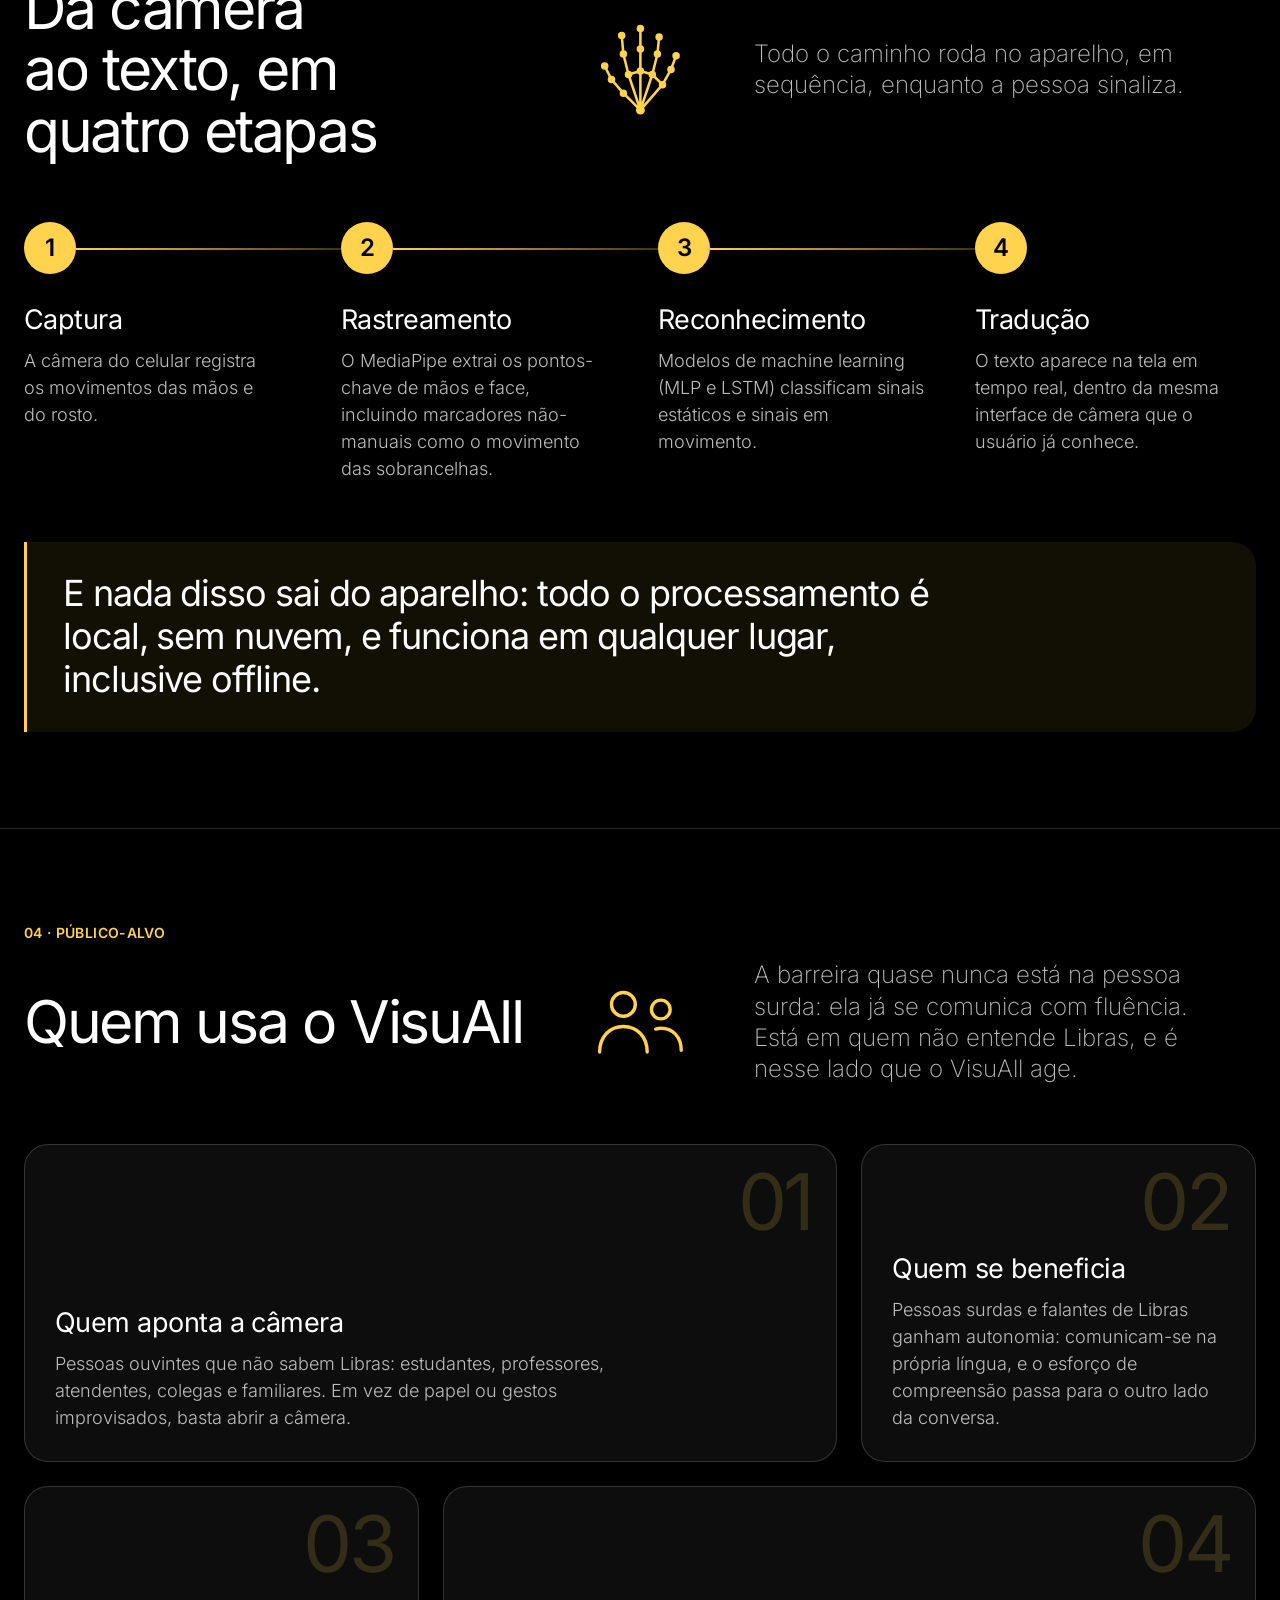
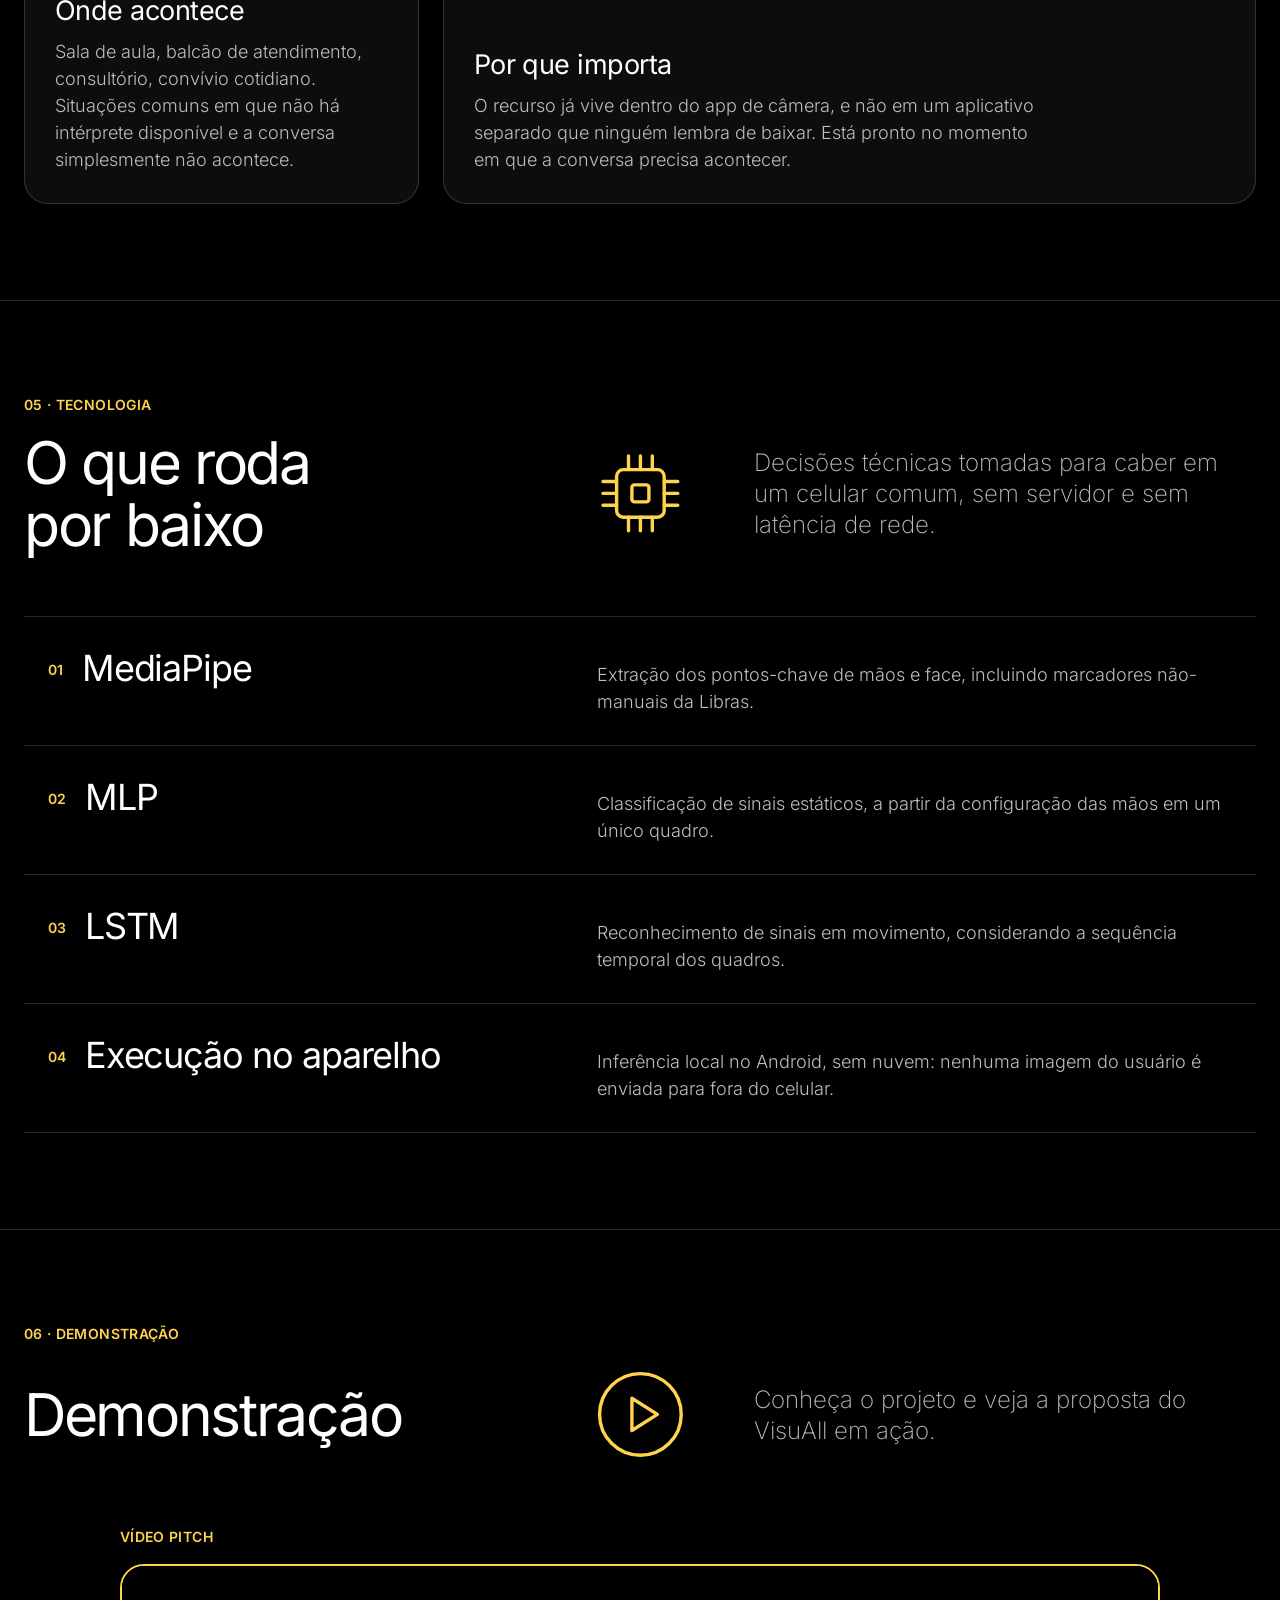
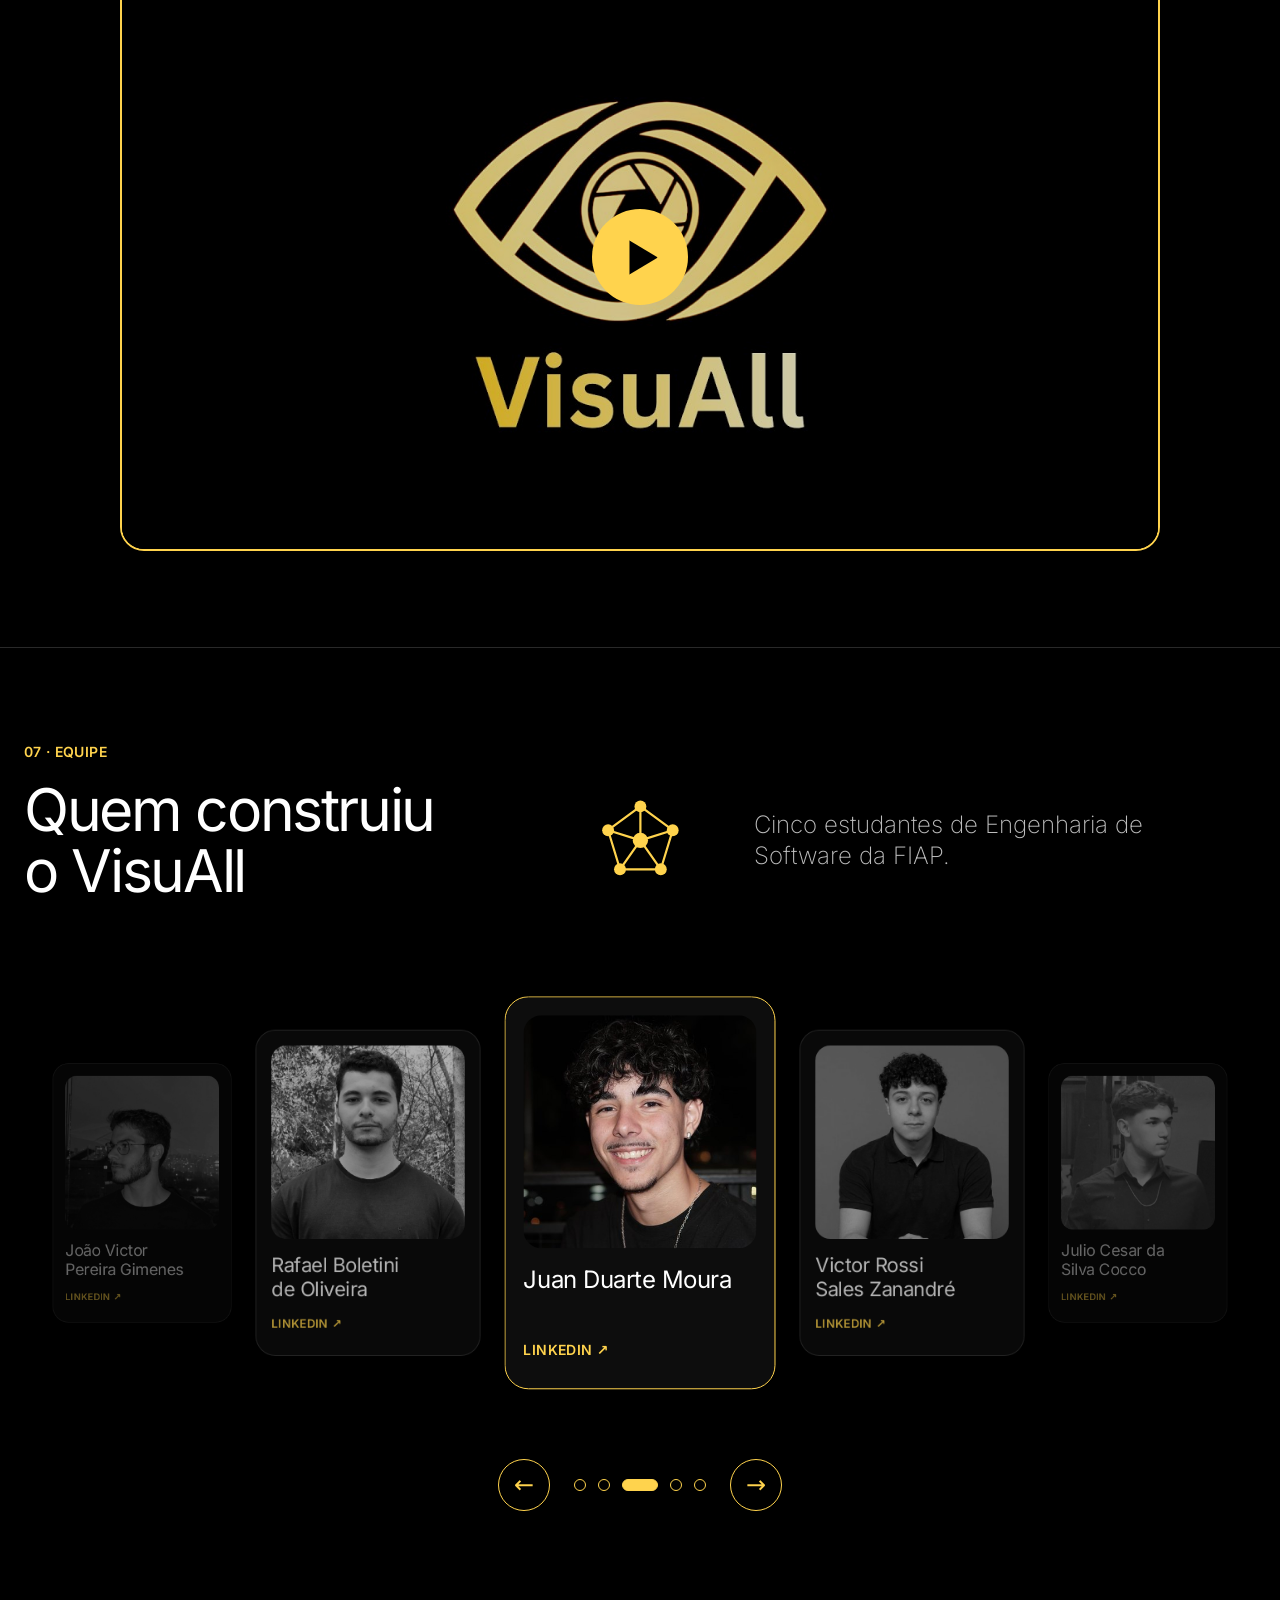
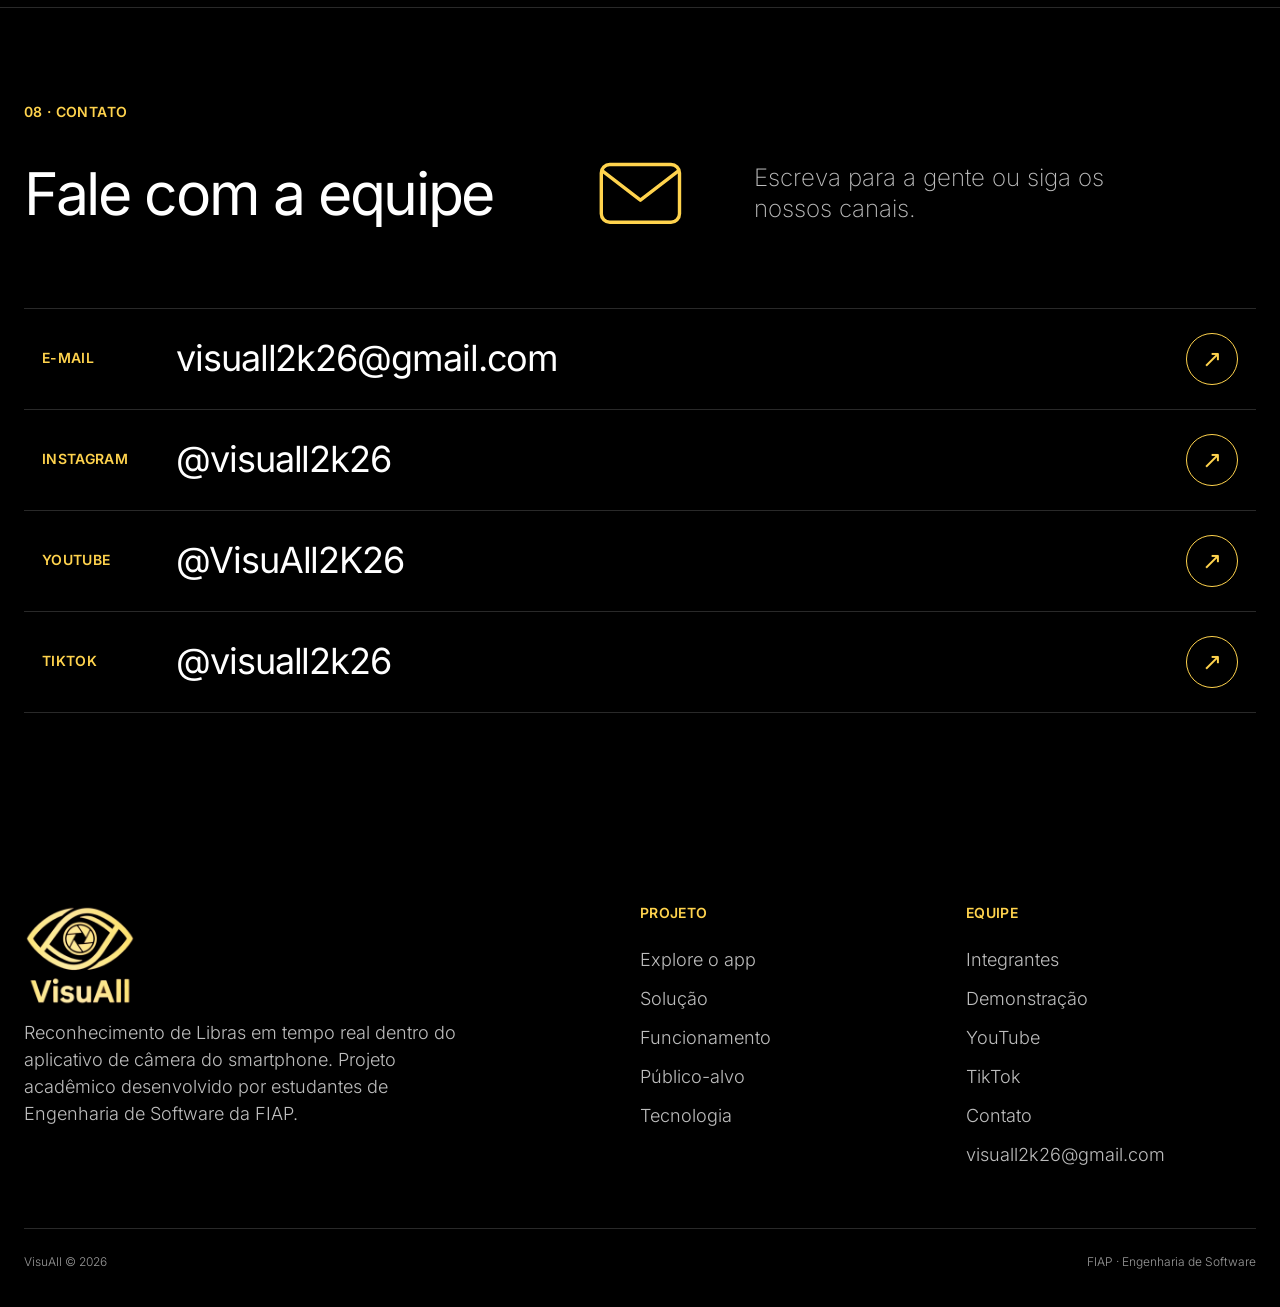
==== commit 5ba84f37: "Site: o celular do explorador nao pula mais quando a explicacao muda Cada explicacao tem uma altura," ====
--- a/site/html/index.html
+++ b/site/html/index.html
@@ -28,12 +28,12 @@
 
     <!-- Estilos ligados direto aqui (sem @import em cadeia). O "?v=" força o
          navegador a buscar a versão nova em vez de reaproveitar uma antiga em cache. -->
-    <link rel="stylesheet" href="../CSS/_global.css?v=20">
-    <link rel="stylesheet" href="../CSS/reset.css?v=20">
-    <link rel="stylesheet" href="../CSS/header.css?v=20">
-    <link rel="stylesheet" href="../CSS/body.css?v=20">
-    <link rel="stylesheet" href="../CSS/app.css?v=20">
-    <link rel="stylesheet" href="../CSS/footer.css?v=20">
+    <link rel="stylesheet" href="../CSS/_global.css?v=21">
+    <link rel="stylesheet" href="../CSS/reset.css?v=21">
+    <link rel="stylesheet" href="../CSS/header.css?v=21">
+    <link rel="stylesheet" href="../CSS/body.css?v=21">
+    <link rel="stylesheet" href="../CSS/app.css?v=21">
+    <link rel="stylesheet" href="../CSS/footer.css?v=21">
 </head>
 <body>
 
@@ -714,9 +714,9 @@
     </footer>
 
     <!-- Scripts de enfeite e interação. Sem eles o site continua navegável. -->
-    <script src="../js/constelacao.js?v=20" defer></script>
-    <script src="../js/explorador.js?v=20" defer></script>
-    <script src="../js/carrossel.js?v=20" defer></script>
-    <script src="../js/video.js?v=20" defer></script>
+    <script src="../js/constelacao.js?v=21" defer></script>
+    <script src="../js/explorador.js?v=21" defer></script>
+    <script src="../js/carrossel.js?v=21" defer></script>
+    <script src="../js/video.js?v=21" defer></script>
 </body>
 </html>
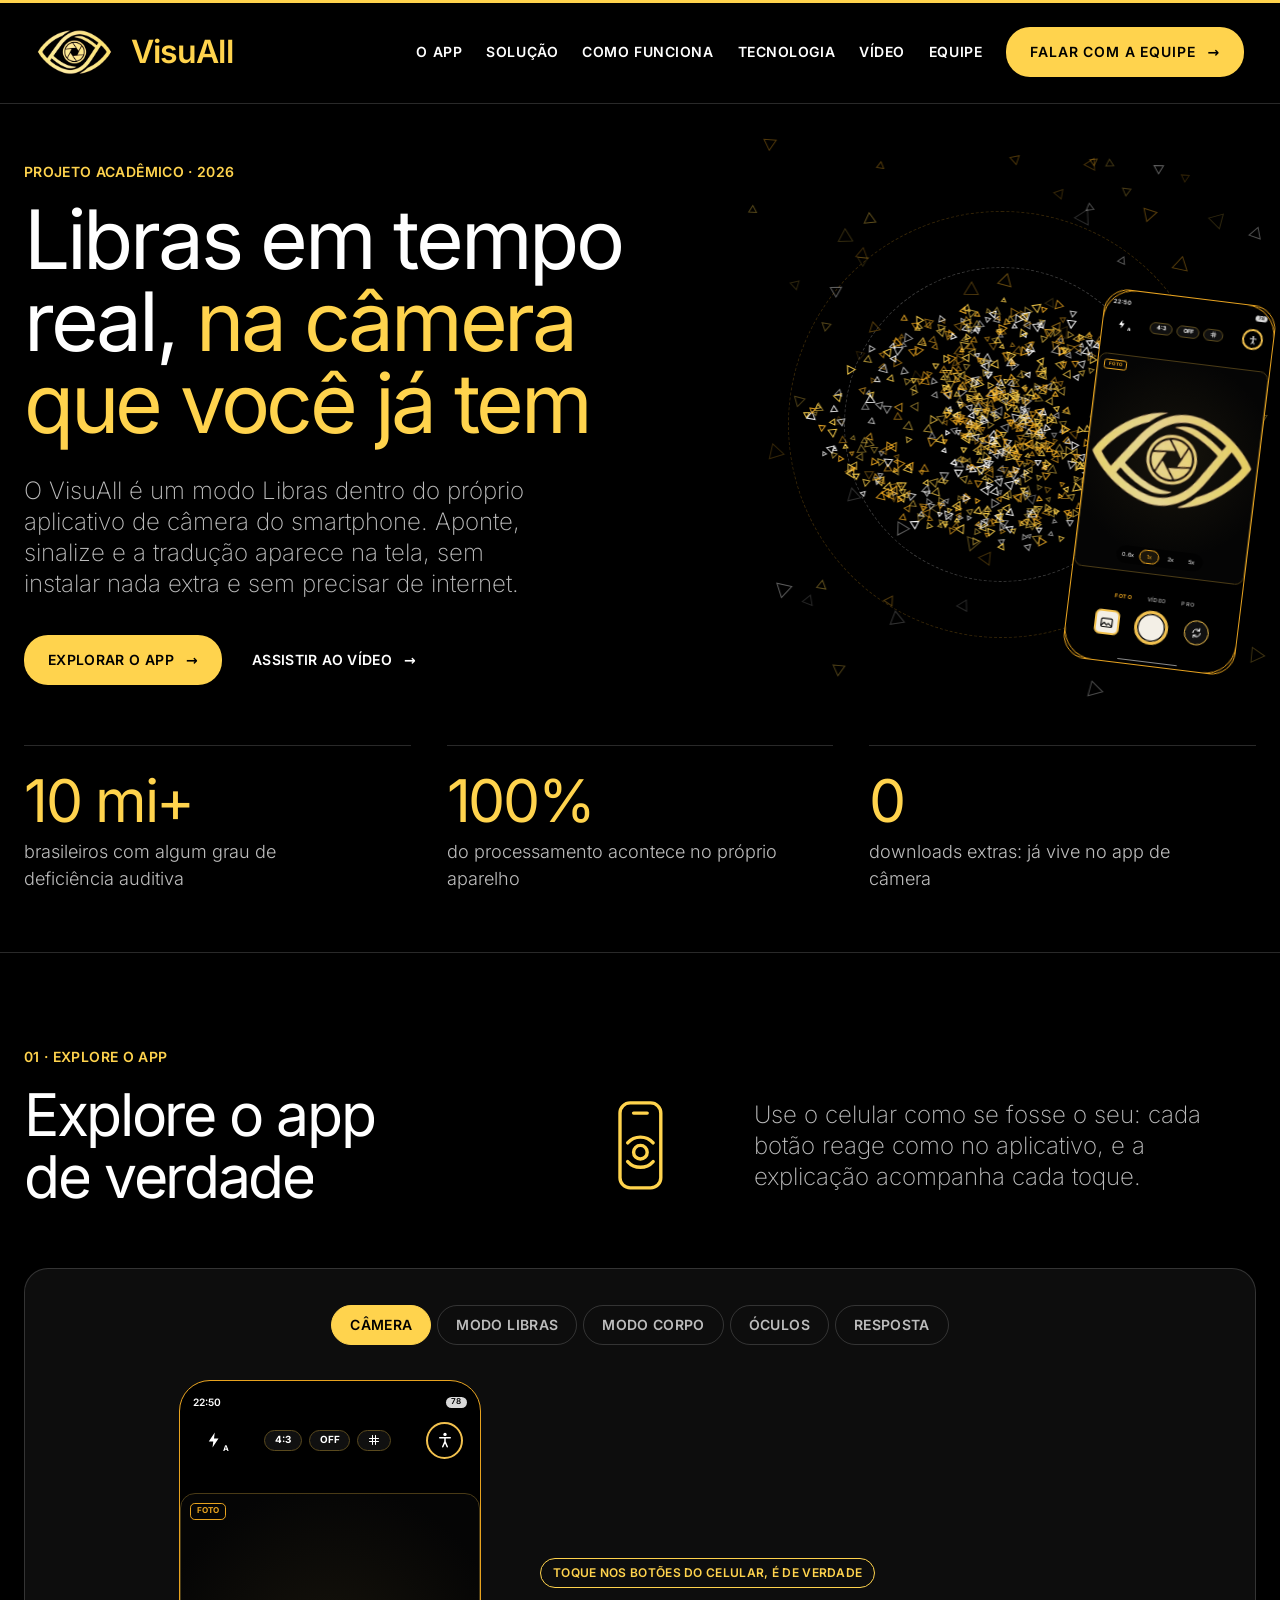
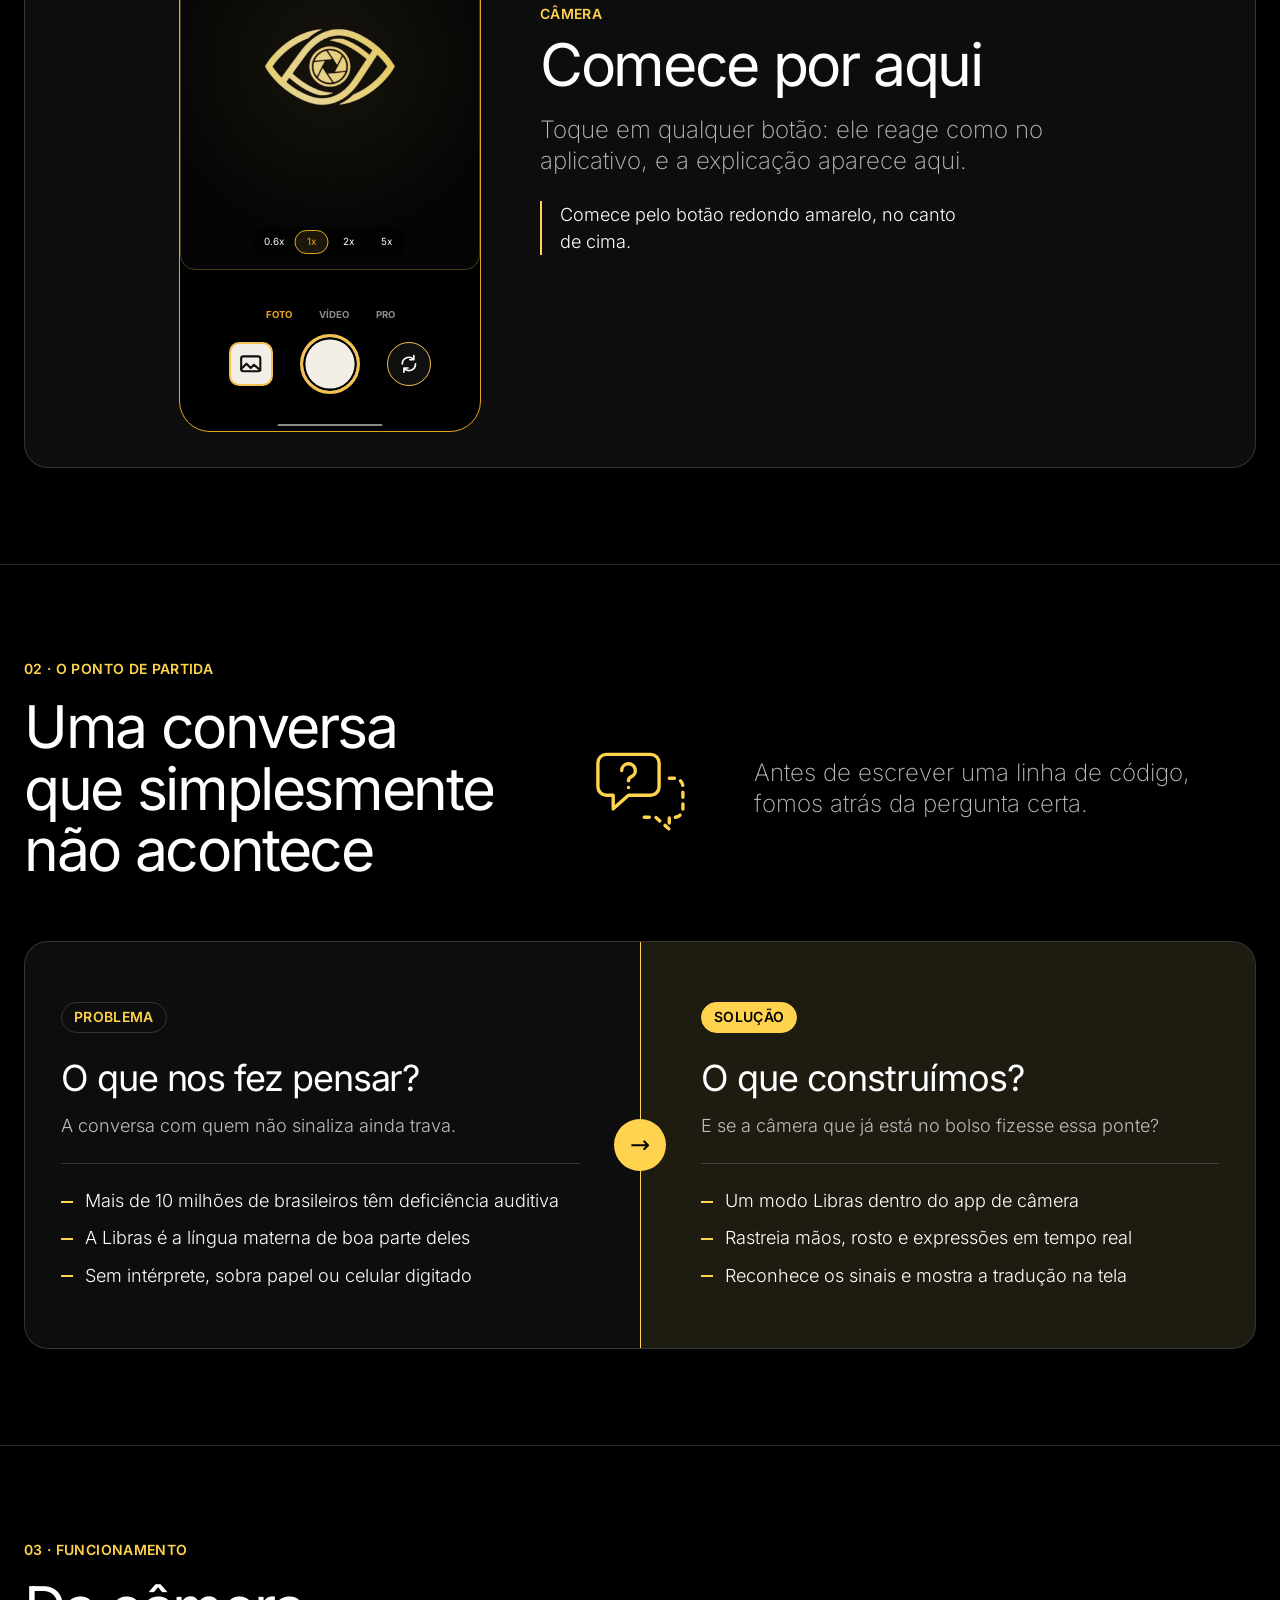
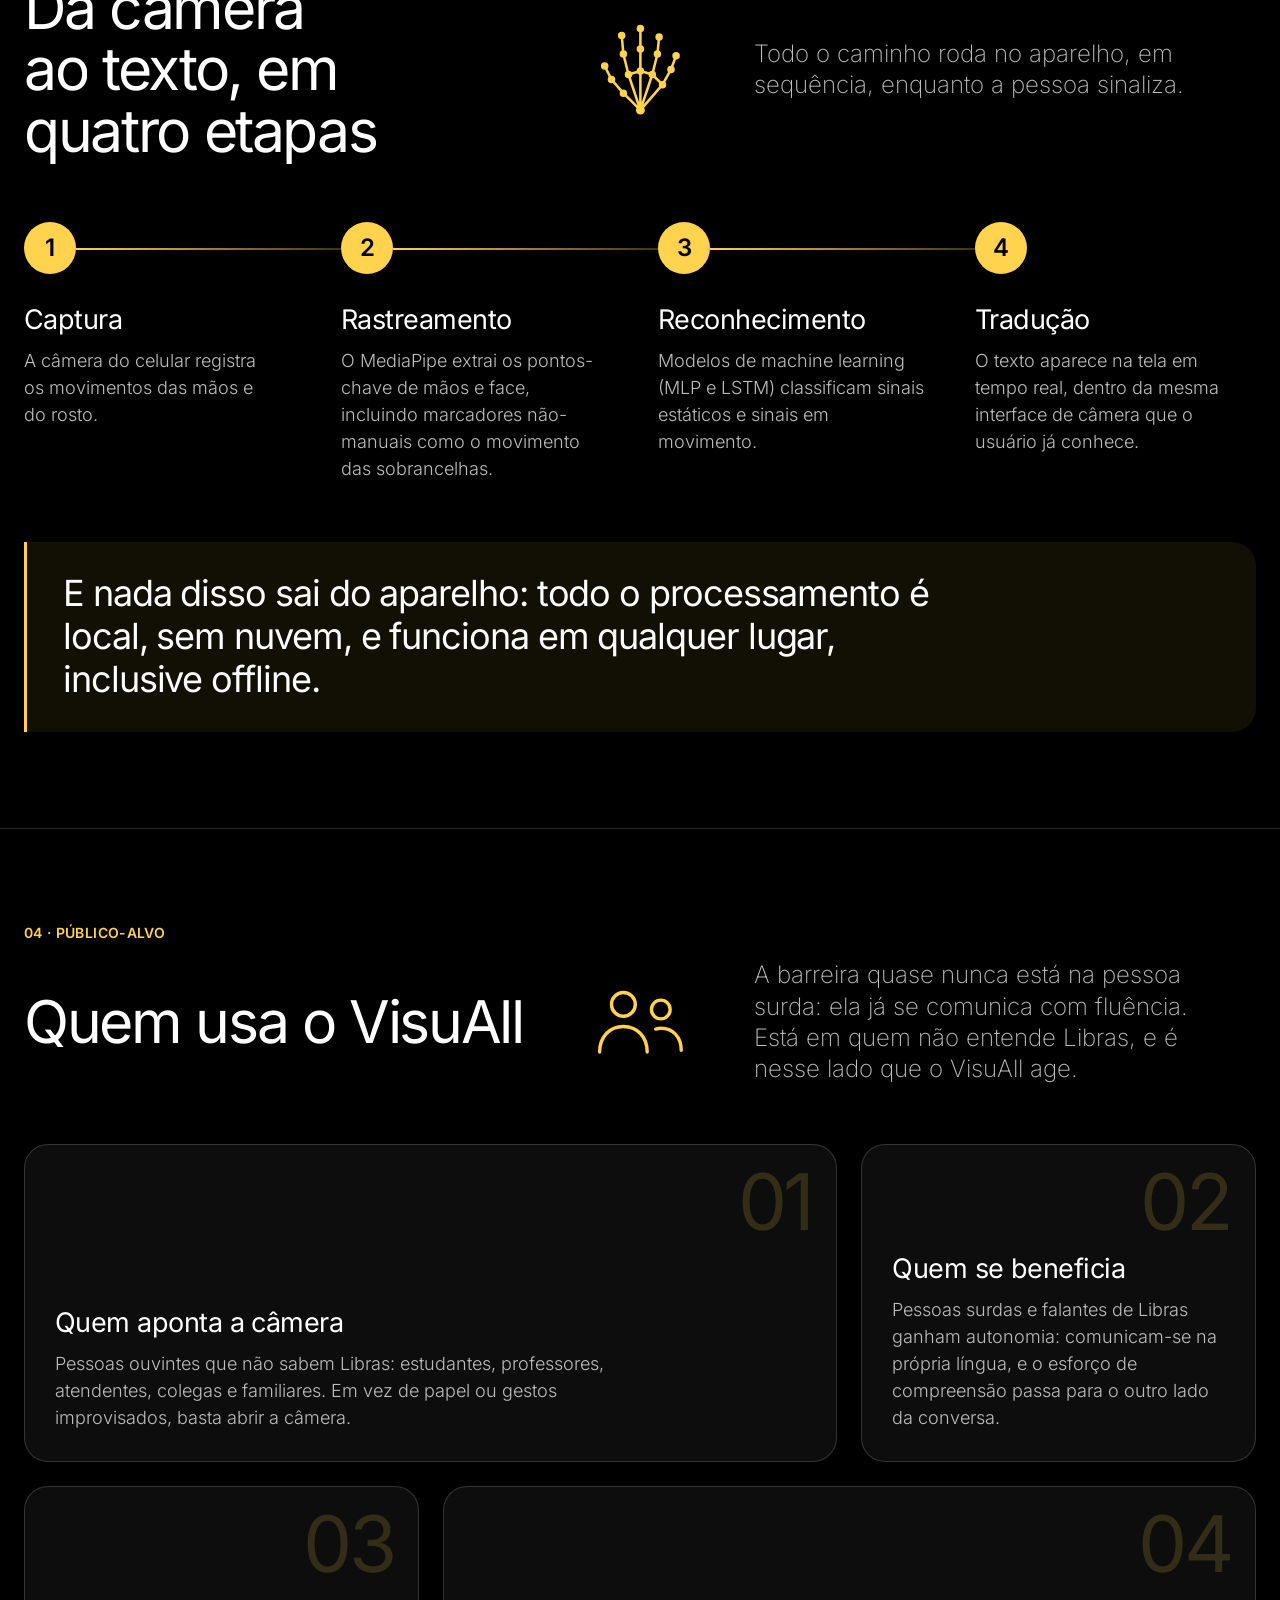
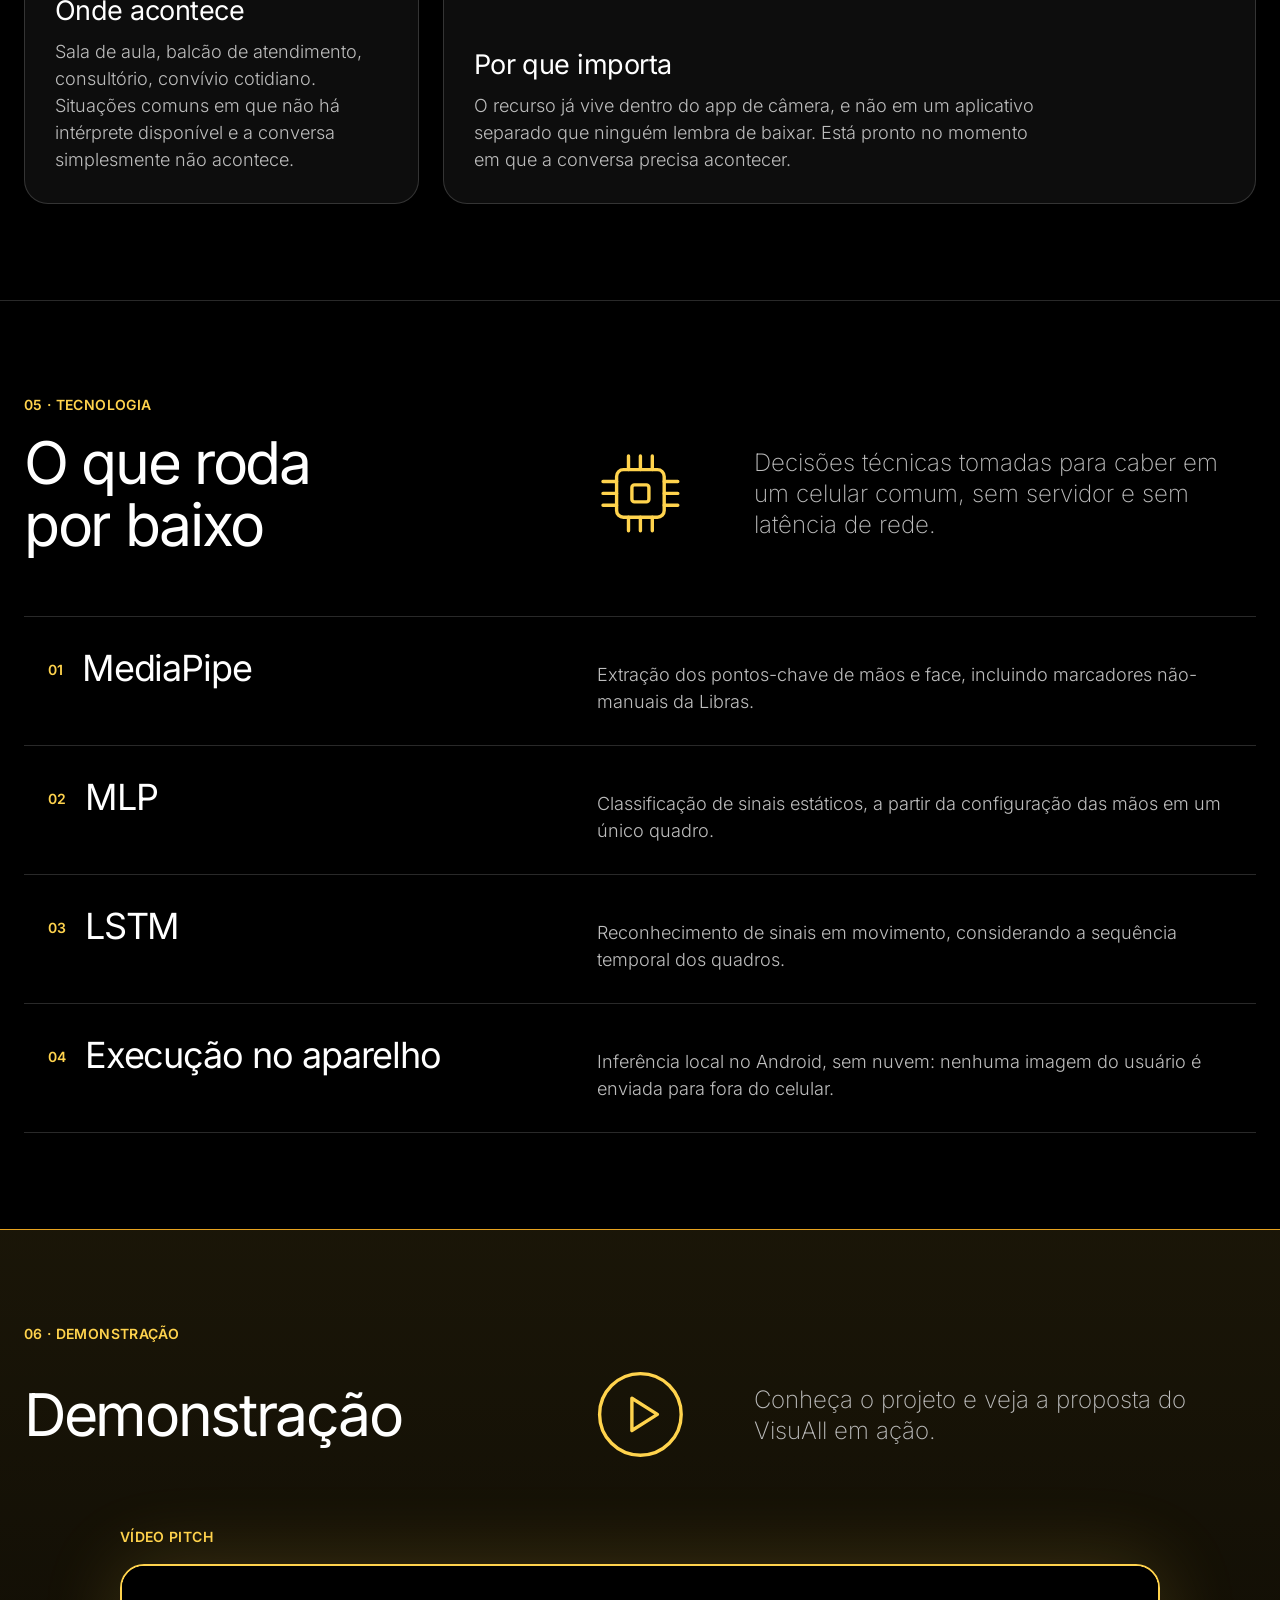
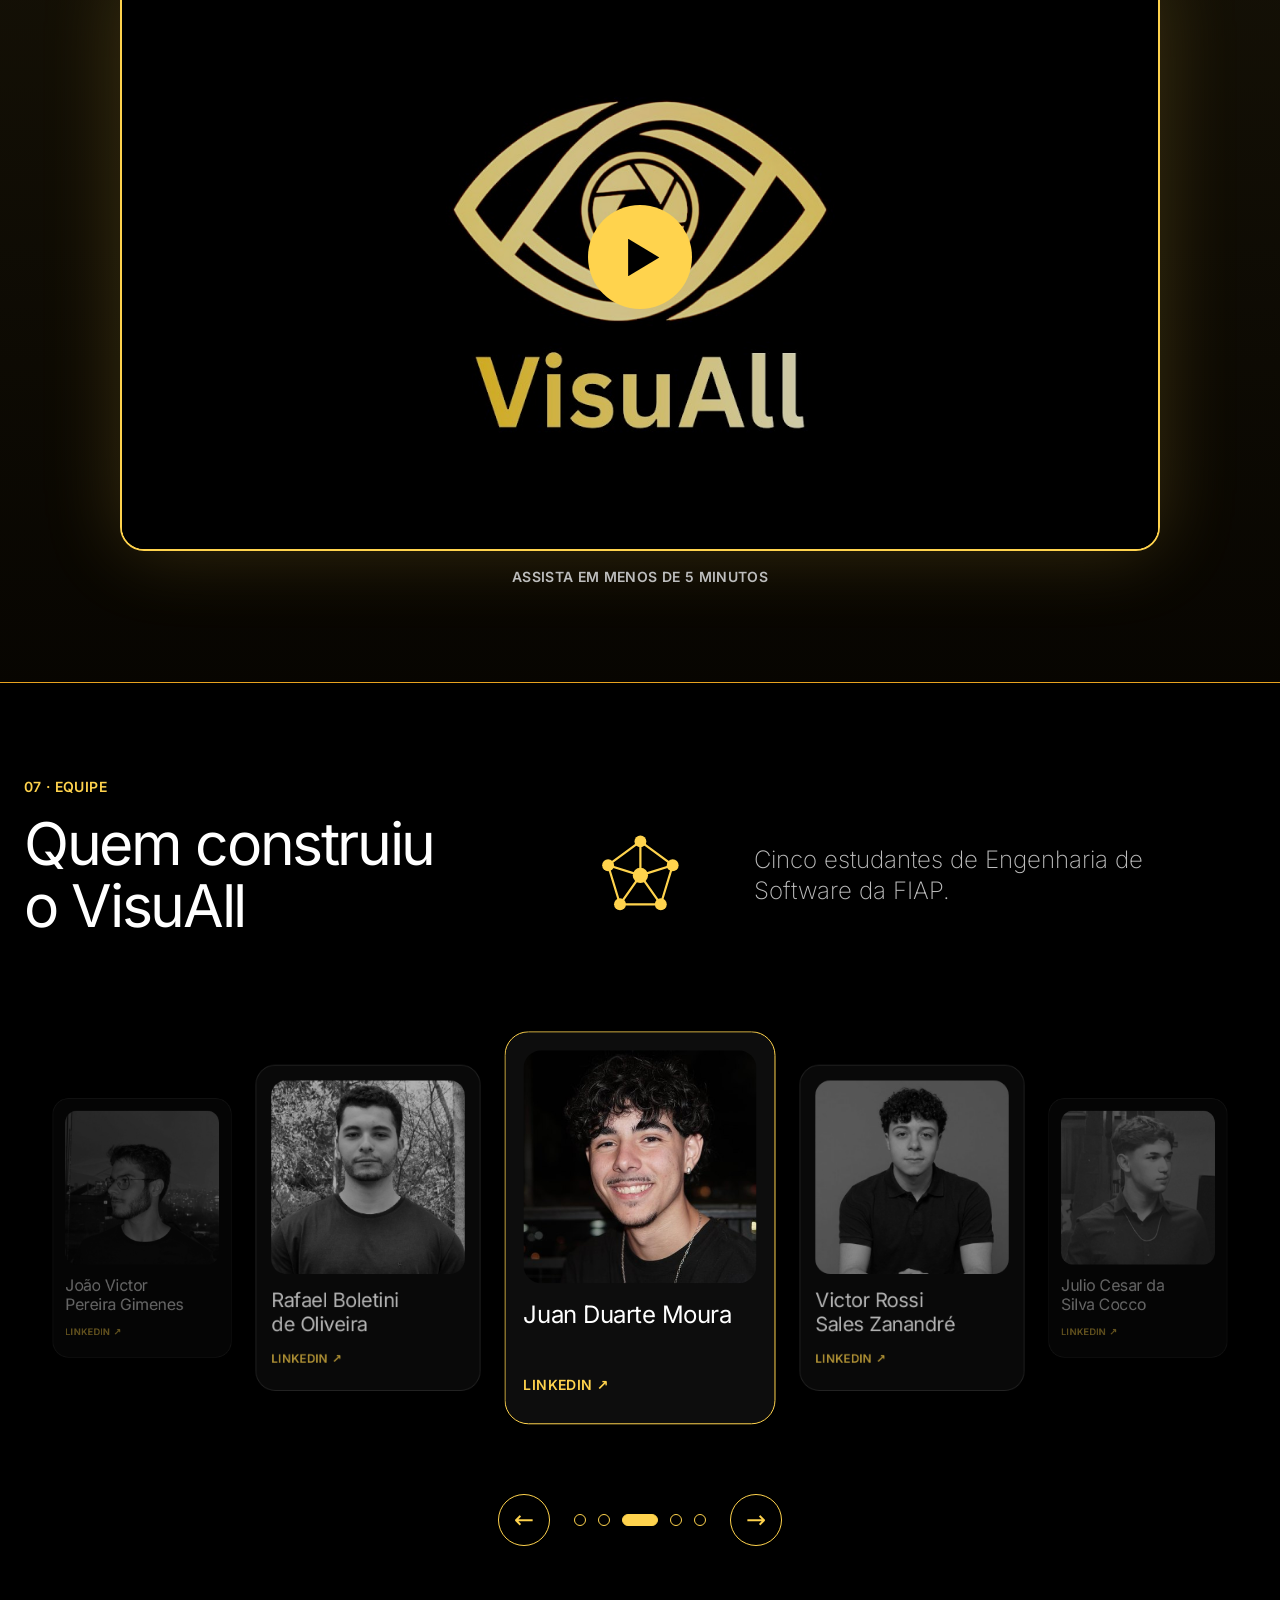
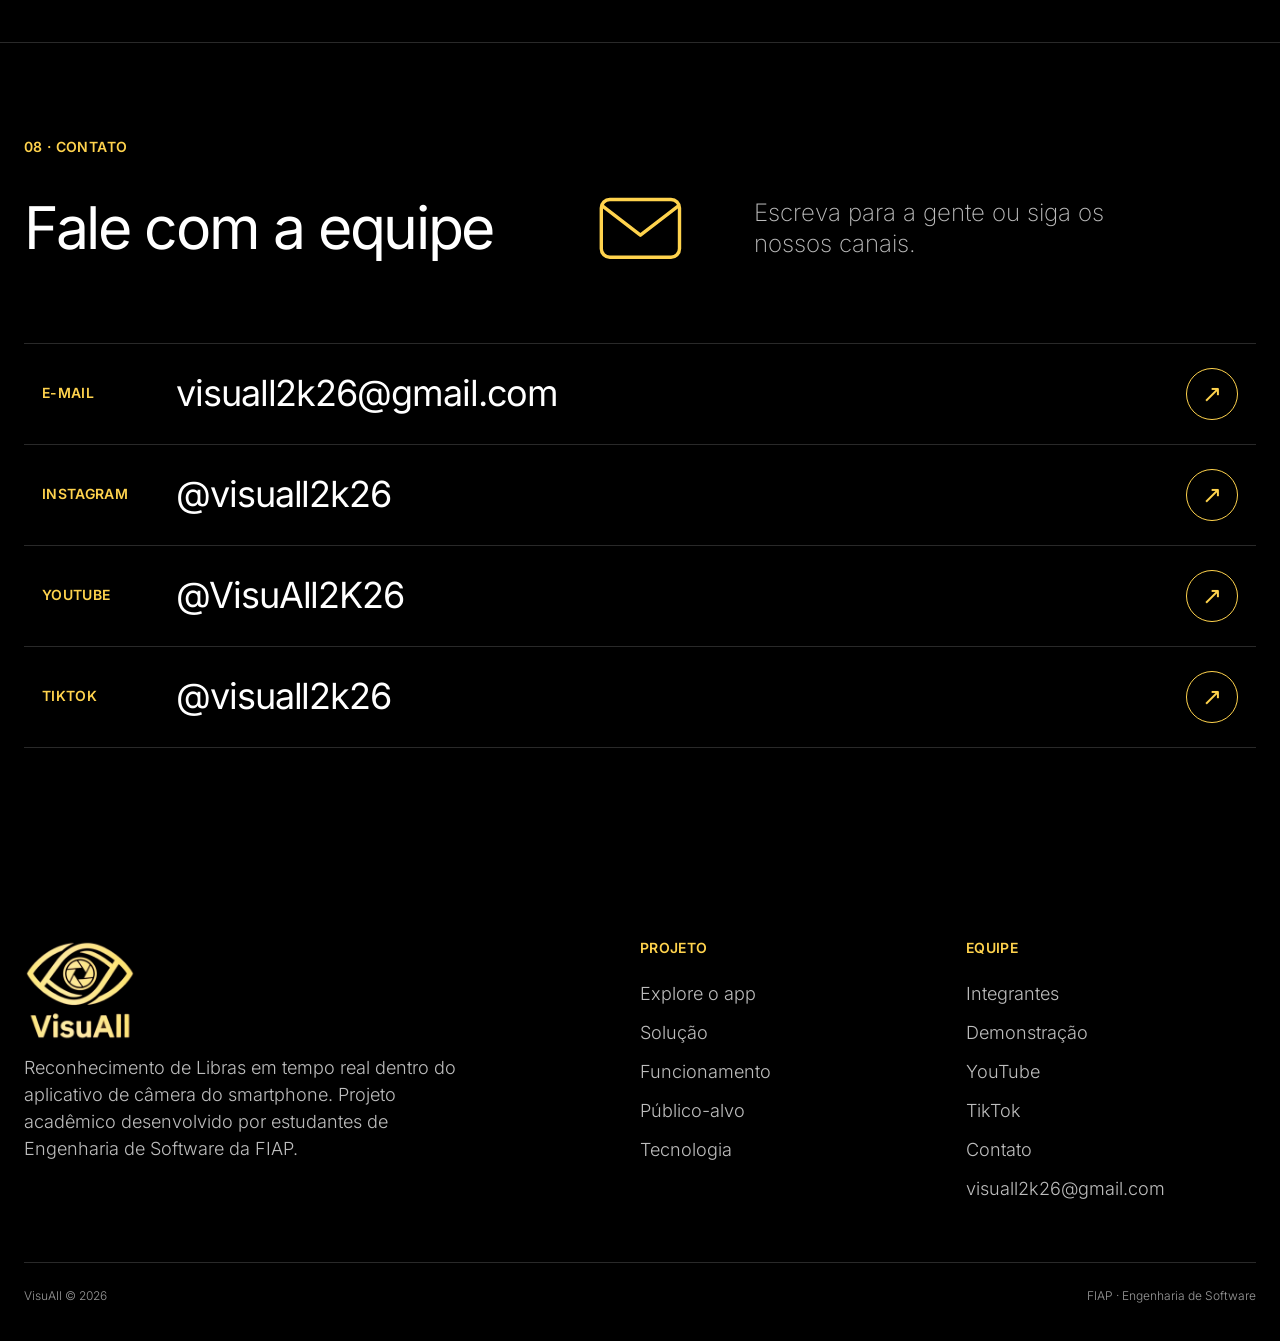
==== commit e34f8efa: "Site: video em destaque e explorador sem nenhum movimento de tela - Secao do video com fundo dourado" ====
--- a/site/html/index.html
+++ b/site/html/index.html
@@ -28,12 +28,12 @@
 
     <!-- Estilos ligados direto aqui (sem @import em cadeia). O "?v=" força o
          navegador a buscar a versão nova em vez de reaproveitar uma antiga em cache. -->
-    <link rel="stylesheet" href="../CSS/_global.css?v=21">
-    <link rel="stylesheet" href="../CSS/reset.css?v=21">
-    <link rel="stylesheet" href="../CSS/header.css?v=21">
-    <link rel="stylesheet" href="../CSS/body.css?v=21">
-    <link rel="stylesheet" href="../CSS/app.css?v=21">
-    <link rel="stylesheet" href="../CSS/footer.css?v=21">
+    <link rel="stylesheet" href="../CSS/_global.css?v=22">
+    <link rel="stylesheet" href="../CSS/reset.css?v=22">
+    <link rel="stylesheet" href="../CSS/header.css?v=22">
+    <link rel="stylesheet" href="../CSS/body.css?v=22">
+    <link rel="stylesheet" href="../CSS/app.css?v=22">
+    <link rel="stylesheet" href="../CSS/footer.css?v=22">
 </head>
 <body>
 
@@ -99,7 +99,7 @@
 
                 <div class="hero-acoes">
                     <a class="btn btn--primario" href="#explorar">Explorar o app</a>
-                    <a class="btn btn--secundario" href="#funcionamento">Ver como funciona</a>
+                    <a class="btn btn--secundario" href="#galeria">Assistir ao vídeo</a>
                 </div>
             </div>
 
@@ -529,7 +529,7 @@
         </section>
 
         <!-- ================= GALERIA ================= -->
-        <section class="secao" id="galeria">
+        <section class="secao secao--video" id="galeria">
             <div class="recipiente">
                 <div class="secao-cabecalho revela">
                     <p class="secao-rotulo">06 · Demonstração</p>
@@ -550,6 +550,7 @@
                                 <span class="so-leitor">Assistir à demonstração do aplicativo VisuAll</span>
                             </a>
                         </div>
+                        <figcaption class="video-legenda">Assista em menos de 5 minutos</figcaption>
                     </figure>
                 </div>
             </div>
@@ -714,9 +715,9 @@
     </footer>
 
     <!-- Scripts de enfeite e interação. Sem eles o site continua navegável. -->
-    <script src="../js/constelacao.js?v=21" defer></script>
-    <script src="../js/explorador.js?v=21" defer></script>
-    <script src="../js/carrossel.js?v=21" defer></script>
-    <script src="../js/video.js?v=21" defer></script>
+    <script src="../js/constelacao.js?v=22" defer></script>
+    <script src="../js/explorador.js?v=22" defer></script>
+    <script src="../js/carrossel.js?v=22" defer></script>
+    <script src="../js/video.js?v=22" defer></script>
 </body>
 </html>
--- a/site/CSS/body.css
+++ b/site/CSS/body.css
@@ -829,6 +829,17 @@
    7. Galeria — vídeo emoldurado em amarelo
    -------------------------------------------------------------------------- */
 
+/* A seção do vídeo é a única com fundo dourado: quebra o ritmo do preto e
+   marca que ali há algo para assistir */
+.secao--video{
+    border-block: 1px solid var(--color-dourado);
+    background: linear-gradient(180deg, rgba(255, 211, 77, 0.1), rgba(232, 163, 31, 0.03));
+}
+
+.secao--video + .secao{
+    border-top: 0;
+}
+
 .galeria-video{
     display: grid;
     gap: var(--spacing-18);
@@ -840,6 +851,10 @@
     overflow: hidden;
     border: 2px solid var(--color-amarelo);
     border-radius: var(--radius-3xl);
+}
+
+.moldura--video{
+    box-shadow: 0 0 80px rgba(255, 211, 77, 0.18);
 }
 
 .moldura--video iframe{
@@ -871,12 +886,36 @@
 .video-play{
     position: absolute;
     inset: 0;
-    width: clamp(64px, 9vw, 96px);
+    width: clamp(72px, 9vw, 104px);
     aspect-ratio: 1;
     margin: auto;
     border-radius: var(--radius-full);
     background-color: var(--color-amarelo);
     transition: scale var(--t-media);
+}
+
+/* Anel que pulsa em volta do play, chamando o clique */
+.video-play::after{
+    content: "";
+    position: absolute;
+    inset: 0;
+    border-radius: var(--radius-full);
+    animation: video-pulso 1.8s ease-out infinite;
+}
+
+@keyframes video-pulso{
+    from{ box-shadow: 0 0 0 0 rgba(255, 211, 77, 0.65); }
+    to{   box-shadow: 0 0 0 30px rgba(255, 211, 77, 0); }
+}
+
+.video-legenda{
+    font-size: var(--text-label);
+    font-weight: var(--font-weight-semibold);
+    line-height: var(--leading-label);
+    letter-spacing: var(--tracking-label);
+    text-align: center;
+    text-transform: uppercase;
+    color: var(--color-prata);
 }
 
 .video-play::before{
@@ -1332,19 +1371,29 @@
         order: 1;
     }
 
+    /* A altura do cartão é fixada pelo script (a da explicação mais longa),
+       para o celular logo abaixo nunca sair do lugar quando o texto muda */
     .x-info{
+        position: relative;
         order: -1;
         width: 100%;
         min-height: 150px;
-        padding: var(--spacing-18) var(--spacing-24);
+        padding: var(--spacing-30) var(--spacing-24) var(--spacing-18);
         border: 1px solid var(--color-linha);
         border-radius: var(--spacing-18);
         background-color: var(--color-preto);
     }
 
+    /* O aviso fica sobre a borda de cima do cartão, sem ocupar altura */
     .x-info-aviso{
-        margin-bottom: var(--spacing-12);
+        position: absolute;
+        top: 0;
+        left: var(--spacing-18);
+        max-width: calc(100% - 2 * var(--spacing-18));
+        margin: 0;
         padding: 3px var(--spacing-12);
+        translate: 0 -50%;
+        background-color: var(--color-preto);
         font-size: 11px;
     }
 
@@ -1363,9 +1412,9 @@
     .x-info-texto{
         max-width: none;
         margin-top: var(--spacing-12);
-        font-size: 15px;
+        font-size: 14px;
         font-weight: var(--font-weight-regular);
-        line-height: 1.55;
+        line-height: 1.5;
         text-wrap: pretty;
     }
 
@@ -1376,14 +1425,14 @@
         padding: var(--spacing-12) 0 0;
         border-left: 0;
         border-top: 1px solid var(--color-linha);
-        font-size: 14px;
-        line-height: 1.5;
+        font-size: 13.5px;
+        line-height: 1.45;
         color: var(--color-amarelo);
         text-wrap: pretty;
     }
 
     .x-info-imagem{
-        width: min(100%, 260px);
+        width: min(100%, 200px);
         margin-top: var(--spacing-12);
     }
 
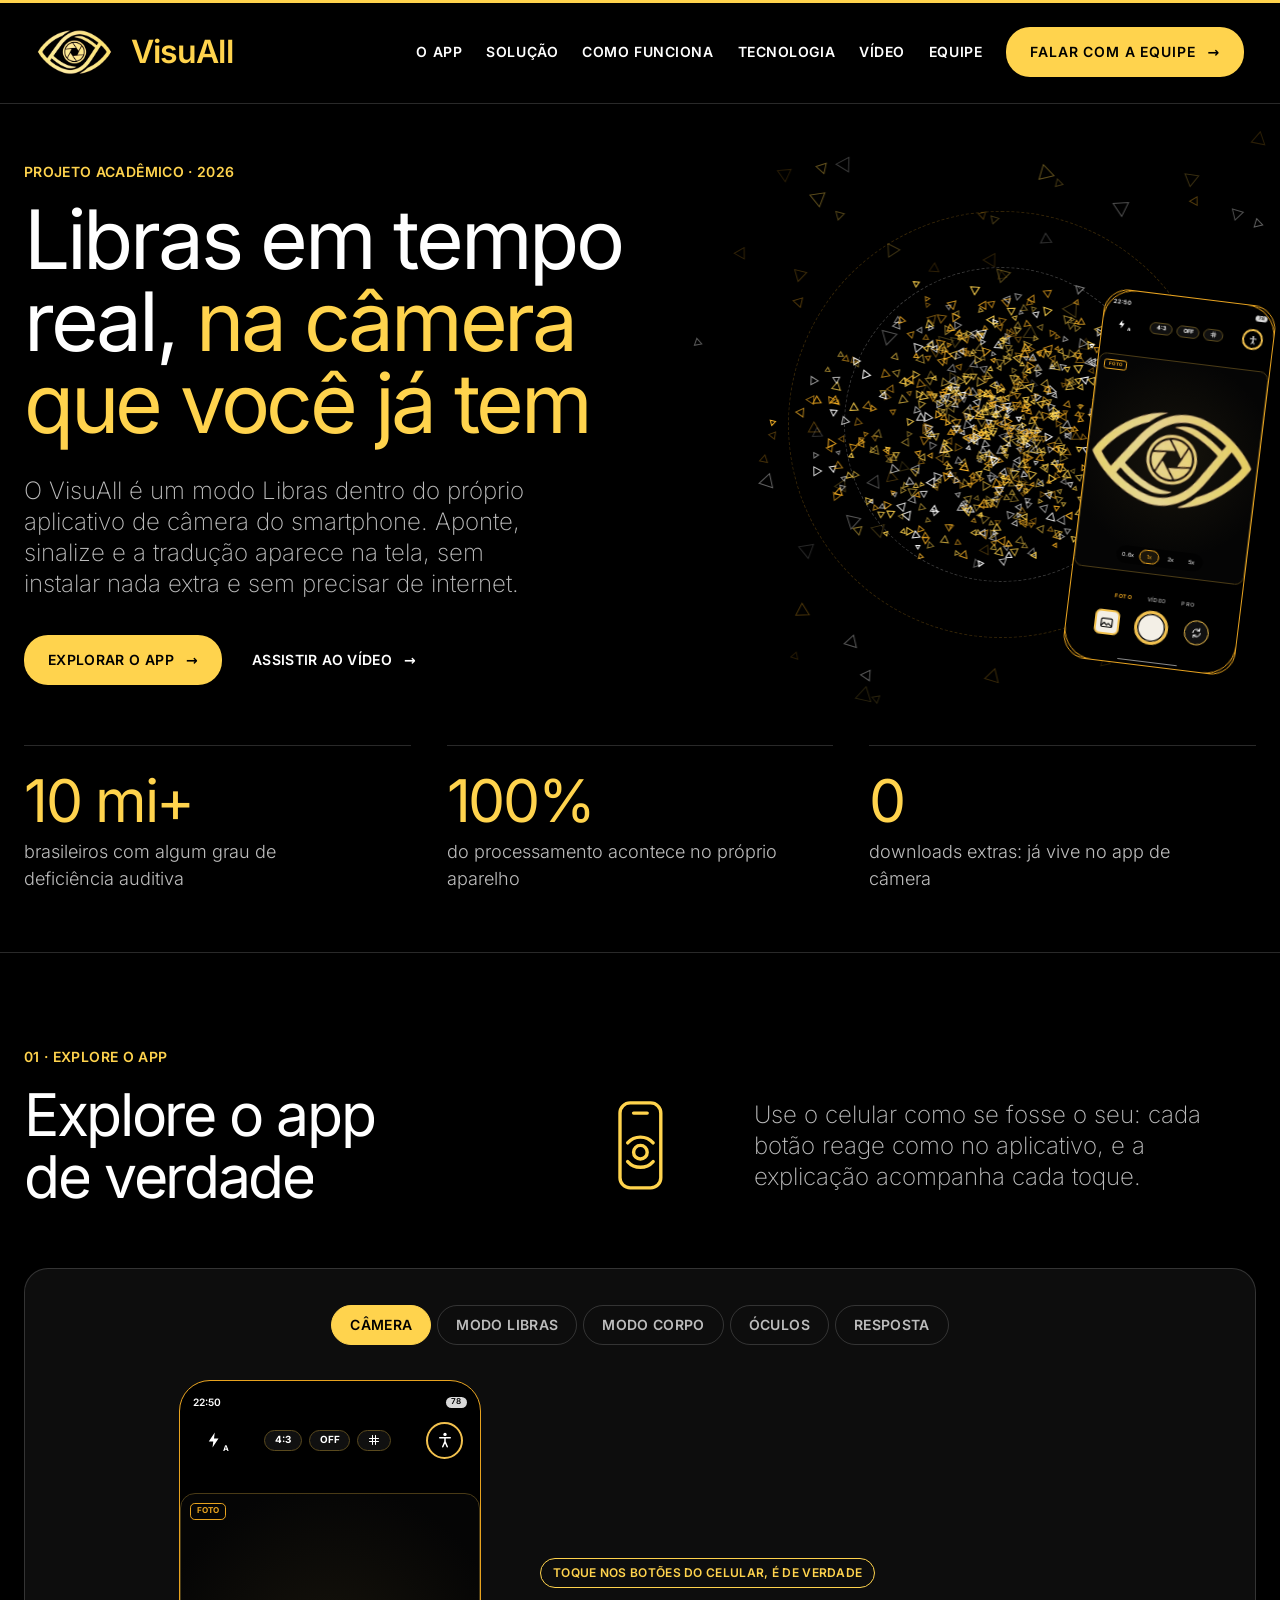
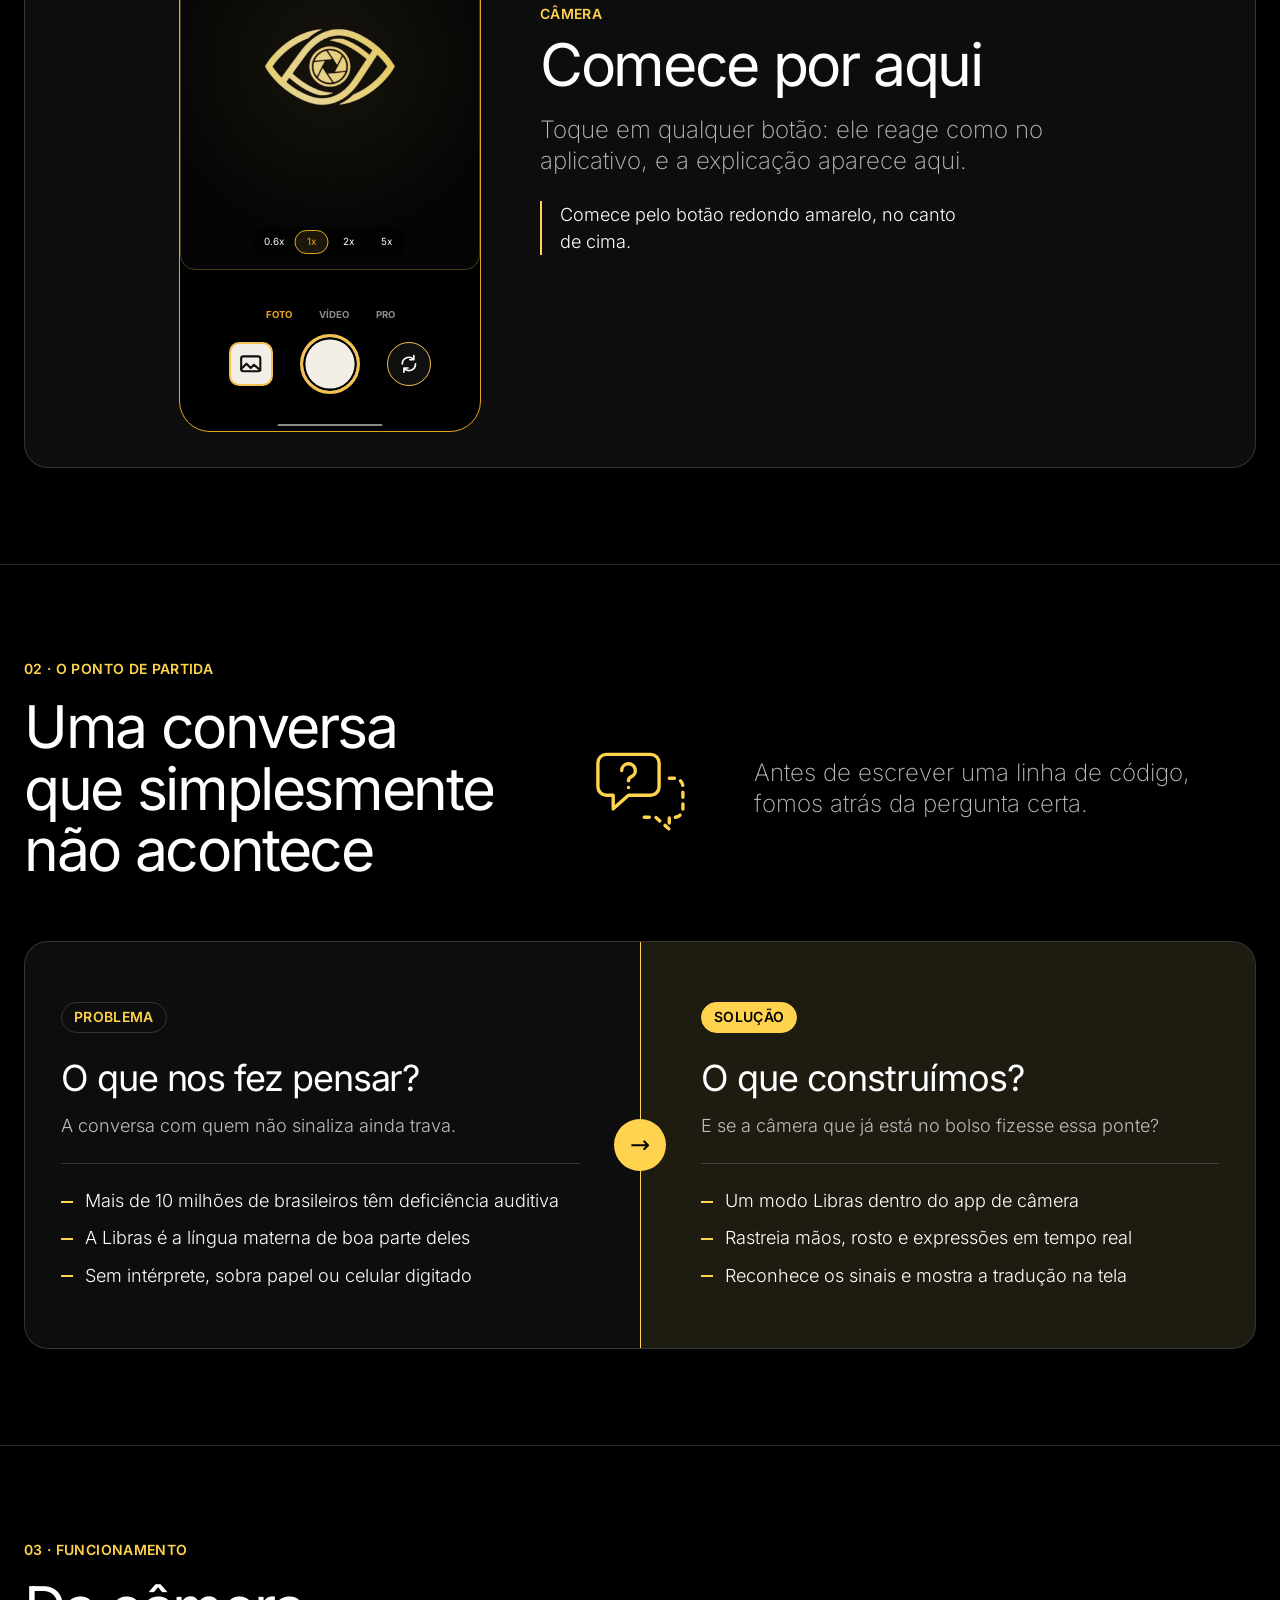
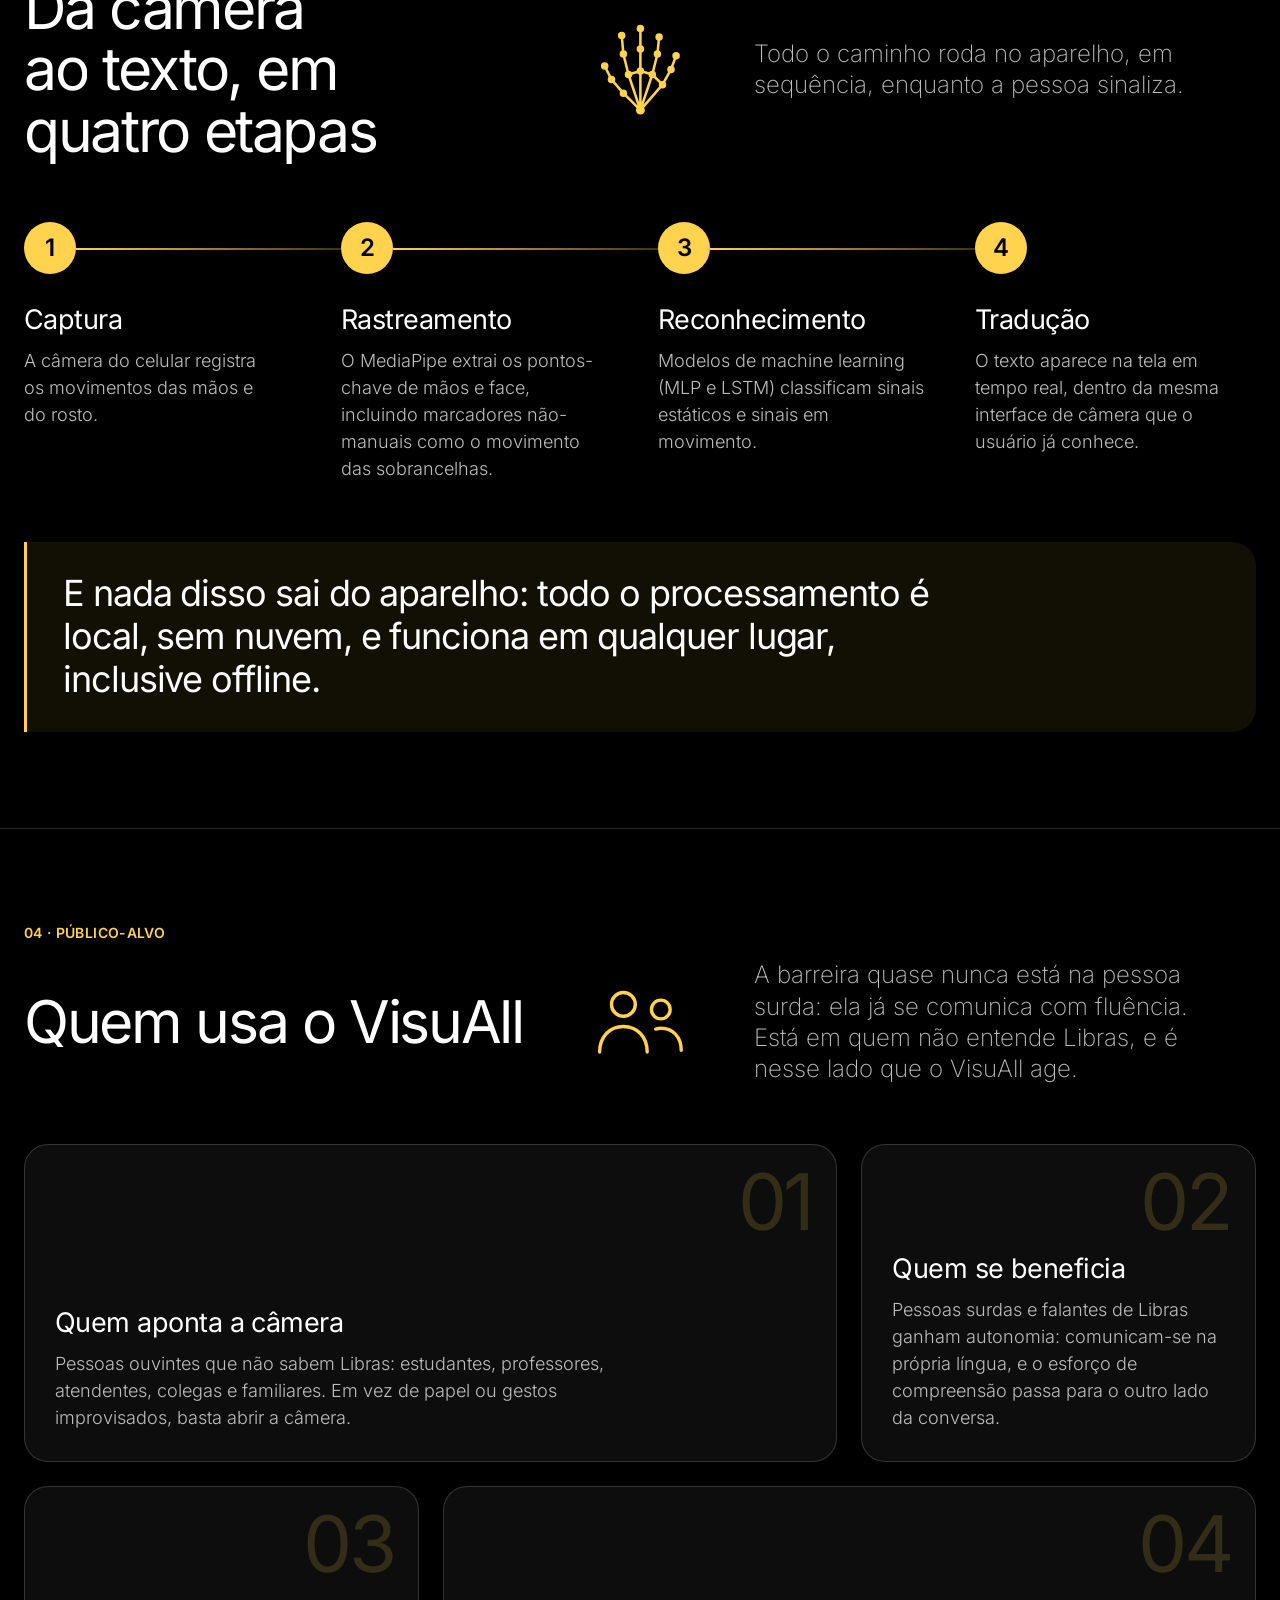
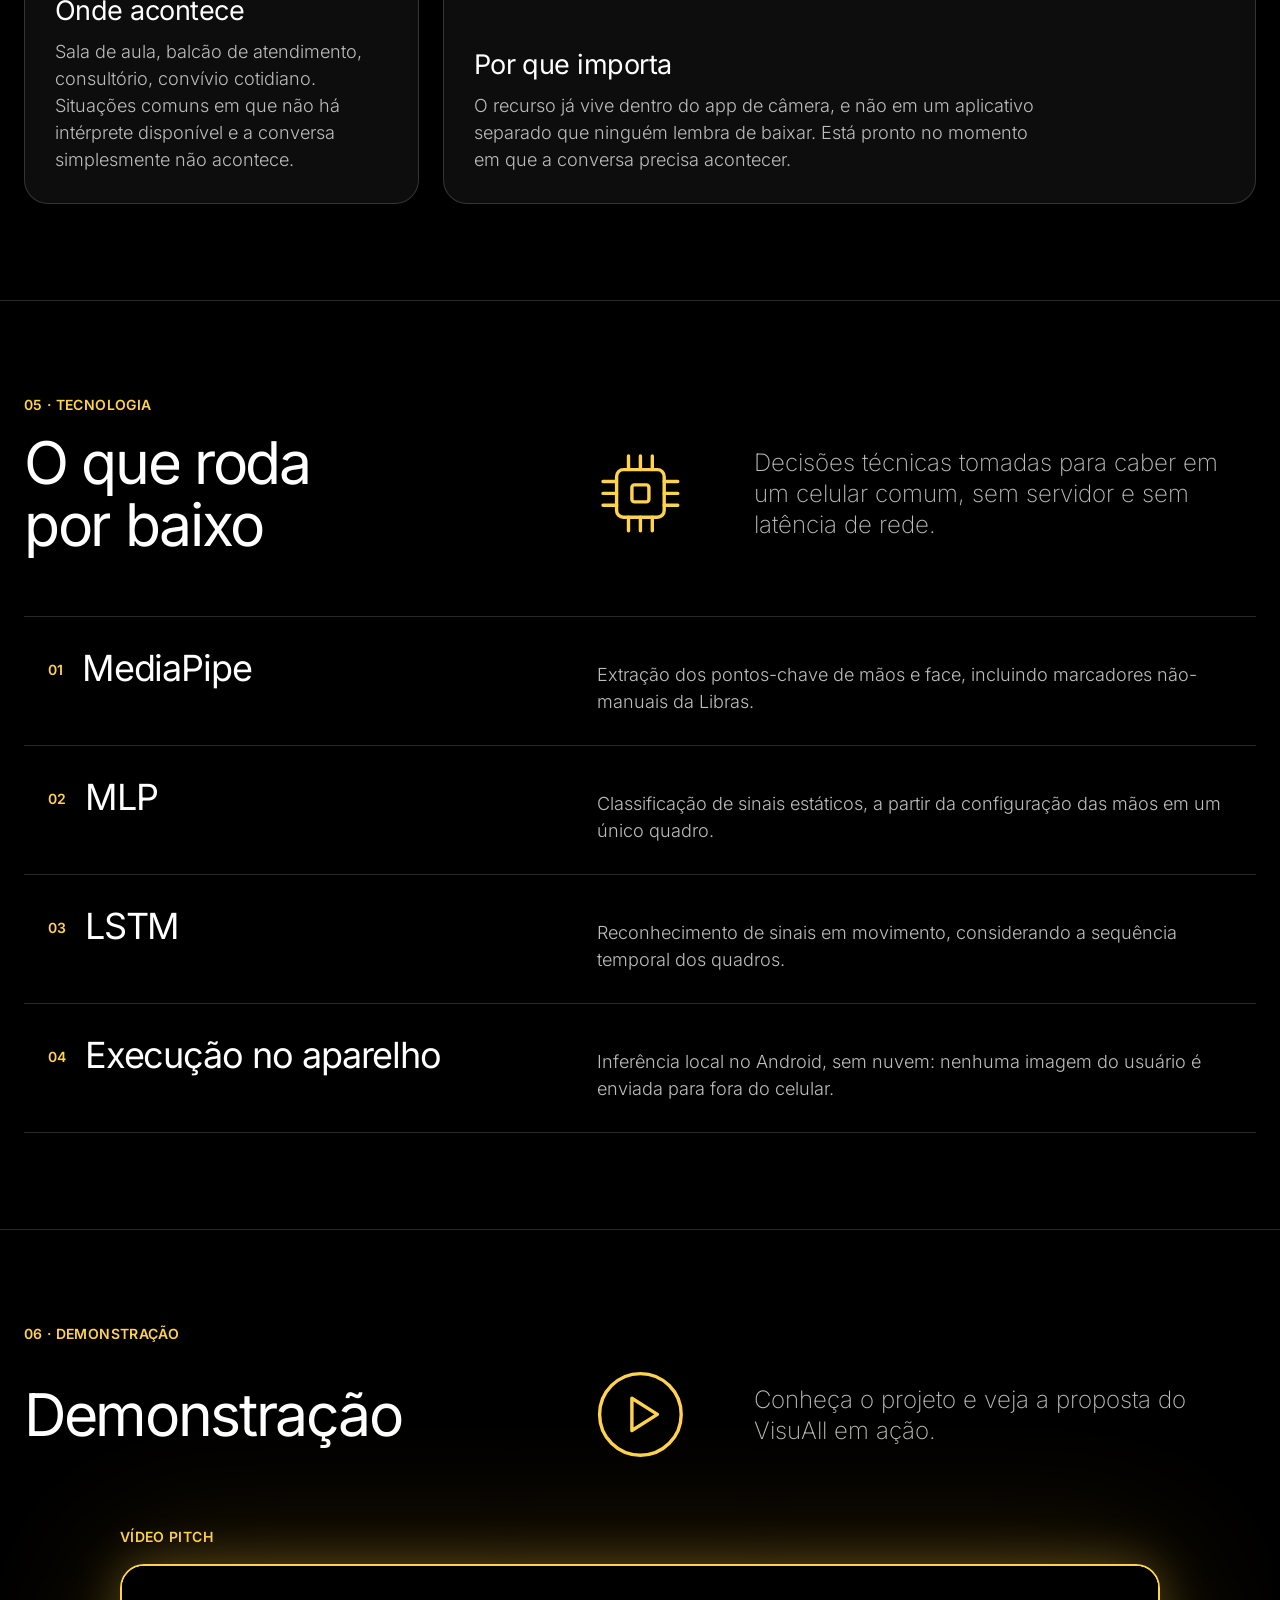
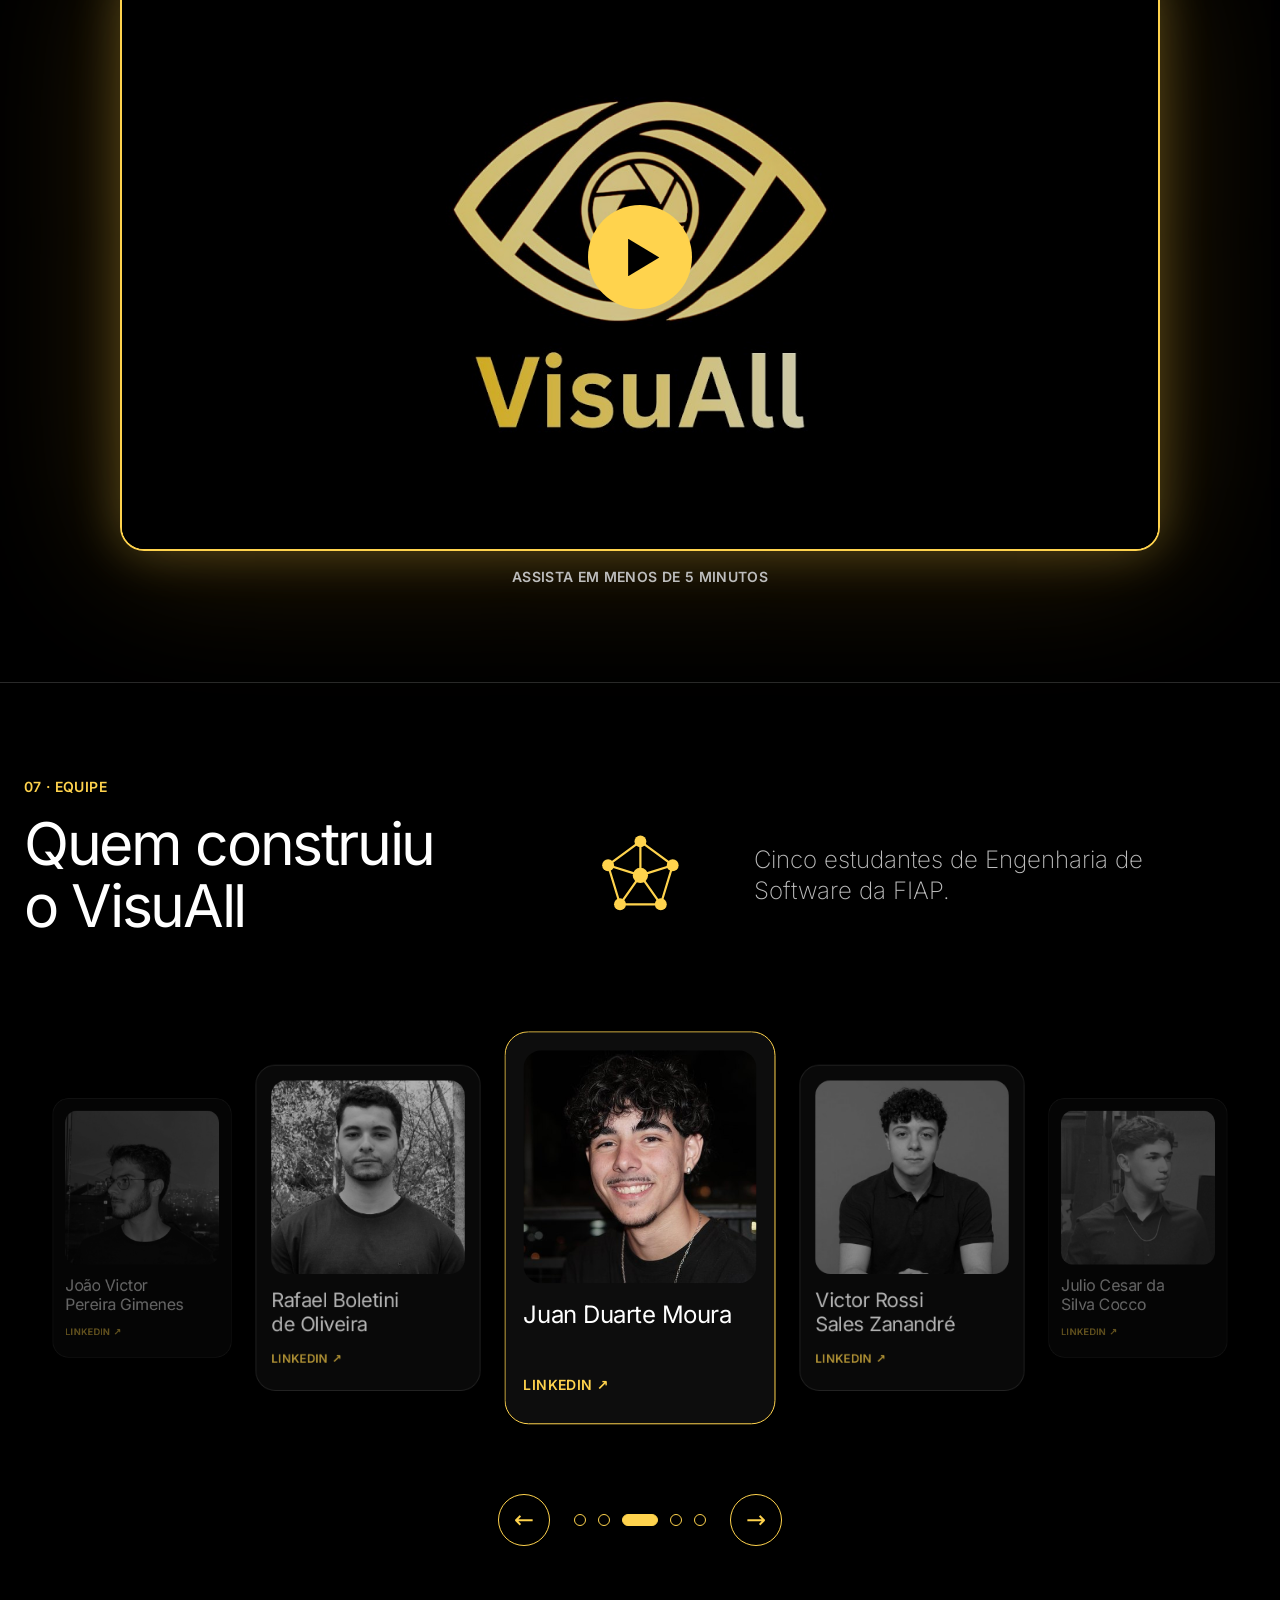
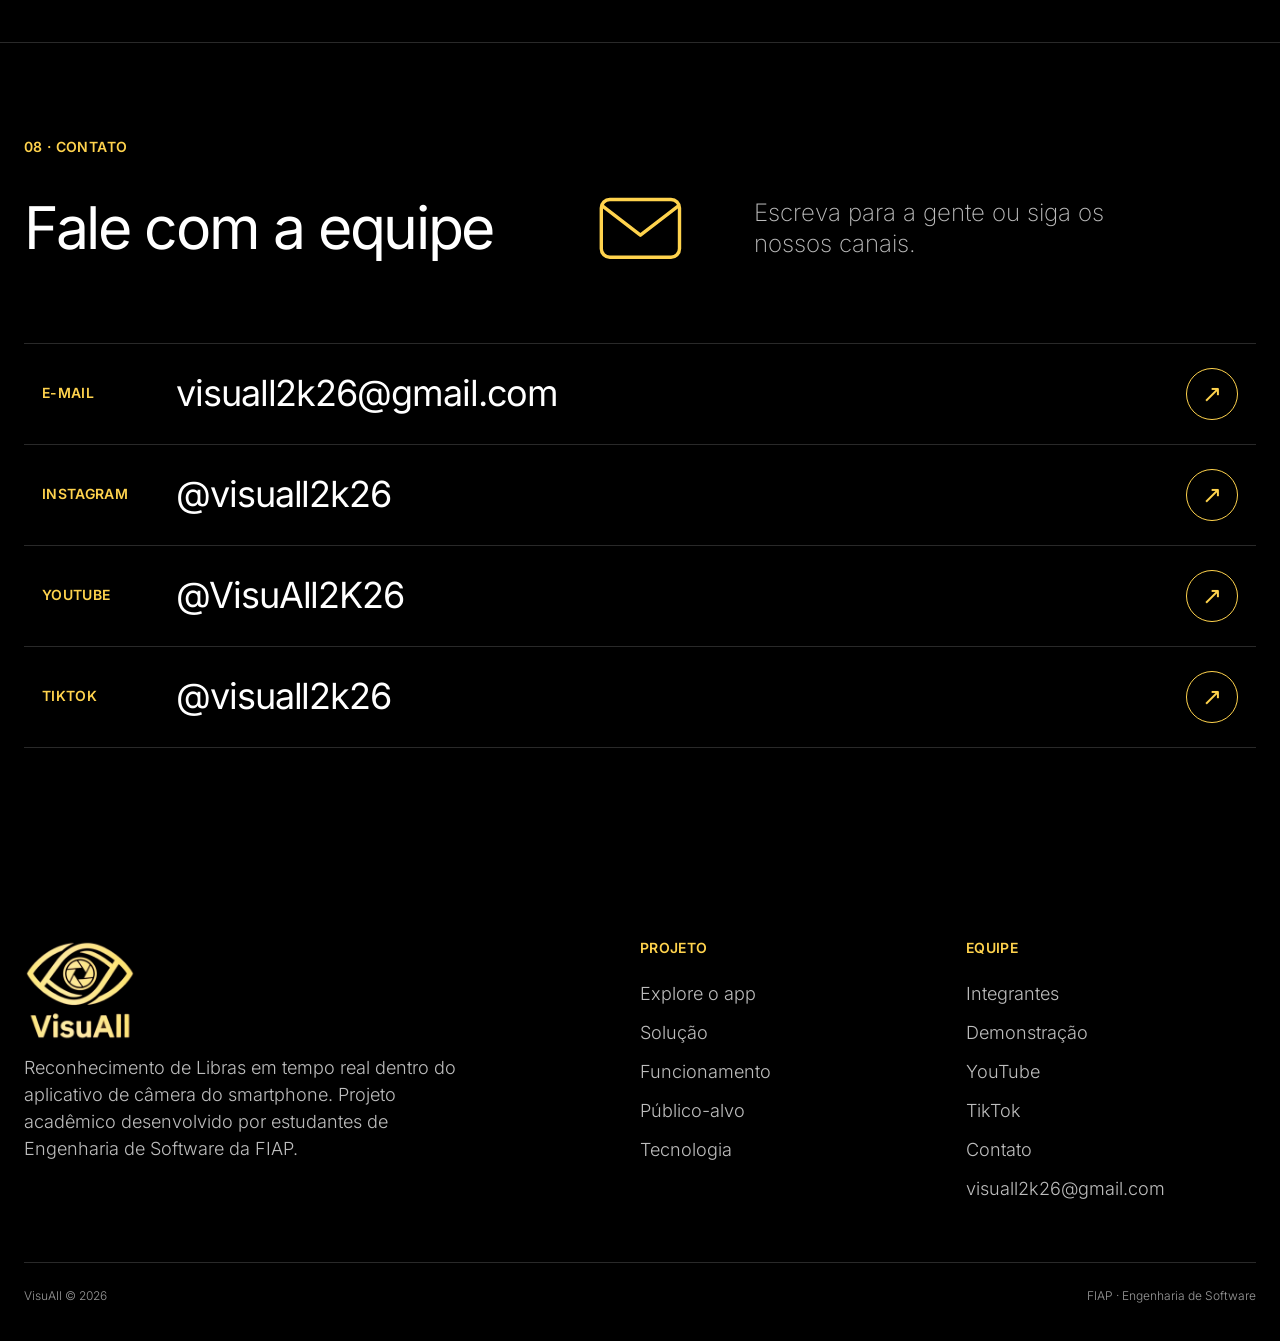
==== commit 5a426df0: "Site: secao do video volta ao fundo preto, so com a luz atras da moldura" ====
--- a/site/html/index.html
+++ b/site/html/index.html
@@ -28,12 +28,12 @@
 
     <!-- Estilos ligados direto aqui (sem @import em cadeia). O "?v=" força o
          navegador a buscar a versão nova em vez de reaproveitar uma antiga em cache. -->
-    <link rel="stylesheet" href="../CSS/_global.css?v=22">
-    <link rel="stylesheet" href="../CSS/reset.css?v=22">
-    <link rel="stylesheet" href="../CSS/header.css?v=22">
-    <link rel="stylesheet" href="../CSS/body.css?v=22">
-    <link rel="stylesheet" href="../CSS/app.css?v=22">
-    <link rel="stylesheet" href="../CSS/footer.css?v=22">
+    <link rel="stylesheet" href="../CSS/_global.css?v=23">
+    <link rel="stylesheet" href="../CSS/reset.css?v=23">
+    <link rel="stylesheet" href="../CSS/header.css?v=23">
+    <link rel="stylesheet" href="../CSS/body.css?v=23">
+    <link rel="stylesheet" href="../CSS/app.css?v=23">
+    <link rel="stylesheet" href="../CSS/footer.css?v=23">
 </head>
 <body>
 
@@ -529,7 +529,7 @@
         </section>
 
         <!-- ================= GALERIA ================= -->
-        <section class="secao secao--video" id="galeria">
+        <section class="secao" id="galeria">
             <div class="recipiente">
                 <div class="secao-cabecalho revela">
                     <p class="secao-rotulo">06 · Demonstração</p>
@@ -715,9 +715,9 @@
     </footer>
 
     <!-- Scripts de enfeite e interação. Sem eles o site continua navegável. -->
-    <script src="../js/constelacao.js?v=22" defer></script>
-    <script src="../js/explorador.js?v=22" defer></script>
-    <script src="../js/carrossel.js?v=22" defer></script>
-    <script src="../js/video.js?v=22" defer></script>
+    <script src="../js/constelacao.js?v=23" defer></script>
+    <script src="../js/explorador.js?v=23" defer></script>
+    <script src="../js/carrossel.js?v=23" defer></script>
+    <script src="../js/video.js?v=23" defer></script>
 </body>
 </html>
--- a/site/CSS/body.css
+++ b/site/CSS/body.css
@@ -829,17 +829,6 @@
    7. Galeria — vídeo emoldurado em amarelo
    -------------------------------------------------------------------------- */
 
-/* A seção do vídeo é a única com fundo dourado: quebra o ritmo do preto e
-   marca que ali há algo para assistir */
-.secao--video{
-    border-block: 1px solid var(--color-dourado);
-    background: linear-gradient(180deg, rgba(255, 211, 77, 0.1), rgba(232, 163, 31, 0.03));
-}
-
-.secao--video + .secao{
-    border-top: 0;
-}
-
 .galeria-video{
     display: grid;
     gap: var(--spacing-18);
@@ -853,8 +842,11 @@
     border-radius: var(--radius-3xl);
 }
 
+/* Luz dourada saindo de trás do vídeo; o resto da seção continua preto */
 .moldura--video{
-    box-shadow: 0 0 80px rgba(255, 211, 77, 0.18);
+    box-shadow:
+        0 0 50px rgba(255, 211, 77, 0.3),
+        0 0 150px rgba(232, 163, 31, 0.22);
 }
 
 .moldura--video iframe{
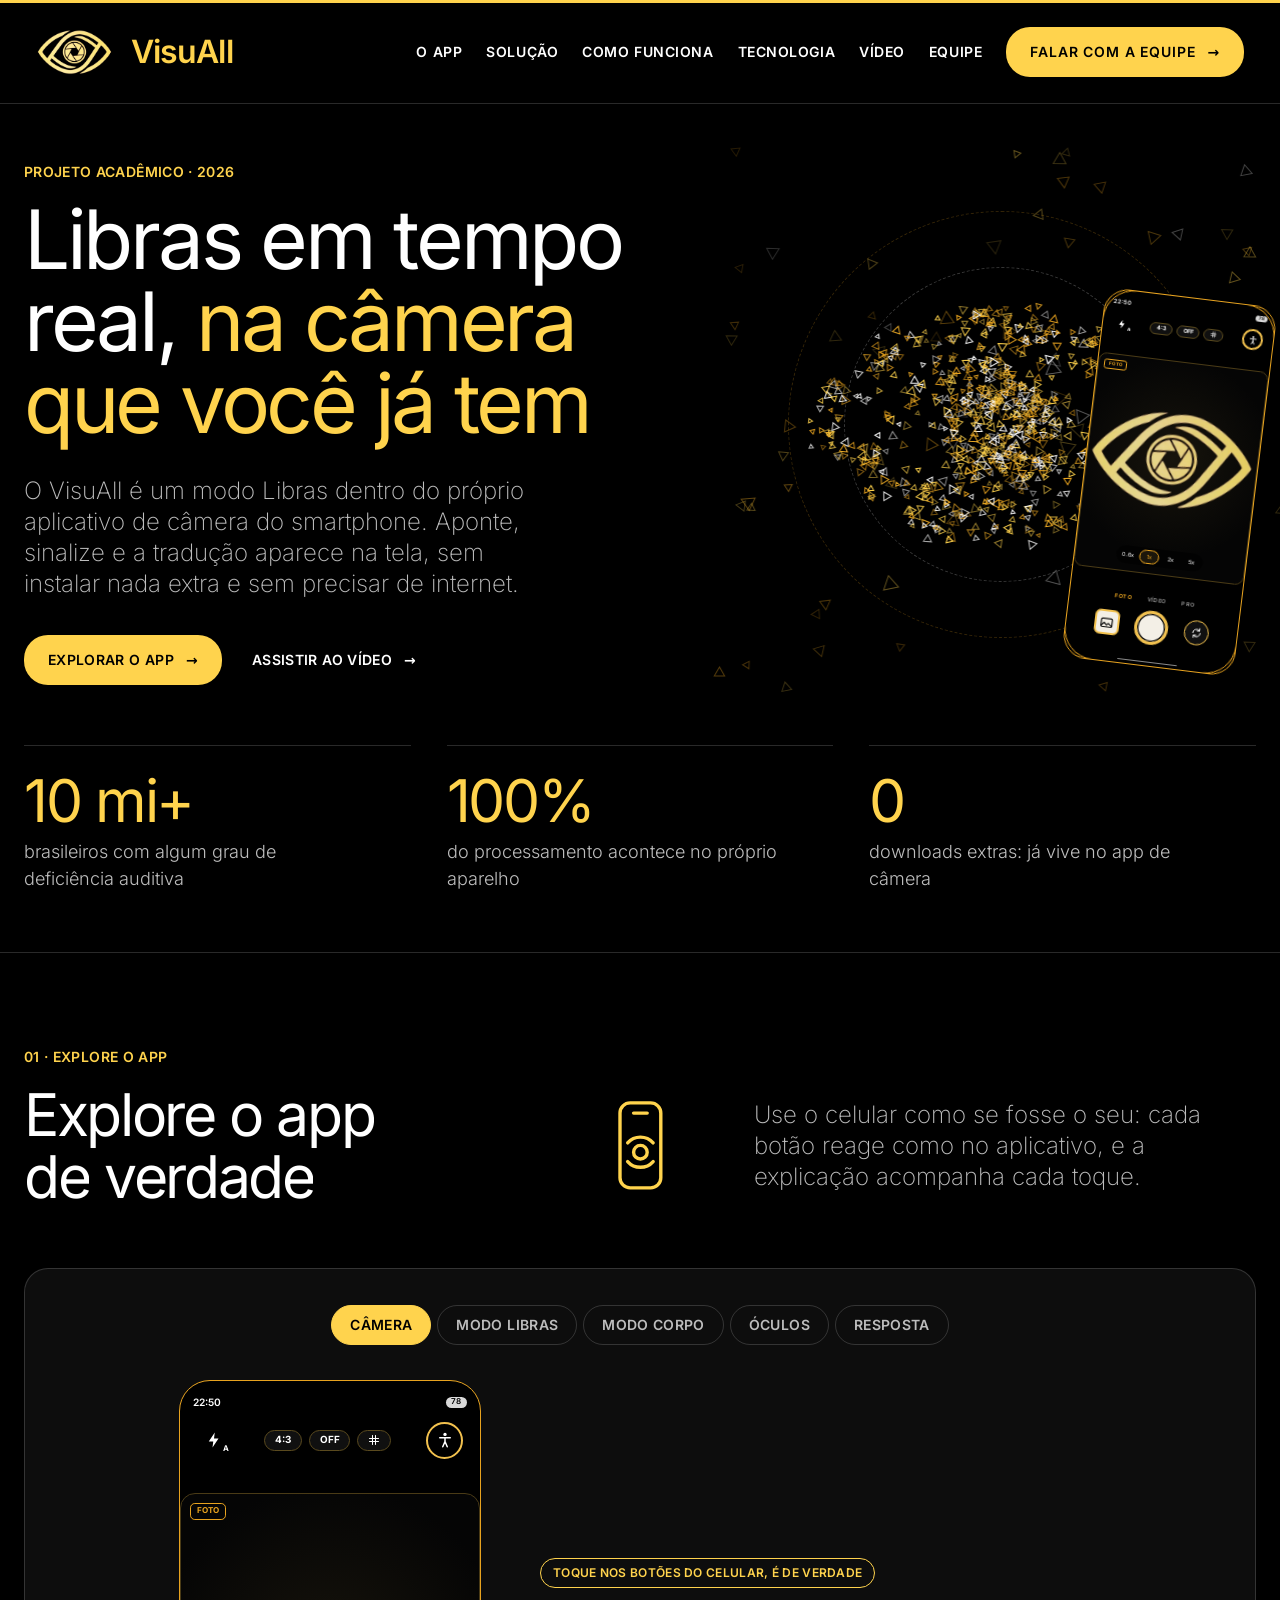
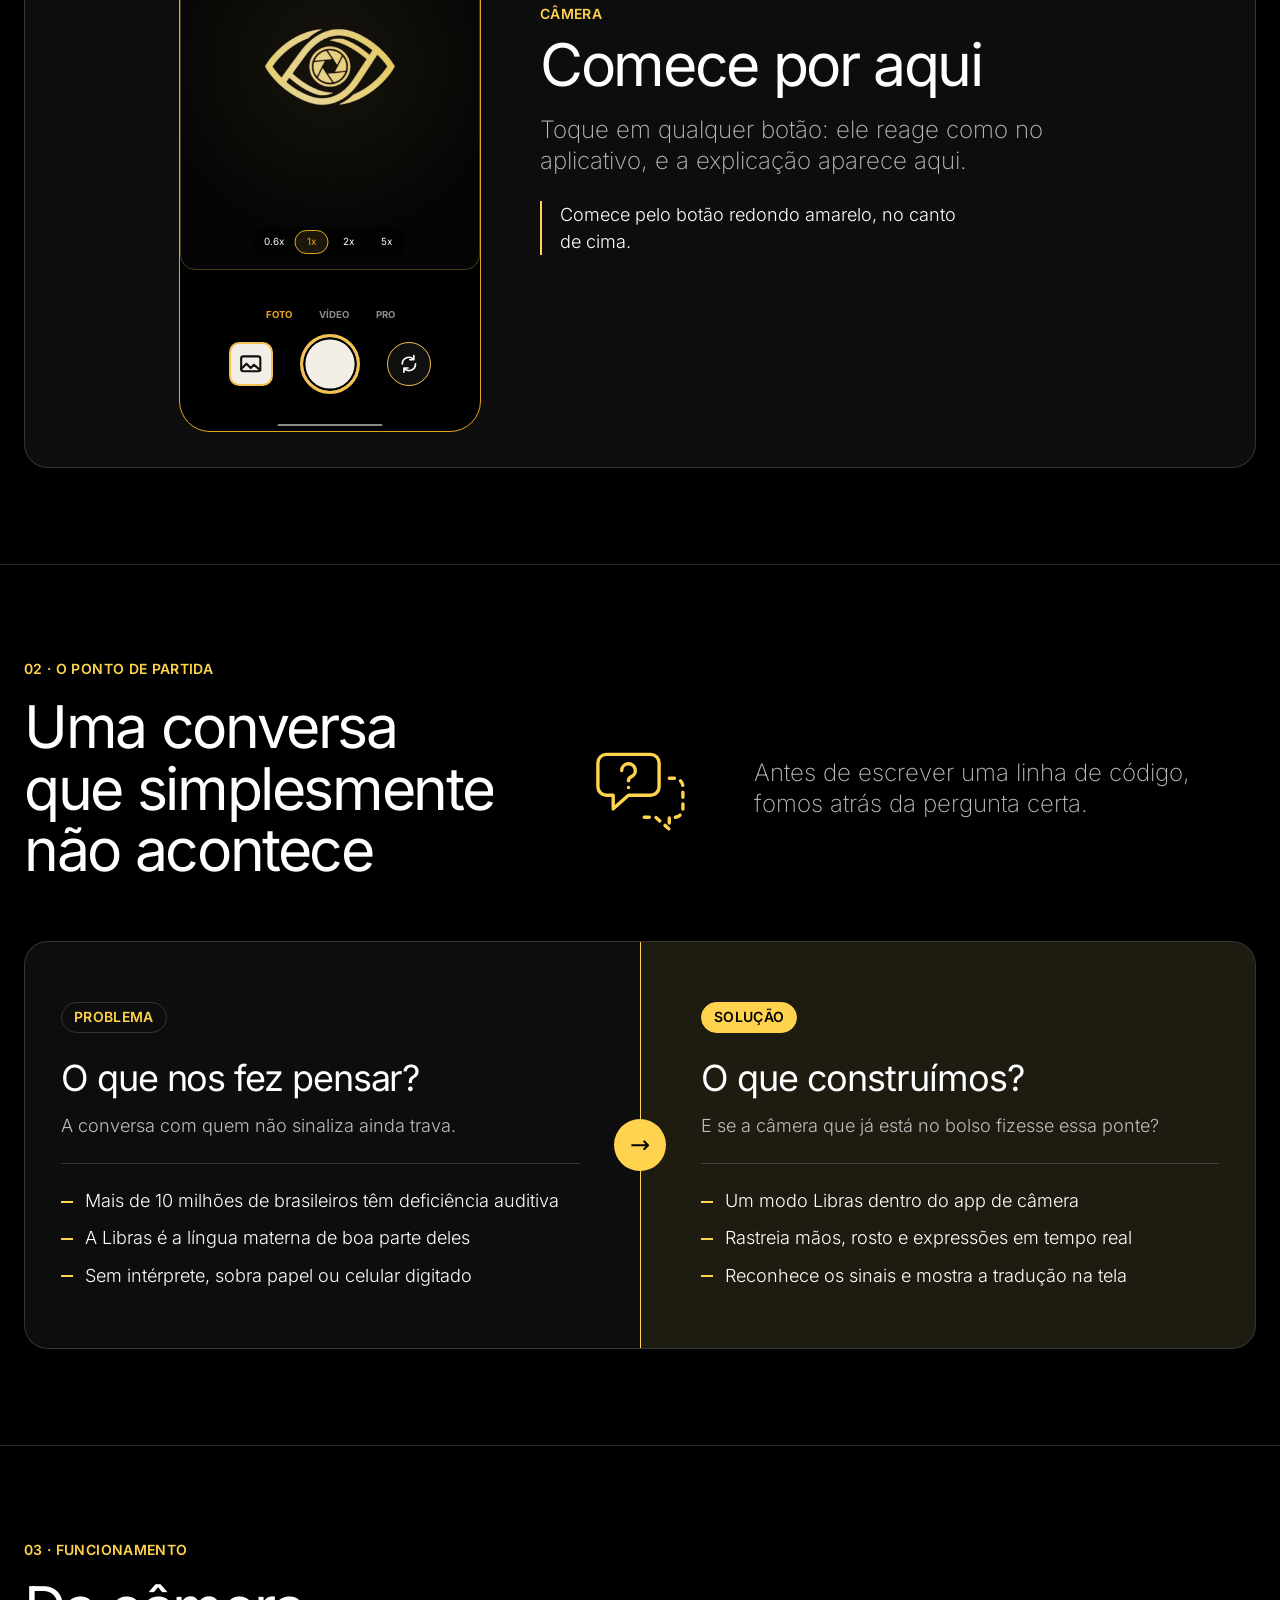
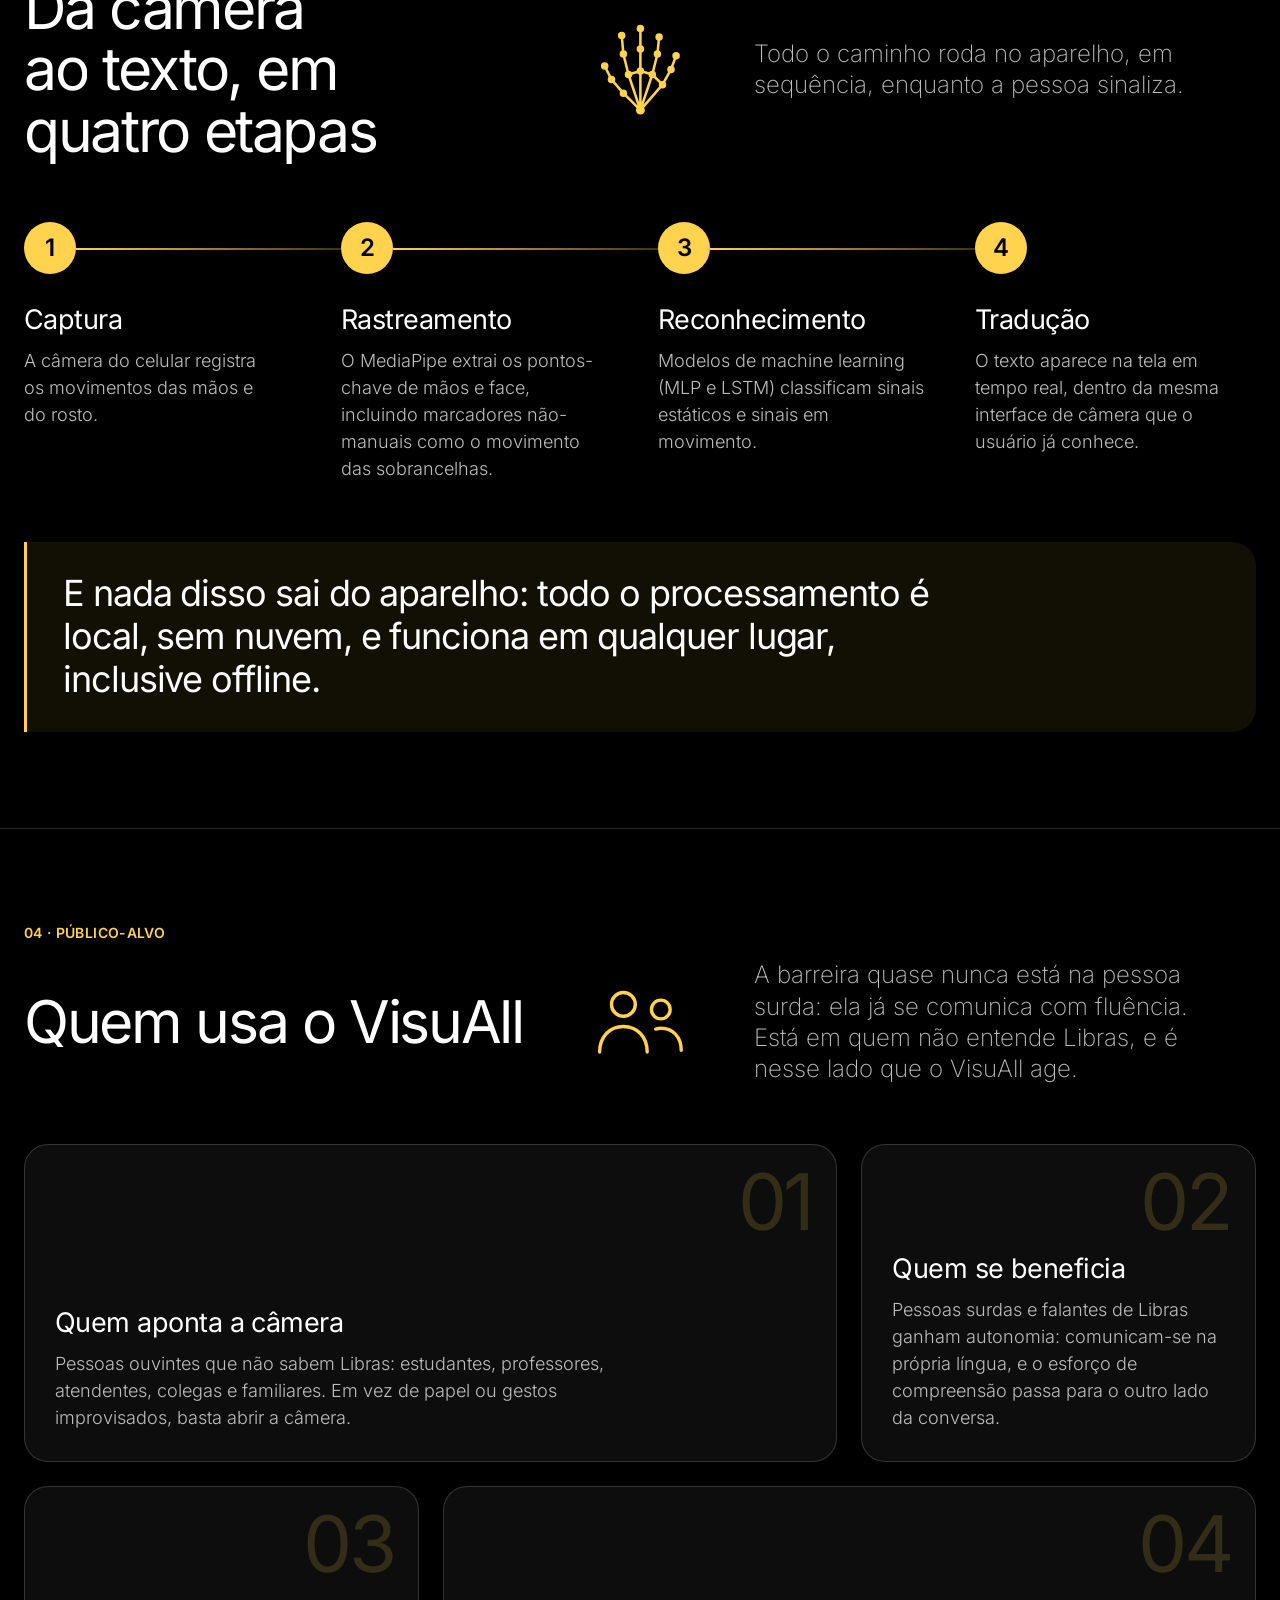
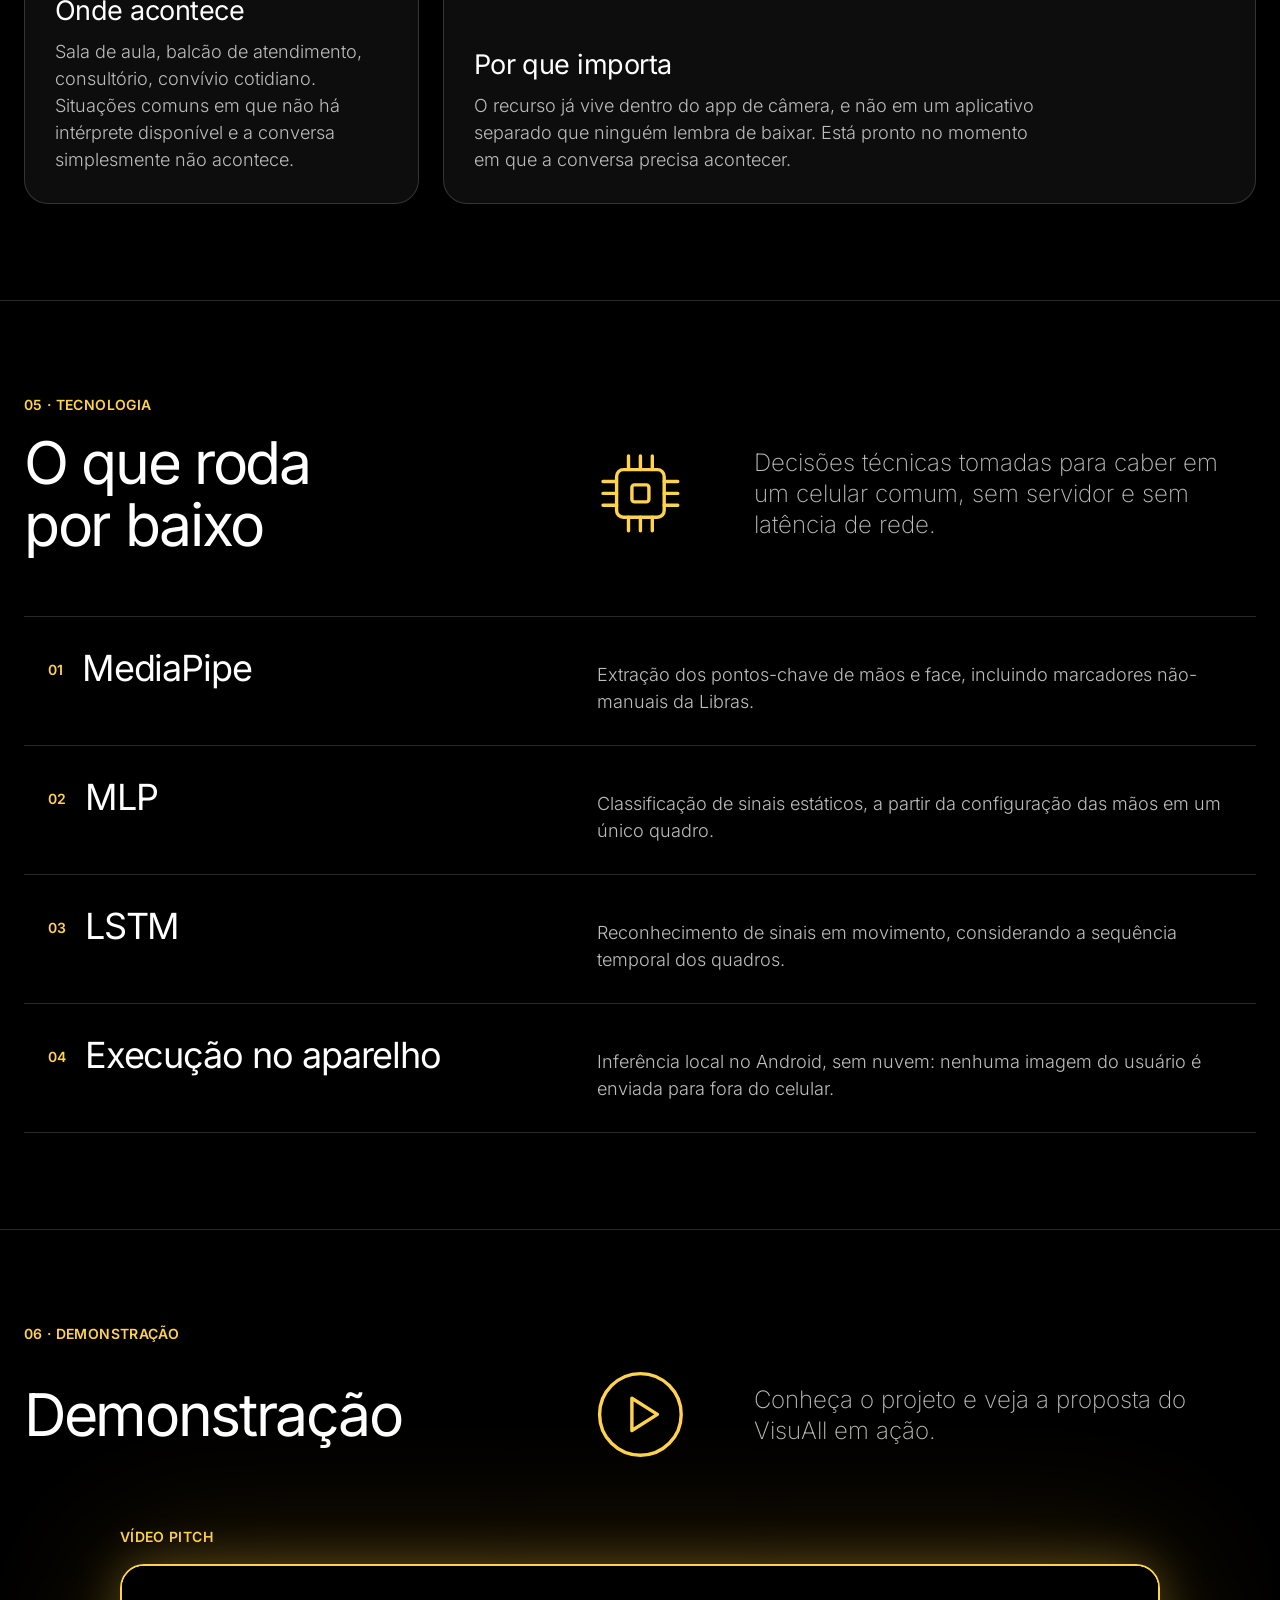
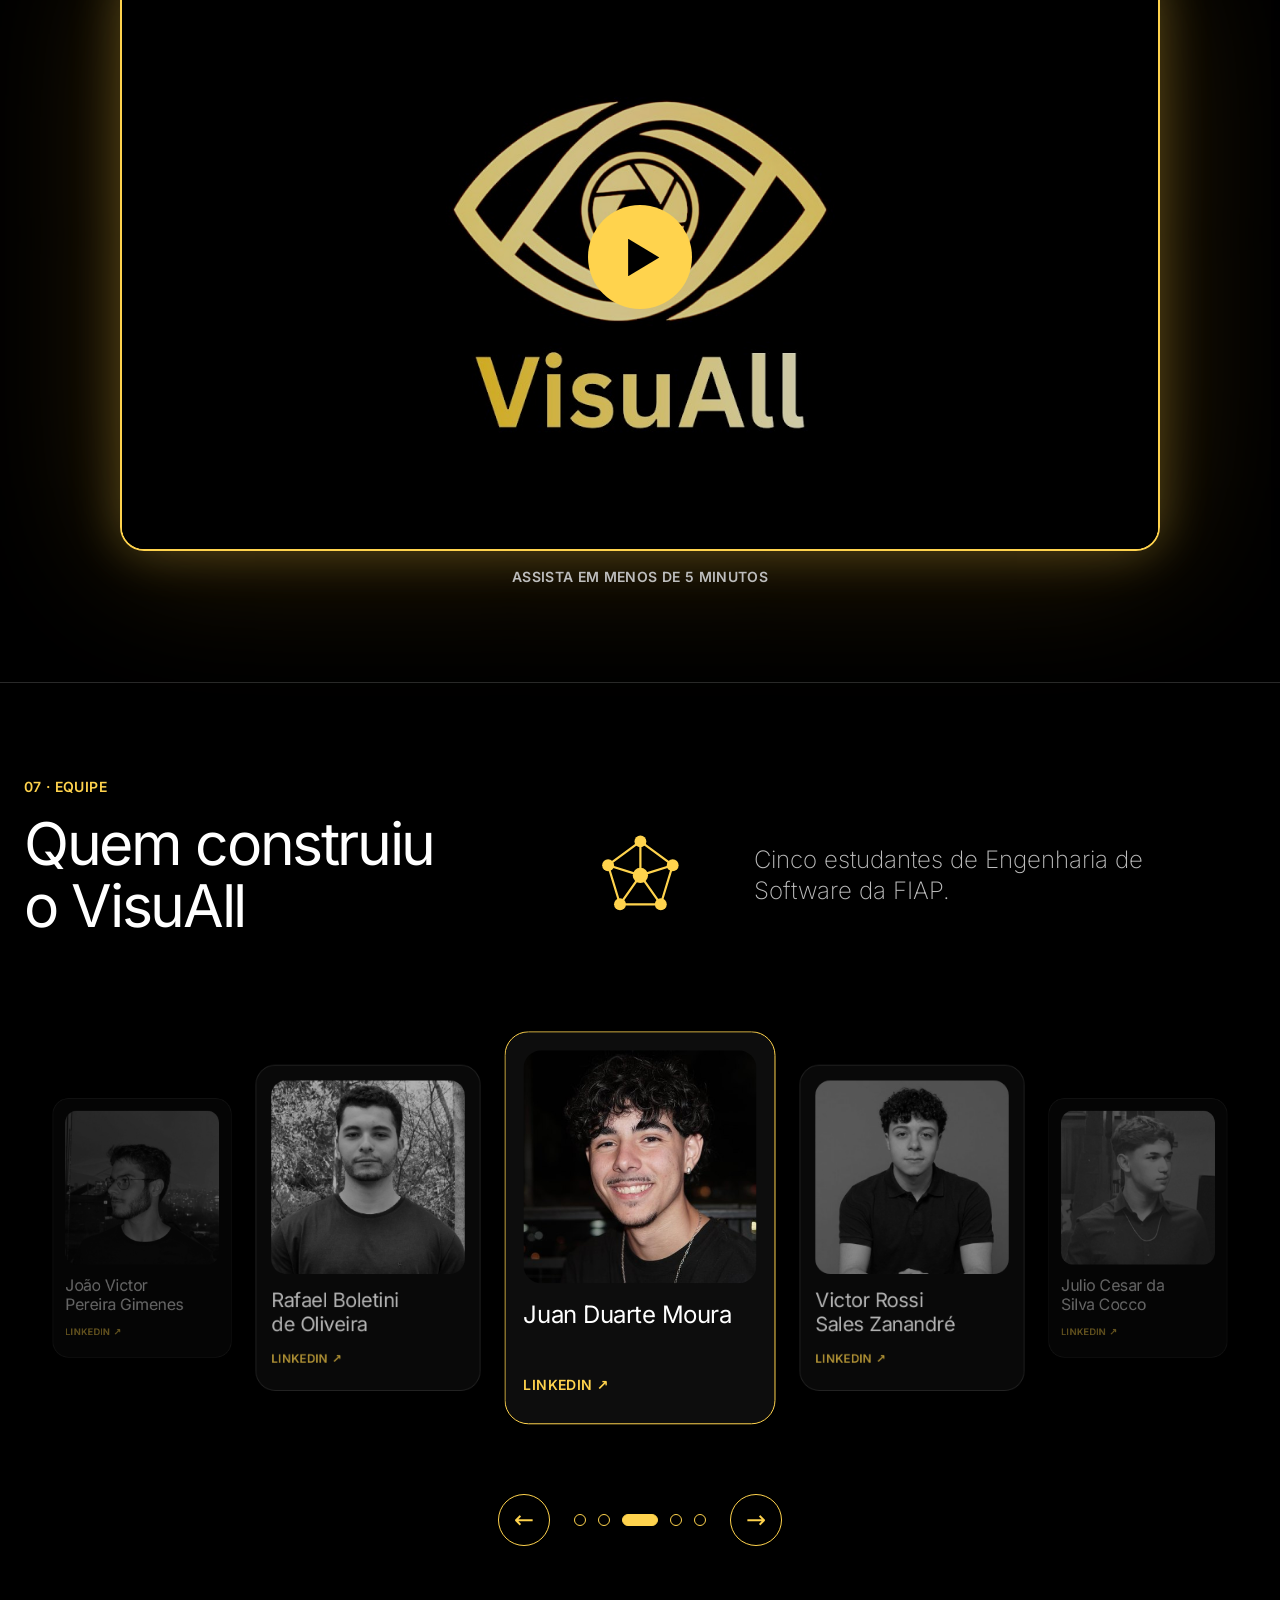
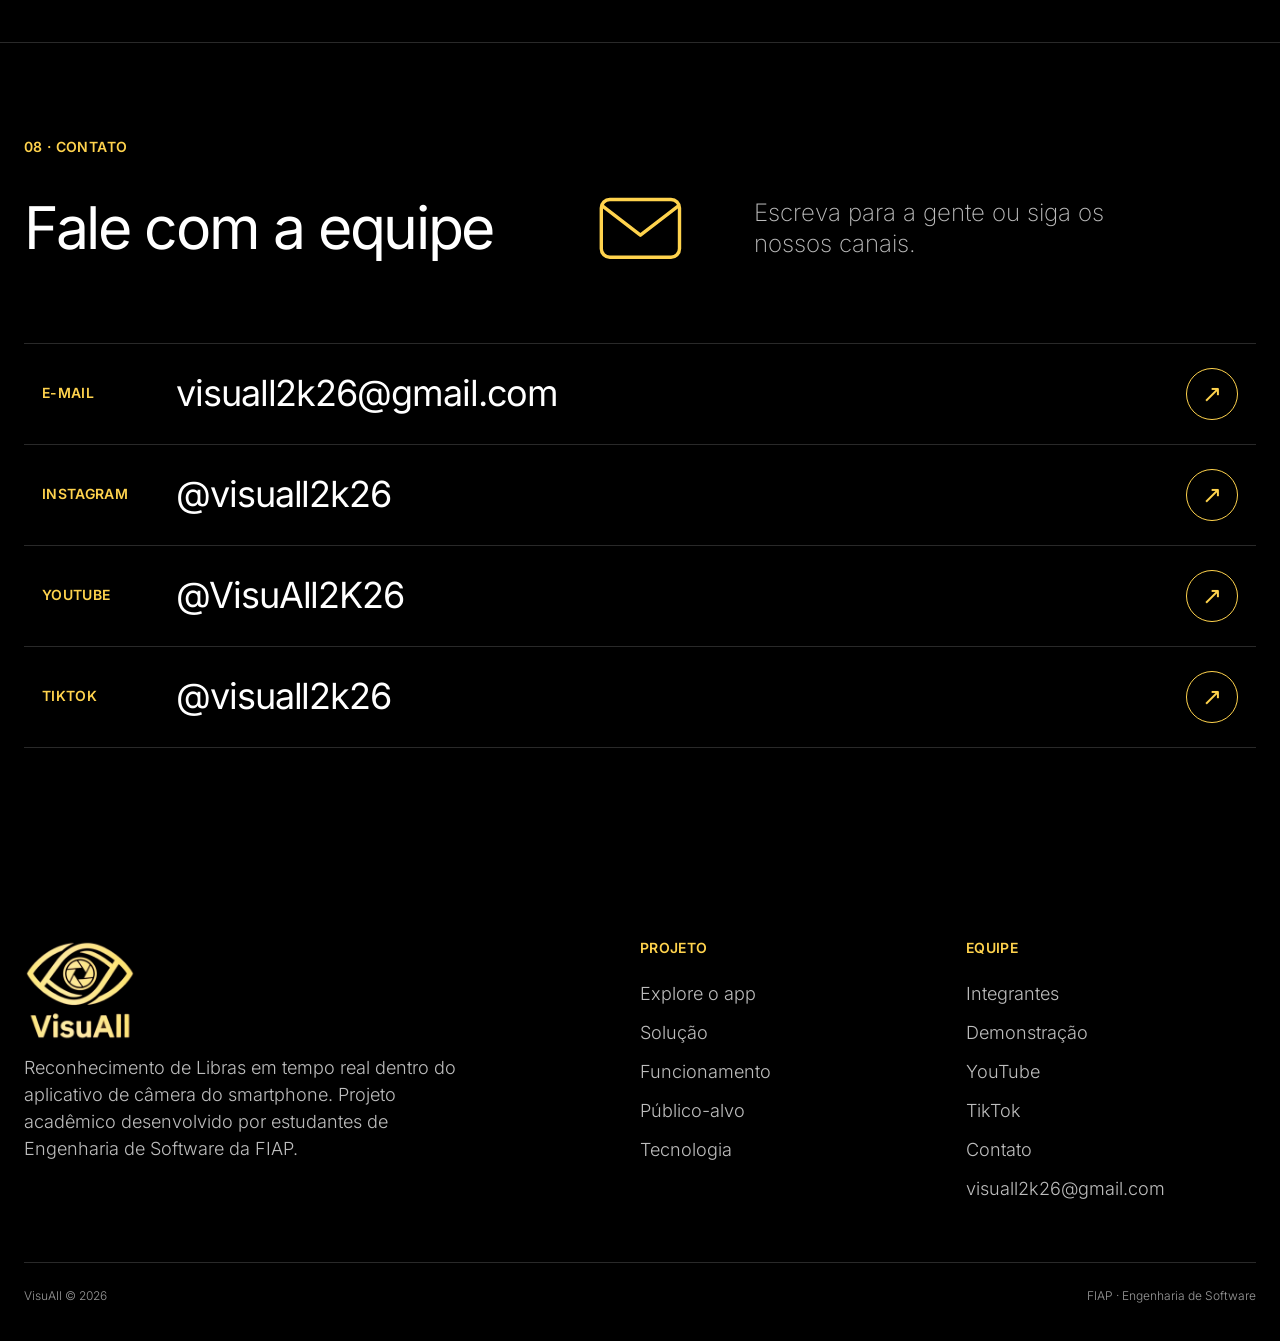
==== commit bac8b826: "Site: animacoes rodam mesmo com os efeitos de animacao do sistema desligados" ====
--- a/site/html/index.html
+++ b/site/html/index.html
@@ -28,12 +28,12 @@
 
     <!-- Estilos ligados direto aqui (sem @import em cadeia). O "?v=" força o
          navegador a buscar a versão nova em vez de reaproveitar uma antiga em cache. -->
-    <link rel="stylesheet" href="../CSS/_global.css?v=23">
-    <link rel="stylesheet" href="../CSS/reset.css?v=23">
-    <link rel="stylesheet" href="../CSS/header.css?v=23">
-    <link rel="stylesheet" href="../CSS/body.css?v=23">
-    <link rel="stylesheet" href="../CSS/app.css?v=23">
-    <link rel="stylesheet" href="../CSS/footer.css?v=23">
+    <link rel="stylesheet" href="../CSS/_global.css?v=24">
+    <link rel="stylesheet" href="../CSS/reset.css?v=24">
+    <link rel="stylesheet" href="../CSS/header.css?v=24">
+    <link rel="stylesheet" href="../CSS/body.css?v=24">
+    <link rel="stylesheet" href="../CSS/app.css?v=24">
+    <link rel="stylesheet" href="../CSS/footer.css?v=24">
 </head>
 <body>
 
@@ -715,9 +715,9 @@
     </footer>
 
     <!-- Scripts de enfeite e interação. Sem eles o site continua navegável. -->
-    <script src="../js/constelacao.js?v=23" defer></script>
-    <script src="../js/explorador.js?v=23" defer></script>
-    <script src="../js/carrossel.js?v=23" defer></script>
-    <script src="../js/video.js?v=23" defer></script>
+    <script src="../js/constelacao.js?v=24" defer></script>
+    <script src="../js/explorador.js?v=24" defer></script>
+    <script src="../js/carrossel.js?v=24" defer></script>
+    <script src="../js/video.js?v=24" defer></script>
 </body>
 </html>
--- a/site/CSS/header.css
+++ b/site/CSS/header.css
@@ -295,17 +295,15 @@
 }
 
 @supports (animation-timeline: scroll()){
-    @media (prefers-reduced-motion: no-preference){
-        body::before{
-            content: '';
-            position: fixed;
-            inset: 0 0 auto 0;
-            z-index: 120;
-            height: 3px;
-            background-color: var(--color-amarelo);
-            transform-origin: left;
-            animation: progresso linear both;
-            animation-timeline: scroll(root);
-        }
-    }
-}
+    body::before{
+        content: '';
+        position: fixed;
+        inset: 0 0 auto 0;
+        z-index: 120;
+        height: 3px;
+        background-color: var(--color-amarelo);
+        transform-origin: left;
+        animation: progresso linear both;
+        animation-timeline: scroll(root);
+    }
+}
--- a/site/CSS/body.css
+++ b/site/CSS/body.css
@@ -1241,25 +1241,23 @@
 }
 
 @supports (animation-timeline: view()){
-    @media (prefers-reduced-motion: no-preference){
-        .revela{
-            animation: surgir linear both;
-            animation-timeline: view();
-            animation-range: entry 5% cover 22%;
-        }
-
-        .secao-objeto{
-            animation: inclinar linear both;
-            animation-timeline: view();
-            animation-range: cover 0% cover 100%;
-        }
-
-        /* Mantém a flutuação (translate) e soma o recuo (transform) */
-        .objeto-logo{
-            animation: flutuar 5s ease-in-out infinite alternate, recuar linear both;
-            animation-timeline: auto, view();
-            animation-range: normal, exit 0% exit 100%;
-        }
+    .revela{
+        animation: surgir linear both;
+        animation-timeline: view();
+        animation-range: entry 5% cover 22%;
+    }
+
+    .secao-objeto{
+        animation: inclinar linear both;
+        animation-timeline: view();
+        animation-range: cover 0% cover 100%;
+    }
+
+    /* Mantém a flutuação (translate) e soma o recuo (transform) */
+    .objeto-logo{
+        animation: flutuar 5s ease-in-out infinite alternate, recuar linear both;
+        animation-timeline: auto, view();
+        animation-range: normal, exit 0% exit 100%;
     }
 }
 
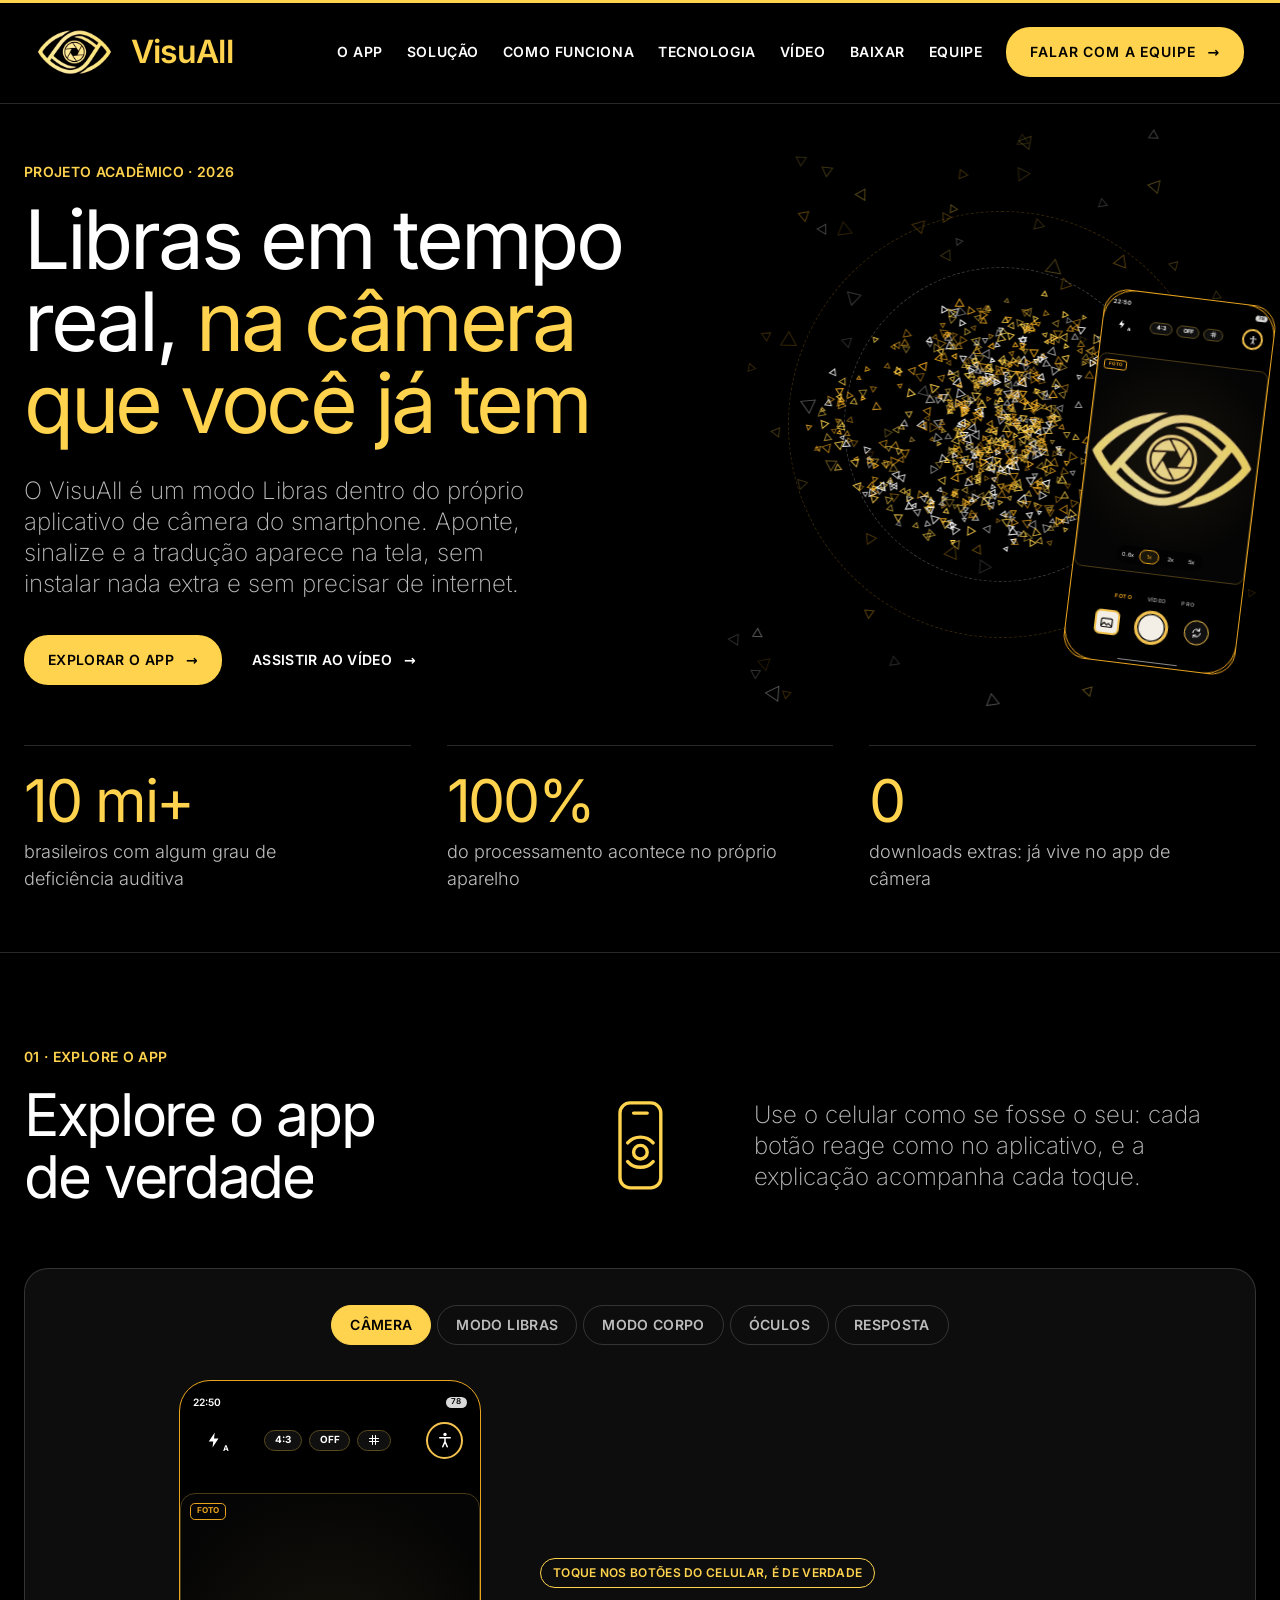
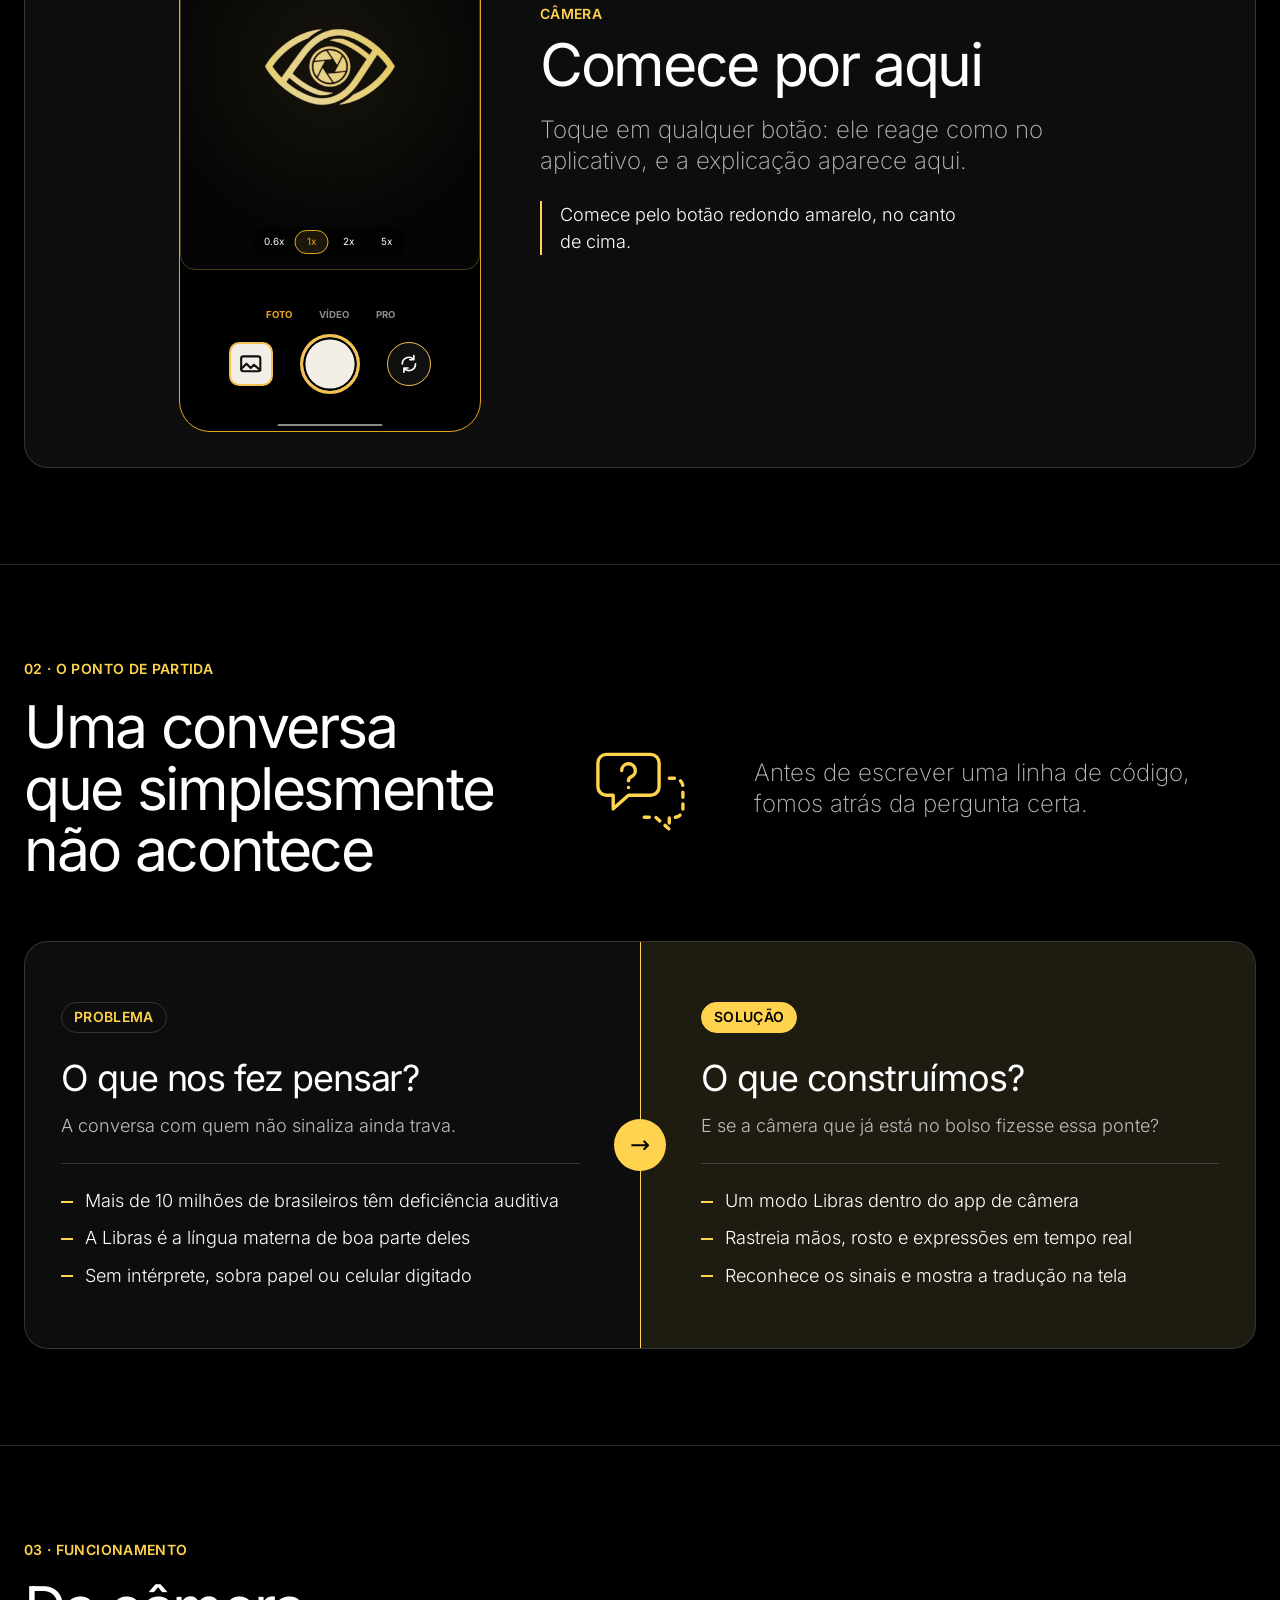
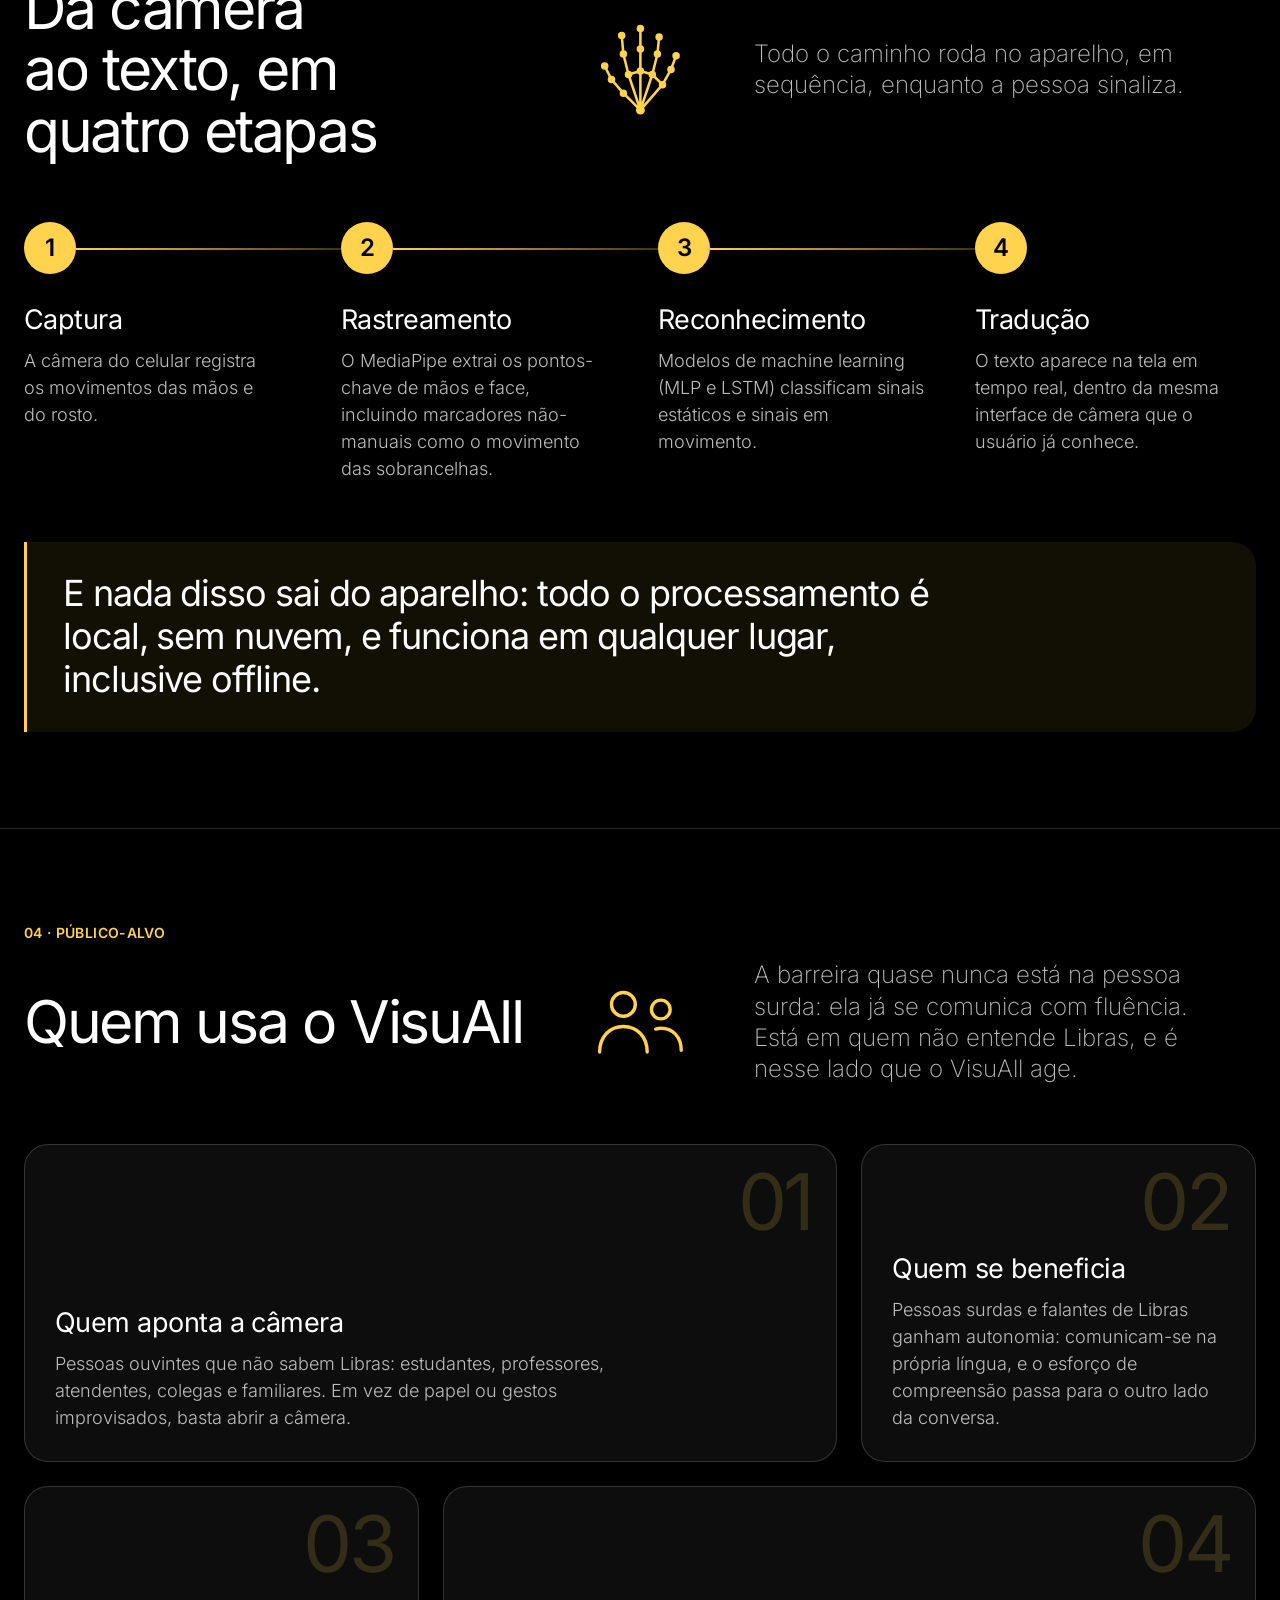
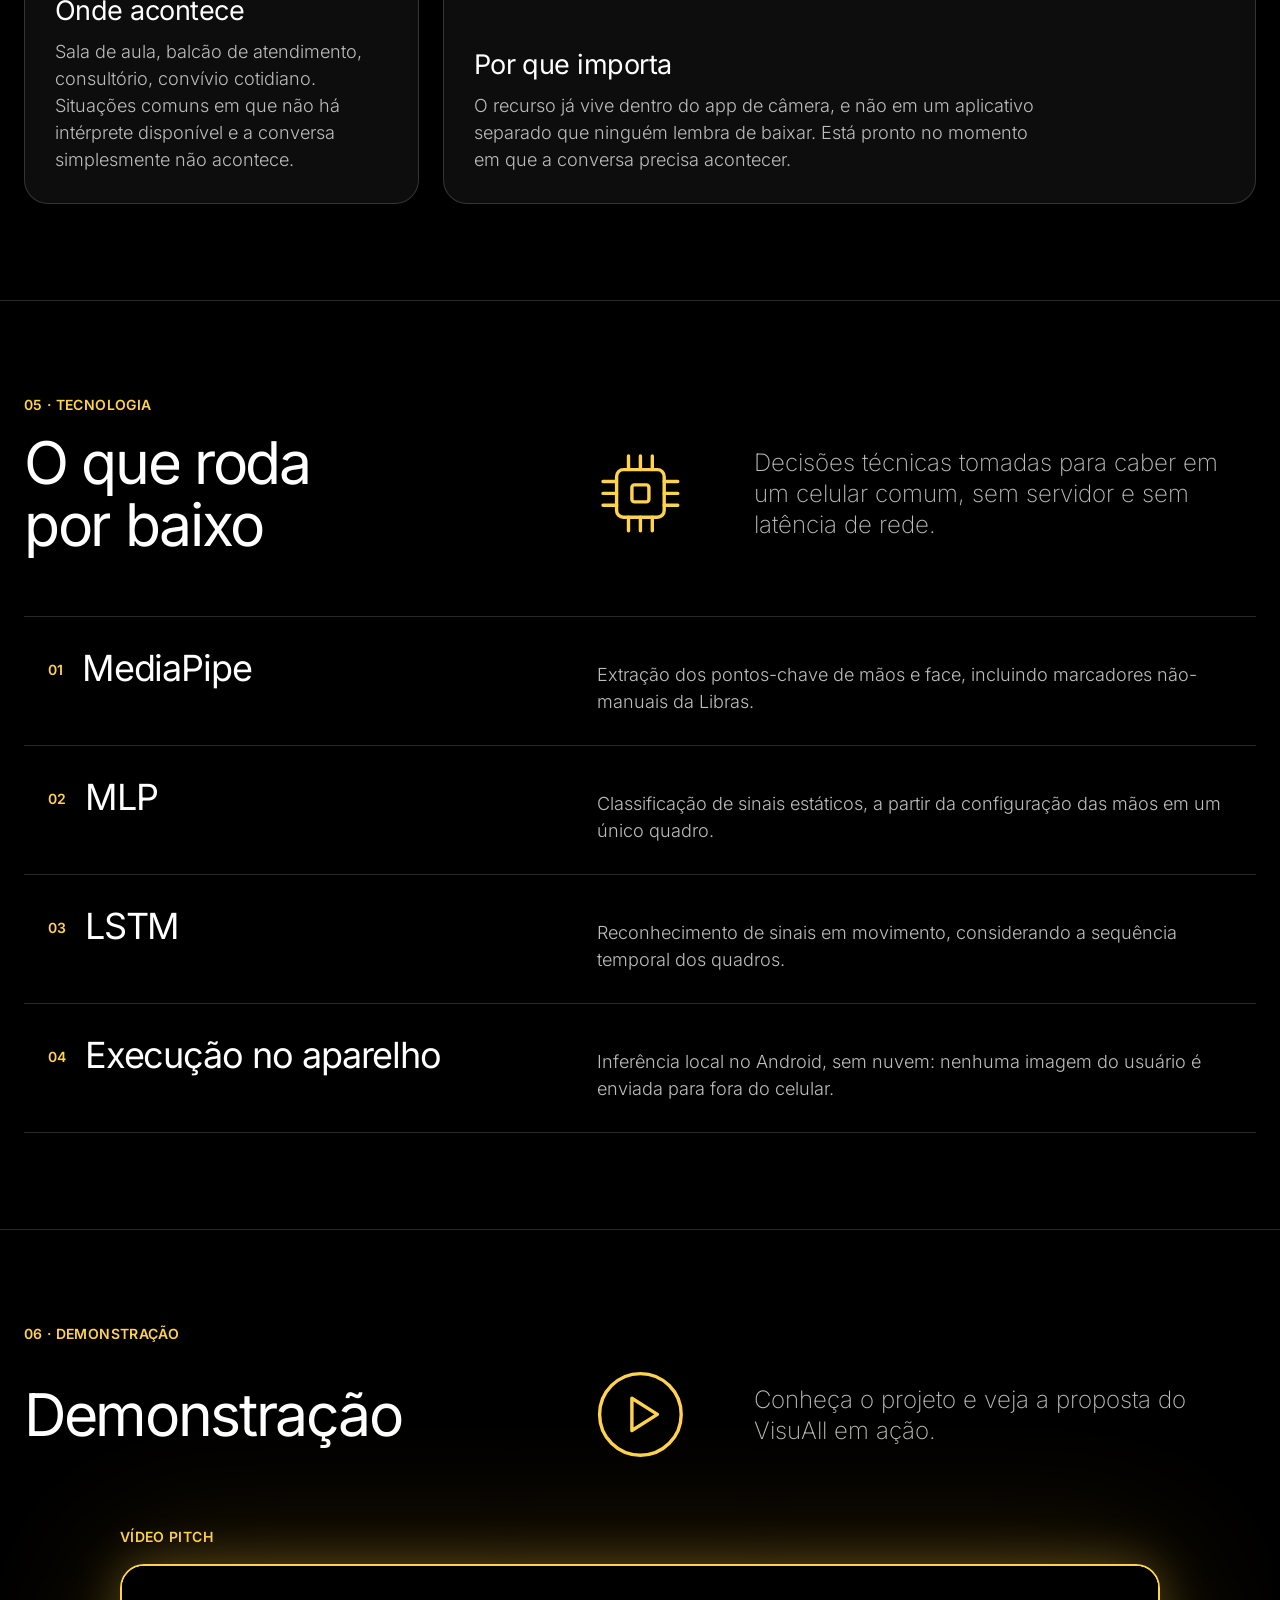
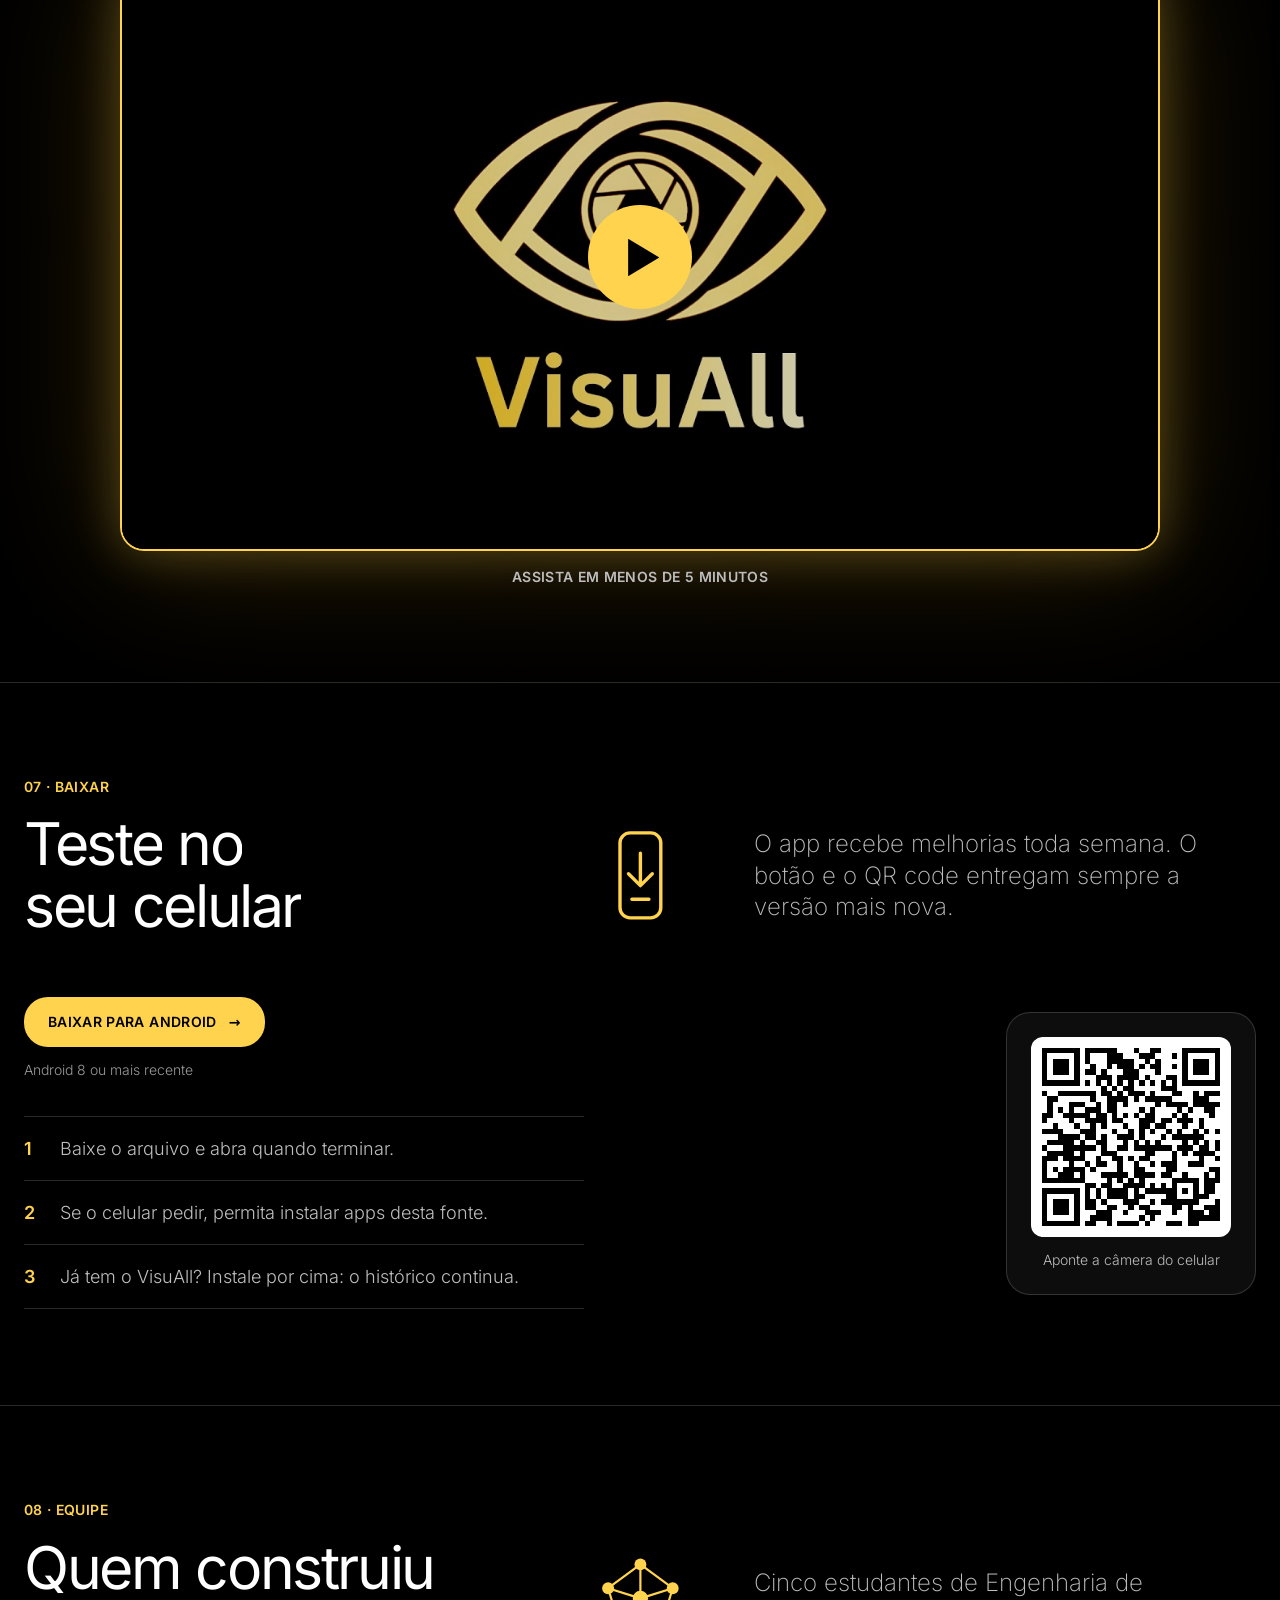
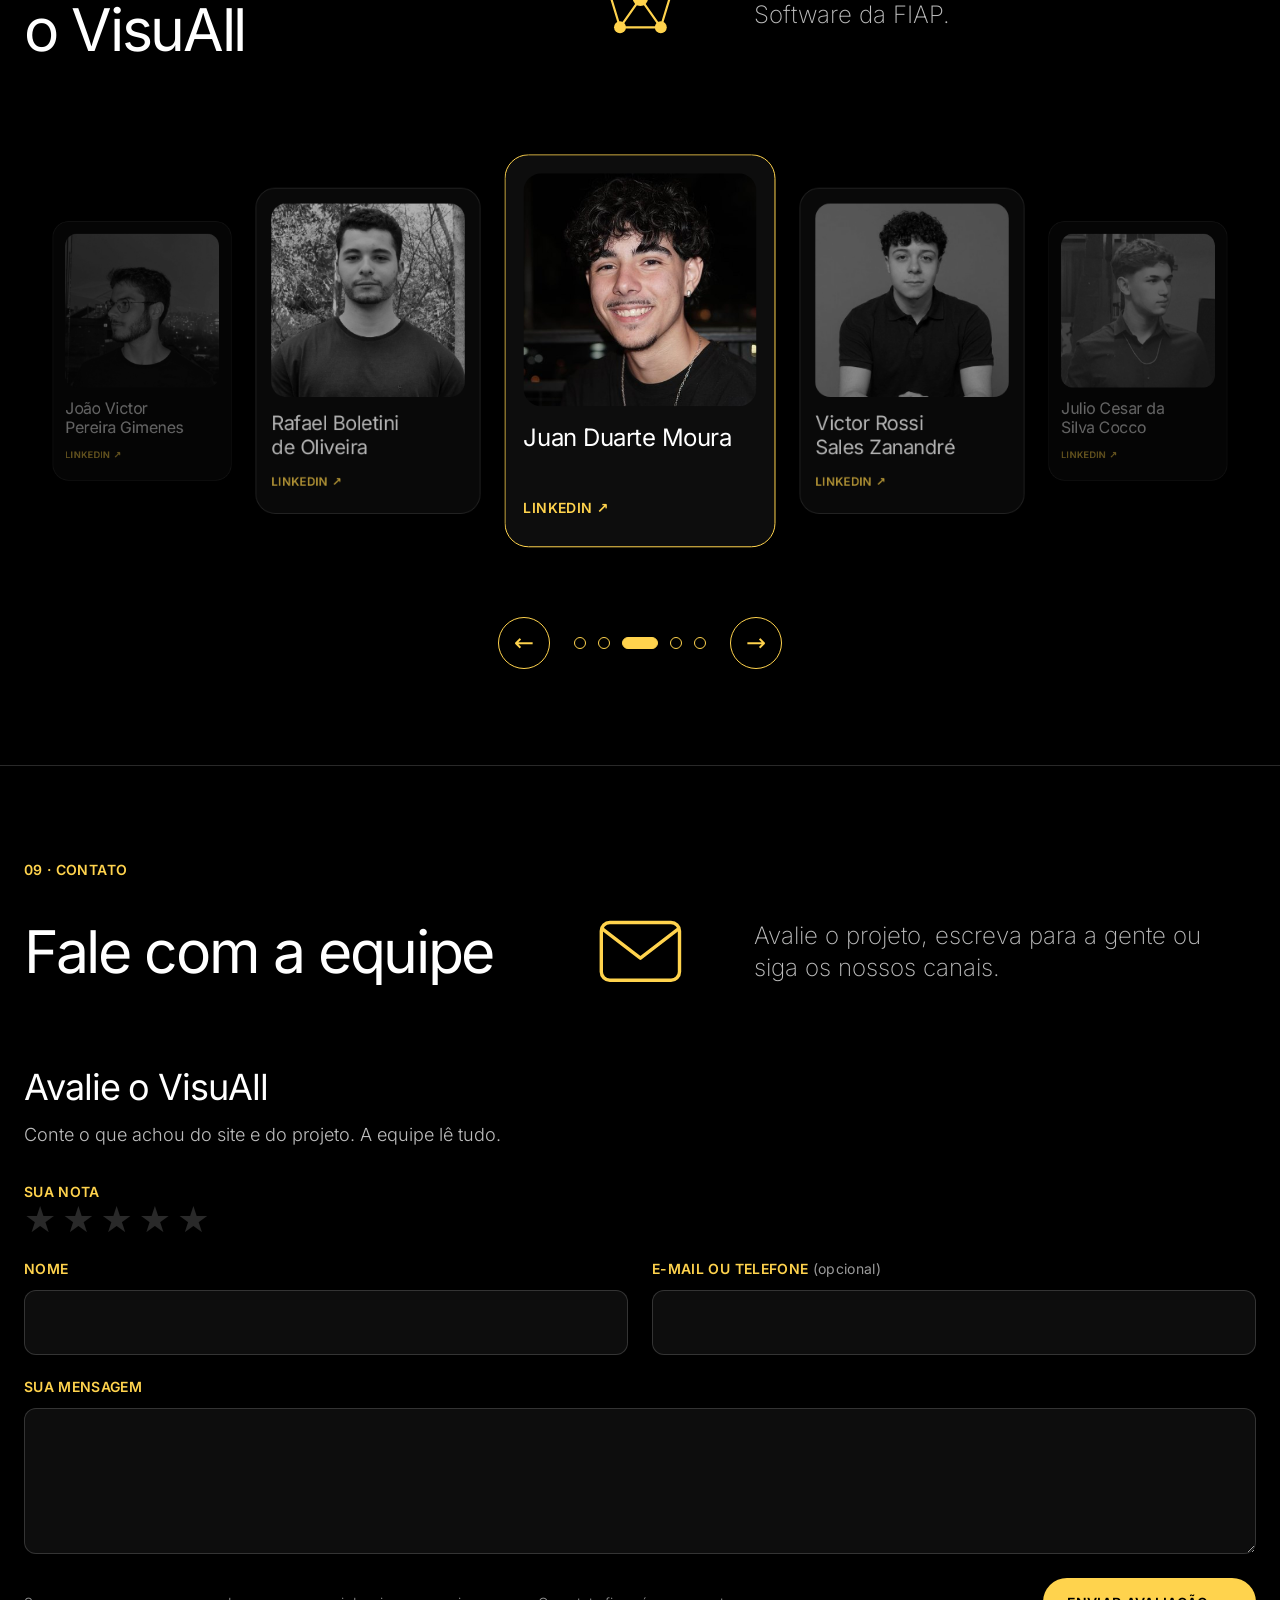
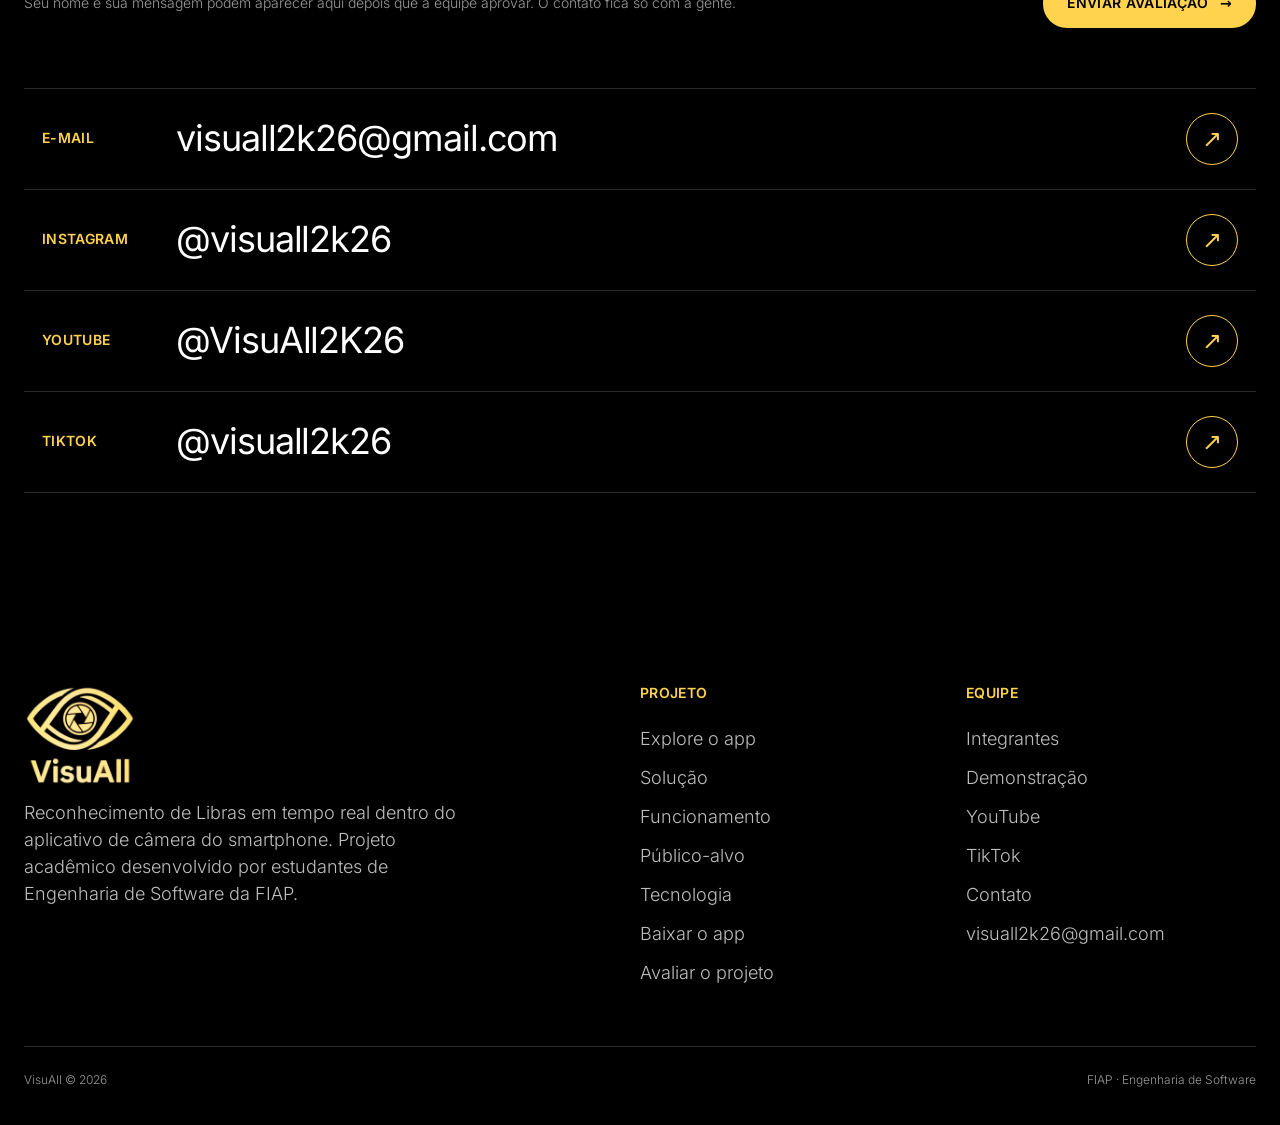
==== commit ba096ff0: "Site: download section and team-approved reviews Review form above the contact channels; reviews go " ====
--- a/site/html/index.html
+++ b/site/html/index.html
@@ -31,7 +31,7 @@
     <link rel="stylesheet" href="../CSS/_global.css?v=24">
     <link rel="stylesheet" href="../CSS/reset.css?v=24">
     <link rel="stylesheet" href="../CSS/header.css?v=24">
-    <link rel="stylesheet" href="../CSS/body.css?v=24">
+    <link rel="stylesheet" href="../CSS/body.css?v=27">
     <link rel="stylesheet" href="../CSS/app.css?v=24">
     <link rel="stylesheet" href="../CSS/footer.css?v=24">
 </head>
@@ -48,6 +48,7 @@
         <symbol id="s-chip" viewBox="0 0 64 64"><rect x="18" y="18" width="28" height="28" rx="4"/><rect x="27" y="27" width="10" height="10" rx="1.5"/><path d="M25 18v-8M32 18v-8M39 18v-8M25 54v-8M32 54v-8M39 54v-8M18 25h-8M18 32h-8M18 39h-8M54 25h-8M54 32h-8M54 39h-8"/></symbol>
         <symbol id="s-video" viewBox="0 0 64 64"><circle cx="32" cy="32" r="24"/><path d="M27 22.5 42 32 27 41.5z"/></symbol>
         <symbol id="s-equipe" viewBox="0 0 64 64"><path d="M32 12 51 26 44 49H20L13 26zM32 12v20M51 26 32 32M44 49 32 32M20 49l12-17M13 26l19 6" stroke-width="1.3"/><g fill="currentColor" stroke="none"><circle cx="32" cy="32" r="4.5"/><circle cx="32" cy="12" r="3.5"/><circle cx="51" cy="26" r="3.5"/><circle cx="44" cy="49" r="3.5"/><circle cx="20" cy="49" r="3.5"/><circle cx="13" cy="26" r="3.5"/></g></symbol>
+        <symbol id="s-baixar" viewBox="0 0 64 64"><rect x="20" y="7" width="24" height="50" rx="6"/><path d="M32 19v19M25 31l7 7 7-7M27 46h10"/></symbol>
         <symbol id="s-contato" viewBox="0 0 64 64"><rect x="9" y="15" width="46" height="34" rx="5"/><path d="m10 19 22 17 22-17"/></symbol>
     </svg>
 
@@ -71,6 +72,7 @@
                 <li><a href="#funcionamento">Como funciona</a></li>
                 <li><a href="#tecnologia">Tecnologia</a></li>
                 <li><a href="#galeria">Vídeo</a></li>
+                <li><a href="#baixar">Baixar</a></li>
                 <li><a href="#equipe">Equipe</a></li>
             </ul>
         </nav>
@@ -556,11 +558,47 @@
             </div>
         </section>
 
+        <!-- ================= BAIXAR ================= -->
+        <section class="secao" id="baixar">
+            <div class="recipiente">
+                <div class="secao-cabecalho revela">
+                    <p class="secao-rotulo">07 · Baixar</p>
+                    <h2 class="secao-titulo">Teste no seu celular</h2>
+                    <svg class="secao-objeto secao-icone" viewBox="0 0 64 64" aria-hidden="true"><use href="#s-baixar"/></svg>
+                    <p class="secao-lead">
+                        O app recebe melhorias toda semana. O botão e o QR code
+                        entregam sempre a versão mais nova.
+                    </p>
+                </div>
+
+                <!-- O link do APK nunca muda: o CI troca o arquivo a cada versão
+                     (release "app", ver .github/workflows/android-build.yml). O QR
+                     aponta para ../baixar/, uma página fixa nossa, e não direto
+                     para o arquivo: se o app mudar de lugar, nenhum QR impresso
+                     deixa de funcionar. -->
+                <div class="grade-baixar revela">
+                    <div class="baixar-acao">
+                        <a class="btn btn--primario" href="https://github.com/Juanduarte050508/VisuAll/releases/download/app/VisuAll.apk">Baixar para Android</a>
+                        <p class="baixar-versao" data-versao-apk>Android 8 ou mais recente</p>
+                        <ol class="baixar-passos">
+                            <li>Baixe o arquivo e abra quando terminar.</li>
+                            <li>Se o celular pedir, permita instalar apps desta fonte.</li>
+                            <li>Já tem o VisuAll? Instale por cima: o histórico continua.</li>
+                        </ol>
+                    </div>
+                    <figure class="baixar-qr">
+                        <img src="../images/qr-baixar.svg" alt="QR code que abre a página de download do VisuAll" width="200" height="200" loading="lazy">
+                        <figcaption>Aponte a câmera do celular</figcaption>
+                    </figure>
+                </div>
+            </div>
+        </section>
+
         <!-- ================= EQUIPE ================= -->
         <section class="secao" id="equipe">
             <div class="recipiente">
                 <div class="secao-cabecalho revela">
-                    <p class="secao-rotulo">07 · Equipe</p>
+                    <p class="secao-rotulo">08 · Equipe</p>
                     <h2 class="secao-titulo">Quem construiu o VisuAll</h2>
                     <svg class="secao-objeto secao-icone" viewBox="0 0 64 64" aria-hidden="true"><use href="#s-equipe"/></svg>
                     <p class="secao-lead">
@@ -626,12 +664,73 @@
         <section class="secao" id="contato">
             <div class="recipiente">
                 <div class="secao-cabecalho revela">
-                    <p class="secao-rotulo">08 · Contato</p>
+                    <p class="secao-rotulo">09 · Contato</p>
                     <h2 class="secao-titulo">Fale com a equipe</h2>
                     <svg class="secao-objeto secao-icone" viewBox="0 0 64 64" aria-hidden="true"><use href="#s-contato"/></svg>
                     <p class="secao-lead">
-                        Escreva para a gente ou siga os nossos canais.
-                    </p>
+                        Avalie o projeto, escreva para a gente ou siga os nossos canais.
+                    </p>
+                </div>
+
+                <!-- Avaliação: vai para uma planilha da equipe (site/avaliacao/README.md).
+                     Nada aparece no site sem a equipe marcar "Publicar" na planilha. -->
+                <div class="avaliacao revela" id="avaliar">
+                    <h3 class="avaliacao-titulo">Avalie o VisuAll</h3>
+                    <p class="avaliacao-lead">Conte o que achou do site e do projeto. A equipe lê tudo.</p>
+
+                    <form class="form-avaliacao" data-avaliacao>
+                        <fieldset class="campo campo--largo">
+                            <legend class="campo-rotulo">Sua nota</legend>
+                            <div class="estrelas">
+                                <input class="so-leitor" type="radio" name="nota" id="nota-1" value="1" required>
+                                <label for="nota-1"><span aria-hidden="true">★</span><span class="so-leitor">1 de 5</span></label>
+                                <input class="so-leitor" type="radio" name="nota" id="nota-2" value="2">
+                                <label for="nota-2"><span aria-hidden="true">★</span><span class="so-leitor">2 de 5</span></label>
+                                <input class="so-leitor" type="radio" name="nota" id="nota-3" value="3">
+                                <label for="nota-3"><span aria-hidden="true">★</span><span class="so-leitor">3 de 5</span></label>
+                                <input class="so-leitor" type="radio" name="nota" id="nota-4" value="4">
+                                <label for="nota-4"><span aria-hidden="true">★</span><span class="so-leitor">4 de 5</span></label>
+                                <input class="so-leitor" type="radio" name="nota" id="nota-5" value="5">
+                                <label for="nota-5"><span aria-hidden="true">★</span><span class="so-leitor">5 de 5</span></label>
+                            </div>
+                        </fieldset>
+
+                        <div class="campo">
+                            <label class="campo-rotulo" for="av-nome">Nome</label>
+                            <input class="campo-entrada" id="av-nome" name="nome" type="text" autocomplete="name" maxlength="80" required>
+                        </div>
+
+                        <div class="campo">
+                            <label class="campo-rotulo" for="av-contato">E-mail ou telefone <span class="campo-opcional">(opcional)</span></label>
+                            <input class="campo-entrada" id="av-contato" name="contato" type="text" autocomplete="email" maxlength="120">
+                        </div>
+
+                        <div class="campo campo--largo">
+                            <label class="campo-rotulo" for="av-mensagem">Sua mensagem</label>
+                            <textarea class="campo-entrada" id="av-mensagem" name="mensagem" rows="4" maxlength="1000" required></textarea>
+                        </div>
+
+                        <!-- Armadilha para robôs: pessoas não veem este campo -->
+                        <div class="campo-armadilha" aria-hidden="true">
+                            <label for="av-site">Não preencha</label>
+                            <input id="av-site" name="site" type="text" tabindex="-1" autocomplete="off">
+                        </div>
+
+                        <div class="form-rodape campo--largo">
+                            <p class="form-aviso">Seu nome e sua mensagem podem aparecer aqui depois que a equipe aprovar. O contato fica só com a gente.</p>
+                            <button class="btn btn--primario" type="submit">Enviar avaliação</button>
+                        </div>
+                        <p class="form-status campo--largo" role="status" aria-live="polite"></p>
+                    </form>
+                </div>
+
+                <!-- Avaliações aprovadas, preenchidas por js/avaliacao.js. Sem
+                     nenhuma aprovada (ou sem resposta da planilha), nem aparece. -->
+                <div class="depoimentos revela" data-depoimentos hidden>
+                    <h3 class="avaliacao-titulo">Quem já avaliou</h3>
+                    <!-- Botões de filtro criados pelo script, só quando há notas diferentes -->
+                    <div class="x-atalhos depoimentos-filtro" role="group" aria-label="Filtrar avaliações por estrelas" hidden></div>
+                    <ul class="depoimentos-lista"></ul>
                 </div>
 
                 <address class="grade-contato revela">
@@ -692,6 +791,8 @@
                     <li><a href="#funcionamento">Funcionamento</a></li>
                     <li><a href="#publico">Público-alvo</a></li>
                     <li><a href="#tecnologia">Tecnologia</a></li>
+                    <li><a href="#baixar">Baixar o app</a></li>
+                    <li><a href="#avaliar">Avaliar o projeto</a></li>
                 </ul>
             </nav>
 
@@ -719,5 +820,7 @@
     <script src="../js/explorador.js?v=24" defer></script>
     <script src="../js/carrossel.js?v=24" defer></script>
     <script src="../js/video.js?v=24" defer></script>
+    <script src="../js/versao-apk.js?v=25" defer></script>
+    <script src="../js/avaliacao.js?v=27" defer></script>
 </body>
 </html>
--- a/site/CSS/body.css
+++ b/site/CSS/body.css
@@ -1198,6 +1198,310 @@
     background-color: var(--color-preto);
     rotate: 45deg;
 }
+
+/* Avaliação: formulário em duas colunas, no mesmo traço das linhas de canal */
+.avaliacao{
+    display: grid;
+    gap: var(--spacing-12);
+}
+
+.avaliacao-titulo{
+    font-size: var(--text-subheading);
+    font-weight: var(--font-weight-regular);
+    line-height: var(--leading-subheading);
+    letter-spacing: -0.03em;
+}
+
+.avaliacao-lead{
+    color: var(--color-prata);
+}
+
+.form-avaliacao{
+    display: grid;
+    grid-template-columns: repeat(2, minmax(0, 1fr));
+    gap: var(--spacing-24);
+    margin-top: var(--spacing-24);
+}
+
+.campo{
+    display: grid;
+    gap: var(--spacing-12);
+    min-width: 0;
+    margin: 0;
+    padding: 0;
+    border: 0;
+}
+
+.campo--largo{
+    grid-column: 1 / -1;
+}
+
+.campo-rotulo{
+    padding: 0;
+    font-size: var(--text-label);
+    font-weight: var(--font-weight-semibold);
+    line-height: var(--leading-label);
+    letter-spacing: var(--tracking-label);
+    text-transform: uppercase;
+    color: var(--color-amarelo);
+}
+
+.campo-opcional{
+    font-weight: var(--font-weight-regular);
+    text-transform: none;
+    color: var(--color-cinza);
+}
+
+.campo-entrada{
+    width: 100%;
+    padding: var(--spacing-18);
+    border: 1px solid var(--color-linha);
+    border-radius: var(--spacing-12);
+    background-color: var(--color-cartao);
+    color: var(--color-branco);
+    font: inherit;
+    font-size: var(--text-body);
+    transition: border-color var(--t-rapida);
+}
+
+.campo-entrada:hover{
+    border-color: rgba(255, 255, 255, 0.32);
+}
+
+.campo-entrada:focus-visible{
+    outline: none;
+    border-color: var(--color-amarelo);
+}
+
+textarea.campo-entrada{
+    resize: vertical;
+    min-height: 132px;
+}
+
+/* Estrelas: os rádios ficam escondidos e as labels acendem até a escolhida
+   (ou até a que está sob o mouse). Teclado: setas trocam a nota. */
+.estrelas{
+    display: flex;
+    gap: var(--spacing-6);
+}
+
+.estrelas label{
+    font-size: 36px;
+    line-height: 1;
+    color: var(--color-linha);
+    cursor: pointer;
+    transition: color var(--t-rapida), scale var(--t-rapida);
+}
+
+.estrelas label:hover{
+    scale: 1.12;
+}
+
+.estrelas input:focus-visible + label{
+    outline: 2px solid var(--color-amarelo);
+    outline-offset: 3px;
+    border-radius: 4px;
+}
+
+.estrelas:has(#nota-1:checked) label:nth-of-type(-n+1),
+.estrelas:has(#nota-2:checked) label:nth-of-type(-n+2),
+.estrelas:has(#nota-3:checked) label:nth-of-type(-n+3),
+.estrelas:has(#nota-4:checked) label:nth-of-type(-n+4),
+.estrelas:has(#nota-5:checked) label:nth-of-type(-n+5),
+.estrelas:has(label:nth-of-type(1):hover) label:nth-of-type(-n+1),
+.estrelas:has(label:nth-of-type(2):hover) label:nth-of-type(-n+2),
+.estrelas:has(label:nth-of-type(3):hover) label:nth-of-type(-n+3),
+.estrelas:has(label:nth-of-type(4):hover) label:nth-of-type(-n+4),
+.estrelas:has(label:nth-of-type(5):hover) label:nth-of-type(-n+5){
+    color: var(--color-amarelo);
+}
+
+/* Avaliações aprovadas: cartões que se ajustam à largura, 1 a 3 por linha */
+.depoimentos{
+    display: grid;
+    gap: var(--spacing-24);
+}
+
+.depoimentos[hidden],
+.depoimentos-filtro[hidden],
+.depoimento[hidden]{
+    display: none;
+}
+
+/* Mesmas pílulas dos atalhos do explorador, alinhadas à esquerda */
+.depoimentos-filtro{
+    justify-content: flex-start;
+}
+
+.depoimentos-lista{
+    display: grid;
+    grid-template-columns: repeat(auto-fill, minmax(min(100%, 300px), 1fr));
+    gap: var(--spacing-24);
+}
+
+.depoimento{
+    display: grid;
+    align-content: start;
+    gap: var(--spacing-12);
+    padding: var(--spacing-24);
+    border: 1px solid var(--color-linha);
+    border-radius: var(--radius-3xl);
+    background-color: var(--color-cartao);
+}
+
+.depoimento-nota{
+    font-size: 20px;
+    line-height: 1;
+    letter-spacing: 0.1em;
+    color: var(--color-amarelo);
+}
+
+.depoimento-texto{
+    color: var(--color-prata);
+    overflow-wrap: anywhere;
+    white-space: pre-line;
+}
+
+.depoimento-autor{
+    font-size: var(--text-label);
+    font-weight: var(--font-weight-semibold);
+    line-height: var(--leading-label);
+    letter-spacing: var(--tracking-label);
+    text-transform: uppercase;
+    overflow-wrap: anywhere;
+}
+
+/* Fora da tela, mas não display:none: alguns robôs pulam campos ocultos */
+.campo-armadilha{
+    position: absolute;
+    left: -9999px;
+    width: 1px;
+    height: 1px;
+    overflow: hidden;
+}
+
+.form-rodape{
+    display: flex;
+    flex-wrap: wrap;
+    align-items: center;
+    justify-content: space-between;
+    gap: var(--spacing-18);
+}
+
+.form-aviso{
+    font-size: var(--text-label);
+    color: var(--color-cinza);
+}
+
+.form-rodape .btn{
+    border: 0;
+    font-family: inherit;
+}
+
+.form-rodape .btn:disabled{
+    opacity: 0.6;
+    cursor: wait;
+}
+
+.form-status:empty{
+    display: none;
+}
+
+.form-status--erro{
+    color: var(--color-amarelo);
+}
+
+/* --------------------------------------------------------------------------
+   9b. Baixar — botão e passos à esquerda, QR code à direita
+   -------------------------------------------------------------------------- */
+
+.grade-baixar{
+    display: grid;
+    grid-template-columns: minmax(0, 1fr) auto;
+    align-items: center;
+    gap: var(--spacing-60);
+}
+
+.baixar-acao{
+    display: grid;
+    justify-items: start;
+    gap: var(--spacing-12);
+}
+
+.baixar-versao{
+    font-size: var(--text-label);
+    color: var(--color-cinza);
+}
+
+.baixar-passos{
+    width: 100%;
+    max-width: 560px;
+    margin-top: var(--spacing-24);
+    padding: 0;
+    list-style: none;
+    counter-reset: passo;
+    border-top: 1px solid var(--color-linha);
+}
+
+.baixar-passos li{
+    counter-increment: passo;
+    display: grid;
+    grid-template-columns: 36px minmax(0, 1fr);
+    padding: var(--spacing-18) 0;
+    border-bottom: 1px solid var(--color-linha);
+    color: var(--color-prata);
+}
+
+.baixar-passos li::before{
+    content: counter(passo);
+    font-weight: var(--font-weight-semibold);
+    color: var(--color-amarelo);
+}
+
+.baixar-qr{
+    display: grid;
+    justify-items: center;
+    gap: var(--spacing-12);
+    margin: 0;
+    padding: var(--spacing-24);
+    border: 1px solid var(--color-linha);
+    border-radius: var(--radius-3xl);
+    background-color: var(--color-cartao);
+}
+
+.baixar-qr img{
+    width: 200px;
+    height: 200px;
+    border-radius: var(--spacing-12);
+}
+
+.baixar-qr figcaption{
+    font-size: var(--text-label);
+    color: var(--color-prata);
+}
+
+/* No celular o QR não serve para nada (a pessoa já está nele) e o formulário
+   vira uma coluna só */
+@media (max-width: 900px){
+    .grade-baixar{
+        grid-template-columns: minmax(0, 1fr);
+    }
+
+    .baixar-qr{
+        display: none;
+    }
+
+    .form-avaliacao{
+        grid-template-columns: minmax(0, 1fr);
+    }
+}
+
+@media (max-width: 560px){
+    .baixar-acao .btn,
+    .form-rodape .btn{
+        width: 100%;
+    }
+}
 /* --------------------------------------------------------------------------
    10. Animações guiadas pela rolagem — nativas, sem JavaScript
    -------------------------------------------------------------------------- */
